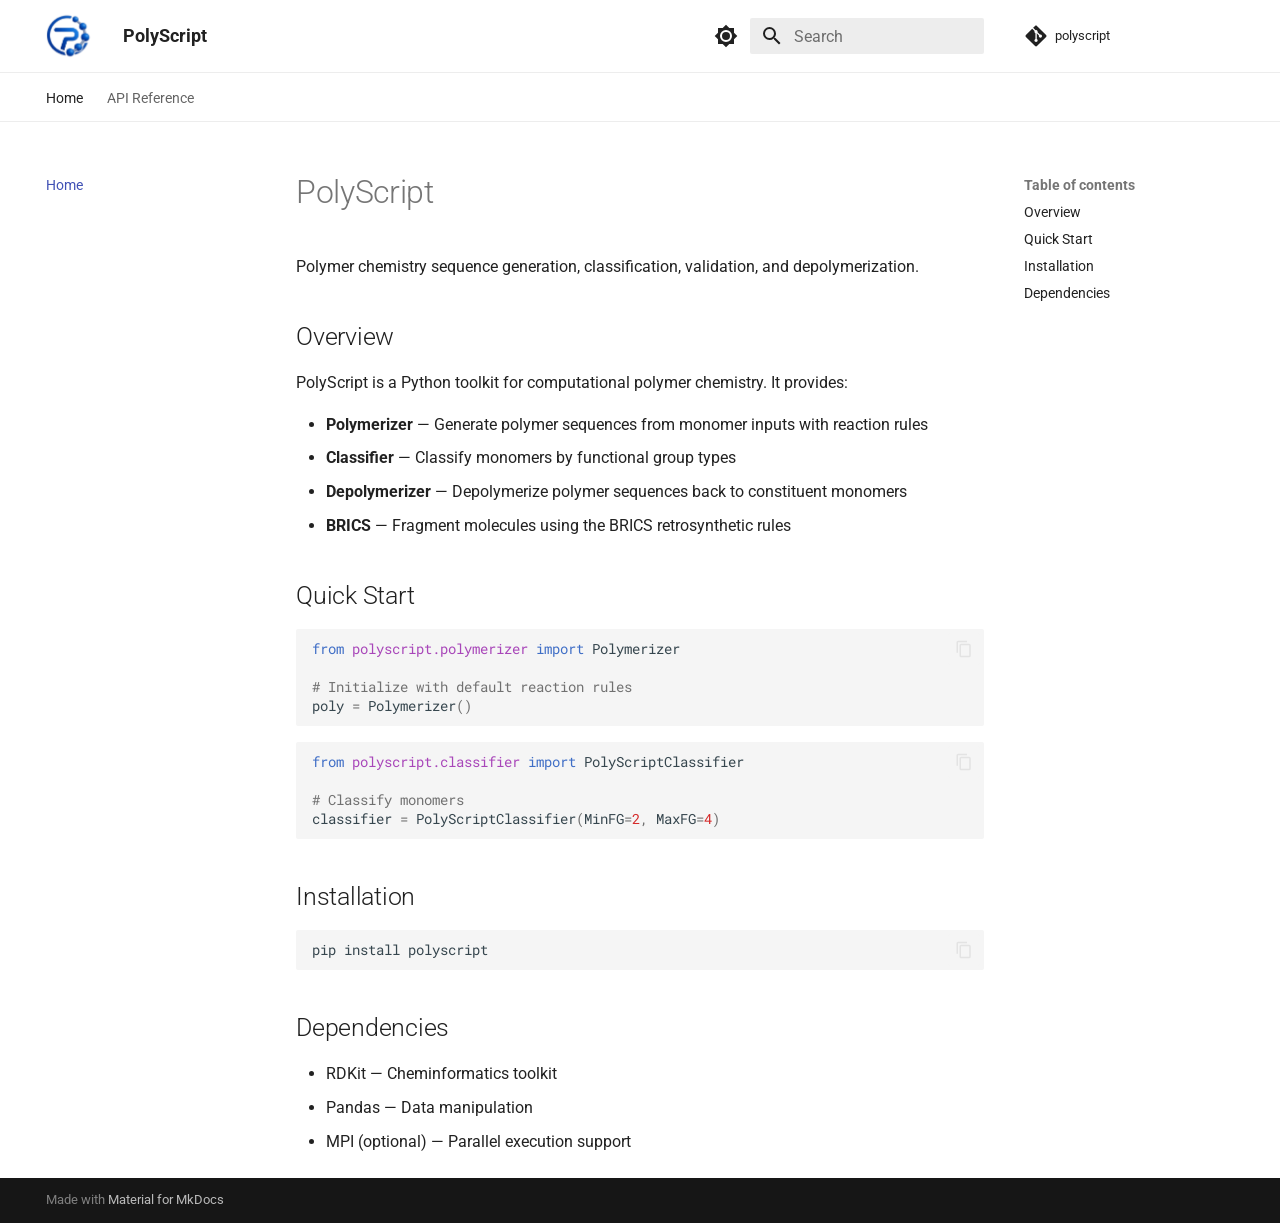
==== index.html @ 20aeb59d "Deployed be1f1ae with MkDocs version: 1.6.1" ====
<!doctype html>
<html lang="en" class="no-js">
  <head>
    
      <meta charset="utf-8">
      <meta name="viewport" content="width=device-width,initial-scale=1">
      
        <meta name="description" content="An optimized virtual polymerization framework that utilizes a custom polymer representation to induce better programmability for the chain formation.">
      
      
        <meta name="author" content="PolyScript Contributors">
      
      
      
      
        <link rel="next" href="api/polymerizer/">
      
      
        
      
      
      <link rel="icon" href="assets/logo.png">
      <meta name="generator" content="mkdocs-1.6.1, mkdocs-material-9.7.7">
    
    
      
        <title>PolyScript</title>
      
    
    
      <link rel="stylesheet" href="assets/stylesheets/main.ec1eaa64.min.css">
      
        
        <link rel="stylesheet" href="assets/stylesheets/palette.ab4e12ef.min.css">
      
      


    
    
      
    
    
      
        
        
        <link rel="preconnect" href="https://fonts.gstatic.com" crossorigin>
        <link rel="stylesheet" href="https://fonts.googleapis.com/css?family=Roboto:300,300i,400,400i,700,700i%7CRoboto+Mono:400,400i,700,700i&display=fallback">
        <style>:root{--md-text-font:"Roboto";--md-code-font:"Roboto Mono"}</style>
      
    
    
      <link rel="stylesheet" href="assets/_mkdocstrings.css">
    
      <link rel="stylesheet" href="stylesheets/extra.css">
    
    <script>__md_scope=new URL(".",location),__md_hash=e=>[...e].reduce(((e,_)=>(e<<5)-e+_.charCodeAt(0)),0),__md_get=(e,_=localStorage,t=__md_scope)=>JSON.parse(_.getItem(t.pathname+"."+e)),__md_set=(e,_,t=localStorage,a=__md_scope)=>{try{t.setItem(a.pathname+"."+e,JSON.stringify(_))}catch(e){}}</script>
    
      

    
    
  </head>
  
  
    
    
      
    
    
    
    
    <body dir="ltr" data-md-color-scheme="default" data-md-color-primary="white" data-md-color-accent="indigo">
  
    
    <input class="md-toggle" data-md-toggle="drawer" type="checkbox" id="__drawer" autocomplete="off">
    <input class="md-toggle" data-md-toggle="search" type="checkbox" id="__search" autocomplete="off">
    <label class="md-overlay" for="__drawer"></label>
    <div data-md-component="skip">
      
        
        <a href="#polyscript" class="md-skip">
          Skip to content
        </a>
      
    </div>
    <div data-md-component="announce">
      
    </div>
    
    
      

<header class="md-header" data-md-component="header">
  <nav class="md-header__inner md-grid" aria-label="Header">
    <a href="." title="PolyScript" class="md-header__button md-logo" aria-label="PolyScript" data-md-component="logo">
      
  <img src="assets/logo.png" alt="logo">

    </a>
    <label class="md-header__button md-icon" for="__drawer">
      
      <svg xmlns="http://www.w3.org/2000/svg" viewBox="0 0 24 24"><path d="M3 6h18v2H3zm0 5h18v2H3zm0 5h18v2H3z"/></svg>
    </label>
    <div class="md-header__title" data-md-component="header-title">
      <div class="md-header__ellipsis">
        <div class="md-header__topic">
          <span class="md-ellipsis">
            PolyScript
          </span>
        </div>
        <div class="md-header__topic" data-md-component="header-topic">
          <span class="md-ellipsis">
            
              Home
            
          </span>
        </div>
      </div>
    </div>
    
      
        <form class="md-header__option" data-md-component="palette">
  
    
    
    
    <input class="md-option" data-md-color-media="" data-md-color-scheme="default" data-md-color-primary="white" data-md-color-accent="indigo"  aria-label="Switch to dark mode"  type="radio" name="__palette" id="__palette_0">
    
      <label class="md-header__button md-icon" title="Switch to dark mode" for="__palette_1" hidden>
        <svg xmlns="http://www.w3.org/2000/svg" viewBox="0 0 24 24"><path d="M12 8a4 4 0 0 0-4 4 4 4 0 0 0 4 4 4 4 0 0 0 4-4 4 4 0 0 0-4-4m0 10a6 6 0 0 1-6-6 6 6 0 0 1 6-6 6 6 0 0 1 6 6 6 6 0 0 1-6 6m8-9.31V4h-4.69L12 .69 8.69 4H4v4.69L.69 12 4 15.31V20h4.69L12 23.31 15.31 20H20v-4.69L23.31 12z"/></svg>
      </label>
    
  
    
    
    
    <input class="md-option" data-md-color-media="" data-md-color-scheme="slate" data-md-color-primary="black" data-md-color-accent="indigo"  aria-label="Switch to light mode"  type="radio" name="__palette" id="__palette_1">
    
      <label class="md-header__button md-icon" title="Switch to light mode" for="__palette_0" hidden>
        <svg xmlns="http://www.w3.org/2000/svg" viewBox="0 0 24 24"><path d="M12 18c-.89 0-1.74-.2-2.5-.55C11.56 16.5 13 14.42 13 12s-1.44-4.5-3.5-5.45C10.26 6.2 11.11 6 12 6a6 6 0 0 1 6 6 6 6 0 0 1-6 6m8-9.31V4h-4.69L12 .69 8.69 4H4v4.69L.69 12 4 15.31V20h4.69L12 23.31 15.31 20H20v-4.69L23.31 12z"/></svg>
      </label>
    
  
</form>
      
    
    
      <script>var palette=__md_get("__palette");if(palette&&palette.color){if("(prefers-color-scheme)"===palette.color.media){var media=matchMedia("(prefers-color-scheme: light)"),input=document.querySelector(media.matches?"[data-md-color-media='(prefers-color-scheme: light)']":"[data-md-color-media='(prefers-color-scheme: dark)']");palette.color.media=input.getAttribute("data-md-color-media"),palette.color.scheme=input.getAttribute("data-md-color-scheme"),palette.color.primary=input.getAttribute("data-md-color-primary"),palette.color.accent=input.getAttribute("data-md-color-accent")}for(var[key,value]of Object.entries(palette.color))document.body.setAttribute("data-md-color-"+key,value)}</script>
    
    
    
      
      
        <label class="md-header__button md-icon" for="__search">
          
          <svg xmlns="http://www.w3.org/2000/svg" viewBox="0 0 24 24"><path d="M9.5 3A6.5 6.5 0 0 1 16 9.5c0 1.61-.59 3.09-1.56 4.23l.27.27h.79l5 5-1.5 1.5-5-5v-.79l-.27-.27A6.52 6.52 0 0 1 9.5 16 6.5 6.5 0 0 1 3 9.5 6.5 6.5 0 0 1 9.5 3m0 2C7 5 5 7 5 9.5S7 14 9.5 14 14 12 14 9.5 12 5 9.5 5"/></svg>
        </label>
        <div class="md-search" data-md-component="search" role="dialog">
  <label class="md-search__overlay" for="__search"></label>
  <div class="md-search__inner" role="search">
    <form class="md-search__form" name="search">
      <input type="text" class="md-search__input" name="query" aria-label="Search" placeholder="Search" autocapitalize="off" autocorrect="off" autocomplete="off" spellcheck="false" data-md-component="search-query" required>
      <label class="md-search__icon md-icon" for="__search">
        
        <svg xmlns="http://www.w3.org/2000/svg" viewBox="0 0 24 24"><path d="M9.5 3A6.5 6.5 0 0 1 16 9.5c0 1.61-.59 3.09-1.56 4.23l.27.27h.79l5 5-1.5 1.5-5-5v-.79l-.27-.27A6.52 6.52 0 0 1 9.5 16 6.5 6.5 0 0 1 3 9.5 6.5 6.5 0 0 1 9.5 3m0 2C7 5 5 7 5 9.5S7 14 9.5 14 14 12 14 9.5 12 5 9.5 5"/></svg>
        
        <svg xmlns="http://www.w3.org/2000/svg" viewBox="0 0 24 24"><path d="M20 11v2H8l5.5 5.5-1.42 1.42L4.16 12l7.92-7.92L13.5 5.5 8 11z"/></svg>
      </label>
      <nav class="md-search__options" aria-label="Search">
        
        <button type="reset" class="md-search__icon md-icon" title="Clear" aria-label="Clear" tabindex="-1">
          
          <svg xmlns="http://www.w3.org/2000/svg" viewBox="0 0 24 24"><path d="M19 6.41 17.59 5 12 10.59 6.41 5 5 6.41 10.59 12 5 17.59 6.41 19 12 13.41 17.59 19 19 17.59 13.41 12z"/></svg>
        </button>
      </nav>
      
        <div class="md-search__suggest" data-md-component="search-suggest"></div>
      
    </form>
    <div class="md-search__output">
      <div class="md-search__scrollwrap" tabindex="0" data-md-scrollfix>
        <div class="md-search-result" data-md-component="search-result">
          <div class="md-search-result__meta">
            Initializing search
          </div>
          <ol class="md-search-result__list" role="presentation"></ol>
        </div>
      </div>
    </div>
  </div>
</div>
      
    
    
      <div class="md-header__source">
        <a href="https://github.com/user/polyscript" title="Go to repository" class="md-source" data-md-component="source">
  <div class="md-source__icon md-icon">
    
    <svg xmlns="http://www.w3.org/2000/svg" viewBox="0 0 448 512"><!--! Font Awesome Free 7.1.0 by @fontawesome - https://fontawesome.com License - https://fontawesome.com/license/free (Icons: CC BY 4.0, Fonts: SIL OFL 1.1, Code: MIT License) Copyright 2025 Fonticons, Inc.--><path d="M439.6 236.1 244 40.5c-5.4-5.5-12.8-8.5-20.4-8.5s-15 3-20.4 8.4L162.5 81l51.5 51.5c27.1-9.1 52.7 16.8 43.4 43.7l49.7 49.7c34.2-11.8 61.2 31 35.5 56.7-26.5 26.5-70.2-2.9-56-37.3L240.3 199v121.9c25.3 12.5 22.3 41.8 9.1 55-6.4 6.4-15.2 10.1-24.3 10.1s-17.8-3.6-24.3-10.1c-17.6-17.6-11.1-46.9 11.2-56v-123c-20.8-8.5-24.6-30.7-18.6-45L142.6 101 8.5 235.1C3 240.6 0 247.9 0 255.5s3 15 8.5 20.4l195.6 195.7c5.4 5.4 12.7 8.4 20.4 8.4s15-3 20.4-8.4l194.7-194.7c5.4-5.4 8.4-12.8 8.4-20.4s-3-15-8.4-20.4"/></svg>
  </div>
  <div class="md-source__repository">
    polyscript
  </div>
</a>
      </div>
    
  </nav>
  
</header>
    
    <div class="md-container" data-md-component="container">
      
      
        
          
            
<nav class="md-tabs" aria-label="Tabs" data-md-component="tabs">
  <div class="md-grid">
    <ul class="md-tabs__list">
      
        
  
  
  
    
  
  
    <li class="md-tabs__item md-tabs__item--active">
      <a href="." class="md-tabs__link">
        
  
  
    
  
  Home

      </a>
    </li>
  

      
        
  
  
  
  
    
    
      <li class="md-tabs__item">
        <a href="api/polymerizer/" class="md-tabs__link">
          
  
  
    
  
  API Reference

        </a>
      </li>
    
  

      
    </ul>
  </div>
</nav>
          
        
      
      <main class="md-main" data-md-component="main">
        <div class="md-main__inner md-grid">
          
            
              
              <div class="md-sidebar md-sidebar--primary" data-md-component="sidebar" data-md-type="navigation" >
                <div class="md-sidebar__scrollwrap">
                  <div class="md-sidebar__inner">
                    


  


<nav class="md-nav md-nav--primary md-nav--lifted" aria-label="Navigation" data-md-level="0">
  <label class="md-nav__title" for="__drawer">
    <a href="." title="PolyScript" class="md-nav__button md-logo" aria-label="PolyScript" data-md-component="logo">
      
  <img src="assets/logo.png" alt="logo">

    </a>
    PolyScript
  </label>
  
    <div class="md-nav__source">
      <a href="https://github.com/user/polyscript" title="Go to repository" class="md-source" data-md-component="source">
  <div class="md-source__icon md-icon">
    
    <svg xmlns="http://www.w3.org/2000/svg" viewBox="0 0 448 512"><!--! Font Awesome Free 7.1.0 by @fontawesome - https://fontawesome.com License - https://fontawesome.com/license/free (Icons: CC BY 4.0, Fonts: SIL OFL 1.1, Code: MIT License) Copyright 2025 Fonticons, Inc.--><path d="M439.6 236.1 244 40.5c-5.4-5.5-12.8-8.5-20.4-8.5s-15 3-20.4 8.4L162.5 81l51.5 51.5c27.1-9.1 52.7 16.8 43.4 43.7l49.7 49.7c34.2-11.8 61.2 31 35.5 56.7-26.5 26.5-70.2-2.9-56-37.3L240.3 199v121.9c25.3 12.5 22.3 41.8 9.1 55-6.4 6.4-15.2 10.1-24.3 10.1s-17.8-3.6-24.3-10.1c-17.6-17.6-11.1-46.9 11.2-56v-123c-20.8-8.5-24.6-30.7-18.6-45L142.6 101 8.5 235.1C3 240.6 0 247.9 0 255.5s3 15 8.5 20.4l195.6 195.7c5.4 5.4 12.7 8.4 20.4 8.4s15-3 20.4-8.4l194.7-194.7c5.4-5.4 8.4-12.8 8.4-20.4s-3-15-8.4-20.4"/></svg>
  </div>
  <div class="md-source__repository">
    polyscript
  </div>
</a>
    </div>
  
  <ul class="md-nav__list" data-md-scrollfix>
    
      
      
  
  
    
  
  
  
    <li class="md-nav__item md-nav__item--active">
      
      <input class="md-nav__toggle md-toggle" type="checkbox" id="__toc">
      
      
        
      
      
        <label class="md-nav__link md-nav__link--active" for="__toc">
          
  
  
  <span class="md-ellipsis">
    
  
    Home
  

    
  </span>
  
  

          <span class="md-nav__icon md-icon"></span>
        </label>
      
      <a href="." class="md-nav__link md-nav__link--active">
        
  
  
  <span class="md-ellipsis">
    
  
    Home
  

    
  </span>
  
  

      </a>
      
        

<nav class="md-nav md-nav--secondary" aria-label="Table of contents">
  
  
  
    
  
  
    <label class="md-nav__title" for="__toc">
      <span class="md-nav__icon md-icon"></span>
      Table of contents
    </label>
    <ul class="md-nav__list" data-md-component="toc" data-md-scrollfix>
      
        <li class="md-nav__item">
  <a href="#overview" class="md-nav__link">
    <span class="md-ellipsis">
      
        Overview
      
    </span>
  </a>
  
</li>
      
        <li class="md-nav__item">
  <a href="#quick-start" class="md-nav__link">
    <span class="md-ellipsis">
      
        Quick Start
      
    </span>
  </a>
  
</li>
      
        <li class="md-nav__item">
  <a href="#installation" class="md-nav__link">
    <span class="md-ellipsis">
      
        Installation
      
    </span>
  </a>
  
</li>
      
        <li class="md-nav__item">
  <a href="#dependencies" class="md-nav__link">
    <span class="md-ellipsis">
      
        Dependencies
      
    </span>
  </a>
  
</li>
      
    </ul>
  
</nav>
      
    </li>
  

    
      
      
  
  
  
  
    
    
      
        
      
        
      
        
      
        
      
        
      
    
    
    
      
      
        
      
    
    
    <li class="md-nav__item md-nav__item--nested">
      
        
        
          
        
        <input class="md-nav__toggle md-toggle md-toggle--indeterminate" type="checkbox" id="__nav_2" >
        
          
          <label class="md-nav__link" for="__nav_2" id="__nav_2_label" tabindex="0">
            
  
  
  <span class="md-ellipsis">
    
  
    API Reference
  

    
  </span>
  
  

            <span class="md-nav__icon md-icon"></span>
          </label>
        
        <nav class="md-nav" data-md-level="1" aria-labelledby="__nav_2_label" aria-expanded="false">
          <label class="md-nav__title" for="__nav_2">
            <span class="md-nav__icon md-icon"></span>
            
  
    API Reference
  

          </label>
          <ul class="md-nav__list" data-md-scrollfix>
            
              
                
  
  
  
  
    <li class="md-nav__item">
      <a href="api/polymerizer/" class="md-nav__link">
        
  
  
  <span class="md-ellipsis">
    
  
    polymerizer
  

    
  </span>
  
  

      </a>
    </li>
  

              
            
              
                
  
  
  
  
    <li class="md-nav__item">
      <a href="api/classifier/" class="md-nav__link">
        
  
  
  <span class="md-ellipsis">
    
  
    classifier
  

    
  </span>
  
  

      </a>
    </li>
  

              
            
              
                
  
  
  
  
    <li class="md-nav__item">
      <a href="api/depolymerizer/" class="md-nav__link">
        
  
  
  <span class="md-ellipsis">
    
  
    depolymerizer
  

    
  </span>
  
  

      </a>
    </li>
  

              
            
              
                
  
  
  
  
    <li class="md-nav__item">
      <a href="api/brics/" class="md-nav__link">
        
  
  
  <span class="md-ellipsis">
    
  
    brics
  

    
  </span>
  
  

      </a>
    </li>
  

              
            
              
                
  
  
  
  
    <li class="md-nav__item">
      <a href="api/utils/" class="md-nav__link">
        
  
  
  <span class="md-ellipsis">
    
  
    utils
  

    
  </span>
  
  

      </a>
    </li>
  

              
            
          </ul>
        </nav>
      
    </li>
  

    
  </ul>
</nav>
                  </div>
                </div>
              </div>
            
            
              
              <div class="md-sidebar md-sidebar--secondary" data-md-component="sidebar" data-md-type="toc" >
                <div class="md-sidebar__scrollwrap">
                  <div class="md-sidebar__inner">
                    

<nav class="md-nav md-nav--secondary" aria-label="Table of contents">
  
  
  
    
  
  
    <label class="md-nav__title" for="__toc">
      <span class="md-nav__icon md-icon"></span>
      Table of contents
    </label>
    <ul class="md-nav__list" data-md-component="toc" data-md-scrollfix>
      
        <li class="md-nav__item">
  <a href="#overview" class="md-nav__link">
    <span class="md-ellipsis">
      
        Overview
      
    </span>
  </a>
  
</li>
      
        <li class="md-nav__item">
  <a href="#quick-start" class="md-nav__link">
    <span class="md-ellipsis">
      
        Quick Start
      
    </span>
  </a>
  
</li>
      
        <li class="md-nav__item">
  <a href="#installation" class="md-nav__link">
    <span class="md-ellipsis">
      
        Installation
      
    </span>
  </a>
  
</li>
      
        <li class="md-nav__item">
  <a href="#dependencies" class="md-nav__link">
    <span class="md-ellipsis">
      
        Dependencies
      
    </span>
  </a>
  
</li>
      
    </ul>
  
</nav>
                  </div>
                </div>
              </div>
            
          
          
            <div class="md-content" data-md-component="content">
              
              <article class="md-content__inner md-typeset">
                
                  


  
  


<h1 id="polyscript">PolyScript</h1>
<p>Polymer chemistry sequence generation, classification, validation, and depolymerization.</p>
<h2 id="overview">Overview</h2>
<p>PolyScript is a Python toolkit for computational polymer chemistry. It provides:</p>
<ul>
<li><strong>Polymerizer</strong> — Generate polymer sequences from monomer inputs with reaction rules</li>
<li><strong>Classifier</strong> — Classify monomers by functional group types</li>
<li><strong>Depolymerizer</strong> — Depolymerize polymer sequences back to constituent monomers</li>
<li><strong>BRICS</strong> — Fragment molecules using the BRICS retrosynthetic rules</li>
</ul>
<h2 id="quick-start">Quick Start</h2>
<div class="highlight"><pre><span></span><code><a id="__codelineno-0-1" name="__codelineno-0-1" href="#__codelineno-0-1"></a><span class="kn">from</span><span class="w"> </span><span class="nn">polyscript.polymerizer</span><span class="w"> </span><span class="kn">import</span> <span class="n">Polymerizer</span>
<a id="__codelineno-0-2" name="__codelineno-0-2" href="#__codelineno-0-2"></a>
<a id="__codelineno-0-3" name="__codelineno-0-3" href="#__codelineno-0-3"></a><span class="c1"># Initialize with default reaction rules</span>
<a id="__codelineno-0-4" name="__codelineno-0-4" href="#__codelineno-0-4"></a><span class="n">poly</span> <span class="o">=</span> <span class="n">Polymerizer</span><span class="p">()</span>
</code></pre></div>
<div class="highlight"><pre><span></span><code><a id="__codelineno-1-1" name="__codelineno-1-1" href="#__codelineno-1-1"></a><span class="kn">from</span><span class="w"> </span><span class="nn">polyscript.classifier</span><span class="w"> </span><span class="kn">import</span> <span class="n">PolyScriptClassifier</span>
<a id="__codelineno-1-2" name="__codelineno-1-2" href="#__codelineno-1-2"></a>
<a id="__codelineno-1-3" name="__codelineno-1-3" href="#__codelineno-1-3"></a><span class="c1"># Classify monomers</span>
<a id="__codelineno-1-4" name="__codelineno-1-4" href="#__codelineno-1-4"></a><span class="n">classifier</span> <span class="o">=</span> <span class="n">PolyScriptClassifier</span><span class="p">(</span><span class="n">MinFG</span><span class="o">=</span><span class="mi">2</span><span class="p">,</span> <span class="n">MaxFG</span><span class="o">=</span><span class="mi">4</span><span class="p">)</span>
</code></pre></div>
<h2 id="installation">Installation</h2>
<div class="highlight"><pre><span></span><code><a id="__codelineno-2-1" name="__codelineno-2-1" href="#__codelineno-2-1"></a>pip<span class="w"> </span>install<span class="w"> </span>polyscript
</code></pre></div>
<h2 id="dependencies">Dependencies</h2>
<ul>
<li>RDKit — Cheminformatics toolkit</li>
<li>Pandas — Data manipulation</li>
<li>MPI (optional) — Parallel execution support</li>
</ul>












                
              </article>
            </div>
          
          
<script>var target=document.getElementById(location.hash.slice(1));target&&target.name&&(target.checked=target.name.startsWith("__tabbed_"))</script>
        </div>
        
      </main>
      
        <footer class="md-footer">
  
  <div class="md-footer-meta md-typeset">
    <div class="md-footer-meta__inner md-grid">
      <div class="md-copyright">
  
  
    Made with
    <a href="https://squidfunk.github.io/mkdocs-material/" target="_blank" rel="noopener">
      Material for MkDocs
    </a>
  
</div>
      
    </div>
  </div>
</footer>
      
    </div>
    <div class="md-dialog" data-md-component="dialog">
      <div class="md-dialog__inner md-typeset"></div>
    </div>
    
    
    
      
      
      <script id="__config" type="application/json">{"annotate": null, "base": ".", "features": ["navigation.instant", "navigation.tracking", "navigation.tabs", "navigation.sections", "navigation.expand", "navigation.indexes", "toc.follow", "search.suggest", "search.highlight", "content.code.copy", "content.code.annotate"], "search": "assets/javascripts/workers/search.2c215733.min.js", "tags": null, "translations": {"clipboard.copied": "Copied to clipboard", "clipboard.copy": "Copy to clipboard", "search.result.more.one": "1 more on this page", "search.result.more.other": "# more on this page", "search.result.none": "No matching documents", "search.result.one": "1 matching document", "search.result.other": "# matching documents", "search.result.placeholder": "Type to start searching", "search.result.term.missing": "Missing", "select.version": "Select version"}, "version": null}</script>
    
    
      <script src="assets/javascripts/bundle.d7400e89.min.js"></script>
      
    
  </body>
</html>
---- assets/stylesheets/main.ec1eaa64.min.css ----
@charset "UTF-8";html{-webkit-text-size-adjust:none;-moz-text-size-adjust:none;text-size-adjust:none;box-sizing:border-box}*,:after,:before{box-sizing:inherit}@media (prefers-reduced-motion){*,:after,:before{transition:none!important}}body{margin:0}a,button,input,label{-webkit-tap-highlight-color:transparent}a{color:inherit;text-decoration:none}hr{border:0;box-sizing:initial;display:block;height:.05rem;overflow:visible;padding:0}small{font-size:80%}sub,sup{line-height:1em}img{border-style:none}table{border-collapse:initial;border-spacing:0}td,th{font-weight:400;vertical-align:top}button{background:#0000;border:0;font-family:inherit;font-size:inherit;margin:0;padding:0}input{border:0;outline:none}:root{--md-primary-fg-color:#4051b5;--md-primary-fg-color--light:#5d6cc0;--md-primary-fg-color--dark:#303fa1;--md-primary-bg-color:#fff;--md-primary-bg-color--light:#ffffffb3;--md-accent-fg-color:#526cfe;--md-accent-fg-color--transparent:#526cfe1a;--md-accent-bg-color:#fff;--md-accent-bg-color--light:#ffffffb3}[data-md-color-scheme=default]{color-scheme:light}[data-md-color-scheme=default] img[src$="#gh-dark-mode-only"],[data-md-color-scheme=default] img[src$="#only-dark"]{display:none}:root,[data-md-color-scheme=default]{--md-hue:225deg;--md-default-fg-color:#000000de;--md-default-fg-color--light:#0000008a;--md-default-fg-color--lighter:#00000052;--md-default-fg-color--lightest:#00000012;--md-default-bg-color:#fff;--md-default-bg-color--light:#ffffffb3;--md-default-bg-color--lighter:#ffffff4d;--md-default-bg-color--lightest:#ffffff1f;--md-code-fg-color:#36464e;--md-code-bg-color:#f5f5f5;--md-code-bg-color--light:#f5f5f5b3;--md-code-bg-color--lighter:#f5f5f54d;--md-code-hl-color:#4287ff;--md-code-hl-color--light:#4287ff1a;--md-code-hl-number-color:#d52a2a;--md-code-hl-special-color:#db1457;--md-code-hl-function-color:#a846b9;--md-code-hl-constant-color:#6e59d9;--md-code-hl-keyword-color:#3f6ec6;--md-code-hl-string-color:#1c7d4d;--md-code-hl-name-color:var(--md-code-fg-color);--md-code-hl-operator-color:var(--md-default-fg-color--light);--md-code-hl-punctuation-color:var(--md-default-fg-color--light);--md-code-hl-comment-color:var(--md-default-fg-color--light);--md-code-hl-generic-color:var(--md-default-fg-color--light);--md-code-hl-variable-color:var(--md-default-fg-color--light);--md-typeset-color:var(--md-default-fg-color);--md-typeset-a-color:var(--md-primary-fg-color);--md-typeset-del-color:#f5503d26;--md-typeset-ins-color:#0bd57026;--md-typeset-kbd-color:#fafafa;--md-typeset-kbd-accent-color:#fff;--md-typeset-kbd-border-color:#b8b8b8;--md-typeset-mark-color:#ffff0080;--md-typeset-table-color:#0000001f;--md-typeset-table-color--light:rgba(0,0,0,.035);--md-admonition-fg-color:var(--md-default-fg-color);--md-admonition-bg-color:var(--md-default-bg-color);--md-warning-fg-color:#000000de;--md-warning-bg-color:#ff9;--md-footer-fg-color:#fff;--md-footer-fg-color--light:#ffffffb3;--md-footer-fg-color--lighter:#ffffff73;--md-footer-bg-color:#000000de;--md-footer-bg-color--dark:#00000052;--md-shadow-z1:0 0.2rem 0.5rem #0000000d,0 0 0.05rem #0000001a;--md-shadow-z2:0 0.2rem 0.5rem #0000001a,0 0 0.05rem #00000040;--md-shadow-z3:0 0.2rem 0.5rem #0003,0 0 0.05rem #00000059}.md-icon svg{fill:currentcolor;display:block;height:1.2rem;width:1.2rem}body{-webkit-font-smoothing:antialiased;-moz-osx-font-smoothing:grayscale;--md-text-font-family:var(--md-text-font,_),-apple-system,BlinkMacSystemFont,Helvetica,Arial,sans-serif;--md-code-font-family:var(--md-code-font,_),SFMono-Regular,Consolas,Menlo,monospace}aside,body,input{font-feature-settings:"kern","liga";color:var(--md-typeset-color);font-family:var(--md-text-font-family)}code,kbd,pre{font-feature-settings:"kern";font-family:var(--md-code-font-family)}:root{--md-typeset-table-sort-icon:url('data:image/svg+xml;charset=utf-8,<svg xmlns="http://www.w3.org/2000/svg" viewBox="0 0 24 24"><path d="m18 21-4-4h3V7h-3l4-4 4 4h-3v10h3M2 19v-2h10v2M2 13v-2h7v2M2 7V5h4v2z"/></svg>');--md-typeset-table-sort-icon--asc:url('data:image/svg+xml;charset=utf-8,<svg xmlns="http://www.w3.org/2000/svg" viewBox="0 0 24 24"><path d="M19 17h3l-4 4-4-4h3V3h2M2 17h10v2H2M6 5v2H2V5m0 6h7v2H2z"/></svg>');--md-typeset-table-sort-icon--desc:url('data:image/svg+xml;charset=utf-8,<svg xmlns="http://www.w3.org/2000/svg" viewBox="0 0 24 24"><path d="M19 7h3l-4-4-4 4h3v14h2M2 17h10v2H2M6 5v2H2V5m0 6h7v2H2z"/></svg>')}.md-typeset{-webkit-print-color-adjust:exact;color-adjust:exact;font-size:.8rem;line-height:1.6;overflow-wrap:break-word}@media print{.md-typeset{font-size:.68rem}}.md-typeset blockquote,.md-typeset dl,.md-typeset figure,.md-typeset ol,.md-typeset pre,.md-typeset ul{margin-bottom:1em;margin-top:1em}.md-typeset h1{color:var(--md-default-fg-color--light);font-size:2em;line-height:1.3;margin:0 0 1.25em}.md-typeset h1,.md-typeset h2{font-weight:300;letter-spacing:-.01em}.md-typeset h2{font-size:1.5625em;line-height:1.4;margin:1.6em 0 .64em}.md-typeset h3{font-size:1.25em;font-weight:400;letter-spacing:-.01em;line-height:1.5;margin:1.6em 0 .8em}.md-typeset h2+h3{margin-top:.8em}.md-typeset h4{font-weight:700;letter-spacing:-.01em;margin:1em 0}.md-typeset h5,.md-typeset h6{color:var(--md-default-fg-color--light);font-size:.8em;font-weight:700;letter-spacing:-.01em;margin:1.25em 0}.md-typeset h5{text-transform:uppercase}.md-typeset h5 code{text-transform:none}.md-typeset hr{border-bottom:.05rem solid var(--md-default-fg-color--lightest);display:flow-root;margin:1.5em 0}.md-typeset a{color:var(--md-typeset-a-color);word-break:break-word}.md-typeset a,.md-typeset a:before{transition:color 125ms}.md-typeset a:focus,.md-typeset a:hover{color:var(--md-accent-fg-color)}.md-typeset a:focus code,.md-typeset a:hover code{background-color:var(--md-accent-fg-color--transparent);color:var(--md-accent-fg-color)}.md-typeset a code{color:var(--md-typeset-a-color)}.md-typeset a.focus-visible{outline-color:var(--md-accent-fg-color);outline-offset:.2rem}.md-typeset code,.md-typeset kbd,.md-typeset pre{color:var(--md-code-fg-color);direction:ltr;font-variant-ligatures:none;transition:background-color 125ms}@media print{.md-typeset code,.md-typeset kbd,.md-typeset pre{white-space:pre-wrap}}.md-typeset code{background-color:var(--md-code-bg-color);border-radius:.1rem;-webkit-box-decoration-break:clone;box-decoration-break:clone;font-size:.85em;padding:0 .2941176471em;transition:color 125ms,background-color 125ms;word-break:break-word}.md-typeset code:not(.focus-visible){-webkit-tap-highlight-color:transparent;outline:none}.md-typeset pre{display:flow-root;line-height:1.4;position:relative}.md-typeset pre>code{-webkit-box-decoration-break:slice;box-decoration-break:slice;box-shadow:none;display:block;margin:0;outline-color:var(--md-accent-fg-color);overflow:auto;padding:.7720588235em 1.1764705882em;scrollbar-color:var(--md-default-fg-color--lighter) #0000;scrollbar-width:thin;touch-action:auto;word-break:normal}.md-typeset pre>code:hover{scrollbar-color:var(--md-accent-fg-color) #0000}.md-typeset pre>code::-webkit-scrollbar{height:.2rem;width:.2rem}.md-typeset pre>code::-webkit-scrollbar-thumb{background-color:var(--md-default-fg-color--lighter)}.md-typeset pre>code::-webkit-scrollbar-thumb:hover{background-color:var(--md-accent-fg-color)}.md-typeset kbd{background-color:var(--md-typeset-kbd-color);border-radius:.1rem;box-shadow:0 .1rem 0 .05rem var(--md-typeset-kbd-border-color),0 .1rem 0 var(--md-typeset-kbd-border-color),0 -.1rem .2rem var(--md-typeset-kbd-accent-color) inset;color:var(--md-default-fg-color);display:inline-block;font-size:.75em;padding:0 .6666666667em;vertical-align:text-top;word-break:break-word}.md-typeset mark{background-color:var(--md-typeset-mark-color);-webkit-box-decoration-break:clone;box-decoration-break:clone;color:inherit;word-break:break-word}.md-typeset abbr{cursor:help;text-decoration:none}.md-typeset [data-preview],.md-typeset abbr{border-bottom:.05rem dotted var(--md-default-fg-color--light)}.md-typeset small{opacity:.75}[dir=ltr] .md-typeset sub,[dir=ltr] .md-typeset sup{margin-left:.078125em}[dir=rtl] .md-typeset sub,[dir=rtl] .md-typeset sup{margin-right:.078125em}[dir=ltr] .md-typeset blockquote{padding-left:.6rem}[dir=rtl] .md-typeset blockquote{padding-right:.6rem}[dir=ltr] .md-typeset blockquote{border-left:.2rem solid var(--md-default-fg-color--lighter)}[dir=rtl] .md-typeset blockquote{border-right:.2rem solid var(--md-default-fg-color--lighter)}.md-typeset blockquote{color:var(--md-default-fg-color--light);margin-left:0;margin-right:0}.md-typeset ul{list-style-type:disc}.md-typeset ul[type]{list-style-type:revert-layer}[dir=ltr] .md-typeset ol,[dir=ltr] .md-typeset ul{margin-left:.625em}[dir=rtl] .md-typeset ol,[dir=rtl] .md-typeset ul{margin-right:.625em}.md-typeset ol,.md-typeset ul{padding:0}.md-typeset ol:not([hidden]),.md-typeset ul:not([hidden]){display:flow-root}.md-typeset ol ol,.md-typeset ul ol{list-style-type:lower-alpha}.md-typeset ol ol ol,.md-typeset ul ol ol{list-style-type:lower-roman}.md-typeset ol ol ol ol,.md-typeset ul ol ol ol{list-style-type:upper-alpha}.md-typeset ol ol ol ol ol,.md-typeset ul ol ol ol ol{list-style-type:upper-roman}.md-typeset ol[type],.md-typeset ul[type]{list-style-type:revert-layer}[dir=ltr] .md-typeset ol li,[dir=ltr] .md-typeset ul li{margin-left:1.25em}[dir=rtl] .md-typeset ol li,[dir=rtl] .md-typeset ul li{margin-right:1.25em}.md-typeset ol li,.md-typeset ul li{margin-bottom:.5em}.md-typeset ol li blockquote,.md-typeset ol li p,.md-typeset ul li blockquote,.md-typeset ul li p{margin:.5em 0}.md-typeset ol li:last-child,.md-typeset ul li:last-child{margin-bottom:0}[dir=ltr] .md-typeset ol li ol,[dir=ltr] .md-typeset ol li ul,[dir=ltr] .md-typeset ul li ol,[dir=ltr] .md-typeset ul li ul{margin-left:.625em}[dir=rtl] .md-typeset ol li ol,[dir=rtl] .md-typeset ol li ul,[dir=rtl] .md-typeset ul li ol,[dir=rtl] .md-typeset ul li ul{margin-right:.625em}.md-typeset ol li ol,.md-typeset ol li ul,.md-typeset ul li ol,.md-typeset ul li ul{margin-bottom:.5em;margin-top:.5em}[dir=ltr] .md-typeset dd{margin-left:1.875em}[dir=rtl] .md-typeset dd{margin-right:1.875em}.md-typeset dd{margin-bottom:1.5em;margin-top:1em}.md-typeset img,.md-typeset svg,.md-typeset video{height:auto;max-width:100%}.md-typeset img[align=left]{margin:1em 1em 1em 0}.md-typeset img[align=right]{margin:1em 0 1em 1em}.md-typeset img[align]:only-child{margin-top:0}.md-typeset figure{display:flow-root;margin:1em auto;max-width:100%;text-align:center;width:fit-content}.md-typeset figure img{display:block;margin:0 auto}.md-typeset figcaption{font-style:italic;margin:1em auto;max-width:24rem}.md-typeset iframe{max-width:100%}.md-typeset table:not([class]){background-color:var(--md-default-bg-color);border:.05rem solid var(--md-typeset-table-color);border-radius:.1rem;display:inline-block;font-size:.64rem;max-width:100%;overflow:auto;touch-action:auto}@media print{.md-typeset table:not([class]){display:table}}.md-typeset table:not([class])+*{margin-top:1.5em}.md-typeset table:not([class]) td>:first-child,.md-typeset table:not([class]) th>:first-child{margin-top:0}.md-typeset table:not([class]) td>:last-child,.md-typeset table:not([class]) th>:last-child{margin-bottom:0}.md-typeset table:not([class]) td:not([align]),.md-typeset table:not([class]) th:not([align]){text-align:left}[dir=rtl] .md-typeset table:not([class]) td:not([align]),[dir=rtl] .md-typeset table:not([class]) th:not([align]){text-align:right}.md-typeset table:not([class]) th{font-weight:700;min-width:5rem;padding:.9375em 1.25em;vertical-align:top}.md-typeset table:not([class]) td{border-top:.05rem solid var(--md-typeset-table-color);padding:.9375em 1.25em;vertical-align:top}.md-typeset table:not([class]) tbody tr{transition:background-color 125ms}.md-typeset table:not([class]) tbody tr:hover{background-color:var(--md-typeset-table-color--light);box-shadow:0 .05rem 0 var(--md-default-bg-color) inset}.md-typeset table:not([class]) a{word-break:normal}.md-typeset table th[role=columnheader]{cursor:pointer}[dir=ltr] .md-typeset table th[role=columnheader]:after{margin-left:.5em}[dir=rtl] .md-typeset table th[role=columnheader]:after{margin-right:.5em}.md-typeset table th[role=columnheader]:after{content:"";display:inline-block;height:1.2em;-webkit-mask-image:var(--md-typeset-table-sort-icon);mask-image:var(--md-typeset-table-sort-icon);-webkit-mask-repeat:no-repeat;mask-repeat:no-repeat;-webkit-mask-size:contain;mask-size:contain;transition:background-color 125ms;vertical-align:text-bottom;width:1.2em}.md-typeset table th[role=columnheader]:hover:after{background-color:var(--md-default-fg-color--lighter)}.md-typeset table th[role=columnheader][aria-sort=ascending]:after{background-color:var(--md-default-fg-color--light);-webkit-mask-image:var(--md-typeset-table-sort-icon--asc);mask-image:var(--md-typeset-table-sort-icon--asc)}.md-typeset table th[role=columnheader][aria-sort=descending]:after{background-color:var(--md-default-fg-color--light);-webkit-mask-image:var(--md-typeset-table-sort-icon--desc);mask-image:var(--md-typeset-table-sort-icon--desc)}.md-typeset__scrollwrap{margin:1em -.8rem;overflow-x:auto;touch-action:auto}.md-typeset__table{display:inline-block;margin-bottom:.5em;padding:0 .8rem}@media print{.md-typeset__table{display:block}}html .md-typeset__table table{display:table;margin:0;overflow:hidden;width:100%}@media screen and (max-width:44.984375em){.md-content__inner>pre{margin:1em -.8rem}.md-content__inner>pre code{border-radius:0}}.md-typeset .md-author{border-radius:100%;display:block;flex-shrink:0;height:1.6rem;overflow:hidden;position:relative;transition:color 125ms,transform 125ms;width:1.6rem}.md-typeset .md-author img{display:block}.md-typeset .md-author--more{background:var(--md-default-fg-color--lightest);color:var(--md-default-fg-color--lighter);font-size:.6rem;font-weight:700;line-height:1.6rem;text-align:center}.md-typeset .md-author--long{height:2.4rem;width:2.4rem}.md-typeset a.md-author{transform:scale(1)}.md-typeset a.md-author img{border-radius:100%;filter:grayscale(100%) opacity(75%);transition:filter 125ms}.md-typeset a.md-author:focus,.md-typeset a.md-author:hover{transform:scale(1.1);z-index:1}.md-typeset a.md-author:focus img,.md-typeset a.md-author:hover img{filter:grayscale(0)}.md-banner{background-color:var(--md-footer-bg-color);color:var(--md-footer-fg-color);overflow:auto}@media print{.md-banner{display:none}}.md-banner--warning{background-color:var(--md-warning-bg-color);color:var(--md-warning-fg-color)}.md-banner__inner{font-size:.7rem;margin:.6rem auto;padding:0 .8rem}[dir=ltr] .md-banner__button{float:right}[dir=rtl] .md-banner__button{float:left}.md-banner__button{color:inherit;cursor:pointer;transition:opacity .25s}.no-js .md-banner__button{display:none}.md-banner__button:hover{opacity:.7}html{font-size:125%;height:100%;overflow-x:hidden}@media screen and (min-width:100em){html{font-size:137.5%}}@media screen and (min-width:125em){html{font-size:150%}}body{background-color:var(--md-default-bg-color);display:flex;flex-direction:column;font-size:.5rem;min-height:100%;position:relative;width:100%}@media print{body{display:block}}@media screen and (max-width:59.984375em){body[data-md-scrolllock]{position:fixed}}.md-grid{margin-left:auto;margin-right:auto;max-width:61rem}.md-container{display:flex;flex-direction:column;flex-grow:1}@media print{.md-container{display:block}}.md-main{flex-grow:1}.md-main__inner{display:flex;height:100%;margin-top:1.5rem}.md-ellipsis{overflow:hidden;text-overflow:ellipsis}.md-toggle{display:none}.md-option{height:0;opacity:0;position:absolute;width:0}.md-option:checked+label:not([hidden]){display:block}.md-option.focus-visible+label{outline-color:var(--md-accent-fg-color);outline-style:auto}.md-skip{background-color:var(--md-default-fg-color);border-radius:.1rem;color:var(--md-default-bg-color);font-size:.64rem;margin:.5rem;opacity:0;outline-color:var(--md-accent-fg-color);padding:.3rem .5rem;position:fixed;transform:translateY(.4rem);z-index:-1}.md-skip:focus{opacity:1;transform:translateY(0);transition:transform .25s cubic-bezier(.4,0,.2,1),opacity 175ms 75ms;z-index:10}@page{margin:25mm}:root{--md-clipboard-icon:url('data:image/svg+xml;charset=utf-8,<svg xmlns="http://www.w3.org/2000/svg" viewBox="0 0 24 24"><path d="M19 21H8V7h11m0-2H8a2 2 0 0 0-2 2v14a2 2 0 0 0 2 2h11a2 2 0 0 0 2-2V7a2 2 0 0 0-2-2m-3-4H4a2 2 0 0 0-2 2v14h2V3h12z"/></svg>')}.md-clipboard{border-radius:.1rem;color:var(--md-default-fg-color--lightest);cursor:pointer;height:1.5em;outline-color:var(--md-accent-fg-color);outline-offset:.1rem;transition:color .25s;width:1.5em;z-index:1}@media print{.md-clipboard{display:none}}.md-clipboard:not(.focus-visible){-webkit-tap-highlight-color:transparent;outline:none}:hover>.md-clipboard{color:var(--md-default-fg-color--light)}.md-clipboard:focus,.md-clipboard:hover{color:var(--md-accent-fg-color)}.md-clipboard:after{background-color:currentcolor;content:"";display:block;height:1.125em;margin:0 auto;-webkit-mask-image:var(--md-clipboard-icon);mask-image:var(--md-clipboard-icon);-webkit-mask-position:center;mask-position:center;-webkit-mask-repeat:no-repeat;mask-repeat:no-repeat;-webkit-mask-size:contain;mask-size:contain;width:1.125em}.md-clipboard--inline{cursor:pointer}.md-clipboard--inline code{transition:color .25s,background-color .25s}.md-clipboard--inline:focus code,.md-clipboard--inline:hover code{background-color:var(--md-accent-fg-color--transparent);color:var(--md-accent-fg-color)}:root{--md-code-select-icon:url('data:image/svg+xml;charset=utf-8,<svg xmlns="http://www.w3.org/2000/svg" viewBox="0 0 24 24"><path d="M19 19h-4v2h4c1.1 0 2-.9 2-2v-4h-2m0-12h-4v2h4v4h2V5c0-1.1-.9-2-2-2M5 5h4V3H5c-1.1 0-2 .9-2 2v4h2m0 6H3v4c0 1.1.9 2 2 2h4v-2H5zm2-4h2v2H7zm4 0h2v2h-2zm4 0h2v2h-2zM7 7h2v2H7zm4 0h2v2h-2zm4 0h2v2h-2zm-8 8h2v2H7zm4 0h2v2h-2zm4 0h2v2h-2z"/></svg>');--md-code-copy-icon:url('data:image/svg+xml;charset=utf-8,<svg xmlns="http://www.w3.org/2000/svg" viewBox="0 0 24 24"><path d="M19 21H8V7h11m0-2H8a2 2 0 0 0-2 2v14a2 2 0 0 0 2 2h11a2 2 0 0 0 2-2V7a2 2 0 0 0-2-2m-3-4H4a2 2 0 0 0-2 2v14h2V3h12z"/></svg>')}.md-typeset .md-code__content{display:grid}.md-code__nav{background-color:var(--md-code-bg-color--lighter);border-radius:.1rem;display:flex;gap:.2rem;padding:.2rem;position:absolute;right:.25em;top:.25em;transition:background-color .25s;z-index:1}:hover>.md-code__nav{background-color:var(--md-code-bg-color--light)}.md-code__button{color:var(--md-default-fg-color--lightest);cursor:pointer;display:block;height:1.5em;outline-color:var(--md-accent-fg-color);outline-offset:.1rem;transition:color .25s;width:1.5em}:hover>*>.md-code__button{color:var(--md-default-fg-color--light)}.md-code__button.focus-visible,.md-code__button:hover{color:var(--md-accent-fg-color)}.md-code__button--active{color:var(--md-default-fg-color)!important}.md-code__button:after{background-color:currentcolor;content:"";display:block;height:1.125em;margin:0 auto;-webkit-mask-position:center;mask-position:center;-webkit-mask-repeat:no-repeat;mask-repeat:no-repeat;-webkit-mask-size:contain;mask-size:contain;width:1.125em}.md-code__button[data-md-type=select]:after{-webkit-mask-image:var(--md-code-select-icon);mask-image:var(--md-code-select-icon)}.md-code__button[data-md-type=copy]:after{-webkit-mask-image:var(--md-code-copy-icon);mask-image:var(--md-code-copy-icon)}@keyframes consent{0%{opacity:0;transform:translateY(100%)}to{opacity:1;transform:translateY(0)}}@keyframes overlay{0%{opacity:0}to{opacity:1}}.md-consent__overlay{animation:overlay .25s both;-webkit-backdrop-filter:blur(.1rem);backdrop-filter:blur(.1rem);background-color:#0000008a;height:100%;opacity:1;position:fixed;top:0;width:100%;z-index:5}.md-consent__inner{animation:consent .5s cubic-bezier(.1,.7,.1,1) both;background-color:var(--md-default-bg-color);border:0;border-radius:.1rem;bottom:0;box-shadow:0 0 .2rem #0000001a,0 .2rem .4rem #0003;max-height:100%;overflow:auto;padding:0;position:fixed;width:100%;z-index:5}.md-consent__form{padding:.8rem}.md-consent__settings{display:none;margin:1em 0}input:checked+.md-consent__settings{display:block}.md-consent__controls{margin-bottom:.8rem}.md-typeset .md-consent__controls .md-button{display:inline}@media screen and (max-width:44.984375em){.md-typeset .md-consent__controls .md-button{display:block;margin-top:.4rem;text-align:center;width:100%}}.md-consent label{cursor:pointer}.md-content{flex-grow:1;min-width:0}.md-content__inner{margin:0 .8rem 1.2rem;padding-top:.6rem}@media screen and (min-width:76.25em){[dir=ltr] .md-sidebar--primary:not([hidden])~.md-content>.md-content__inner{margin-left:1.2rem}[dir=ltr] .md-sidebar--secondary:not([hidden])~.md-content>.md-content__inner,[dir=rtl] .md-sidebar--primary:not([hidden])~.md-content>.md-content__inner{margin-right:1.2rem}[dir=rtl] .md-sidebar--secondary:not([hidden])~.md-content>.md-content__inner{margin-left:1.2rem}}.md-content__inner:before{content:"";display:block;height:.4rem}.md-content__inner>:last-child{margin-bottom:0}[dir=ltr] .md-content__button{float:right}[dir=rtl] .md-content__button{float:left}[dir=ltr] .md-content__button{margin-left:.4rem}[dir=rtl] .md-content__button{margin-right:.4rem}.md-content__button{margin:.4rem 0;padding:0}@media print{.md-content__button{display:none}}.md-typeset .md-content__button{color:var(--md-default-fg-color--lighter)}.md-content__button svg{display:inline;vertical-align:top}[dir=rtl] .md-content__button svg{transform:scaleX(-1)}[dir=ltr] .md-dialog{right:.8rem}[dir=rtl] .md-dialog{left:.8rem}.md-dialog{background-color:var(--md-default-fg-color);border-radius:.1rem;bottom:.8rem;box-shadow:var(--md-shadow-z3);min-width:11.1rem;opacity:0;padding:.4rem .6rem;pointer-events:none;position:fixed;transform:translateY(100%);transition:transform 0ms .4s,opacity .4s;z-index:4}@media print{.md-dialog{display:none}}.md-dialog--active{opacity:1;pointer-events:auto;transform:translateY(0);transition:transform .4s cubic-bezier(.075,.85,.175,1),opacity .4s}.md-dialog__inner{color:var(--md-default-bg-color);font-size:.7rem}.md-feedback{margin:2em 0 1em;text-align:center}.md-feedback fieldset{border:none;margin:0;padding:0}.md-feedback__title{font-weight:700;margin:1em auto}.md-feedback__inner{position:relative}.md-feedback__list{display:flex;flex-wrap:wrap;place-content:baseline center;position:relative}.md-feedback__list:hover .md-icon:not(:disabled){color:var(--md-default-fg-color--lighter)}:disabled .md-feedback__list{min-height:1.8rem}.md-feedback__icon{color:var(--md-default-fg-color--light);cursor:pointer;flex-shrink:0;margin:0 .1rem;transition:color 125ms}.md-feedback__icon:not(:disabled).md-icon:hover{color:var(--md-accent-fg-color)}.md-feedback__icon:disabled{color:var(--md-default-fg-color--lightest);pointer-events:none}.md-feedback__note{opacity:0;position:relative;transform:translateY(.4rem);transition:transform .4s cubic-bezier(.1,.7,.1,1),opacity .15s}.md-feedback__note>*{margin:0 auto;max-width:16rem}:disabled .md-feedback__note{opacity:1;transform:translateY(0)}@media print{.md-feedback{display:none}}.md-footer{background-color:var(--md-footer-bg-color);color:var(--md-footer-fg-color)}@media print{.md-footer{display:none}}.md-footer__inner{justify-content:space-between;overflow:auto;padding:.2rem}.md-footer__inner:not([hidden]){display:flex}.md-footer__link{align-items:end;display:flex;flex-grow:0.01;margin-bottom:.4rem;margin-top:1rem;max-width:100%;outline-color:var(--md-accent-fg-color);overflow:hidden;transition:opacity .25s}.md-footer__link:focus,.md-footer__link:hover{opacity:.7}[dir=rtl] .md-footer__link svg{transform:scaleX(-1)}@media screen and (max-width:44.984375em){.md-footer__link--prev{flex-shrink:0}.md-footer__link--prev .md-footer__title{display:none}}[dir=ltr] .md-footer__link--next{margin-left:auto}[dir=rtl] .md-footer__link--next{margin-right:auto}.md-footer__link--next{text-align:right}[dir=rtl] .md-footer__link--next{text-align:left}.md-footer__title{flex-grow:1;font-size:.9rem;margin-bottom:.7rem;max-width:calc(100% - 2.4rem);padding:0 1rem;white-space:nowrap}.md-footer__button{margin:.2rem;padding:.4rem}.md-footer__direction{font-size:.64rem;opacity:.7}.md-footer-meta{background-color:var(--md-footer-bg-color--dark)}.md-footer-meta__inner{display:flex;flex-wrap:wrap;justify-content:space-between;padding:.2rem}html .md-footer-meta.md-typeset a{color:var(--md-footer-fg-color--light)}html .md-footer-meta.md-typeset a:focus,html .md-footer-meta.md-typeset a:hover{color:var(--md-footer-fg-color)}.md-copyright{color:var(--md-footer-fg-color--lighter);font-size:.64rem;margin:auto .6rem;padding:.4rem 0;width:100%}@media screen and (min-width:45em){.md-copyright{width:auto}}.md-copyright__highlight{color:var(--md-footer-fg-color--light)}.md-social{display:inline-flex;gap:.2rem;margin:0 .4rem;padding:.2rem 0 .6rem}@media screen and (min-width:45em){.md-social{padding:.6rem 0}}.md-social__link{display:inline-block;height:1.6rem;text-align:center;width:1.6rem}.md-social__link:before{line-height:1.9}.md-social__link svg{fill:currentcolor;max-height:.8rem;vertical-align:-25%}.md-typeset .md-button{border:.1rem solid;border-radius:.1rem;color:var(--md-primary-fg-color);cursor:pointer;display:inline-block;font-weight:700;padding:.625em 2em;transition:color 125ms,background-color 125ms,border-color 125ms}.md-typeset .md-button--primary{background-color:var(--md-primary-fg-color);border-color:var(--md-primary-fg-color);color:var(--md-primary-bg-color)}.md-typeset .md-button:focus,.md-typeset .md-button:hover{background-color:var(--md-accent-fg-color);border-color:var(--md-accent-fg-color);color:var(--md-accent-bg-color)}[dir=ltr] .md-typeset .md-input{border-top-left-radius:.1rem}[dir=ltr] .md-typeset .md-input,[dir=rtl] .md-typeset .md-input{border-top-right-radius:.1rem}[dir=rtl] .md-typeset .md-input{border-top-left-radius:.1rem}.md-typeset .md-input{border-bottom:.1rem solid var(--md-default-fg-color--lighter);box-shadow:var(--md-shadow-z1);font-size:.8rem;height:1.8rem;padding:0 .6rem;transition:border .25s,box-shadow .25s}.md-typeset .md-input:focus,.md-typeset .md-input:hover{border-bottom-color:var(--md-accent-fg-color);box-shadow:var(--md-shadow-z2)}.md-typeset .md-input--stretch{width:100%}.md-header{background-color:var(--md-primary-fg-color);box-shadow:0 0 .2rem #0000,0 .2rem .4rem #0000;color:var(--md-primary-bg-color);display:block;left:0;position:sticky;right:0;top:0;z-index:4}@media print{.md-header{display:none}}.md-header[hidden]{transform:translateY(-100%);transition:transform .25s cubic-bezier(.8,0,.6,1),box-shadow .25s}.md-header--shadow{box-shadow:0 0 .2rem #0000001a,0 .2rem .4rem #0003;transition:transform .25s cubic-bezier(.1,.7,.1,1),box-shadow .25s}.md-header__inner{align-items:center;display:flex;padding:0 .2rem}.md-header__button{color:currentcolor;cursor:pointer;margin:.2rem;outline-color:var(--md-accent-fg-color);padding:.4rem;position:relative;transition:opacity .25s;vertical-align:middle;z-index:1}.md-header__button:hover{opacity:.7}.md-header__button:not([hidden]){display:inline-block}.md-header__button:not(.focus-visible){-webkit-tap-highlight-color:transparent;outline:none}.md-header__button.md-logo{margin:.2rem;padding:.4rem}@media screen and (max-width:76.234375em){.md-header__button.md-logo{display:none}}.md-header__button.md-logo img,.md-header__button.md-logo svg{fill:currentcolor;display:block;height:1.2rem;width:auto}@media screen and (min-width:60em){.md-header__button[for=__search]{display:none}}.no-js .md-header__button[for=__search]{display:none}[dir=rtl] .md-header__button[for=__search] svg{transform:scaleX(-1)}@media screen and (min-width:76.25em){.md-header__button[for=__drawer]{display:none}}.md-header__topic{display:flex;max-width:100%;position:absolute;transition:transform .4s cubic-bezier(.1,.7,.1,1),opacity .15s;white-space:nowrap}.md-header__topic+.md-header__topic{opacity:0;pointer-events:none;transform:translateX(1.25rem);transition:transform .4s cubic-bezier(1,.7,.1,.1),opacity .15s;z-index:-1}[dir=rtl] .md-header__topic+.md-header__topic{transform:translateX(-1.25rem)}.md-header__topic:first-child{font-weight:700}[dir=ltr] .md-header__title{margin-left:1rem;margin-right:.4rem}[dir=rtl] .md-header__title{margin-left:.4rem;margin-right:1rem}.md-header__title{flex-grow:1;font-size:.9rem;height:2.4rem;line-height:2.4rem}.md-header__title--active .md-header__topic{opacity:0;pointer-events:none;transform:translateX(-1.25rem);transition:transform .4s cubic-bezier(1,.7,.1,.1),opacity .15s;z-index:-1}[dir=rtl] .md-header__title--active .md-header__topic{transform:translateX(1.25rem)}.md-header__title--active .md-header__topic+.md-header__topic{opacity:1;pointer-events:auto;transform:translateX(0);transition:transform .4s cubic-bezier(.1,.7,.1,1),opacity .15s;z-index:0}.md-header__title>.md-header__ellipsis{height:100%;position:relative;width:100%}.md-header__option{display:flex;flex-shrink:0;max-width:100%;transition:max-width 0ms .25s,opacity .25s .25s;white-space:nowrap}[data-md-toggle=search]:checked~.md-header .md-header__option{max-width:0;opacity:0;transition:max-width 0ms,opacity 0ms}.md-header__option>input{bottom:0}.md-header__source{display:none}@media screen and (min-width:60em){[dir=ltr] .md-header__source{margin-left:1rem}[dir=rtl] .md-header__source{margin-right:1rem}.md-header__source{display:block;max-width:11.7rem;width:11.7rem}}@media screen and (min-width:76.25em){[dir=ltr] .md-header__source{margin-left:1.4rem}[dir=rtl] .md-header__source{margin-right:1.4rem}}.md-meta{color:var(--md-default-fg-color--light);font-size:.7rem;line-height:1.3}.md-meta__list{display:inline-flex;flex-wrap:wrap;list-style:none;margin:0;padding:0}.md-meta__item:not(:last-child):after{content:"·";margin-left:.2rem;margin-right:.2rem}.md-meta__link{color:var(--md-typeset-a-color)}.md-meta__link:focus,.md-meta__link:hover{color:var(--md-accent-fg-color)}.md-draft{background-color:#ff1744;border-radius:.125em;color:#fff;display:inline-block;font-weight:700;padding-left:.5714285714em;padding-right:.5714285714em}:root{--md-nav-icon--prev:url('data:image/svg+xml;charset=utf-8,<svg xmlns="http://www.w3.org/2000/svg" viewBox="0 0 24 24"><path d="M20 11v2H8l5.5 5.5-1.42 1.42L4.16 12l7.92-7.92L13.5 5.5 8 11z"/></svg>');--md-nav-icon--next:url('data:image/svg+xml;charset=utf-8,<svg xmlns="http://www.w3.org/2000/svg" viewBox="0 0 24 24"><path d="M8.59 16.58 13.17 12 8.59 7.41 10 6l6 6-6 6z"/></svg>');--md-toc-icon:url('data:image/svg+xml;charset=utf-8,<svg xmlns="http://www.w3.org/2000/svg" viewBox="0 0 24 24"><path d="M3 9h14V7H3zm0 4h14v-2H3zm0 4h14v-2H3zm16 0h2v-2h-2zm0-10v2h2V7zm0 6h2v-2h-2z"/></svg>')}.md-nav{font-size:.7rem;line-height:1.3}.md-nav__title{color:var(--md-default-fg-color--light);display:block;font-weight:700;overflow:hidden;padding:0 .6rem;text-overflow:ellipsis}.md-nav__title .md-nav__button{display:none}.md-nav__title .md-nav__button img{height:100%;width:auto}.md-nav__title .md-nav__button.md-logo img,.md-nav__title .md-nav__button.md-logo svg{fill:currentcolor;display:block;height:2.4rem;max-width:100%;object-fit:contain;width:auto}.md-nav__list{list-style:none;margin:0;padding:0}.md-nav__link{align-items:flex-start;display:flex;gap:.4rem;margin-top:.625em;scroll-snap-align:start;transition:color 125ms}.md-nav__link--passed,.md-nav__link--passed code{color:var(--md-default-fg-color--light)}.md-nav__item .md-nav__link--active,.md-nav__item .md-nav__link--active code{color:var(--md-typeset-a-color)}.md-nav__link .md-ellipsis{position:relative}.md-nav__link .md-ellipsis code{word-break:normal}[dir=ltr] .md-nav__link .md-icon:last-child{margin-left:auto}[dir=rtl] .md-nav__link .md-icon:last-child{margin-right:auto}.md-nav__link .md-typeset{font-size:.7rem;line-height:1.3}.md-nav__link svg{fill:currentcolor;flex-shrink:0;height:1.3em;position:relative}.md-nav__link[for]:focus,.md-nav__link[for]:hover,.md-nav__link[href]:focus,.md-nav__link[href]:hover{color:var(--md-accent-fg-color);cursor:pointer}.md-nav__link[for]:focus code,.md-nav__link[for]:hover code,.md-nav__link[href]:focus code,.md-nav__link[href]:hover code{background-color:var(--md-accent-fg-color--transparent);color:var(--md-accent-fg-color)}.md-nav__link.focus-visible{outline-color:var(--md-accent-fg-color);outline-offset:.2rem}.md-nav--primary .md-nav__link[for=__toc]{display:none}.md-nav--primary .md-nav__link[for=__toc] .md-icon:after{background-color:currentcolor;display:block;height:100%;-webkit-mask-image:var(--md-toc-icon);mask-image:var(--md-toc-icon);width:100%}.md-nav--primary .md-nav__link[for=__toc]~.md-nav{display:none}.md-nav__container>.md-nav__link{margin-top:0}.md-nav__container>.md-nav__link:first-child{flex-grow:1;min-width:0}.md-nav__icon{flex-shrink:0}.md-nav__source{display:none}@media screen and (max-width:76.234375em){.md-nav--primary,.md-nav--primary .md-nav{background-color:var(--md-default-bg-color);display:flex;flex-direction:column;height:100%;left:0;position:absolute;right:0;top:0;z-index:1}.md-nav--primary .md-nav__item,.md-nav--primary .md-nav__title{font-size:.8rem;line-height:1.5}.md-nav--primary .md-nav__title{background-color:var(--md-default-fg-color--lightest);color:var(--md-default-fg-color--light);cursor:pointer;height:5.6rem;line-height:2.4rem;padding:3rem .8rem .2rem;position:relative;white-space:nowrap}[dir=ltr] .md-nav--primary .md-nav__title .md-nav__icon{left:.4rem}[dir=rtl] .md-nav--primary .md-nav__title .md-nav__icon{right:.4rem}.md-nav--primary .md-nav__title .md-nav__icon{display:block;height:1.2rem;margin:.2rem;position:absolute;top:.4rem;width:1.2rem}.md-nav--primary .md-nav__title .md-nav__icon:after{background-color:currentcolor;content:"";display:block;height:100%;-webkit-mask-image:var(--md-nav-icon--prev);mask-image:var(--md-nav-icon--prev);-webkit-mask-position:center;mask-position:center;-webkit-mask-repeat:no-repeat;mask-repeat:no-repeat;-webkit-mask-size:contain;mask-size:contain;width:100%}.md-nav--primary .md-nav__title~.md-nav__list{background-color:var(--md-default-bg-color);box-shadow:0 .05rem 0 var(--md-default-fg-color--lightest) inset;overflow-y:auto;scroll-snap-type:y mandatory;touch-action:pan-y}.md-nav--primary .md-nav__title~.md-nav__list>:first-child{border-top:0}.md-nav--primary .md-nav__title[for=__drawer]{background-color:var(--md-primary-fg-color);color:var(--md-primary-bg-color);font-weight:700}.md-nav--primary .md-nav__title .md-logo{display:block;left:.2rem;margin:.2rem;padding:.4rem;position:absolute;right:.2rem;top:.2rem}.md-nav--primary .md-nav__list{flex:1}.md-nav--primary .md-nav__item{border-top:.05rem solid var(--md-default-fg-color--lightest)}.md-nav--primary .md-nav__item--active>.md-nav__link{color:var(--md-typeset-a-color)}.md-nav--primary .md-nav__item--active>.md-nav__link:focus,.md-nav--primary .md-nav__item--active>.md-nav__link:hover{color:var(--md-accent-fg-color)}.md-nav--primary .md-nav__link{margin-top:0;padding:.6rem .8rem}.md-nav--primary .md-nav__link svg{margin-top:.1em}.md-nav--primary .md-nav__link>.md-nav__link{padding:0}[dir=ltr] .md-nav--primary .md-nav__link .md-nav__icon{margin-right:-.2rem}[dir=rtl] .md-nav--primary .md-nav__link .md-nav__icon{margin-left:-.2rem}.md-nav--primary .md-nav__link .md-nav__icon{font-size:1.2rem;height:1.2rem;width:1.2rem}.md-nav--primary .md-nav__link .md-nav__icon:after{background-color:currentcolor;content:"";display:block;height:100%;-webkit-mask-image:var(--md-nav-icon--next);mask-image:var(--md-nav-icon--next);-webkit-mask-position:center;mask-position:center;-webkit-mask-repeat:no-repeat;mask-repeat:no-repeat;-webkit-mask-size:contain;mask-size:contain;width:100%}[dir=rtl] .md-nav--primary .md-nav__icon:after{transform:scale(-1)}.md-nav--primary .md-nav--secondary .md-nav{background-color:initial;position:static}[dir=ltr] .md-nav--primary .md-nav--secondary .md-nav .md-nav__link{padding-left:1.4rem}[dir=rtl] .md-nav--primary .md-nav--secondary .md-nav .md-nav__link{padding-right:1.4rem}[dir=ltr] .md-nav--primary .md-nav--secondary .md-nav .md-nav .md-nav__link{padding-left:2rem}[dir=rtl] .md-nav--primary .md-nav--secondary .md-nav .md-nav .md-nav__link{padding-right:2rem}[dir=ltr] .md-nav--primary .md-nav--secondary .md-nav .md-nav .md-nav .md-nav__link{padding-left:2.6rem}[dir=rtl] .md-nav--primary .md-nav--secondary .md-nav .md-nav .md-nav .md-nav__link{padding-right:2.6rem}[dir=ltr] .md-nav--primary .md-nav--secondary .md-nav .md-nav .md-nav .md-nav .md-nav__link{padding-left:3.2rem}[dir=rtl] .md-nav--primary .md-nav--secondary .md-nav .md-nav .md-nav .md-nav .md-nav__link{padding-right:3.2rem}.md-nav--secondary{background-color:initial}.md-nav__toggle~.md-nav{display:flex;opacity:0;transform:translateX(100%);transition:transform .25s cubic-bezier(.8,0,.6,1),opacity 125ms 50ms}[dir=rtl] .md-nav__toggle~.md-nav{transform:translateX(-100%)}.md-nav__toggle:checked~.md-nav{opacity:1;transform:translateX(0);transition:transform .25s cubic-bezier(.4,0,.2,1),opacity 125ms 125ms}.md-nav__toggle:checked~.md-nav>.md-nav__list{backface-visibility:hidden}}@media screen and (max-width:59.984375em){.md-nav--primary .md-nav__link[for=__toc]{display:flex}.md-nav--primary .md-nav__link[for=__toc] .md-icon:after{content:""}.md-nav--primary .md-nav__link[for=__toc]+.md-nav__link{display:none}.md-nav--primary .md-nav__link[for=__toc]~.md-nav{display:flex}.md-nav__source{background-color:var(--md-primary-fg-color--dark);color:var(--md-primary-bg-color);display:block;padding:0 .2rem}}@media screen and (min-width:60em) and (max-width:76.234375em){.md-nav--integrated .md-nav__link[for=__toc]{display:flex}.md-nav--integrated .md-nav__link[for=__toc] .md-icon:after{content:""}.md-nav--integrated .md-nav__link[for=__toc]+.md-nav__link{display:none}.md-nav--integrated .md-nav__link[for=__toc]~.md-nav{display:flex}}@media screen and (min-width:60em){.md-nav{margin-bottom:-.4rem}.md-nav--secondary .md-nav__title{background:var(--md-default-bg-color);box-shadow:0 0 .4rem .4rem var(--md-default-bg-color);position:sticky;top:0;z-index:1}.md-nav--secondary .md-nav__title[for=__toc]{scroll-snap-align:start}.md-nav--secondary .md-nav__title .md-nav__icon{display:none}[dir=ltr] .md-nav--secondary .md-nav__list{padding-left:.6rem}[dir=rtl] .md-nav--secondary .md-nav__list{padding-right:.6rem}.md-nav--secondary .md-nav__list{padding-bottom:.4rem}[dir=ltr] .md-nav--secondary .md-nav__item>.md-nav__link{margin-right:.4rem}[dir=rtl] .md-nav--secondary .md-nav__item>.md-nav__link{margin-left:.4rem}}@media screen and (min-width:76.25em){.md-nav{margin-bottom:-.4rem;transition:max-height .25s cubic-bezier(.86,0,.07,1)}.md-nav--primary .md-nav__title{background:var(--md-default-bg-color);box-shadow:0 0 .4rem .4rem var(--md-default-bg-color);position:sticky;top:0;z-index:1}.md-nav--primary .md-nav__title[for=__drawer]{scroll-snap-align:start}.md-nav--primary .md-nav__title .md-nav__icon{display:none}[dir=ltr] .md-nav--primary .md-nav__list{padding-left:.6rem}[dir=rtl] .md-nav--primary .md-nav__list{padding-right:.6rem}.md-nav--primary .md-nav__list{padding-bottom:.4rem}[dir=ltr] .md-nav--primary .md-nav__item>.md-nav__link{margin-right:.4rem}[dir=rtl] .md-nav--primary .md-nav__item>.md-nav__link{margin-left:.4rem}.md-nav__toggle~.md-nav{display:grid;grid-template-rows:minmax(.4rem,0fr);opacity:0;transition:grid-template-rows .25s cubic-bezier(.86,0,.07,1),opacity .25s,visibility 0ms .25s;visibility:collapse}.md-nav__toggle~.md-nav>.md-nav__list{overflow:hidden}.md-nav__toggle.md-toggle--indeterminate~.md-nav,.md-nav__toggle:checked~.md-nav{grid-template-rows:minmax(.4rem,1fr);opacity:1;transition:grid-template-rows .25s cubic-bezier(.86,0,.07,1),opacity .15s .1s,visibility 0ms;visibility:visible}.md-nav__toggle.md-toggle--indeterminate~.md-nav{transition:none}.md-nav__item--nested>.md-nav>.md-nav__title{display:none}.md-nav__item--section{display:block;margin:1.25em 0}.md-nav__item--section:last-child{margin-bottom:0}.md-nav__item--section>.md-nav__link{font-weight:700}.md-nav__item--section>.md-nav__link[for]{color:var(--md-default-fg-color--light)}.md-nav__item--section>.md-nav__link:not(.md-nav__container){pointer-events:none}.md-nav__item--section>.md-nav__link .md-icon,.md-nav__item--section>.md-nav__link>[for]{display:none}[dir=ltr] .md-nav__item--section>.md-nav{margin-left:-.6rem}[dir=rtl] .md-nav__item--section>.md-nav{margin-right:-.6rem}.md-nav__item--section>.md-nav{display:block;opacity:1;visibility:visible}.md-nav__item--section>.md-nav>.md-nav__list>.md-nav__item{padding:0}.md-nav__icon{border-radius:100%;height:.9rem;transition:background-color .25s;width:.9rem}.md-nav__icon:hover{background-color:var(--md-accent-fg-color--transparent)}.md-nav__icon:after{background-color:currentcolor;border-radius:100%;content:"";display:inline-block;height:100%;-webkit-mask-image:var(--md-nav-icon--next);mask-image:var(--md-nav-icon--next);-webkit-mask-position:center;mask-position:center;-webkit-mask-repeat:no-repeat;mask-repeat:no-repeat;-webkit-mask-size:contain;mask-size:contain;transition:transform .25s;vertical-align:-.1rem;width:100%}[dir=rtl] .md-nav__icon:after{transform:rotate(180deg)}.md-nav__item--nested .md-nav__toggle:checked~.md-nav__link .md-nav__icon:after,.md-nav__item--nested .md-toggle--indeterminate~.md-nav__link .md-nav__icon:after{transform:rotate(90deg)}.md-nav--lifted>.md-nav__list>.md-nav__item,.md-nav--lifted>.md-nav__title{display:none}.md-nav--lifted>.md-nav__list>.md-nav__item--active{display:block}.md-nav--lifted>.md-nav__list>.md-nav__item--active>.md-nav__link{background:var(--md-default-bg-color);box-shadow:0 0 .4rem .4rem var(--md-default-bg-color);margin-top:0;position:sticky;top:0;z-index:1}.md-nav--lifted>.md-nav__list>.md-nav__item--active>.md-nav__link:not(.md-nav__container){pointer-events:none}.md-nav--lifted>.md-nav__list>.md-nav__item--active.md-nav__item--section{margin:0}[dir=ltr] .md-nav--lifted>.md-nav__list>.md-nav__item>.md-nav:not(.md-nav--secondary){margin-left:-.6rem}[dir=rtl] .md-nav--lifted>.md-nav__list>.md-nav__item>.md-nav:not(.md-nav--secondary){margin-right:-.6rem}.md-nav--lifted>.md-nav__list>.md-nav__item>[for]{color:var(--md-default-fg-color--light)}.md-nav--lifted .md-nav[data-md-level="1"]{grid-template-rows:minmax(.4rem,1fr);opacity:1;visibility:visible}[dir=ltr] .md-nav--integrated>.md-nav__list>.md-nav__item--active .md-nav--secondary{border-left:.05rem solid var(--md-primary-fg-color)}[dir=rtl] .md-nav--integrated>.md-nav__list>.md-nav__item--active .md-nav--secondary{border-right:.05rem solid var(--md-primary-fg-color)}.md-nav--integrated>.md-nav__list>.md-nav__item--active .md-nav--secondary{display:block;margin-bottom:1.25em;opacity:1;visibility:visible}.md-nav--integrated>.md-nav__list>.md-nav__item--active .md-nav--secondary>.md-nav__list{overflow:visible;padding-bottom:0}.md-nav--integrated>.md-nav__list>.md-nav__item--active .md-nav--secondary>.md-nav__title{display:none}}.md-pagination{font-size:.8rem;font-weight:700;gap:.4rem}.md-pagination,.md-pagination>*{align-items:center;display:flex;justify-content:center}.md-pagination>*{border-radius:.2rem;height:1.8rem;min-width:1.8rem;text-align:center}.md-pagination__current{background-color:var(--md-default-fg-color--lightest);color:var(--md-default-fg-color--light)}.md-pagination__link{transition:color 125ms,background-color 125ms}.md-pagination__link:focus,.md-pagination__link:hover{background-color:var(--md-accent-fg-color--transparent);color:var(--md-accent-fg-color)}.md-pagination__link:focus svg,.md-pagination__link:hover svg{color:var(--md-accent-fg-color)}.md-pagination__link.focus-visible{outline-color:var(--md-accent-fg-color);outline-offset:.2rem}.md-pagination__link svg{fill:currentcolor;color:var(--md-default-fg-color--lighter);display:block;max-height:100%;width:1.2rem}:root{--md-path-icon:url('data:image/svg+xml;charset=utf-8,<svg xmlns="http://www.w3.org/2000/svg" viewBox="0 0 24 24"><path d="M8.59 16.58 13.17 12 8.59 7.41 10 6l6 6-6 6z"/></svg>')}.md-path{font-size:.7rem;margin:0 .8rem;overflow:auto;padding-top:1.2rem}.md-path:not([hidden]){display:block}@media screen and (min-width:76.25em){.md-path{margin:0 1.2rem}}.md-path__list{align-items:center;display:flex;gap:.2rem;list-style:none;margin:0;padding:0}.md-path__item:not(:first-child){display:inline-flex;gap:.2rem;white-space:nowrap}.md-path__item:not(:first-child):before{background-color:var(--md-default-fg-color--lighter);content:"";display:inline;height:.8rem;-webkit-mask-image:var(--md-path-icon);mask-image:var(--md-path-icon);width:.8rem}.md-path__link{align-items:center;color:var(--md-default-fg-color--light);display:flex}.md-path__link:focus,.md-path__link:hover{color:var(--md-accent-fg-color)}:root{--md-post-pin-icon:url('data:image/svg+xml;charset=utf-8,<svg xmlns="http://www.w3.org/2000/svg" viewBox="0 0 24 24"><path d="M16 12V4h1V2H7v2h1v8l-2 2v2h5.2v6h1.6v-6H18v-2z"/></svg>')}.md-post__back{border-bottom:.05rem solid var(--md-default-fg-color--lightest);margin-bottom:1.2rem;padding-bottom:1.2rem}@media screen and (max-width:76.234375em){.md-post__back{display:none}}[dir=rtl] .md-post__back svg{transform:scaleX(-1)}.md-post__authors{display:flex;flex-direction:column;gap:.6rem;margin:0 .6rem 1.2rem}.md-post .md-post__meta a{transition:color 125ms}.md-post .md-post__meta a:focus,.md-post .md-post__meta a:hover{color:var(--md-accent-fg-color)}.md-post__title{color:var(--md-default-fg-color--light);font-weight:700}.md-post--excerpt{margin-bottom:3.2rem}.md-post--excerpt .md-post__header{align-items:center;display:flex;gap:.6rem;min-height:1.6rem}.md-post--excerpt .md-post__authors{align-items:center;display:inline-flex;flex-direction:row;gap:.2rem;margin:0;min-height:2.4rem}[dir=ltr] .md-post--excerpt .md-post__meta .md-meta__list{margin-right:.4rem}[dir=rtl] .md-post--excerpt .md-post__meta .md-meta__list{margin-left:.4rem}.md-post--excerpt .md-post__content>:first-child{--md-scroll-margin:6rem;margin-top:0}.md-post>.md-nav--secondary{margin:1em 0}.md-pin{background:var(--md-default-fg-color--lightest);border-radius:1rem;margin-top:-.05rem;padding:.2rem}.md-pin:after{background-color:currentcolor;content:"";display:block;height:.6rem;margin:0 auto;-webkit-mask-image:var(--md-post-pin-icon);mask-image:var(--md-post-pin-icon);-webkit-mask-position:center;mask-position:center;-webkit-mask-repeat:no-repeat;mask-repeat:no-repeat;-webkit-mask-size:contain;mask-size:contain;width:.6rem}.md-profile{align-items:center;display:flex;font-size:.7rem;gap:.6rem;line-height:1.4;width:100%}.md-profile__description{flex-grow:1}.md-content--post{display:flex}@media screen and (max-width:76.234375em){.md-content--post{flex-flow:column-reverse}}.md-content--post>.md-content__inner{flex-grow:1;min-width:0}@media screen and (min-width:76.25em){[dir=ltr] .md-content--post>.md-content__inner{margin-left:1.2rem}[dir=rtl] .md-content--post>.md-content__inner{margin-right:1.2rem}}@media screen and (max-width:76.234375em){.md-sidebar.md-sidebar--post{padding:0;position:static;width:100%}.md-sidebar.md-sidebar--post .md-sidebar__scrollwrap{overflow:visible}.md-sidebar.md-sidebar--post .md-sidebar__inner{padding:0}.md-sidebar.md-sidebar--post .md-post__meta{margin-left:.6rem;margin-right:.6rem}.md-sidebar.md-sidebar--post .md-nav__item{border:none;display:inline}.md-sidebar.md-sidebar--post .md-nav__list{display:inline-flex;flex-wrap:wrap;gap:.6rem;padding-bottom:.6rem;padding-top:.6rem}.md-sidebar.md-sidebar--post .md-nav__link{padding:0}.md-sidebar.md-sidebar--post .md-nav{height:auto;margin-bottom:0;position:static}}:root{--md-progress-value:0;--md-progress-delay:400ms}.md-progress{background:var(--md-primary-bg-color);height:.075rem;opacity:min(clamp(0,var(--md-progress-value),1),clamp(0,100 - var(--md-progress-value),1));position:fixed;top:0;transform:scaleX(calc(var(--md-progress-value)*1%));transform-origin:left;transition:transform .5s cubic-bezier(.19,1,.22,1),opacity .25s var(--md-progress-delay);width:100%;z-index:4}:root{--md-search-result-icon:url('data:image/svg+xml;charset=utf-8,<svg xmlns="http://www.w3.org/2000/svg" viewBox="0 0 24 24"><path d="M14 2H6a2 2 0 0 0-2 2v16a2 2 0 0 0 2 2h7c-.41-.25-.8-.56-1.14-.9-.33-.33-.61-.7-.86-1.1H6V4h7v5h5v1.18c.71.16 1.39.43 2 .82V8zm6.31 16.9c1.33-2.11.69-4.9-1.4-6.22-2.11-1.33-4.91-.68-6.22 1.4-1.34 2.11-.69 4.89 1.4 6.22 1.46.93 3.32.93 4.79.02L22 23.39 23.39 22zm-3.81.1a2.5 2.5 0 0 1-2.5-2.5 2.5 2.5 0 0 1 2.5-2.5 2.5 2.5 0 0 1 2.5 2.5 2.5 2.5 0 0 1-2.5 2.5"/></svg>')}.md-search{position:relative}@media screen and (min-width:60em){.md-search{padding:.2rem 0}}.no-js .md-search{display:none}.md-search__overlay{opacity:0;z-index:1}@media screen and (max-width:59.984375em){[dir=ltr] .md-search__overlay{left:-2.2rem}[dir=rtl] .md-search__overlay{right:-2.2rem}.md-search__overlay{background-color:var(--md-default-bg-color);border-radius:1rem;height:2rem;overflow:hidden;pointer-events:none;position:absolute;top:-1rem;transform-origin:center;transition:transform .3s .1s,opacity .2s .2s;width:2rem}[data-md-toggle=search]:checked~.md-header .md-search__overlay{opacity:1;transition:transform .4s,opacity .1s}}@media screen and (min-width:60em){[dir=ltr] .md-search__overlay{left:0}[dir=rtl] .md-search__overlay{right:0}.md-search__overlay{background-color:#0000008a;cursor:pointer;height:0;position:fixed;top:0;transition:width 0ms .25s,height 0ms .25s,opacity .25s;width:0}[data-md-toggle=search]:checked~.md-header .md-search__overlay{height:200vh;opacity:1;transition:width 0ms,height 0ms,opacity .25s;width:100%}}@media screen and (max-width:29.984375em){[data-md-toggle=search]:checked~.md-header .md-search__overlay{transform:scale(45)}}@media screen and (min-width:30em) and (max-width:44.984375em){[data-md-toggle=search]:checked~.md-header .md-search__overlay{transform:scale(60)}}@media screen and (min-width:45em) and (max-width:59.984375em){[data-md-toggle=search]:checked~.md-header .md-search__overlay{transform:scale(75)}}.md-search__inner{backface-visibility:hidden}@media screen and (max-width:59.984375em){[dir=ltr] .md-search__inner{left:0}[dir=rtl] .md-search__inner{right:0}.md-search__inner{height:0;opacity:0;overflow:hidden;position:fixed;top:0;transform:translateX(5%);transition:width 0ms .3s,height 0ms .3s,transform .15s cubic-bezier(.4,0,.2,1) .15s,opacity .15s .15s;width:0;z-index:2}[dir=rtl] .md-search__inner{transform:translateX(-5%)}[data-md-toggle=search]:checked~.md-header .md-search__inner{height:100%;opacity:1;transform:translateX(0);transition:width 0ms 0ms,height 0ms 0ms,transform .15s cubic-bezier(.1,.7,.1,1) .15s,opacity .15s .15s;width:100%}}@media screen and (min-width:60em){[dir=ltr] .md-search__inner{float:right}[dir=rtl] .md-search__inner{float:left}.md-search__inner{padding:.1rem 0;position:relative;transition:width .25s cubic-bezier(.1,.7,.1,1);width:11.7rem}}@media screen and (min-width:60em) and (max-width:76.234375em){[data-md-toggle=search]:checked~.md-header .md-search__inner{width:23.4rem}}@media screen and (min-width:76.25em){[data-md-toggle=search]:checked~.md-header .md-search__inner{width:34.4rem}}.md-search__form{background-color:var(--md-default-bg-color);box-shadow:0 0 .6rem #0000;height:2.4rem;position:relative;transition:color .25s,background-color .25s;z-index:2}@media screen and (min-width:60em){.md-search__form{background-color:#00000042;border-radius:.1rem;height:1.8rem}.md-search__form:hover{background-color:#ffffff1f}}[data-md-toggle=search]:checked~.md-header .md-search__form{background-color:var(--md-default-bg-color);border-radius:.1rem .1rem 0 0;box-shadow:0 0 .6rem #00000012;color:var(--md-default-fg-color)}[dir=ltr] .md-search__input{padding-left:3.6rem;padding-right:2.2rem}[dir=rtl] .md-search__input{padding-left:2.2rem;padding-right:3.6rem}.md-search__input{background:#0000;font-size:.9rem;height:100%;position:relative;text-overflow:ellipsis;width:100%;z-index:2}.md-search__input::placeholder{transition:color .25s}.md-search__input::placeholder,.md-search__input~.md-search__icon{color:var(--md-default-fg-color--light)}.md-search__input::-ms-clear{display:none}@media screen and (max-width:59.984375em){.md-search__input{font-size:.9rem;height:2.4rem;width:100%}}@media screen and (min-width:60em){[dir=ltr] .md-search__input{padding-left:2.2rem}[dir=rtl] .md-search__input{padding-right:2.2rem}.md-search__input{color:inherit;font-size:.8rem}.md-search__input::placeholder{color:var(--md-primary-bg-color--light)}.md-search__input+.md-search__icon{color:var(--md-primary-bg-color)}[data-md-toggle=search]:checked~.md-header .md-search__input{text-overflow:clip}[data-md-toggle=search]:checked~.md-header .md-search__input+.md-search__icon{color:var(--md-default-fg-color--light)}[data-md-toggle=search]:checked~.md-header .md-search__input::placeholder{color:#0000}}.md-search__icon{cursor:pointer;display:inline-block;height:1.2rem;transition:color .25s,opacity .25s;width:1.2rem}.md-search__icon:hover{opacity:.7}[dir=ltr] .md-search__icon[for=__search]{left:.5rem}[dir=rtl] .md-search__icon[for=__search]{right:.5rem}.md-search__icon[for=__search]{position:absolute;top:.3rem;z-index:2}[dir=rtl] .md-search__icon[for=__search] svg{transform:scaleX(-1)}@media screen and (max-width:59.984375em){[dir=ltr] .md-search__icon[for=__search]{left:.8rem}[dir=rtl] .md-search__icon[for=__search]{right:.8rem}.md-search__icon[for=__search]{top:.6rem}.md-search__icon[for=__search] svg:first-child{display:none}}@media screen and (min-width:60em){.md-search__icon[for=__search]{pointer-events:none}.md-search__icon[for=__search] svg:last-child{display:none}}[dir=ltr] .md-search__options{right:.5rem}[dir=rtl] .md-search__options{left:.5rem}.md-search__options{pointer-events:none;position:absolute;top:.3rem;z-index:2}@media screen and (max-width:59.984375em){[dir=ltr] .md-search__options{right:.8rem}[dir=rtl] .md-search__options{left:.8rem}.md-search__options{top:.6rem}}[dir=ltr] .md-search__options>.md-icon{margin-left:.2rem}[dir=rtl] .md-search__options>.md-icon{margin-right:.2rem}.md-search__options>.md-icon{color:var(--md-default-fg-color--light);opacity:0;transform:scale(.75);transition:transform .15s cubic-bezier(.1,.7,.1,1),opacity .15s}.md-search__options>.md-icon:not(.focus-visible){-webkit-tap-highlight-color:transparent;outline:none}[data-md-toggle=search]:checked~.md-header .md-search__input:valid~.md-search__options>.md-icon{opacity:1;pointer-events:auto;transform:scale(1)}[data-md-toggle=search]:checked~.md-header .md-search__input:valid~.md-search__options>.md-icon:hover{opacity:.7}[dir=ltr] .md-search__suggest{padding-left:3.6rem;padding-right:2.2rem}[dir=rtl] .md-search__suggest{padding-left:2.2rem;padding-right:3.6rem}.md-search__suggest{align-items:center;color:var(--md-default-fg-color--lighter);display:flex;font-size:.9rem;height:100%;opacity:0;position:absolute;top:0;transition:opacity 50ms;white-space:pre;width:100%}@media screen and (min-width:60em){[dir=ltr] .md-search__suggest{padding-left:2.2rem}[dir=rtl] .md-search__suggest{padding-right:2.2rem}.md-search__suggest{font-size:.8rem}}[data-md-toggle=search]:checked~.md-header .md-search__suggest{opacity:1;transition:opacity .3s .1s}[dir=ltr] .md-search__output{border-bottom-left-radius:.1rem}[dir=ltr] .md-search__output,[dir=rtl] .md-search__output{border-bottom-right-radius:.1rem}[dir=rtl] .md-search__output{border-bottom-left-radius:.1rem}.md-search__output{overflow:hidden;position:absolute;width:100%;z-index:1}@media screen and (max-width:59.984375em){.md-search__output{bottom:0;top:2.4rem}}@media screen and (min-width:60em){.md-search__output{opacity:0;top:1.9rem;transition:opacity .4s}[data-md-toggle=search]:checked~.md-header .md-search__output{box-shadow:var(--md-shadow-z3);opacity:1}}.md-search__scrollwrap{backface-visibility:hidden;background-color:var(--md-default-bg-color);height:100%;overflow-y:auto;touch-action:pan-y}@media (-webkit-max-device-pixel-ratio:1),(max-resolution:1dppx){.md-search__scrollwrap{transform:translateZ(0)}}@media screen and (min-width:60em) and (max-width:76.234375em){.md-search__scrollwrap{width:23.4rem}}@media screen and (min-width:76.25em){.md-search__scrollwrap{width:34.4rem}}@media screen and (min-width:60em){.md-search__scrollwrap{max-height:0;scrollbar-color:var(--md-default-fg-color--lighter) #0000;scrollbar-width:thin}[data-md-toggle=search]:checked~.md-header .md-search__scrollwrap{max-height:75vh}.md-search__scrollwrap:hover{scrollbar-color:var(--md-accent-fg-color) #0000}.md-search__scrollwrap::-webkit-scrollbar{height:.2rem;width:.2rem}.md-search__scrollwrap::-webkit-scrollbar-thumb{background-color:var(--md-default-fg-color--lighter)}.md-search__scrollwrap::-webkit-scrollbar-thumb:hover{background-color:var(--md-accent-fg-color)}}.md-search-result{color:var(--md-default-fg-color);word-break:break-word}.md-search-result__meta{background-color:var(--md-default-fg-color--lightest);color:var(--md-default-fg-color--light);font-size:.64rem;line-height:1.8rem;padding:0 .8rem;scroll-snap-align:start}@media screen and (min-width:60em){[dir=ltr] .md-search-result__meta{padding-left:2.2rem}[dir=rtl] .md-search-result__meta{padding-right:2.2rem}}.md-search-result__list{list-style:none;margin:0;padding:0;-webkit-user-select:none;user-select:none}.md-search-result__item{box-shadow:0 -.05rem var(--md-default-fg-color--lightest)}.md-search-result__item:first-child{box-shadow:none}.md-search-result__link{display:block;outline:none;scroll-snap-align:start;transition:background-color .25s}.md-search-result__link:focus,.md-search-result__link:hover{background-color:var(--md-accent-fg-color--transparent)}.md-search-result__link:last-child p:last-child{margin-bottom:.6rem}.md-search-result__more>summary{cursor:pointer;display:block;outline:none;position:sticky;scroll-snap-align:start;top:0;z-index:1}.md-search-result__more>summary::marker{display:none}.md-search-result__more>summary::-webkit-details-marker{display:none}.md-search-result__more>summary>div{color:var(--md-typeset-a-color);font-size:.64rem;padding:.75em .8rem;transition:color .25s,background-color .25s}@media screen and (min-width:60em){[dir=ltr] .md-search-result__more>summary>div{padding-left:2.2rem}[dir=rtl] .md-search-result__more>summary>div{padding-right:2.2rem}}.md-search-result__more>summary:focus>div,.md-search-result__more>summary:hover>div{background-color:var(--md-accent-fg-color--transparent);color:var(--md-accent-fg-color)}.md-search-result__more[open]>summary{background-color:var(--md-default-bg-color)}.md-search-result__article{overflow:hidden;padding:0 .8rem;position:relative}@media screen and (min-width:60em){[dir=ltr] .md-search-result__article{padding-left:2.2rem}[dir=rtl] .md-search-result__article{padding-right:2.2rem}}[dir=ltr] .md-search-result__icon{left:0}[dir=rtl] .md-search-result__icon{right:0}.md-search-result__icon{color:var(--md-default-fg-color--light);height:1.2rem;margin:.5rem;position:absolute;width:1.2rem}@media screen and (max-width:59.984375em){.md-search-result__icon{display:none}}.md-search-result__icon:after{background-color:currentcolor;content:"";display:inline-block;height:100%;-webkit-mask-image:var(--md-search-result-icon);mask-image:var(--md-search-result-icon);-webkit-mask-position:center;mask-position:center;-webkit-mask-repeat:no-repeat;mask-repeat:no-repeat;-webkit-mask-size:contain;mask-size:contain;width:100%}[dir=rtl] .md-search-result__icon:after{transform:scaleX(-1)}.md-search-result .md-typeset{color:var(--md-default-fg-color--light);font-size:.64rem;line-height:1.6}.md-search-result .md-typeset h1{color:var(--md-default-fg-color);font-size:.8rem;font-weight:400;line-height:1.4;margin:.55rem 0}.md-search-result .md-typeset h1 mark{text-decoration:none}.md-search-result .md-typeset h2{color:var(--md-default-fg-color);font-size:.64rem;font-weight:700;line-height:1.6;margin:.5em 0}.md-search-result .md-typeset h2 mark{text-decoration:none}.md-search-result__terms{color:var(--md-default-fg-color);display:block;font-size:.64rem;font-style:italic;margin:.5em 0}.md-search-result mark{background-color:initial;color:var(--md-accent-fg-color);text-decoration:underline}.md-select{position:relative;z-index:1}.md-select__inner{background-color:var(--md-default-bg-color);border-radius:.1rem;box-shadow:var(--md-shadow-z2);color:var(--md-default-fg-color);left:50%;margin-top:.2rem;max-height:0;opacity:0;position:absolute;top:calc(100% - .2rem);transform:translate3d(-50%,.3rem,0);transition:transform .25s 375ms,opacity .25s .25s,max-height 0ms .5s}.md-select:focus-within .md-select__inner,.md-select:hover .md-select__inner{max-height:10rem;opacity:1;transform:translate3d(-50%,0,0);transition:transform .25s cubic-bezier(.1,.7,.1,1),opacity .25s,max-height 0ms}.md-select__inner:after{border-bottom:.2rem solid #0000;border-bottom-color:var(--md-default-bg-color);border-left:.2rem solid #0000;border-right:.2rem solid #0000;border-top:0;content:"";height:0;left:50%;margin-left:-.2rem;margin-top:-.2rem;position:absolute;top:0;width:0}.md-select__list{border-radius:.1rem;font-size:.8rem;list-style-type:none;margin:0;max-height:inherit;overflow:auto;padding:0}.md-select__item{line-height:1.8rem}[dir=ltr] .md-select__link{padding-left:.6rem;padding-right:1.2rem}[dir=rtl] .md-select__link{padding-left:1.2rem;padding-right:.6rem}.md-select__link{cursor:pointer;display:block;outline:none;scroll-snap-align:start;transition:background-color .25s,color .25s;width:100%}.md-select__link:focus,.md-select__link:hover{color:var(--md-accent-fg-color)}.md-select__link:focus{background-color:var(--md-default-fg-color--lightest)}.md-sidebar{align-self:flex-start;flex-shrink:0;padding:1.2rem 0;position:sticky;top:2.4rem;width:12.1rem}@media print{.md-sidebar{display:none}}@media screen and (max-width:76.234375em){[dir=ltr] .md-sidebar--primary{left:-12.1rem}[dir=rtl] .md-sidebar--primary{right:-12.1rem}.md-sidebar--primary{background-color:var(--md-default-bg-color);display:block;height:100%;position:fixed;top:0;transform:translateX(0);transition:transform .25s cubic-bezier(.4,0,.2,1),box-shadow .25s;width:12.1rem;z-index:5}[data-md-toggle=drawer]:checked~.md-container .md-sidebar--primary{box-shadow:var(--md-shadow-z3);transform:translateX(12.1rem)}[dir=rtl] [data-md-toggle=drawer]:checked~.md-container .md-sidebar--primary{transform:translateX(-12.1rem)}.md-sidebar--primary .md-sidebar__scrollwrap{bottom:0;left:0;margin:0;overflow:hidden;position:absolute;right:0;scroll-snap-type:none;top:0}}@media screen and (min-width:76.25em){.md-sidebar{height:0}.no-js .md-sidebar{height:auto}.md-header--lifted~.md-container .md-sidebar{top:4.8rem}}.md-sidebar--secondary{display:none;order:2}@media screen and (min-width:60em){.md-sidebar--secondary{height:0}.no-js .md-sidebar--secondary{height:auto}.md-sidebar--secondary:not([hidden]){display:block}.md-sidebar--secondary .md-sidebar__scrollwrap{touch-action:pan-y}}.md-sidebar__scrollwrap{backface-visibility:hidden;margin:0 .2rem;overflow-y:auto;scrollbar-color:var(--md-default-fg-color--lighter) #0000}@media screen and (min-width:60em){.md-sidebar__scrollwrap{scrollbar-gutter:stable;scrollbar-width:thin}}.md-sidebar__scrollwrap::-webkit-scrollbar{height:.2rem;width:.2rem}.md-sidebar__scrollwrap:focus-within,.md-sidebar__scrollwrap:hover{scrollbar-color:var(--md-accent-fg-color) #0000}.md-sidebar__scrollwrap:focus-within::-webkit-scrollbar-thumb,.md-sidebar__scrollwrap:hover::-webkit-scrollbar-thumb{background-color:var(--md-default-fg-color--lighter)}.md-sidebar__scrollwrap:focus-within::-webkit-scrollbar-thumb:hover,.md-sidebar__scrollwrap:hover::-webkit-scrollbar-thumb:hover{background-color:var(--md-accent-fg-color)}@supports selector(::-webkit-scrollbar){.md-sidebar__scrollwrap{scrollbar-gutter:auto}[dir=ltr] .md-sidebar__inner{padding-right:calc(100% - 11.5rem)}[dir=rtl] .md-sidebar__inner{padding-left:calc(100% - 11.5rem)}}@media screen and (max-width:76.234375em){.md-overlay{background-color:#0000008a;height:0;opacity:0;position:fixed;top:0;transition:width 0ms .25s,height 0ms .25s,opacity .25s;width:0;z-index:5}[data-md-toggle=drawer]:checked~.md-overlay{height:100%;opacity:1;transition:width 0ms,height 0ms,opacity .25s;width:100%}}@keyframes facts{0%{height:0}to{height:.65rem}}@keyframes fact{0%{opacity:0;transform:translateY(100%)}50%{opacity:0}to{opacity:1;transform:translateY(0)}}:root{--md-source-forks-icon:url('data:image/svg+xml;charset=utf-8,<svg xmlns="http://www.w3.org/2000/svg" viewBox="0 0 16 16"><path d="M5 5.372v.878c0 .414.336.75.75.75h4.5a.75.75 0 0 0 .75-.75v-.878a2.25 2.25 0 1 1 1.5 0v.878a2.25 2.25 0 0 1-2.25 2.25h-1.5v2.128a2.251 2.251 0 1 1-1.5 0V8.5h-1.5A2.25 2.25 0 0 1 3.5 6.25v-.878a2.25 2.25 0 1 1 1.5 0M5 3.25a.75.75 0 1 0-1.5 0 .75.75 0 0 0 1.5 0m6.75.75a.75.75 0 1 0 0-1.5.75.75 0 0 0 0 1.5m-3 8.75a.75.75 0 1 0-1.5 0 .75.75 0 0 0 1.5 0"/></svg>');--md-source-repositories-icon:url('data:image/svg+xml;charset=utf-8,<svg xmlns="http://www.w3.org/2000/svg" viewBox="0 0 16 16"><path d="M2 2.5A2.5 2.5 0 0 1 4.5 0h8.75a.75.75 0 0 1 .75.75v12.5a.75.75 0 0 1-.75.75h-2.5a.75.75 0 0 1 0-1.5h1.75v-2h-8a1 1 0 0 0-.714 1.7.75.75 0 1 1-1.072 1.05A2.5 2.5 0 0 1 2 11.5Zm10.5-1h-8a1 1 0 0 0-1 1v6.708A2.5 2.5 0 0 1 4.5 9h8ZM5 12.25a.25.25 0 0 1 .25-.25h3.5a.25.25 0 0 1 .25.25v3.25a.25.25 0 0 1-.4.2l-1.45-1.087a.25.25 0 0 0-.3 0L5.4 15.7a.25.25 0 0 1-.4-.2Z"/></svg>');--md-source-stars-icon:url('data:image/svg+xml;charset=utf-8,<svg xmlns="http://www.w3.org/2000/svg" viewBox="0 0 16 16"><path d="M8 .25a.75.75 0 0 1 .673.418l1.882 3.815 4.21.612a.75.75 0 0 1 .416 1.279l-3.046 2.97.719 4.192a.751.751 0 0 1-1.088.791L8 12.347l-3.766 1.98a.75.75 0 0 1-1.088-.79l.72-4.194L.818 6.374a.75.75 0 0 1 .416-1.28l4.21-.611L7.327.668A.75.75 0 0 1 8 .25m0 2.445L6.615 5.5a.75.75 0 0 1-.564.41l-3.097.45 2.24 2.184a.75.75 0 0 1 .216.664l-.528 3.084 2.769-1.456a.75.75 0 0 1 .698 0l2.77 1.456-.53-3.084a.75.75 0 0 1 .216-.664l2.24-2.183-3.096-.45a.75.75 0 0 1-.564-.41z"/></svg>');--md-source-version-icon:url('data:image/svg+xml;charset=utf-8,<svg xmlns="http://www.w3.org/2000/svg" viewBox="0 0 16 16"><path d="M1 7.775V2.75C1 1.784 1.784 1 2.75 1h5.025c.464 0 .91.184 1.238.513l6.25 6.25a1.75 1.75 0 0 1 0 2.474l-5.026 5.026a1.75 1.75 0 0 1-2.474 0l-6.25-6.25A1.75 1.75 0 0 1 1 7.775m1.5 0c0 .066.026.13.073.177l6.25 6.25a.25.25 0 0 0 .354 0l5.025-5.025a.25.25 0 0 0 0-.354l-6.25-6.25a.25.25 0 0 0-.177-.073H2.75a.25.25 0 0 0-.25.25ZM6 5a1 1 0 1 1 0 2 1 1 0 0 1 0-2"/></svg>')}.md-source{backface-visibility:hidden;display:block;font-size:.65rem;line-height:1.2;outline-color:var(--md-accent-fg-color);transition:opacity .25s;white-space:nowrap}.md-source:hover{opacity:.7}.md-source__icon{display:inline-block;height:2.4rem;vertical-align:middle;width:2rem}[dir=ltr] .md-source__icon svg{margin-left:.6rem}[dir=rtl] .md-source__icon svg{margin-right:.6rem}.md-source__icon svg{margin-top:.6rem}[dir=ltr] .md-source__icon+.md-source__repository{padding-left:2rem}[dir=rtl] .md-source__icon+.md-source__repository{padding-right:2rem}[dir=ltr] .md-source__icon+.md-source__repository{margin-left:-2rem}[dir=rtl] .md-source__icon+.md-source__repository{margin-right:-2rem}[dir=ltr] .md-source__repository{margin-left:.6rem}[dir=rtl] .md-source__repository{margin-right:.6rem}.md-source__repository{display:inline-block;max-width:calc(100% - 1.2rem);overflow:hidden;text-overflow:ellipsis;vertical-align:middle}.md-source__facts{display:flex;font-size:.55rem;gap:.4rem;list-style-type:none;margin:.1rem 0 0;opacity:.75;overflow:hidden;padding:0;width:100%}.md-source__repository--active .md-source__facts{animation:facts .25s ease-in}.md-source__fact{overflow:hidden;text-overflow:ellipsis}.md-source__repository--active .md-source__fact{animation:fact .4s ease-out}[dir=ltr] .md-source__fact:before{margin-right:.1rem}[dir=rtl] .md-source__fact:before{margin-left:.1rem}.md-source__fact:before{background-color:currentcolor;content:"";display:inline-block;height:.6rem;-webkit-mask-position:center;mask-position:center;-webkit-mask-repeat:no-repeat;mask-repeat:no-repeat;-webkit-mask-size:contain;mask-size:contain;vertical-align:text-top;width:.6rem}.md-source__fact:nth-child(1n+2){flex-shrink:0}.md-source__fact--version:before{-webkit-mask-image:var(--md-source-version-icon);mask-image:var(--md-source-version-icon)}.md-source__fact--stars:before{-webkit-mask-image:var(--md-source-stars-icon);mask-image:var(--md-source-stars-icon)}.md-source__fact--forks:before{-webkit-mask-image:var(--md-source-forks-icon);mask-image:var(--md-source-forks-icon)}.md-source__fact--repositories:before{-webkit-mask-image:var(--md-source-repositories-icon);mask-image:var(--md-source-repositories-icon)}.md-source-file{margin:1em 0}[dir=ltr] .md-source-file__fact{margin-right:.6rem}[dir=rtl] .md-source-file__fact{margin-left:.6rem}.md-source-file__fact{align-items:center;color:var(--md-default-fg-color--light);display:inline-flex;font-size:.68rem;gap:.3rem}.md-source-file__fact .md-icon{flex-shrink:0;margin-bottom:.05rem}[dir=ltr] .md-source-file__fact .md-author{float:left}[dir=rtl] .md-source-file__fact .md-author{float:right}.md-source-file__fact .md-author{margin-right:.2rem}.md-source-file__fact svg{width:.9rem}:root{--md-status:url('data:image/svg+xml;charset=utf-8,<svg xmlns="http://www.w3.org/2000/svg" viewBox="0 0 24 24"><path d="M11 9h2V7h-2m1 13c-4.41 0-8-3.59-8-8s3.59-8 8-8 8 3.59 8 8-3.59 8-8 8m0-18A10 10 0 0 0 2 12a10 10 0 0 0 10 10 10 10 0 0 0 10-10A10 10 0 0 0 12 2m-1 15h2v-6h-2z"/></svg>');--md-status--new:url('data:image/svg+xml;charset=utf-8,<svg xmlns="http://www.w3.org/2000/svg" viewBox="0 0 24 24"><path d="m23 12-2.44-2.78.34-3.68-3.61-.82-1.89-3.18L12 3 8.6 1.54 6.71 4.72l-3.61.81.34 3.68L1 12l2.44 2.78-.34 3.69 3.61.82 1.89 3.18L12 21l3.4 1.46 1.89-3.18 3.61-.82-.34-3.68zm-10 5h-2v-2h2zm0-4h-2V7h2z"/></svg>');--md-status--deprecated:url('data:image/svg+xml;charset=utf-8,<svg xmlns="http://www.w3.org/2000/svg" viewBox="0 0 24 24"><path d="M9 3v1H4v2h1v13a2 2 0 0 0 2 2h10a2 2 0 0 0 2-2V6h1V4h-5V3zm0 5h2v9H9zm4 0h2v9h-2z"/></svg>');--md-status--encrypted:url('data:image/svg+xml;charset=utf-8,<svg xmlns="http://www.w3.org/2000/svg" viewBox="0 0 24 24"><path d="M12 1 3 5v6c0 5.55 3.84 10.74 9 12 5.16-1.26 9-6.45 9-12V5zm0 6c1.4 0 2.8 1.1 2.8 2.5V11c.6 0 1.2.6 1.2 1.3v3.5c0 .6-.6 1.2-1.3 1.2H9.2c-.6 0-1.2-.6-1.2-1.3v-3.5c0-.6.6-1.2 1.2-1.2V9.5C9.2 8.1 10.6 7 12 7m0 1.2c-.8 0-1.5.5-1.5 1.3V11h3V9.5c0-.8-.7-1.3-1.5-1.3"/></svg>')}.md-status:after{background-color:var(--md-default-fg-color--light);content:"";display:inline-block;height:1.125em;-webkit-mask-image:var(--md-status);mask-image:var(--md-status);-webkit-mask-position:center;mask-position:center;-webkit-mask-repeat:no-repeat;mask-repeat:no-repeat;-webkit-mask-size:contain;mask-size:contain;vertical-align:text-bottom;width:1.125em}.md-status:hover:after{background-color:currentcolor}.md-status--new:after{-webkit-mask-image:var(--md-status--new);mask-image:var(--md-status--new)}.md-status--deprecated:after{-webkit-mask-image:var(--md-status--deprecated);mask-image:var(--md-status--deprecated)}.md-status--encrypted:after{-webkit-mask-image:var(--md-status--encrypted);mask-image:var(--md-status--encrypted)}.md-tabs{background-color:var(--md-primary-fg-color);color:var(--md-primary-bg-color);display:block;line-height:1.3;overflow:auto;width:100%;z-index:3}@media print{.md-tabs{display:none}}@media screen and (max-width:76.234375em){.md-tabs{display:none}}.md-tabs[hidden]{pointer-events:none}[dir=ltr] .md-tabs__list{margin-left:.2rem}[dir=rtl] .md-tabs__list{margin-right:.2rem}.md-tabs__list{contain:content;display:flex;list-style:none;margin:0;overflow:auto;padding:0;scrollbar-width:none;white-space:nowrap}.md-tabs__list::-webkit-scrollbar{display:none}.md-tabs__item{height:2.4rem;padding-left:.6rem;padding-right:.6rem}.md-tabs__item--active .md-tabs__link{color:inherit;opacity:1}.md-tabs__link{backface-visibility:hidden;display:flex;font-size:.7rem;margin-top:.8rem;opacity:.7;outline-color:var(--md-accent-fg-color);outline-offset:.2rem;transition:transform .4s cubic-bezier(.1,.7,.1,1),opacity .25s}.md-tabs__link:focus,.md-tabs__link:hover{color:inherit;opacity:1}[dir=ltr] .md-tabs__link svg{margin-right:.4rem}[dir=rtl] .md-tabs__link svg{margin-left:.4rem}.md-tabs__link svg{fill:currentcolor;height:1.3em}.md-tabs__item:nth-child(2) .md-tabs__link{transition-delay:20ms}.md-tabs__item:nth-child(3) .md-tabs__link{transition-delay:40ms}.md-tabs__item:nth-child(4) .md-tabs__link{transition-delay:60ms}.md-tabs__item:nth-child(5) .md-tabs__link{transition-delay:80ms}.md-tabs__item:nth-child(6) .md-tabs__link{transition-delay:.1s}.md-tabs__item:nth-child(7) .md-tabs__link{transition-delay:.12s}.md-tabs__item:nth-child(8) .md-tabs__link{transition-delay:.14s}.md-tabs__item:nth-child(9) .md-tabs__link{transition-delay:.16s}.md-tabs__item:nth-child(10) .md-tabs__link{transition-delay:.18s}.md-tabs__item:nth-child(11) .md-tabs__link{transition-delay:.2s}.md-tabs__item:nth-child(12) .md-tabs__link{transition-delay:.22s}.md-tabs__item:nth-child(13) .md-tabs__link{transition-delay:.24s}.md-tabs__item:nth-child(14) .md-tabs__link{transition-delay:.26s}.md-tabs__item:nth-child(15) .md-tabs__link{transition-delay:.28s}.md-tabs__item:nth-child(16) .md-tabs__link{transition-delay:.3s}.md-tabs[hidden] .md-tabs__link{opacity:0;transform:translateY(50%);transition:transform 0ms .1s,opacity .1s}:root{--md-tag-icon:url('data:image/svg+xml;charset=utf-8,<svg xmlns="http://www.w3.org/2000/svg" viewBox="0 0 24 24"><path d="m5.41 21 .71-4h-4l.35-2h4l1.06-6h-4l.35-2h4l.71-4h2l-.71 4h6l.71-4h2l-.71 4h4l-.35 2h-4l-1.06 6h4l-.35 2h-4l-.71 4h-2l.71-4h-6l-.71 4zM9.53 9l-1.06 6h6l1.06-6z"/></svg>')}.md-typeset .md-tags:not([hidden]){display:inline-flex;flex-wrap:wrap;gap:.5em;margin-bottom:.75em;margin-top:-.125em}.md-typeset .md-tag{align-items:center;background:var(--md-default-fg-color--lightest);border-radius:2.4rem;display:inline-flex;font-size:.64rem;font-size:min(.8em,.64rem);font-weight:700;gap:.5em;letter-spacing:normal;line-height:1.6;padding:.3125em .78125em}.md-typeset .md-tag[href]{-webkit-tap-highlight-color:transparent;color:inherit;outline:none;transition:color 125ms,background-color 125ms}.md-typeset .md-tag[href]:focus,.md-typeset .md-tag[href]:hover{background-color:var(--md-accent-fg-color);color:var(--md-accent-bg-color)}[id]>.md-typeset .md-tag{vertical-align:text-top}.md-typeset .md-tag-shadow{opacity:.5}.md-typeset .md-tag-icon:before{background-color:var(--md-default-fg-color--lighter);content:"";display:inline-block;height:1.2em;-webkit-mask-image:var(--md-tag-icon);mask-image:var(--md-tag-icon);-webkit-mask-position:center;mask-position:center;-webkit-mask-repeat:no-repeat;mask-repeat:no-repeat;-webkit-mask-size:contain;mask-size:contain;transition:background-color 125ms;vertical-align:text-bottom;width:1.2em}.md-typeset .md-tag-icon[href]:focus:before,.md-typeset .md-tag-icon[href]:hover:before{background-color:var(--md-accent-bg-color)}@keyframes pulse{0%{transform:scale(.95)}75%{transform:scale(1)}to{transform:scale(.95)}}:root{--md-annotation-bg-icon:url('data:image/svg+xml;charset=utf-8,<svg xmlns="http://www.w3.org/2000/svg" viewBox="0 0 24 24"><path d="M12 2A10 10 0 0 0 2 12a10 10 0 0 0 10 10 10 10 0 0 0 10-10A10 10 0 0 0 12 2"/></svg>');--md-annotation-icon:url('data:image/svg+xml;charset=utf-8,<svg xmlns="http://www.w3.org/2000/svg" viewBox="0 0 24 24"><path d="M17 13h-4v4h-2v-4H7v-2h4V7h2v4h4m-5-9A10 10 0 0 0 2 12a10 10 0 0 0 10 10 10 10 0 0 0 10-10A10 10 0 0 0 12 2"/></svg>')}.md-tooltip{backface-visibility:hidden;background-color:var(--md-default-bg-color);border-radius:.1rem;box-shadow:var(--md-shadow-z2);color:var(--md-default-fg-color);font-family:var(--md-text-font-family);left:clamp(var(--md-tooltip-0,0rem) + .8rem,var(--md-tooltip-x),100vw + var(--md-tooltip-0,0rem) + .8rem - var(--md-tooltip-width) - 2 * .8rem);max-width:calc(100vw - 1.6rem);opacity:0;position:absolute;top:var(--md-tooltip-y);transform:translateY(-.4rem);transition:transform 0ms .25s,opacity .25s,z-index .25s;width:var(--md-tooltip-width);z-index:0}.md-tooltip--active{opacity:1;transform:translateY(0);transition:transform .25s cubic-bezier(.1,.7,.1,1),opacity .25s,z-index 0ms;z-index:2}.md-tooltip--inline{font-weight:700;-webkit-user-select:none;user-select:none;width:auto}.md-tooltip--inline:not(.md-tooltip--active){transform:translateY(.2rem) scale(.9)}.md-tooltip--inline .md-tooltip__inner{font-size:.5rem;padding:.2rem .4rem}[hidden]+.md-tooltip--inline{display:none}.focus-visible>.md-tooltip,.md-tooltip:target{outline:var(--md-accent-fg-color) auto}.md-tooltip__inner{font-size:.64rem;padding:.8rem}.md-tooltip__inner.md-typeset>:first-child{margin-top:0}.md-tooltip__inner.md-typeset>:last-child{margin-bottom:0}.md-annotation{font-style:normal;font-weight:400;outline:none;text-align:initial;vertical-align:text-bottom;white-space:normal}[dir=rtl] .md-annotation{direction:rtl}code .md-annotation{font-family:var(--md-code-font-family);font-size:inherit}.md-annotation:not([hidden]){display:inline-block;line-height:1.25}.md-annotation__index{border-radius:.01px;cursor:pointer;display:inline-block;margin-left:.4ch;margin-right:.4ch;outline:none;overflow:hidden;position:relative;-webkit-user-select:none;user-select:none;vertical-align:text-top;z-index:0}.md-annotation .md-annotation__index{transition:z-index .25s}@media screen{.md-annotation__index{width:2.2ch}[data-md-visible]>.md-annotation__index{animation:pulse 2s infinite}.md-annotation__index:before{background:var(--md-default-bg-color);-webkit-mask-image:var(--md-annotation-bg-icon);mask-image:var(--md-annotation-bg-icon)}.md-annotation__index:after,.md-annotation__index:before{content:"";height:2.2ch;-webkit-mask-position:center;mask-position:center;-webkit-mask-repeat:no-repeat;mask-repeat:no-repeat;-webkit-mask-size:contain;mask-size:contain;position:absolute;top:-.1ch;width:2.2ch;z-index:-1}.md-annotation__index:after{background-color:var(--md-default-fg-color--lighter);-webkit-mask-image:var(--md-annotation-icon);mask-image:var(--md-annotation-icon);transform:scale(1.0001);transition:background-color .25s,transform .25s}.md-tooltip--active+.md-annotation__index:after{transform:rotate(45deg)}.md-tooltip--active+.md-annotation__index:after,:hover>.md-annotation__index:after{background-color:var(--md-accent-fg-color)}}.md-tooltip--active+.md-annotation__index{animation-play-state:paused;transition-duration:0ms;z-index:2}.md-annotation__index [data-md-annotation-id]{display:inline-block}@media print{.md-annotation__index [data-md-annotation-id]{background:var(--md-default-fg-color--lighter);border-radius:2ch;color:var(--md-default-bg-color);font-weight:700;padding:0 .6ch;white-space:nowrap}.md-annotation__index [data-md-annotation-id]:after{content:attr(data-md-annotation-id)}}.md-typeset .md-annotation-list{counter-reset:annotation;list-style:none!important}.md-typeset .md-annotation-list li{position:relative}[dir=ltr] .md-typeset .md-annotation-list li:before{left:-2.125em}[dir=rtl] .md-typeset .md-annotation-list li:before{right:-2.125em}.md-typeset .md-annotation-list li:before{background:var(--md-default-fg-color--lighter);border-radius:2ch;color:var(--md-default-bg-color);content:counter(annotation);counter-increment:annotation;font-size:.8875em;font-weight:700;height:2ch;line-height:1.25;min-width:2ch;padding:0 .6ch;position:absolute;text-align:center;top:.25em}:root{--md-tooltip-width:20rem;--md-tooltip-tail:0.3rem}.md-tooltip2{backface-visibility:hidden;color:var(--md-default-fg-color);font-family:var(--md-text-font-family);opacity:0;pointer-events:none;position:absolute;top:calc(var(--md-tooltip-host-y) + var(--md-tooltip-y));transform:translateY(-.4rem);transform-origin:calc(var(--md-tooltip-host-x) + var(--md-tooltip-x)) 0;transition:transform 0ms .25s,opacity .25s,z-index .25s;width:100%;z-index:0}.md-tooltip2:before{border-left:var(--md-tooltip-tail) solid #0000;border-right:var(--md-tooltip-tail) solid #0000;content:"";display:block;left:clamp(1.5 * .8rem,var(--md-tooltip-host-x) + var(--md-tooltip-x) - var(--md-tooltip-tail),100vw - 2 * var(--md-tooltip-tail) - 1.5 * .8rem);position:absolute;z-index:1}.md-tooltip2--top:before{border-top:var(--md-tooltip-tail) solid var(--md-default-bg-color);bottom:calc(var(--md-tooltip-tail)*-1 + .025rem);filter:drop-shadow(0 1px 0 hsla(0,0%,0%,.05))}.md-tooltip2--bottom:before{border-bottom:var(--md-tooltip-tail) solid var(--md-default-bg-color);filter:drop-shadow(0 -1px 0 hsla(0,0%,0%,.05));top:calc(var(--md-tooltip-tail)*-1 + .025rem)}.md-tooltip2--active{opacity:1;transform:translateY(0);transition:transform .4s cubic-bezier(0,1,.5,1),opacity .25s,z-index 0ms;z-index:2}.md-tooltip2__inner{scrollbar-gutter:stable;background-color:var(--md-default-bg-color);border-radius:.1rem;box-shadow:var(--md-shadow-z2);left:clamp(.8rem,var(--md-tooltip-host-x) - .8rem,100vw - var(--md-tooltip-width) - .8rem);max-height:40vh;max-width:calc(100vw - 1.6rem);position:relative;scrollbar-width:thin}.md-tooltip2__inner::-webkit-scrollbar{height:.2rem;width:.2rem}.md-tooltip2__inner::-webkit-scrollbar-thumb{background-color:var(--md-default-fg-color--lighter)}.md-tooltip2__inner::-webkit-scrollbar-thumb:hover{background-color:var(--md-accent-fg-color)}[role=dialog]>.md-tooltip2__inner{font-size:.64rem;overflow:auto;padding:0 .8rem;pointer-events:auto;width:var(--md-tooltip-width)}[role=dialog]>.md-tooltip2__inner:after,[role=dialog]>.md-tooltip2__inner:before{content:"";display:block;height:.8rem;position:sticky;width:100%;z-index:10}[role=dialog]>.md-tooltip2__inner:before{background:linear-gradient(var(--md-default-bg-color),#0000 75%);top:0}[role=dialog]>.md-tooltip2__inner:after{background:linear-gradient(#0000,var(--md-default-bg-color) 75%);bottom:0}[role=tooltip]>.md-tooltip2__inner{font-size:.5rem;font-weight:700;left:clamp(.8rem,var(--md-tooltip-host-x) + var(--md-tooltip-x) - var(--md-tooltip-width)/2,100vw - var(--md-tooltip-width) - .8rem);max-width:min(100vw - 2 * .8rem,400px);padding:.2rem .4rem;-webkit-user-select:none;user-select:none;width:fit-content}.md-tooltip2__inner.md-typeset>:first-child{margin-top:0}.md-tooltip2__inner.md-typeset>:last-child{margin-bottom:0}[dir=ltr] .md-top{margin-left:50%}[dir=rtl] .md-top{margin-right:50%}.md-top{background-color:var(--md-default-bg-color);border-radius:1.6rem;box-shadow:var(--md-shadow-z2);color:var(--md-default-fg-color--light);cursor:pointer;display:block;font-size:.7rem;outline:none;padding:.4rem .8rem;position:fixed;top:3.2rem;transform:translate(-50%);transition:color 125ms,background-color 125ms,transform 125ms cubic-bezier(.4,0,.2,1),opacity 125ms;z-index:2}@media print{.md-top{display:none}}[dir=rtl] .md-top{transform:translate(50%)}.md-top[hidden]{opacity:0;pointer-events:none;transform:translate(-50%,.2rem);transition-duration:0ms}[dir=rtl] .md-top[hidden]{transform:translate(50%,.2rem)}.md-top:focus,.md-top:hover{background-color:var(--md-accent-fg-color);color:var(--md-accent-bg-color)}.md-top svg{display:inline-block;vertical-align:-.5em}@keyframes hoverfix{0%{pointer-events:none}}:root{--md-version-icon:url('data:image/svg+xml;charset=utf-8,<svg xmlns="http://www.w3.org/2000/svg" viewBox="0 0 320 512"><!--! Font Awesome Free 7.1.0 by @fontawesome - https://fontawesome.com License - https://fontawesome.com/license/free (Icons: CC BY 4.0, Fonts: SIL OFL 1.1, Code: MIT License) Copyright 2025 Fonticons, Inc.--><path d="M140.3 376.8c12.6 10.2 31.1 9.5 42.8-2.2l128-128c9.2-9.2 11.9-22.9 6.9-34.9S301.4 192 288.5 192h-256c-12.9 0-24.6 7.8-29.6 19.8s-2.2 25.7 7 34.8l128 128z"/></svg>')}.md-version{flex-shrink:0;font-size:.8rem;height:2.4rem}[dir=ltr] .md-version__current{margin-left:1.4rem;margin-right:.4rem}[dir=rtl] .md-version__current{margin-left:.4rem;margin-right:1.4rem}.md-version__current{color:inherit;cursor:pointer;outline:none;position:relative;top:.05rem}[dir=ltr] .md-version__current:after{margin-left:.4rem}[dir=rtl] .md-version__current:after{margin-right:.4rem}.md-version__current:after{background-color:currentcolor;content:"";display:inline-block;height:.6rem;-webkit-mask-image:var(--md-version-icon);mask-image:var(--md-version-icon);-webkit-mask-position:center;mask-position:center;-webkit-mask-repeat:no-repeat;mask-repeat:no-repeat;-webkit-mask-size:contain;mask-size:contain;width:.4rem}.md-version__alias{margin-left:.3rem;opacity:.7}.md-version__list{background-color:var(--md-default-bg-color);border-radius:.1rem;box-shadow:var(--md-shadow-z2);color:var(--md-default-fg-color);list-style-type:none;margin:.2rem .8rem;max-height:0;opacity:0;overflow:auto;padding:0;position:absolute;scroll-snap-type:y mandatory;top:.15rem;transition:max-height 0ms .5s,opacity .25s .25s;z-index:3}.md-version:focus-within .md-version__list,.md-version:hover .md-version__list{max-height:10rem;opacity:1;transition:max-height 0ms,opacity .25s}@media (hover:none),(pointer:coarse){.md-version:hover .md-version__list{animation:hoverfix .25s forwards}.md-version:focus-within .md-version__list{animation:none}}.md-version__item{line-height:1.8rem}[dir=ltr] .md-version__link{padding-left:.6rem;padding-right:1.2rem}[dir=rtl] .md-version__link{padding-left:1.2rem;padding-right:.6rem}.md-version__link{cursor:pointer;display:block;outline:none;scroll-snap-align:start;transition:color .25s,background-color .25s;white-space:nowrap;width:100%}.md-version__link:focus,.md-version__link:hover{color:var(--md-accent-fg-color)}.md-version__link:focus{background-color:var(--md-default-fg-color--lightest)}:root{--md-admonition-icon--note:url('data:image/svg+xml;charset=utf-8,<svg xmlns="http://www.w3.org/2000/svg" viewBox="0 0 24 24"><path d="M12 2C6.47 2 2 6.47 2 12s4.47 10 10 10 10-4.47 10-10S17.53 2 12 2m3.1 5.07c.14 0 .28.05.4.16l1.27 1.27c.23.22.23.57 0 .78l-1 1-2.05-2.05 1-1c.1-.11.24-.16.38-.16m-1.97 1.74 2.06 2.06-6.06 6.06H7.07v-2.06z"/></svg>');--md-admonition-icon--abstract:url('data:image/svg+xml;charset=utf-8,<svg xmlns="http://www.w3.org/2000/svg" viewBox="0 0 24 24"><path d="M17 9H7V7h10m0 6H7v-2h10m-3 6H7v-2h7M12 3a1 1 0 0 1 1 1 1 1 0 0 1-1 1 1 1 0 0 1-1-1 1 1 0 0 1 1-1m7 0h-4.18C14.4 1.84 13.3 1 12 1s-2.4.84-2.82 2H5a2 2 0 0 0-2 2v14a2 2 0 0 0 2 2h14a2 2 0 0 0 2-2V5a2 2 0 0 0-2-2"/></svg>');--md-admonition-icon--info:url('data:image/svg+xml;charset=utf-8,<svg xmlns="http://www.w3.org/2000/svg" viewBox="0 0 24 24"><path d="M13 9h-2V7h2m0 10h-2v-6h2m-1-9A10 10 0 0 0 2 12a10 10 0 0 0 10 10 10 10 0 0 0 10-10A10 10 0 0 0 12 2"/></svg>');--md-admonition-icon--tip:url('data:image/svg+xml;charset=utf-8,<svg xmlns="http://www.w3.org/2000/svg" viewBox="0 0 24 24"><path d="M17.66 11.2c-.23-.3-.51-.56-.77-.82-.67-.6-1.43-1.03-2.07-1.66C13.33 7.26 13 4.85 13.95 3c-.95.23-1.78.75-2.49 1.32-2.59 2.08-3.61 5.75-2.39 8.9.04.1.08.2.08.33 0 .22-.15.42-.35.5-.23.1-.47.04-.66-.12a.6.6 0 0 1-.14-.17c-1.13-1.43-1.31-3.48-.55-5.12C5.78 10 4.87 12.3 5 14.47c.06.5.12 1 .29 1.5.14.6.41 1.2.71 1.73 1.08 1.73 2.95 2.97 4.96 3.22 2.14.27 4.43-.12 6.07-1.6 1.83-1.66 2.47-4.32 1.53-6.6l-.13-.26c-.21-.46-.77-1.26-.77-1.26m-3.16 6.3c-.28.24-.74.5-1.1.6-1.12.4-2.24-.16-2.9-.82 1.19-.28 1.9-1.16 2.11-2.05.17-.8-.15-1.46-.28-2.23-.12-.74-.1-1.37.17-2.06.19.38.39.76.63 1.06.77 1 1.98 1.44 2.24 2.8.04.14.06.28.06.43.03.82-.33 1.72-.93 2.27"/></svg>');--md-admonition-icon--success:url('data:image/svg+xml;charset=utf-8,<svg xmlns="http://www.w3.org/2000/svg" viewBox="0 0 24 24"><path d="M21 7 9 19l-5.5-5.5 1.41-1.41L9 16.17 19.59 5.59z"/></svg>');--md-admonition-icon--question:url('data:image/svg+xml;charset=utf-8,<svg xmlns="http://www.w3.org/2000/svg" viewBox="0 0 24 24"><path d="m15.07 11.25-.9.92C13.45 12.89 13 13.5 13 15h-2v-.5c0-1.11.45-2.11 1.17-2.83l1.24-1.26c.37-.36.59-.86.59-1.41a2 2 0 0 0-2-2 2 2 0 0 0-2 2H8a4 4 0 0 1 4-4 4 4 0 0 1 4 4 3.2 3.2 0 0 1-.93 2.25M13 19h-2v-2h2M12 2A10 10 0 0 0 2 12a10 10 0 0 0 10 10 10 10 0 0 0 10-10c0-5.53-4.5-10-10-10"/></svg>');--md-admonition-icon--warning:url('data:image/svg+xml;charset=utf-8,<svg xmlns="http://www.w3.org/2000/svg" viewBox="0 0 24 24"><path d="M13 14h-2V9h2m0 9h-2v-2h2M1 21h22L12 2z"/></svg>');--md-admonition-icon--failure:url('data:image/svg+xml;charset=utf-8,<svg xmlns="http://www.w3.org/2000/svg" viewBox="0 0 24 24"><path d="M19 6.41 17.59 5 12 10.59 6.41 5 5 6.41 10.59 12 5 17.59 6.41 19 12 13.41 17.59 19 19 17.59 13.41 12z"/></svg>');--md-admonition-icon--danger:url('data:image/svg+xml;charset=utf-8,<svg xmlns="http://www.w3.org/2000/svg" viewBox="0 0 24 24"><path d="m11.5 20 4.86-9.73H13V4l-5 9.73h3.5zM12 2c2.75 0 5.1 1 7.05 2.95S22 9.25 22 12s-1 5.1-2.95 7.05S14.75 22 12 22s-5.1-1-7.05-2.95S2 14.75 2 12s1-5.1 2.95-7.05S9.25 2 12 2"/></svg>');--md-admonition-icon--bug:url('data:image/svg+xml;charset=utf-8,<svg xmlns="http://www.w3.org/2000/svg" viewBox="0 0 24 24"><path d="M11 13h2v1h-2zm10-8v6c0 5.5-3.8 10.7-9 12-5.2-1.3-9-6.5-9-12V5l9-4zm-4 5h-2.2c-.2-.6-.6-1.1-1.1-1.5l1.2-1.2-.7-.7L12.8 8H12c-.2 0-.5 0-.7.1L9.9 6.6l-.8.8 1.2 1.2c-.5.3-.9.8-1.1 1.4H7v1h2v1H7v1h2v1H7v1h2.2c.4 1.2 1.5 2 2.8 2s2.4-.8 2.8-2H17v-1h-2v-1h2v-1h-2v-1h2zm-6 2h2v-1h-2z"/></svg>');--md-admonition-icon--example:url('data:image/svg+xml;charset=utf-8,<svg xmlns="http://www.w3.org/2000/svg" viewBox="0 0 24 24"><path d="M7 2v2h1v14a4 4 0 0 0 4 4 4 4 0 0 0 4-4V4h1V2zm4 14c-.6 0-1-.4-1-1s.4-1 1-1 1 .4 1 1-.4 1-1 1m2-4c-.6 0-1-.4-1-1s.4-1 1-1 1 .4 1 1-.4 1-1 1m1-5h-4V4h4z"/></svg>');--md-admonition-icon--quote:url('data:image/svg+xml;charset=utf-8,<svg xmlns="http://www.w3.org/2000/svg" viewBox="0 0 24 24"><path d="M14 17h3l2-4V7h-6v6h3M6 17h3l2-4V7H5v6h3z"/></svg>')}.md-typeset .admonition,.md-typeset details{background-color:var(--md-admonition-bg-color);border:.075rem solid #448aff;border-radius:.2rem;box-shadow:var(--md-shadow-z1);color:var(--md-admonition-fg-color);display:flow-root;font-size:.64rem;margin:1.5625em 0;padding:0 .6rem;page-break-inside:avoid;transition:box-shadow 125ms}@media print{.md-typeset .admonition,.md-typeset details{box-shadow:none}}.md-typeset .admonition:focus-within,.md-typeset details:focus-within{box-shadow:0 0 0 .2rem #448aff1a}.md-typeset .admonition>*,.md-typeset details>*{box-sizing:border-box}.md-typeset .admonition .admonition,.md-typeset .admonition details,.md-typeset details .admonition,.md-typeset details details{margin-bottom:1em;margin-top:1em}.md-typeset .admonition .md-typeset__scrollwrap,.md-typeset details .md-typeset__scrollwrap{margin:1em -.6rem}.md-typeset .admonition .md-typeset__table,.md-typeset details .md-typeset__table{padding:0 .6rem}.md-typeset .admonition>.tabbed-set:only-child,.md-typeset details>.tabbed-set:only-child{margin-top:0}html .md-typeset .admonition>:last-child,html .md-typeset details>:last-child{margin-bottom:.6rem}[dir=ltr] .md-typeset .admonition-title,[dir=ltr] .md-typeset summary{padding-left:2rem;padding-right:.6rem}[dir=rtl] .md-typeset .admonition-title,[dir=rtl] .md-typeset summary{padding-left:.6rem;padding-right:2rem}[dir=ltr] .md-typeset .admonition-title,[dir=ltr] .md-typeset summary{border-left-width:.2rem}[dir=rtl] .md-typeset .admonition-title,[dir=rtl] .md-typeset summary{border-right-width:.2rem}[dir=ltr] .md-typeset .admonition-title,[dir=ltr] .md-typeset summary{border-top-left-radius:.1rem}[dir=ltr] .md-typeset .admonition-title,[dir=ltr] .md-typeset summary,[dir=rtl] .md-typeset .admonition-title,[dir=rtl] .md-typeset summary{border-top-right-radius:.1rem}[dir=rtl] .md-typeset .admonition-title,[dir=rtl] .md-typeset summary{border-top-left-radius:.1rem}.md-typeset .admonition-title,.md-typeset summary{background-color:#448aff1a;border:none;font-weight:700;margin:0 -.6rem;padding-bottom:.4rem;padding-top:.4rem;position:relative}html .md-typeset .admonition-title:last-child,html .md-typeset summary:last-child{margin-bottom:0}[dir=ltr] .md-typeset .admonition-title:before,[dir=ltr] .md-typeset summary:before{left:.6rem}[dir=rtl] .md-typeset .admonition-title:before,[dir=rtl] .md-typeset summary:before{right:.6rem}.md-typeset .admonition-title:before,.md-typeset summary:before{background-color:#448aff;content:"";height:1rem;-webkit-mask-image:var(--md-admonition-icon--note);mask-image:var(--md-admonition-icon--note);-webkit-mask-position:center;mask-position:center;-webkit-mask-repeat:no-repeat;mask-repeat:no-repeat;-webkit-mask-size:contain;mask-size:contain;position:absolute;top:.625em;width:1rem}.md-typeset .admonition-title code,.md-typeset summary code{box-shadow:0 0 0 .05rem var(--md-default-fg-color--lightest)}.md-typeset .admonition.note,.md-typeset details.note{border-color:#448aff}.md-typeset .admonition.note:focus-within,.md-typeset details.note:focus-within{box-shadow:0 0 0 .2rem #448aff1a}.md-typeset .note>.admonition-title,.md-typeset .note>summary{background-color:#448aff1a}.md-typeset .note>.admonition-title:before,.md-typeset .note>summary:before{background-color:#448aff;-webkit-mask-image:var(--md-admonition-icon--note);mask-image:var(--md-admonition-icon--note)}.md-typeset .note>.admonition-title:after,.md-typeset .note>summary:after{color:#448aff}.md-typeset .admonition.abstract,.md-typeset details.abstract{border-color:#00b0ff}.md-typeset .admonition.abstract:focus-within,.md-typeset details.abstract:focus-within{box-shadow:0 0 0 .2rem #00b0ff1a}.md-typeset .abstract>.admonition-title,.md-typeset .abstract>summary{background-color:#00b0ff1a}.md-typeset .abstract>.admonition-title:before,.md-typeset .abstract>summary:before{background-color:#00b0ff;-webkit-mask-image:var(--md-admonition-icon--abstract);mask-image:var(--md-admonition-icon--abstract)}.md-typeset .abstract>.admonition-title:after,.md-typeset .abstract>summary:after{color:#00b0ff}.md-typeset .admonition.info,.md-typeset details.info{border-color:#00b8d4}.md-typeset .admonition.info:focus-within,.md-typeset details.info:focus-within{box-shadow:0 0 0 .2rem #00b8d41a}.md-typeset .info>.admonition-title,.md-typeset .info>summary{background-color:#00b8d41a}.md-typeset .info>.admonition-title:before,.md-typeset .info>summary:before{background-color:#00b8d4;-webkit-mask-image:var(--md-admonition-icon--info);mask-image:var(--md-admonition-icon--info)}.md-typeset .info>.admonition-title:after,.md-typeset .info>summary:after{color:#00b8d4}.md-typeset .admonition.tip,.md-typeset details.tip{border-color:#00bfa5}.md-typeset .admonition.tip:focus-within,.md-typeset details.tip:focus-within{box-shadow:0 0 0 .2rem #00bfa51a}.md-typeset .tip>.admonition-title,.md-typeset .tip>summary{background-color:#00bfa51a}.md-typeset .tip>.admonition-title:before,.md-typeset .tip>summary:before{background-color:#00bfa5;-webkit-mask-image:var(--md-admonition-icon--tip);mask-image:var(--md-admonition-icon--tip)}.md-typeset .tip>.admonition-title:after,.md-typeset .tip>summary:after{color:#00bfa5}.md-typeset .admonition.success,.md-typeset details.success{border-color:#00c853}.md-typeset .admonition.success:focus-within,.md-typeset details.success:focus-within{box-shadow:0 0 0 .2rem #00c8531a}.md-typeset .success>.admonition-title,.md-typeset .success>summary{background-color:#00c8531a}.md-typeset .success>.admonition-title:before,.md-typeset .success>summary:before{background-color:#00c853;-webkit-mask-image:var(--md-admonition-icon--success);mask-image:var(--md-admonition-icon--success)}.md-typeset .success>.admonition-title:after,.md-typeset .success>summary:after{color:#00c853}.md-typeset .admonition.question,.md-typeset details.question{border-color:#64dd17}.md-typeset .admonition.question:focus-within,.md-typeset details.question:focus-within{box-shadow:0 0 0 .2rem #64dd171a}.md-typeset .question>.admonition-title,.md-typeset .question>summary{background-color:#64dd171a}.md-typeset .question>.admonition-title:before,.md-typeset .question>summary:before{background-color:#64dd17;-webkit-mask-image:var(--md-admonition-icon--question);mask-image:var(--md-admonition-icon--question)}.md-typeset .question>.admonition-title:after,.md-typeset .question>summary:after{color:#64dd17}.md-typeset .admonition.warning,.md-typeset details.warning{border-color:#ff9100}.md-typeset .admonition.warning:focus-within,.md-typeset details.warning:focus-within{box-shadow:0 0 0 .2rem #ff91001a}.md-typeset .warning>.admonition-title,.md-typeset .warning>summary{background-color:#ff91001a}.md-typeset .warning>.admonition-title:before,.md-typeset .warning>summary:before{background-color:#ff9100;-webkit-mask-image:var(--md-admonition-icon--warning);mask-image:var(--md-admonition-icon--warning)}.md-typeset .warning>.admonition-title:after,.md-typeset .warning>summary:after{color:#ff9100}.md-typeset .admonition.failure,.md-typeset details.failure{border-color:#ff5252}.md-typeset .admonition.failure:focus-within,.md-typeset details.failure:focus-within{box-shadow:0 0 0 .2rem #ff52521a}.md-typeset .failure>.admonition-title,.md-typeset .failure>summary{background-color:#ff52521a}.md-typeset .failure>.admonition-title:before,.md-typeset .failure>summary:before{background-color:#ff5252;-webkit-mask-image:var(--md-admonition-icon--failure);mask-image:var(--md-admonition-icon--failure)}.md-typeset .failure>.admonition-title:after,.md-typeset .failure>summary:after{color:#ff5252}.md-typeset .admonition.danger,.md-typeset details.danger{border-color:#ff1744}.md-typeset .admonition.danger:focus-within,.md-typeset details.danger:focus-within{box-shadow:0 0 0 .2rem #ff17441a}.md-typeset .danger>.admonition-title,.md-typeset .danger>summary{background-color:#ff17441a}.md-typeset .danger>.admonition-title:before,.md-typeset .danger>summary:before{background-color:#ff1744;-webkit-mask-image:var(--md-admonition-icon--danger);mask-image:var(--md-admonition-icon--danger)}.md-typeset .danger>.admonition-title:after,.md-typeset .danger>summary:after{color:#ff1744}.md-typeset .admonition.bug,.md-typeset details.bug{border-color:#f50057}.md-typeset .admonition.bug:focus-within,.md-typeset details.bug:focus-within{box-shadow:0 0 0 .2rem #f500571a}.md-typeset .bug>.admonition-title,.md-typeset .bug>summary{background-color:#f500571a}.md-typeset .bug>.admonition-title:before,.md-typeset .bug>summary:before{background-color:#f50057;-webkit-mask-image:var(--md-admonition-icon--bug);mask-image:var(--md-admonition-icon--bug)}.md-typeset .bug>.admonition-title:after,.md-typeset .bug>summary:after{color:#f50057}.md-typeset .admonition.example,.md-typeset details.example{border-color:#7c4dff}.md-typeset .admonition.example:focus-within,.md-typeset details.example:focus-within{box-shadow:0 0 0 .2rem #7c4dff1a}.md-typeset .example>.admonition-title,.md-typeset .example>summary{background-color:#7c4dff1a}.md-typeset .example>.admonition-title:before,.md-typeset .example>summary:before{background-color:#7c4dff;-webkit-mask-image:var(--md-admonition-icon--example);mask-image:var(--md-admonition-icon--example)}.md-typeset .example>.admonition-title:after,.md-typeset .example>summary:after{color:#7c4dff}.md-typeset .admonition.quote,.md-typeset details.quote{border-color:#9e9e9e}.md-typeset .admonition.quote:focus-within,.md-typeset details.quote:focus-within{box-shadow:0 0 0 .2rem #9e9e9e1a}.md-typeset .quote>.admonition-title,.md-typeset .quote>summary{background-color:#9e9e9e1a}.md-typeset .quote>.admonition-title:before,.md-typeset .quote>summary:before{background-color:#9e9e9e;-webkit-mask-image:var(--md-admonition-icon--quote);mask-image:var(--md-admonition-icon--quote)}.md-typeset .quote>.admonition-title:after,.md-typeset .quote>summary:after{color:#9e9e9e}:root{--md-footnotes-icon:url('data:image/svg+xml;charset=utf-8,<svg xmlns="http://www.w3.org/2000/svg" viewBox="0 0 24 24"><path d="M19 7v4H5.83l3.58-3.59L8 6l-6 6 6 6 1.41-1.42L5.83 13H21V7z"/></svg>')}.md-typeset .footnote{color:var(--md-default-fg-color--light);font-size:.64rem}[dir=ltr] .md-typeset .footnote>ol{margin-left:0}[dir=rtl] .md-typeset .footnote>ol{margin-right:0}.md-typeset .footnote>ol>li{transition:color 125ms}.md-typeset .footnote>ol>li:target{color:var(--md-default-fg-color)}.md-typeset .footnote>ol>li:focus-within .footnote-backref{opacity:1;transform:translateX(0);transition:none}.md-typeset .footnote>ol>li:hover .footnote-backref,.md-typeset .footnote>ol>li:target .footnote-backref{opacity:1;transform:translateX(0)}.md-typeset .footnote>ol>li>:first-child{margin-top:0}.md-typeset .footnote-ref{font-size:.75em;font-weight:700}html .md-typeset .footnote-ref{outline-offset:.1rem}.md-typeset [id^="fnref:"]:target>.footnote-ref{outline:auto}.md-typeset .footnote-backref{color:var(--md-typeset-a-color);display:inline-block;font-size:0;opacity:0;transform:translateX(.25rem);transition:color .25s,transform .25s .25s,opacity 125ms .25s;vertical-align:text-bottom}@media print{.md-typeset .footnote-backref{color:var(--md-typeset-a-color);opacity:1;transform:translateX(0)}}[dir=rtl] .md-typeset .footnote-backref{transform:translateX(-.25rem)}.md-typeset .footnote-backref:hover{color:var(--md-accent-fg-color)}.md-typeset .footnote-backref:before{background-color:currentcolor;content:"";display:inline-block;height:.8rem;-webkit-mask-image:var(--md-footnotes-icon);mask-image:var(--md-footnotes-icon);-webkit-mask-position:center;mask-position:center;-webkit-mask-repeat:no-repeat;mask-repeat:no-repeat;-webkit-mask-size:contain;mask-size:contain;width:.8rem}[dir=rtl] .md-typeset .footnote-backref:before{transform:scaleX(-1)}[dir=ltr] .md-typeset .headerlink{margin-left:.5rem}[dir=rtl] .md-typeset .headerlink{margin-right:.5rem}.md-typeset .headerlink{color:var(--md-default-fg-color--lighter);display:inline-block;opacity:0;transition:color .25s,opacity 125ms}@media print{.md-typeset .headerlink{display:none}}.md-typeset .headerlink:focus,.md-typeset :hover>.headerlink,.md-typeset :target>.headerlink{opacity:1;transition:color .25s,opacity 125ms}.md-typeset .headerlink:focus,.md-typeset .headerlink:hover,.md-typeset :target>.headerlink{color:var(--md-accent-fg-color)}.md-typeset :target{--md-scroll-margin:3.6rem;--md-scroll-offset:0rem;scroll-margin-top:calc(var(--md-scroll-margin) - var(--md-scroll-offset))}@media screen and (min-width:76.25em){.md-header--lifted~.md-container .md-typeset :target{--md-scroll-margin:6rem}}.md-typeset h1:target,.md-typeset h2:target,.md-typeset h3:target{--md-scroll-offset:0.2rem}.md-typeset h4:target{--md-scroll-offset:0.15rem}.md-typeset div.arithmatex{overflow:auto}@media screen and (max-width:44.984375em){.md-typeset div.arithmatex{margin:0 -.8rem}.md-typeset div.arithmatex>*{width:min-content}}.md-typeset div.arithmatex>*{margin-left:auto!important;margin-right:auto!important;padding:0 .8rem;touch-action:auto}.md-typeset div.arithmatex>* mjx-container{margin:0!important}.md-typeset div.arithmatex mjx-assistive-mml{height:0}.md-typeset .katex-html svg{max-width:revert}.md-typeset del.critic{background-color:var(--md-typeset-del-color)}.md-typeset del.critic,.md-typeset ins.critic{-webkit-box-decoration-break:clone;box-decoration-break:clone}.md-typeset ins.critic{background-color:var(--md-typeset-ins-color)}.md-typeset .critic.comment{-webkit-box-decoration-break:clone;box-decoration-break:clone;color:var(--md-code-hl-comment-color)}.md-typeset .critic.comment:before{content:"/* "}.md-typeset .critic.comment:after{content:" */"}.md-typeset .critic.block{box-shadow:none;display:block;margin:1em 0;overflow:auto;padding-left:.8rem;padding-right:.8rem}.md-typeset .critic.block>:first-child{margin-top:.5em}.md-typeset .critic.block>:last-child{margin-bottom:.5em}:root{--md-details-icon:url('data:image/svg+xml;charset=utf-8,<svg xmlns="http://www.w3.org/2000/svg" viewBox="0 0 24 24"><path d="M8.59 16.58 13.17 12 8.59 7.41 10 6l6 6-6 6z"/></svg>')}.md-typeset details{display:flow-root;overflow:visible;padding-top:0}.md-typeset details[open]>summary:after{transform:rotate(90deg)}.md-typeset details:not([open]){box-shadow:none;padding-bottom:0}.md-typeset details:not([open])>summary{border-radius:.1rem}[dir=ltr] .md-typeset summary{padding-right:1.8rem}[dir=rtl] .md-typeset summary{padding-left:1.8rem}[dir=ltr] .md-typeset summary{border-top-left-radius:.1rem}[dir=ltr] .md-typeset summary,[dir=rtl] .md-typeset summary{border-top-right-radius:.1rem}[dir=rtl] .md-typeset summary{border-top-left-radius:.1rem}.md-typeset summary{cursor:pointer;display:block;min-height:1rem;overflow:hidden}.md-typeset summary.focus-visible{outline-color:var(--md-accent-fg-color);outline-offset:.2rem}.md-typeset summary:not(.focus-visible){-webkit-tap-highlight-color:transparent;outline:none}[dir=ltr] .md-typeset summary:after{right:.4rem}[dir=rtl] .md-typeset summary:after{left:.4rem}.md-typeset summary:after{background-color:currentcolor;content:"";height:1rem;-webkit-mask-image:var(--md-details-icon);mask-image:var(--md-details-icon);-webkit-mask-position:center;mask-position:center;-webkit-mask-repeat:no-repeat;mask-repeat:no-repeat;-webkit-mask-size:contain;mask-size:contain;position:absolute;top:.625em;transform:rotate(0deg);transition:transform .25s;width:1rem}[dir=rtl] .md-typeset summary:after{transform:rotate(180deg)}.md-typeset summary::marker{display:none}.md-typeset summary::-webkit-details-marker{display:none}.md-typeset .emojione,.md-typeset .gemoji,.md-typeset .twemoji{--md-icon-size:1.125em;display:inline-flex;height:var(--md-icon-size);vertical-align:text-top}.md-typeset .emojione svg,.md-typeset .gemoji svg,.md-typeset .twemoji svg{fill:currentcolor;max-height:100%;width:var(--md-icon-size)}.md-typeset .lg,.md-typeset .xl,.md-typeset .xxl,.md-typeset .xxxl{vertical-align:text-bottom}.md-typeset .middle{vertical-align:middle}.md-typeset .lg{--md-icon-size:1.5em}.md-typeset .xl{--md-icon-size:2.25em}.md-typeset .xxl{--md-icon-size:3em}.md-typeset .xxxl{--md-icon-size:4em}.highlight .o,.highlight .ow{color:var(--md-code-hl-operator-color)}.highlight .p{color:var(--md-code-hl-punctuation-color)}.highlight .cpf,.highlight .l,.highlight .s,.highlight .s1,.highlight .s2,.highlight .sb,.highlight .sc,.highlight .si,.highlight .ss{color:var(--md-code-hl-string-color)}.highlight .cp,.highlight .se,.highlight .sh,.highlight .sr,.highlight .sx{color:var(--md-code-hl-special-color)}.highlight .il,.highlight .m,.highlight .mb,.highlight .mf,.highlight .mh,.highlight .mi,.highlight .mo{color:var(--md-code-hl-number-color)}.highlight .k,.highlight .kd,.highlight .kn,.highlight .kp,.highlight .kr,.highlight .kt{color:var(--md-code-hl-keyword-color)}.highlight .kc,.highlight .n{color:var(--md-code-hl-name-color)}.highlight .bp,.highlight .nb,.highlight .no{color:var(--md-code-hl-constant-color)}.highlight .nc,.highlight .ne,.highlight .nf,.highlight .nn{color:var(--md-code-hl-function-color)}.highlight .nd,.highlight .ni,.highlight .nl,.highlight .nt{color:var(--md-code-hl-keyword-color)}.highlight .c,.highlight .c1,.highlight .ch,.highlight .cm,.highlight .cs,.highlight .sd{color:var(--md-code-hl-comment-color)}.highlight .na,.highlight .nv,.highlight .vc,.highlight .vg,.highlight .vi{color:var(--md-code-hl-variable-color)}.highlight .ge,.highlight .gh,.highlight .go,.highlight .gp,.highlight .gr,.highlight .gs,.highlight .gt,.highlight .gu{color:var(--md-code-hl-generic-color)}.highlight .gd,.highlight .gi{border-radius:.1rem;margin:0 -.125em;padding:0 .125em}.highlight .gd{background-color:var(--md-typeset-del-color)}.highlight .gi{background-color:var(--md-typeset-ins-color)}.highlight .hll{background-color:var(--md-code-hl-color--light);box-shadow:2px 0 0 0 var(--md-code-hl-color) inset;display:block;margin:0 -1.1764705882em;padding:0 1.1764705882em}.highlight span.filename{background-color:var(--md-code-bg-color);border-bottom:.05rem solid var(--md-default-fg-color--lightest);border-top-left-radius:.1rem;border-top-right-radius:.1rem;display:flow-root;font-size:.85em;font-weight:700;margin-top:1em;padding:.6617647059em 1.1764705882em;position:relative}.highlight span.filename+pre{margin-top:0}.highlight span.filename+pre>code{border-top-left-radius:0;border-top-right-radius:0}.highlight [data-linenos]:before{background-color:var(--md-code-bg-color);box-shadow:-.05rem 0 var(--md-default-fg-color--lightest) inset;color:var(--md-default-fg-color--light);content:attr(data-linenos);float:left;left:-1.1764705882em;margin-left:-1.1764705882em;margin-right:1.1764705882em;padding-left:1.1764705882em;position:sticky;-webkit-user-select:none;user-select:none;z-index:3}.highlight code a[id]{position:absolute;visibility:hidden}.highlight code[data-md-copying]{display:initial}.highlight code[data-md-copying] .hll{display:contents}.highlight code[data-md-copying] .md-annotation{display:none}.highlighttable{display:flow-root}.highlighttable tbody,.highlighttable td{display:block;padding:0}.highlighttable tr{display:flex}.highlighttable pre{margin:0}.highlighttable th.filename{flex-grow:1;padding:0;text-align:left}.highlighttable th.filename span.filename{margin-top:0}.highlighttable .linenos{background-color:var(--md-code-bg-color);border-bottom-left-radius:.1rem;border-top-left-radius:.1rem;font-size:.85em;padding:.7720588235em 0 .7720588235em 1.1764705882em;-webkit-user-select:none;user-select:none}.highlighttable .linenodiv{box-shadow:-.05rem 0 var(--md-default-fg-color--lightest) inset}.highlighttable .linenodiv pre{color:var(--md-default-fg-color--light);text-align:right}.highlighttable .linenodiv span[class]{padding-right:.5882352941em}.highlighttable .code{flex:1;min-width:0}.linenodiv a{color:inherit}.md-typeset .highlighttable{direction:ltr;margin:1em 0}.md-typeset .highlighttable>tbody>tr>.code>div>pre>code{border-bottom-left-radius:0;border-top-left-radius:0}.md-typeset .highlight+.result{border:.05rem solid var(--md-code-bg-color);border-bottom-left-radius:.1rem;border-bottom-right-radius:.1rem;border-top-width:.1rem;margin-top:-1.125em;overflow:visible;padding:0 1em}.md-typeset .highlight+.result:after{clear:both;content:"";display:block}@media screen and (max-width:44.984375em){.md-content__inner>.highlight{margin:1em -.8rem}.md-content__inner>.highlight>.filename,.md-content__inner>.highlight>.highlighttable>tbody>tr>.code>div>pre>code,.md-content__inner>.highlight>.highlighttable>tbody>tr>.filename span.filename,.md-content__inner>.highlight>.highlighttable>tbody>tr>.linenos,.md-content__inner>.highlight>pre>code{border-radius:0}.md-content__inner>.highlight+.result{border-left-width:0;border-radius:0;border-right-width:0;margin-left:-.8rem;margin-right:-.8rem}}.md-typeset .keys kbd:after,.md-typeset .keys kbd:before{-moz-osx-font-smoothing:initial;-webkit-font-smoothing:initial;color:inherit;margin:0;position:relative}.md-typeset .keys span{color:var(--md-default-fg-color--light);padding:0 .2em}.md-typeset .keys .key-alt:before,.md-typeset .keys .key-left-alt:before,.md-typeset .keys .key-right-alt:before{content:"⎇";padding-right:.4em}.md-typeset .keys .key-command:before,.md-typeset .keys .key-left-command:before,.md-typeset .keys .key-right-command:before{content:"⌘";padding-right:.4em}.md-typeset .keys .key-control:before,.md-typeset .keys .key-left-control:before,.md-typeset .keys .key-right-control:before{content:"⌃";padding-right:.4em}.md-typeset .keys .key-left-meta:before,.md-typeset .keys .key-meta:before,.md-typeset .keys .key-right-meta:before{content:"◆";padding-right:.4em}.md-typeset .keys .key-left-option:before,.md-typeset .keys .key-option:before,.md-typeset .keys .key-right-option:before{content:"⌥";padding-right:.4em}.md-typeset .keys .key-left-shift:before,.md-typeset .keys .key-right-shift:before,.md-typeset .keys .key-shift:before{content:"⇧";padding-right:.4em}.md-typeset .keys .key-left-super:before,.md-typeset .keys .key-right-super:before,.md-typeset .keys .key-super:before{content:"❖";padding-right:.4em}.md-typeset .keys .key-left-windows:before,.md-typeset .keys .key-right-windows:before,.md-typeset .keys .key-windows:before{content:"⊞";padding-right:.4em}.md-typeset .keys .key-arrow-down:before{content:"↓";padding-right:.4em}.md-typeset .keys .key-arrow-left:before{content:"←";padding-right:.4em}.md-typeset .keys .key-arrow-right:before{content:"→";padding-right:.4em}.md-typeset .keys .key-arrow-up:before{content:"↑";padding-right:.4em}.md-typeset .keys .key-backspace:before{content:"⌫";padding-right:.4em}.md-typeset .keys .key-backtab:before{content:"⇤";padding-right:.4em}.md-typeset .keys .key-caps-lock:before{content:"⇪";padding-right:.4em}.md-typeset .keys .key-clear:before{content:"⌧";padding-right:.4em}.md-typeset .keys .key-context-menu:before{content:"☰";padding-right:.4em}.md-typeset .keys .key-delete:before{content:"⌦";padding-right:.4em}.md-typeset .keys .key-eject:before{content:"⏏";padding-right:.4em}.md-typeset .keys .key-end:before{content:"⤓";padding-right:.4em}.md-typeset .keys .key-escape:before{content:"⎋";padding-right:.4em}.md-typeset .keys .key-home:before{content:"⤒";padding-right:.4em}.md-typeset .keys .key-insert:before{content:"⎀";padding-right:.4em}.md-typeset .keys .key-page-down:before{content:"⇟";padding-right:.4em}.md-typeset .keys .key-page-up:before{content:"⇞";padding-right:.4em}.md-typeset .keys .key-print-screen:before{content:"⎙";padding-right:.4em}.md-typeset .keys .key-tab:after{content:"⇥";padding-left:.4em}.md-typeset .keys .key-num-enter:after{content:"⌤";padding-left:.4em}.md-typeset .keys .key-enter:after{content:"⏎";padding-left:.4em}:root{--md-tabbed-icon--prev:url('data:image/svg+xml;charset=utf-8,<svg xmlns="http://www.w3.org/2000/svg" viewBox="0 0 24 24"><path d="M15.41 16.58 10.83 12l4.58-4.59L14 6l-6 6 6 6z"/></svg>');--md-tabbed-icon--next:url('data:image/svg+xml;charset=utf-8,<svg xmlns="http://www.w3.org/2000/svg" viewBox="0 0 24 24"><path d="M8.59 16.58 13.17 12 8.59 7.41 10 6l6 6-6 6z"/></svg>')}.md-typeset .tabbed-set{border-radius:.1rem;display:flex;flex-flow:column wrap;margin:1em 0;position:relative}.md-typeset .tabbed-set>input{height:0;opacity:0;position:absolute;width:0}.md-typeset .tabbed-set>input:target{--md-scroll-offset:0.625em}.md-typeset .tabbed-set>input.focus-visible~.tabbed-labels:before{background-color:var(--md-accent-fg-color)}.md-typeset .tabbed-labels{-ms-overflow-style:none;box-shadow:0 -.05rem var(--md-default-fg-color--lightest) inset;display:flex;max-width:100%;overflow:auto;scrollbar-width:none}@media print{.md-typeset .tabbed-labels{display:contents}}@media screen{.js .md-typeset .tabbed-labels{position:relative}.js .md-typeset .tabbed-labels:before{background:var(--md-default-fg-color);bottom:0;content:"";display:block;height:2px;left:0;position:absolute;transform:translateX(var(--md-indicator-x));transition:width 225ms,background-color .25s,transform .25s;transition-timing-function:cubic-bezier(.4,0,.2,1);width:var(--md-indicator-width)}}.md-typeset .tabbed-labels::-webkit-scrollbar{display:none}.md-typeset .tabbed-labels>label{border-bottom:.1rem solid #0000;border-radius:.1rem .1rem 0 0;color:var(--md-default-fg-color--light);cursor:pointer;flex-shrink:0;font-size:.64rem;font-weight:700;padding:.78125em 1.25em .625em;scroll-margin-inline-start:1rem;transition:background-color .25s,color .25s;white-space:nowrap;width:auto}@media print{.md-typeset .tabbed-labels>label:first-child{order:1}.md-typeset .tabbed-labels>label:nth-child(2){order:2}.md-typeset .tabbed-labels>label:nth-child(3){order:3}.md-typeset .tabbed-labels>label:nth-child(4){order:4}.md-typeset .tabbed-labels>label:nth-child(5){order:5}.md-typeset .tabbed-labels>label:nth-child(6){order:6}.md-typeset .tabbed-labels>label:nth-child(7){order:7}.md-typeset .tabbed-labels>label:nth-child(8){order:8}.md-typeset .tabbed-labels>label:nth-child(9){order:9}.md-typeset .tabbed-labels>label:nth-child(10){order:10}.md-typeset .tabbed-labels>label:nth-child(11){order:11}.md-typeset .tabbed-labels>label:nth-child(12){order:12}.md-typeset .tabbed-labels>label:nth-child(13){order:13}.md-typeset .tabbed-labels>label:nth-child(14){order:14}.md-typeset .tabbed-labels>label:nth-child(15){order:15}.md-typeset .tabbed-labels>label:nth-child(16){order:16}.md-typeset .tabbed-labels>label:nth-child(17){order:17}.md-typeset .tabbed-labels>label:nth-child(18){order:18}.md-typeset .tabbed-labels>label:nth-child(19){order:19}.md-typeset .tabbed-labels>label:nth-child(20){order:20}}.md-typeset .tabbed-labels>label:hover{color:var(--md-default-fg-color)}.md-typeset .tabbed-labels>label>[href]:first-child{color:inherit}.md-typeset .tabbed-labels--linked>label{padding:0}.md-typeset .tabbed-labels--linked>label>a{display:block;padding:.78125em 1.25em .625em}.md-typeset .tabbed-content{width:100%}@media print{.md-typeset .tabbed-content{display:contents}}.md-typeset .tabbed-block{display:none}@media print{.md-typeset .tabbed-block{display:block}.md-typeset .tabbed-block:first-child{order:1}.md-typeset .tabbed-block:nth-child(2){order:2}.md-typeset .tabbed-block:nth-child(3){order:3}.md-typeset .tabbed-block:nth-child(4){order:4}.md-typeset .tabbed-block:nth-child(5){order:5}.md-typeset .tabbed-block:nth-child(6){order:6}.md-typeset .tabbed-block:nth-child(7){order:7}.md-typeset .tabbed-block:nth-child(8){order:8}.md-typeset .tabbed-block:nth-child(9){order:9}.md-typeset .tabbed-block:nth-child(10){order:10}.md-typeset .tabbed-block:nth-child(11){order:11}.md-typeset .tabbed-block:nth-child(12){order:12}.md-typeset .tabbed-block:nth-child(13){order:13}.md-typeset .tabbed-block:nth-child(14){order:14}.md-typeset .tabbed-block:nth-child(15){order:15}.md-typeset .tabbed-block:nth-child(16){order:16}.md-typeset .tabbed-block:nth-child(17){order:17}.md-typeset .tabbed-block:nth-child(18){order:18}.md-typeset .tabbed-block:nth-child(19){order:19}.md-typeset .tabbed-block:nth-child(20){order:20}}.md-typeset .tabbed-block>.highlight:first-child>pre,.md-typeset .tabbed-block>pre:first-child{margin:0}.md-typeset .tabbed-block>.highlight:first-child>pre>code,.md-typeset .tabbed-block>pre:first-child>code{border-top-left-radius:0;border-top-right-radius:0}.md-typeset .tabbed-block>.highlight:first-child>.filename{border-top-left-radius:0;border-top-right-radius:0;margin:0}.md-typeset .tabbed-block>.highlight:first-child>.highlighttable{margin:0}.md-typeset .tabbed-block>.highlight:first-child>.highlighttable>tbody>tr>.filename span.filename,.md-typeset .tabbed-block>.highlight:first-child>.highlighttable>tbody>tr>.linenos{border-top-left-radius:0;border-top-right-radius:0;margin:0}.md-typeset .tabbed-block>.highlight:first-child>.highlighttable>tbody>tr>.code>div>pre>code{border-top-left-radius:0;border-top-right-radius:0}.md-typeset .tabbed-block>.highlight:first-child+.result{margin-top:-.125em}.md-typeset .tabbed-block>.tabbed-set{margin:0}.md-typeset .tabbed-button{align-self:center;border-radius:100%;color:var(--md-default-fg-color--light);cursor:pointer;display:block;height:.9rem;margin-top:.1rem;pointer-events:auto;transition:background-color .25s;width:.9rem}.md-typeset .tabbed-button:hover{background-color:var(--md-accent-fg-color--transparent);color:var(--md-accent-fg-color)}.md-typeset .tabbed-button:after{background-color:currentcolor;content:"";display:block;height:100%;-webkit-mask-image:var(--md-tabbed-icon--prev);mask-image:var(--md-tabbed-icon--prev);-webkit-mask-position:center;mask-position:center;-webkit-mask-repeat:no-repeat;mask-repeat:no-repeat;-webkit-mask-size:contain;mask-size:contain;transition:background-color .25s,transform .25s;width:100%}.md-typeset .tabbed-control{background:linear-gradient(to right,var(--md-default-bg-color) 60%,#0000);display:flex;height:1.9rem;justify-content:start;pointer-events:none;position:absolute;transition:opacity 125ms;width:1.2rem}[dir=rtl] .md-typeset .tabbed-control{transform:rotate(180deg)}.md-typeset .tabbed-control[hidden]{opacity:0}.md-typeset .tabbed-control--next{background:linear-gradient(to left,var(--md-default-bg-color) 60%,#0000);justify-content:end;right:0}.md-typeset .tabbed-control--next .tabbed-button:after{-webkit-mask-image:var(--md-tabbed-icon--next);mask-image:var(--md-tabbed-icon--next)}@media screen and (max-width:44.984375em){[dir=ltr] .md-content__inner>.tabbed-set .tabbed-labels{padding-left:.8rem}[dir=rtl] .md-content__inner>.tabbed-set .tabbed-labels{padding-right:.8rem}.md-content__inner>.tabbed-set .tabbed-labels{margin:0 -.8rem;max-width:100vw;scroll-padding-inline-start:.8rem}[dir=ltr] .md-content__inner>.tabbed-set .tabbed-labels:after{padding-right:.8rem}[dir=rtl] .md-content__inner>.tabbed-set .tabbed-labels:after{padding-left:.8rem}.md-content__inner>.tabbed-set .tabbed-labels:after{content:""}[dir=ltr] .md-content__inner>.tabbed-set .tabbed-labels~.tabbed-control--prev{padding-left:.8rem}[dir=rtl] .md-content__inner>.tabbed-set .tabbed-labels~.tabbed-control--prev{padding-right:.8rem}[dir=ltr] .md-content__inner>.tabbed-set .tabbed-labels~.tabbed-control--prev{margin-left:-.8rem}[dir=rtl] .md-content__inner>.tabbed-set .tabbed-labels~.tabbed-control--prev{margin-right:-.8rem}.md-content__inner>.tabbed-set .tabbed-labels~.tabbed-control--prev{width:2rem}[dir=ltr] .md-content__inner>.tabbed-set .tabbed-labels~.tabbed-control--next{padding-right:.8rem}[dir=rtl] .md-content__inner>.tabbed-set .tabbed-labels~.tabbed-control--next{padding-left:.8rem}[dir=ltr] .md-content__inner>.tabbed-set .tabbed-labels~.tabbed-control--next{margin-right:-.8rem}[dir=rtl] .md-content__inner>.tabbed-set .tabbed-labels~.tabbed-control--next{margin-left:-.8rem}.md-content__inner>.tabbed-set .tabbed-labels~.tabbed-control--next{width:2rem}}@media screen{.md-typeset .tabbed-set>input:first-child:checked~.tabbed-labels>:first-child,.md-typeset .tabbed-set>input:nth-child(10):checked~.tabbed-labels>:nth-child(10),.md-typeset .tabbed-set>input:nth-child(11):checked~.tabbed-labels>:nth-child(11),.md-typeset .tabbed-set>input:nth-child(12):checked~.tabbed-labels>:nth-child(12),.md-typeset .tabbed-set>input:nth-child(13):checked~.tabbed-labels>:nth-child(13),.md-typeset .tabbed-set>input:nth-child(14):checked~.tabbed-labels>:nth-child(14),.md-typeset .tabbed-set>input:nth-child(15):checked~.tabbed-labels>:nth-child(15),.md-typeset .tabbed-set>input:nth-child(16):checked~.tabbed-labels>:nth-child(16),.md-typeset .tabbed-set>input:nth-child(17):checked~.tabbed-labels>:nth-child(17),.md-typeset .tabbed-set>input:nth-child(18):checked~.tabbed-labels>:nth-child(18),.md-typeset .tabbed-set>input:nth-child(19):checked~.tabbed-labels>:nth-child(19),.md-typeset .tabbed-set>input:nth-child(2):checked~.tabbed-labels>:nth-child(2),.md-typeset .tabbed-set>input:nth-child(20):checked~.tabbed-labels>:nth-child(20),.md-typeset .tabbed-set>input:nth-child(3):checked~.tabbed-labels>:nth-child(3),.md-typeset .tabbed-set>input:nth-child(4):checked~.tabbed-labels>:nth-child(4),.md-typeset .tabbed-set>input:nth-child(5):checked~.tabbed-labels>:nth-child(5),.md-typeset .tabbed-set>input:nth-child(6):checked~.tabbed-labels>:nth-child(6),.md-typeset .tabbed-set>input:nth-child(7):checked~.tabbed-labels>:nth-child(7),.md-typeset .tabbed-set>input:nth-child(8):checked~.tabbed-labels>:nth-child(8),.md-typeset .tabbed-set>input:nth-child(9):checked~.tabbed-labels>:nth-child(9){color:var(--md-default-fg-color)}.md-typeset .no-js .tabbed-set>input:first-child:checked~.tabbed-labels>:first-child,.md-typeset .no-js .tabbed-set>input:nth-child(10):checked~.tabbed-labels>:nth-child(10),.md-typeset .no-js .tabbed-set>input:nth-child(11):checked~.tabbed-labels>:nth-child(11),.md-typeset .no-js .tabbed-set>input:nth-child(12):checked~.tabbed-labels>:nth-child(12),.md-typeset .no-js .tabbed-set>input:nth-child(13):checked~.tabbed-labels>:nth-child(13),.md-typeset .no-js .tabbed-set>input:nth-child(14):checked~.tabbed-labels>:nth-child(14),.md-typeset .no-js .tabbed-set>input:nth-child(15):checked~.tabbed-labels>:nth-child(15),.md-typeset .no-js .tabbed-set>input:nth-child(16):checked~.tabbed-labels>:nth-child(16),.md-typeset .no-js .tabbed-set>input:nth-child(17):checked~.tabbed-labels>:nth-child(17),.md-typeset .no-js .tabbed-set>input:nth-child(18):checked~.tabbed-labels>:nth-child(18),.md-typeset .no-js .tabbed-set>input:nth-child(19):checked~.tabbed-labels>:nth-child(19),.md-typeset .no-js .tabbed-set>input:nth-child(2):checked~.tabbed-labels>:nth-child(2),.md-typeset .no-js .tabbed-set>input:nth-child(20):checked~.tabbed-labels>:nth-child(20),.md-typeset .no-js .tabbed-set>input:nth-child(3):checked~.tabbed-labels>:nth-child(3),.md-typeset .no-js .tabbed-set>input:nth-child(4):checked~.tabbed-labels>:nth-child(4),.md-typeset .no-js .tabbed-set>input:nth-child(5):checked~.tabbed-labels>:nth-child(5),.md-typeset .no-js .tabbed-set>input:nth-child(6):checked~.tabbed-labels>:nth-child(6),.md-typeset .no-js .tabbed-set>input:nth-child(7):checked~.tabbed-labels>:nth-child(7),.md-typeset .no-js .tabbed-set>input:nth-child(8):checked~.tabbed-labels>:nth-child(8),.md-typeset .no-js .tabbed-set>input:nth-child(9):checked~.tabbed-labels>:nth-child(9),.md-typeset [role=dialog] .tabbed-set>input:first-child:checked~.tabbed-labels>:first-child,.md-typeset [role=dialog] .tabbed-set>input:nth-child(10):checked~.tabbed-labels>:nth-child(10),.md-typeset [role=dialog] .tabbed-set>input:nth-child(11):checked~.tabbed-labels>:nth-child(11),.md-typeset [role=dialog] .tabbed-set>input:nth-child(12):checked~.tabbed-labels>:nth-child(12),.md-typeset [role=dialog] .tabbed-set>input:nth-child(13):checked~.tabbed-labels>:nth-child(13),.md-typeset [role=dialog] .tabbed-set>input:nth-child(14):checked~.tabbed-labels>:nth-child(14),.md-typeset [role=dialog] .tabbed-set>input:nth-child(15):checked~.tabbed-labels>:nth-child(15),.md-typeset [role=dialog] .tabbed-set>input:nth-child(16):checked~.tabbed-labels>:nth-child(16),.md-typeset [role=dialog] .tabbed-set>input:nth-child(17):checked~.tabbed-labels>:nth-child(17),.md-typeset [role=dialog] .tabbed-set>input:nth-child(18):checked~.tabbed-labels>:nth-child(18),.md-typeset [role=dialog] .tabbed-set>input:nth-child(19):checked~.tabbed-labels>:nth-child(19),.md-typeset [role=dialog] .tabbed-set>input:nth-child(2):checked~.tabbed-labels>:nth-child(2),.md-typeset [role=dialog] .tabbed-set>input:nth-child(20):checked~.tabbed-labels>:nth-child(20),.md-typeset [role=dialog] .tabbed-set>input:nth-child(3):checked~.tabbed-labels>:nth-child(3),.md-typeset [role=dialog] .tabbed-set>input:nth-child(4):checked~.tabbed-labels>:nth-child(4),.md-typeset [role=dialog] .tabbed-set>input:nth-child(5):checked~.tabbed-labels>:nth-child(5),.md-typeset [role=dialog] .tabbed-set>input:nth-child(6):checked~.tabbed-labels>:nth-child(6),.md-typeset [role=dialog] .tabbed-set>input:nth-child(7):checked~.tabbed-labels>:nth-child(7),.md-typeset [role=dialog] .tabbed-set>input:nth-child(8):checked~.tabbed-labels>:nth-child(8),.md-typeset [role=dialog] .tabbed-set>input:nth-child(9):checked~.tabbed-labels>:nth-child(9),.no-js .md-typeset .tabbed-set>input:first-child:checked~.tabbed-labels>:first-child,.no-js .md-typeset .tabbed-set>input:nth-child(10):checked~.tabbed-labels>:nth-child(10),.no-js .md-typeset .tabbed-set>input:nth-child(11):checked~.tabbed-labels>:nth-child(11),.no-js .md-typeset .tabbed-set>input:nth-child(12):checked~.tabbed-labels>:nth-child(12),.no-js .md-typeset .tabbed-set>input:nth-child(13):checked~.tabbed-labels>:nth-child(13),.no-js .md-typeset .tabbed-set>input:nth-child(14):checked~.tabbed-labels>:nth-child(14),.no-js .md-typeset .tabbed-set>input:nth-child(15):checked~.tabbed-labels>:nth-child(15),.no-js .md-typeset .tabbed-set>input:nth-child(16):checked~.tabbed-labels>:nth-child(16),.no-js .md-typeset .tabbed-set>input:nth-child(17):checked~.tabbed-labels>:nth-child(17),.no-js .md-typeset .tabbed-set>input:nth-child(18):checked~.tabbed-labels>:nth-child(18),.no-js .md-typeset .tabbed-set>input:nth-child(19):checked~.tabbed-labels>:nth-child(19),.no-js .md-typeset .tabbed-set>input:nth-child(2):checked~.tabbed-labels>:nth-child(2),.no-js .md-typeset .tabbed-set>input:nth-child(20):checked~.tabbed-labels>:nth-child(20),.no-js .md-typeset .tabbed-set>input:nth-child(3):checked~.tabbed-labels>:nth-child(3),.no-js .md-typeset .tabbed-set>input:nth-child(4):checked~.tabbed-labels>:nth-child(4),.no-js .md-typeset .tabbed-set>input:nth-child(5):checked~.tabbed-labels>:nth-child(5),.no-js .md-typeset .tabbed-set>input:nth-child(6):checked~.tabbed-labels>:nth-child(6),.no-js .md-typeset .tabbed-set>input:nth-child(7):checked~.tabbed-labels>:nth-child(7),.no-js .md-typeset .tabbed-set>input:nth-child(8):checked~.tabbed-labels>:nth-child(8),.no-js .md-typeset .tabbed-set>input:nth-child(9):checked~.tabbed-labels>:nth-child(9),[role=dialog] .md-typeset .tabbed-set>input:first-child:checked~.tabbed-labels>:first-child,[role=dialog] .md-typeset .tabbed-set>input:nth-child(10):checked~.tabbed-labels>:nth-child(10),[role=dialog] .md-typeset .tabbed-set>input:nth-child(11):checked~.tabbed-labels>:nth-child(11),[role=dialog] .md-typeset .tabbed-set>input:nth-child(12):checked~.tabbed-labels>:nth-child(12),[role=dialog] .md-typeset .tabbed-set>input:nth-child(13):checked~.tabbed-labels>:nth-child(13),[role=dialog] .md-typeset .tabbed-set>input:nth-child(14):checked~.tabbed-labels>:nth-child(14),[role=dialog] .md-typeset .tabbed-set>input:nth-child(15):checked~.tabbed-labels>:nth-child(15),[role=dialog] .md-typeset .tabbed-set>input:nth-child(16):checked~.tabbed-labels>:nth-child(16),[role=dialog] .md-typeset .tabbed-set>input:nth-child(17):checked~.tabbed-labels>:nth-child(17),[role=dialog] .md-typeset .tabbed-set>input:nth-child(18):checked~.tabbed-labels>:nth-child(18),[role=dialog] .md-typeset .tabbed-set>input:nth-child(19):checked~.tabbed-labels>:nth-child(19),[role=dialog] .md-typeset .tabbed-set>input:nth-child(2):checked~.tabbed-labels>:nth-child(2),[role=dialog] .md-typeset .tabbed-set>input:nth-child(20):checked~.tabbed-labels>:nth-child(20),[role=dialog] .md-typeset .tabbed-set>input:nth-child(3):checked~.tabbed-labels>:nth-child(3),[role=dialog] .md-typeset .tabbed-set>input:nth-child(4):checked~.tabbed-labels>:nth-child(4),[role=dialog] .md-typeset .tabbed-set>input:nth-child(5):checked~.tabbed-labels>:nth-child(5),[role=dialog] .md-typeset .tabbed-set>input:nth-child(6):checked~.tabbed-labels>:nth-child(6),[role=dialog] .md-typeset .tabbed-set>input:nth-child(7):checked~.tabbed-labels>:nth-child(7),[role=dialog] .md-typeset .tabbed-set>input:nth-child(8):checked~.tabbed-labels>:nth-child(8),[role=dialog] .md-typeset .tabbed-set>input:nth-child(9):checked~.tabbed-labels>:nth-child(9){border-color:var(--md-default-fg-color)}}.md-typeset .tabbed-set>input:first-child.focus-visible~.tabbed-labels>:first-child,.md-typeset .tabbed-set>input:nth-child(10).focus-visible~.tabbed-labels>:nth-child(10),.md-typeset .tabbed-set>input:nth-child(11).focus-visible~.tabbed-labels>:nth-child(11),.md-typeset .tabbed-set>input:nth-child(12).focus-visible~.tabbed-labels>:nth-child(12),.md-typeset .tabbed-set>input:nth-child(13).focus-visible~.tabbed-labels>:nth-child(13),.md-typeset .tabbed-set>input:nth-child(14).focus-visible~.tabbed-labels>:nth-child(14),.md-typeset .tabbed-set>input:nth-child(15).focus-visible~.tabbed-labels>:nth-child(15),.md-typeset .tabbed-set>input:nth-child(16).focus-visible~.tabbed-labels>:nth-child(16),.md-typeset .tabbed-set>input:nth-child(17).focus-visible~.tabbed-labels>:nth-child(17),.md-typeset .tabbed-set>input:nth-child(18).focus-visible~.tabbed-labels>:nth-child(18),.md-typeset .tabbed-set>input:nth-child(19).focus-visible~.tabbed-labels>:nth-child(19),.md-typeset .tabbed-set>input:nth-child(2).focus-visible~.tabbed-labels>:nth-child(2),.md-typeset .tabbed-set>input:nth-child(20).focus-visible~.tabbed-labels>:nth-child(20),.md-typeset .tabbed-set>input:nth-child(3).focus-visible~.tabbed-labels>:nth-child(3),.md-typeset .tabbed-set>input:nth-child(4).focus-visible~.tabbed-labels>:nth-child(4),.md-typeset .tabbed-set>input:nth-child(5).focus-visible~.tabbed-labels>:nth-child(5),.md-typeset .tabbed-set>input:nth-child(6).focus-visible~.tabbed-labels>:nth-child(6),.md-typeset .tabbed-set>input:nth-child(7).focus-visible~.tabbed-labels>:nth-child(7),.md-typeset .tabbed-set>input:nth-child(8).focus-visible~.tabbed-labels>:nth-child(8),.md-typeset .tabbed-set>input:nth-child(9).focus-visible~.tabbed-labels>:nth-child(9){color:var(--md-accent-fg-color)}.md-typeset .tabbed-set>input:first-child:checked~.tabbed-content>:first-child,.md-typeset .tabbed-set>input:nth-child(10):checked~.tabbed-content>:nth-child(10),.md-typeset .tabbed-set>input:nth-child(11):checked~.tabbed-content>:nth-child(11),.md-typeset .tabbed-set>input:nth-child(12):checked~.tabbed-content>:nth-child(12),.md-typeset .tabbed-set>input:nth-child(13):checked~.tabbed-content>:nth-child(13),.md-typeset .tabbed-set>input:nth-child(14):checked~.tabbed-content>:nth-child(14),.md-typeset .tabbed-set>input:nth-child(15):checked~.tabbed-content>:nth-child(15),.md-typeset .tabbed-set>input:nth-child(16):checked~.tabbed-content>:nth-child(16),.md-typeset .tabbed-set>input:nth-child(17):checked~.tabbed-content>:nth-child(17),.md-typeset .tabbed-set>input:nth-child(18):checked~.tabbed-content>:nth-child(18),.md-typeset .tabbed-set>input:nth-child(19):checked~.tabbed-content>:nth-child(19),.md-typeset .tabbed-set>input:nth-child(2):checked~.tabbed-content>:nth-child(2),.md-typeset .tabbed-set>input:nth-child(20):checked~.tabbed-content>:nth-child(20),.md-typeset .tabbed-set>input:nth-child(3):checked~.tabbed-content>:nth-child(3),.md-typeset .tabbed-set>input:nth-child(4):checked~.tabbed-content>:nth-child(4),.md-typeset .tabbed-set>input:nth-child(5):checked~.tabbed-content>:nth-child(5),.md-typeset .tabbed-set>input:nth-child(6):checked~.tabbed-content>:nth-child(6),.md-typeset .tabbed-set>input:nth-child(7):checked~.tabbed-content>:nth-child(7),.md-typeset .tabbed-set>input:nth-child(8):checked~.tabbed-content>:nth-child(8),.md-typeset .tabbed-set>input:nth-child(9):checked~.tabbed-content>:nth-child(9){display:block}:root{--md-tasklist-icon:url('data:image/svg+xml;charset=utf-8,<svg xmlns="http://www.w3.org/2000/svg" viewBox="0 0 24 24"><path d="M1 12C1 5.925 5.925 1 12 1s11 4.925 11 11-4.925 11-11 11S1 18.075 1 12m16.28-2.72a.75.75 0 0 0-.018-1.042.75.75 0 0 0-1.042-.018l-5.97 5.97-2.47-2.47a.75.75 0 0 0-1.042.018.75.75 0 0 0-.018 1.042l3 3a.75.75 0 0 0 1.06 0Z"/></svg>');--md-tasklist-icon--checked:url('data:image/svg+xml;charset=utf-8,<svg xmlns="http://www.w3.org/2000/svg" viewBox="0 0 24 24"><path d="M1 12C1 5.925 5.925 1 12 1s11 4.925 11 11-4.925 11-11 11S1 18.075 1 12m16.28-2.72a.75.75 0 0 0-.018-1.042.75.75 0 0 0-1.042-.018l-5.97 5.97-2.47-2.47a.75.75 0 0 0-1.042.018.75.75 0 0 0-.018 1.042l3 3a.75.75 0 0 0 1.06 0Z"/></svg>')}.md-typeset .task-list-item{list-style-type:none;position:relative}[dir=ltr] .md-typeset .task-list-item [type=checkbox]{left:-2em}[dir=rtl] .md-typeset .task-list-item [type=checkbox]{right:-2em}.md-typeset .task-list-item [type=checkbox]{position:absolute;top:.45em}.md-typeset .task-list-control [type=checkbox]{opacity:0;z-index:-1}[dir=ltr] .md-typeset .task-list-indicator:before{left:-1.5em}[dir=rtl] .md-typeset .task-list-indicator:before{right:-1.5em}.md-typeset .task-list-indicator:before{background-color:var(--md-default-fg-color--lightest);content:"";height:1.25em;-webkit-mask-image:var(--md-tasklist-icon);mask-image:var(--md-tasklist-icon);-webkit-mask-position:center;mask-position:center;-webkit-mask-repeat:no-repeat;mask-repeat:no-repeat;-webkit-mask-size:contain;mask-size:contain;position:absolute;top:.15em;width:1.25em}.md-typeset [type=checkbox]:checked+.task-list-indicator:before{background-color:#00e676;-webkit-mask-image:var(--md-tasklist-icon--checked);mask-image:var(--md-tasklist-icon--checked)}@media print{.giscus,[id=__comments]{display:none}}:root>*{--md-mermaid-font-family:var(--md-text-font-family),sans-serif;--md-mermaid-edge-color:var(--md-code-fg-color);--md-mermaid-node-bg-color:var(--md-accent-fg-color--transparent);--md-mermaid-node-fg-color:var(--md-accent-fg-color);--md-mermaid-label-bg-color:var(--md-default-bg-color);--md-mermaid-label-fg-color:var(--md-code-fg-color);--md-mermaid-sequence-actor-bg-color:var(--md-mermaid-label-bg-color);--md-mermaid-sequence-actor-fg-color:var(--md-mermaid-label-fg-color);--md-mermaid-sequence-actor-border-color:var(--md-mermaid-node-fg-color);--md-mermaid-sequence-actor-line-color:var(--md-default-fg-color--lighter);--md-mermaid-sequence-actorman-bg-color:var(--md-mermaid-label-bg-color);--md-mermaid-sequence-actorman-line-color:var(--md-mermaid-node-fg-color);--md-mermaid-sequence-box-bg-color:var(--md-mermaid-node-bg-color);--md-mermaid-sequence-box-fg-color:var(--md-mermaid-edge-color);--md-mermaid-sequence-label-bg-color:var(--md-mermaid-node-bg-color);--md-mermaid-sequence-label-fg-color:var(--md-mermaid-node-fg-color);--md-mermaid-sequence-loop-bg-color:var(--md-mermaid-node-bg-color);--md-mermaid-sequence-loop-fg-color:var(--md-mermaid-edge-color);--md-mermaid-sequence-loop-border-color:var(--md-mermaid-node-fg-color);--md-mermaid-sequence-message-fg-color:var(--md-mermaid-edge-color);--md-mermaid-sequence-message-line-color:var(--md-mermaid-edge-color);--md-mermaid-sequence-note-bg-color:var(--md-mermaid-label-bg-color);--md-mermaid-sequence-note-fg-color:var(--md-mermaid-edge-color);--md-mermaid-sequence-note-border-color:var(--md-mermaid-label-fg-color);--md-mermaid-sequence-number-bg-color:var(--md-mermaid-node-fg-color);--md-mermaid-sequence-number-fg-color:var(--md-accent-bg-color)}.mermaid{line-height:normal;margin:1em 0}.md-typeset .grid{grid-gap:.4rem;display:grid;grid-template-columns:repeat(auto-fit,minmax(min(100%,16rem),1fr));margin:1em 0}.md-typeset .grid.cards>ol,.md-typeset .grid.cards>ul{display:contents}.md-typeset .grid.cards>ol>li,.md-typeset .grid.cards>ul>li,.md-typeset .grid>.card{border:.05rem solid var(--md-default-fg-color--lightest);border-radius:.1rem;display:block;margin:0;padding:.8rem;transition:border .25s,box-shadow .25s}.md-typeset .grid.cards>ol>li:focus-within,.md-typeset .grid.cards>ol>li:hover,.md-typeset .grid.cards>ul>li:focus-within,.md-typeset .grid.cards>ul>li:hover,.md-typeset .grid>.card:focus-within,.md-typeset .grid>.card:hover{border-color:#0000;box-shadow:var(--md-shadow-z2)}.md-typeset .grid.cards>ol>li>hr,.md-typeset .grid.cards>ul>li>hr,.md-typeset .grid>.card>hr{margin-bottom:1em;margin-top:1em}.md-typeset .grid.cards>ol>li>:first-child,.md-typeset .grid.cards>ul>li>:first-child,.md-typeset .grid>.card>:first-child{margin-top:0}.md-typeset .grid.cards>ol>li>:last-child,.md-typeset .grid.cards>ul>li>:last-child,.md-typeset .grid>.card>:last-child{margin-bottom:0}.md-typeset .grid>*,.md-typeset .grid>.admonition,.md-typeset .grid>.highlight>*,.md-typeset .grid>.highlighttable,.md-typeset .grid>.md-typeset details,.md-typeset .grid>details,.md-typeset .grid>pre{margin-bottom:0;margin-top:0}.md-typeset .grid>.highlight>pre:only-child,.md-typeset .grid>.highlight>pre>code,.md-typeset .grid>.highlighttable,.md-typeset .grid>.highlighttable>tbody,.md-typeset .grid>.highlighttable>tbody>tr,.md-typeset .grid>.highlighttable>tbody>tr>.code,.md-typeset .grid>.highlighttable>tbody>tr>.code>.highlight,.md-typeset .grid>.highlighttable>tbody>tr>.code>.highlight>pre,.md-typeset .grid>.highlighttable>tbody>tr>.code>.highlight>pre>code{height:100%}.md-typeset .grid>.tabbed-set{margin-bottom:0;margin-top:0}@media screen and (min-width:45em){[dir=ltr] .md-typeset .inline{float:left}[dir=rtl] .md-typeset .inline{float:right}[dir=ltr] .md-typeset .inline{margin-right:.8rem}[dir=rtl] .md-typeset .inline{margin-left:.8rem}.md-typeset .inline{margin-bottom:.8rem;margin-top:0;width:11.7rem}[dir=ltr] .md-typeset .inline.end{float:right}[dir=rtl] .md-typeset .inline.end{float:left}[dir=ltr] .md-typeset .inline.end{margin-left:.8rem;margin-right:0}[dir=rtl] .md-typeset .inline.end{margin-left:0;margin-right:.8rem}}
---- assets/stylesheets/palette.ab4e12ef.min.css ----
@media screen{[data-md-color-scheme=slate]{--md-default-fg-color:hsla(var(--md-hue),15%,90%,0.82);--md-default-fg-color--light:hsla(var(--md-hue),15%,90%,0.56);--md-default-fg-color--lighter:hsla(var(--md-hue),15%,90%,0.32);--md-default-fg-color--lightest:hsla(var(--md-hue),15%,90%,0.12);--md-default-bg-color:hsla(var(--md-hue),15%,14%,1);--md-default-bg-color--light:hsla(var(--md-hue),15%,14%,0.54);--md-default-bg-color--lighter:hsla(var(--md-hue),15%,14%,0.26);--md-default-bg-color--lightest:hsla(var(--md-hue),15%,14%,0.07);--md-code-fg-color:hsla(var(--md-hue),18%,86%,0.82);--md-code-bg-color:hsla(var(--md-hue),15%,18%,1);--md-code-bg-color--light:hsla(var(--md-hue),15%,18%,0.9);--md-code-bg-color--lighter:hsla(var(--md-hue),15%,18%,0.54);--md-code-hl-color:#2977ff;--md-code-hl-color--light:#2977ff1a;--md-code-hl-number-color:#e6695b;--md-code-hl-special-color:#f06090;--md-code-hl-function-color:#c973d9;--md-code-hl-constant-color:#9383e2;--md-code-hl-keyword-color:#6791e0;--md-code-hl-string-color:#2fb170;--md-code-hl-name-color:var(--md-code-fg-color);--md-code-hl-operator-color:var(--md-default-fg-color--light);--md-code-hl-punctuation-color:var(--md-default-fg-color--light);--md-code-hl-comment-color:var(--md-default-fg-color--light);--md-code-hl-generic-color:var(--md-default-fg-color--light);--md-code-hl-variable-color:var(--md-default-fg-color--light);--md-typeset-color:var(--md-default-fg-color);--md-typeset-a-color:var(--md-primary-fg-color);--md-typeset-kbd-color:hsla(var(--md-hue),15%,90%,0.12);--md-typeset-kbd-accent-color:hsla(var(--md-hue),15%,90%,0.2);--md-typeset-kbd-border-color:hsla(var(--md-hue),15%,14%,1);--md-typeset-mark-color:#4287ff4d;--md-typeset-table-color:hsla(var(--md-hue),15%,95%,0.12);--md-typeset-table-color--light:hsla(var(--md-hue),15%,95%,0.035);--md-admonition-fg-color:var(--md-default-fg-color);--md-admonition-bg-color:var(--md-default-bg-color);--md-footer-bg-color:hsla(var(--md-hue),15%,10%,0.87);--md-footer-bg-color--dark:hsla(var(--md-hue),15%,8%,1);--md-shadow-z1:0 0.2rem 0.5rem #0000000d,0 0 0.05rem #0000001a;--md-shadow-z2:0 0.2rem 0.5rem #00000040,0 0 0.05rem #00000040;--md-shadow-z3:0 0.2rem 0.5rem #0006,0 0 0.05rem #00000059;color-scheme:dark}[data-md-color-scheme=slate] img[src$="#gh-light-mode-only"],[data-md-color-scheme=slate] img[src$="#only-light"]{display:none}[data-md-color-scheme=slate][data-md-color-primary=pink]{--md-typeset-a-color:#ed5487}[data-md-color-scheme=slate][data-md-color-primary=purple]{--md-typeset-a-color:#c46fd3}[data-md-color-scheme=slate][data-md-color-primary=deep-purple]{--md-typeset-a-color:#a47bea}[data-md-color-scheme=slate][data-md-color-primary=indigo]{--md-typeset-a-color:#5488e8}[data-md-color-scheme=slate][data-md-color-primary=teal]{--md-typeset-a-color:#00ccb8}[data-md-color-scheme=slate][data-md-color-primary=green]{--md-typeset-a-color:#71c174}[data-md-color-scheme=slate][data-md-color-primary=deep-orange]{--md-typeset-a-color:#ff764d}[data-md-color-scheme=slate][data-md-color-primary=brown]{--md-typeset-a-color:#c1775c}[data-md-color-scheme=slate][data-md-color-primary=black],[data-md-color-scheme=slate][data-md-color-primary=blue-grey],[data-md-color-scheme=slate][data-md-color-primary=grey],[data-md-color-scheme=slate][data-md-color-primary=white]{--md-typeset-a-color:#5e8bde}[data-md-color-switching] *,[data-md-color-switching] :after,[data-md-color-switching] :before{transition-duration:0ms!important}}[data-md-color-accent=red]{--md-accent-fg-color:#ff1947;--md-accent-fg-color--transparent:#ff19471a;--md-accent-bg-color:#fff;--md-accent-bg-color--light:#ffffffb3}[data-md-color-accent=pink]{--md-accent-fg-color:#f50056;--md-accent-fg-color--transparent:#f500561a;--md-accent-bg-color:#fff;--md-accent-bg-color--light:#ffffffb3}[data-md-color-accent=purple]{--md-accent-fg-color:#df41fb;--md-accent-fg-color--transparent:#df41fb1a;--md-accent-bg-color:#fff;--md-accent-bg-color--light:#ffffffb3}[data-md-color-accent=deep-purple]{--md-accent-fg-color:#7c4dff;--md-accent-fg-color--transparent:#7c4dff1a;--md-accent-bg-color:#fff;--md-accent-bg-color--light:#ffffffb3}[data-md-color-accent=indigo]{--md-accent-fg-color:#526cfe;--md-accent-fg-color--transparent:#526cfe1a;--md-accent-bg-color:#fff;--md-accent-bg-color--light:#ffffffb3}[data-md-color-accent=blue]{--md-accent-fg-color:#4287ff;--md-accent-fg-color--transparent:#4287ff1a;--md-accent-bg-color:#fff;--md-accent-bg-color--light:#ffffffb3}[data-md-color-accent=light-blue]{--md-accent-fg-color:#0091eb;--md-accent-fg-color--transparent:#0091eb1a;--md-accent-bg-color:#fff;--md-accent-bg-color--light:#ffffffb3}[data-md-color-accent=cyan]{--md-accent-fg-color:#00bad6;--md-accent-fg-color--transparent:#00bad61a;--md-accent-bg-color:#fff;--md-accent-bg-color--light:#ffffffb3}[data-md-color-accent=teal]{--md-accent-fg-color:#00bda4;--md-accent-fg-color--transparent:#00bda41a;--md-accent-bg-color:#fff;--md-accent-bg-color--light:#ffffffb3}[data-md-color-accent=green]{--md-accent-fg-color:#00c753;--md-accent-fg-color--transparent:#00c7531a;--md-accent-bg-color:#fff;--md-accent-bg-color--light:#ffffffb3}[data-md-color-accent=light-green]{--md-accent-fg-color:#63de17;--md-accent-fg-color--transparent:#63de171a;--md-accent-bg-color:#fff;--md-accent-bg-color--light:#ffffffb3}[data-md-color-accent=lime]{--md-accent-fg-color:#b0eb00;--md-accent-fg-color--transparent:#b0eb001a;--md-accent-bg-color:#000000de;--md-accent-bg-color--light:#0000008a}[data-md-color-accent=yellow]{--md-accent-fg-color:#ffd500;--md-accent-fg-color--transparent:#ffd5001a;--md-accent-bg-color:#000000de;--md-accent-bg-color--light:#0000008a}[data-md-color-accent=amber]{--md-accent-fg-color:#fa0;--md-accent-fg-color--transparent:#ffaa001a;--md-accent-bg-color:#000000de;--md-accent-bg-color--light:#0000008a}[data-md-color-accent=orange]{--md-accent-fg-color:#ff9100;--md-accent-fg-color--transparent:#ff91001a;--md-accent-bg-color:#000000de;--md-accent-bg-color--light:#0000008a}[data-md-color-accent=deep-orange]{--md-accent-fg-color:#ff6e42;--md-accent-fg-color--transparent:#ff6e421a;--md-accent-bg-color:#fff;--md-accent-bg-color--light:#ffffffb3}[data-md-color-primary=red]{--md-primary-fg-color:#ef5552;--md-primary-fg-color--light:#e57171;--md-primary-fg-color--dark:#e53734;--md-primary-bg-color:#fff;--md-primary-bg-color--light:#ffffffb3}[data-md-color-primary=pink]{--md-primary-fg-color:#e92063;--md-primary-fg-color--light:#ec417a;--md-primary-fg-color--dark:#c3185d;--md-primary-bg-color:#fff;--md-primary-bg-color--light:#ffffffb3}[data-md-color-primary=purple]{--md-primary-fg-color:#ab47bd;--md-primary-fg-color--light:#bb69c9;--md-primary-fg-color--dark:#8c24a8;--md-primary-bg-color:#fff;--md-primary-bg-color--light:#ffffffb3}[data-md-color-primary=deep-purple]{--md-primary-fg-color:#7e56c2;--md-primary-fg-color--light:#9574cd;--md-primary-fg-color--dark:#673ab6;--md-primary-bg-color:#fff;--md-primary-bg-color--light:#ffffffb3}[data-md-color-primary=indigo]{--md-primary-fg-color:#4051b5;--md-primary-fg-color--light:#5d6cc0;--md-primary-fg-color--dark:#303fa1;--md-primary-bg-color:#fff;--md-primary-bg-color--light:#ffffffb3}[data-md-color-primary=blue]{--md-primary-fg-color:#2094f3;--md-primary-fg-color--light:#42a5f5;--md-primary-fg-color--dark:#1975d2;--md-primary-bg-color:#fff;--md-primary-bg-color--light:#ffffffb3}[data-md-color-primary=light-blue]{--md-primary-fg-color:#02a6f2;--md-primary-fg-color--light:#28b5f6;--md-primary-fg-color--dark:#0287cf;--md-primary-bg-color:#fff;--md-primary-bg-color--light:#ffffffb3}[data-md-color-primary=cyan]{--md-primary-fg-color:#00bdd6;--md-primary-fg-color--light:#25c5da;--md-primary-fg-color--dark:#0097a8;--md-primary-bg-color:#fff;--md-primary-bg-color--light:#ffffffb3}[data-md-color-primary=teal]{--md-primary-fg-color:#009485;--md-primary-fg-color--light:#26a699;--md-primary-fg-color--dark:#007a6c;--md-primary-bg-color:#fff;--md-primary-bg-color--light:#ffffffb3}[data-md-color-primary=green]{--md-primary-fg-color:#4cae4f;--md-primary-fg-color--light:#68bb6c;--md-primary-fg-color--dark:#398e3d;--md-primary-bg-color:#fff;--md-primary-bg-color--light:#ffffffb3}[data-md-color-primary=light-green]{--md-primary-fg-color:#8bc34b;--md-primary-fg-color--light:#9ccc66;--md-primary-fg-color--dark:#689f38;--md-primary-bg-color:#fff;--md-primary-bg-color--light:#ffffffb3}[data-md-color-primary=lime]{--md-primary-fg-color:#cbdc38;--md-primary-fg-color--light:#d3e156;--md-primary-fg-color--dark:#b0b52c;--md-primary-bg-color:#000000de;--md-primary-bg-color--light:#0000008a}[data-md-color-primary=yellow]{--md-primary-fg-color:#ffec3d;--md-primary-fg-color--light:#ffee57;--md-primary-fg-color--dark:#fbc02d;--md-primary-bg-color:#000000de;--md-primary-bg-color--light:#0000008a}[data-md-color-primary=amber]{--md-primary-fg-color:#ffc105;--md-primary-fg-color--light:#ffc929;--md-primary-fg-color--dark:#ffa200;--md-primary-bg-color:#000000de;--md-primary-bg-color--light:#0000008a}[data-md-color-primary=orange]{--md-primary-fg-color:#ffa724;--md-primary-fg-color--light:#ffa724;--md-primary-fg-color--dark:#fa8900;--md-primary-bg-color:#000000de;--md-primary-bg-color--light:#0000008a}[data-md-color-primary=deep-orange]{--md-primary-fg-color:#ff6e42;--md-primary-fg-color--light:#ff8a66;--md-primary-fg-color--dark:#f4511f;--md-primary-bg-color:#fff;--md-primary-bg-color--light:#ffffffb3}[data-md-color-primary=brown]{--md-primary-fg-color:#795649;--md-primary-fg-color--light:#8d6e62;--md-primary-fg-color--dark:#5d4037;--md-primary-bg-color:#fff;--md-primary-bg-color--light:#ffffffb3}[data-md-color-primary=grey]{--md-primary-fg-color:#757575;--md-primary-fg-color--light:#9e9e9e;--md-primary-fg-color--dark:#616161;--md-primary-bg-color:#fff;--md-primary-bg-color--light:#ffffffb3;--md-typeset-a-color:#4051b5}[data-md-color-primary=blue-grey]{--md-primary-fg-color:#546d78;--md-primary-fg-color--light:#607c8a;--md-primary-fg-color--dark:#455a63;--md-primary-bg-color:#fff;--md-primary-bg-color--light:#ffffffb3;--md-typeset-a-color:#4051b5}[data-md-color-primary=light-green]:not([data-md-color-scheme=slate]){--md-typeset-a-color:#72ad2e}[data-md-color-primary=lime]:not([data-md-color-scheme=slate]){--md-typeset-a-color:#8b990a}[data-md-color-primary=yellow]:not([data-md-color-scheme=slate]){--md-typeset-a-color:#b8a500}[data-md-color-primary=amber]:not([data-md-color-scheme=slate]){--md-typeset-a-color:#d19d00}[data-md-color-primary=orange]:not([data-md-color-scheme=slate]){--md-typeset-a-color:#e68a00}[data-md-color-primary=white]{--md-primary-fg-color:hsla(var(--md-hue),0%,100%,1);--md-primary-fg-color--light:hsla(var(--md-hue),0%,100%,0.7);--md-primary-fg-color--dark:hsla(var(--md-hue),0%,0%,0.07);--md-primary-bg-color:hsla(var(--md-hue),0%,0%,0.87);--md-primary-bg-color--light:hsla(var(--md-hue),0%,0%,0.54);--md-typeset-a-color:#4051b5}[data-md-color-primary=white] .md-button{color:var(--md-typeset-a-color)}[data-md-color-primary=white] .md-button--primary{background-color:var(--md-typeset-a-color);border-color:var(--md-typeset-a-color);color:hsla(var(--md-hue),0%,100%,1)}@media screen and (min-width:60em){[data-md-color-primary=white] .md-search__form{background-color:hsla(var(--md-hue),0%,0%,.07)}[data-md-color-primary=white] .md-search__form:hover{background-color:hsla(var(--md-hue),0%,0%,.32)}[data-md-color-primary=white] .md-search__input+.md-search__icon{color:hsla(var(--md-hue),0%,0%,.87)}}@media screen and (min-width:76.25em){[data-md-color-primary=white] .md-tabs{border-bottom:.05rem solid #00000012}}[data-md-color-primary=black]{--md-primary-fg-color:hsla(var(--md-hue),15%,9%,1);--md-primary-fg-color--light:hsla(var(--md-hue),15%,9%,0.54);--md-primary-fg-color--dark:hsla(var(--md-hue),15%,9%,1);--md-primary-bg-color:hsla(var(--md-hue),15%,100%,1);--md-primary-bg-color--light:hsla(var(--md-hue),15%,100%,0.7);--md-typeset-a-color:#4051b5}[data-md-color-primary=black] .md-button{color:var(--md-typeset-a-color)}[data-md-color-primary=black] .md-button--primary{background-color:var(--md-typeset-a-color);border-color:var(--md-typeset-a-color);color:hsla(var(--md-hue),0%,100%,1)}[data-md-color-primary=black] .md-header{background-color:hsla(var(--md-hue),15%,9%,1)}@media screen and (max-width:59.984375em){[data-md-color-primary=black] .md-nav__source{background-color:hsla(var(--md-hue),15%,11%,.87)}}@media screen and (max-width:76.234375em){html [data-md-color-primary=black] .md-nav--primary .md-nav__title[for=__drawer]{background-color:hsla(var(--md-hue),15%,9%,1)}}@media screen and (min-width:76.25em){[data-md-color-primary=black] .md-tabs{background-color:hsla(var(--md-hue),15%,9%,1)}}
---- assets/_mkdocstrings.css ----
/* Avoid breaking parameter names, etc. in table cells. */
.doc-contents td code {
  word-break: normal !important;
}

/* No line break before first paragraph of descriptions. */
.doc-md-description,
.doc-md-description>p:first-child {
  display: inline;
}

/* No text transformation from Material for MkDocs for H5 headings. */
.md-typeset h5 .doc-object-name {
  text-transform: none;
}

/* Max width for docstring sections tables. */
.doc .md-typeset__table,
.doc .md-typeset__table table {
  display: table !important;
  width: 100%;
}

.doc .md-typeset__table tr {
  display: table-row;
}

/* Defaults in Spacy table style. */
.doc-param-default,
.doc-type_param-default {
  float: right;
}

/* Parameter headings must be inline, not blocks. */
.doc-heading-parameter,
.doc-heading-type_parameter {
  display: inline;
}

/* Default font size for parameter headings. */
.md-typeset .doc-heading-parameter {
  font-size: inherit;
}

/* Prefer space on the right, not the left of parameter permalinks. */
.doc-heading-parameter .headerlink,
.doc-heading-type_parameter .headerlink {
  margin-left: 0 !important;
  margin-right: 0.2rem;
}

/* Backward-compatibility: docstring section titles in bold. */
.doc-section-title {
  font-weight: bold;
}

/* Backlinks crumb separator. */
.doc-backlink-crumb {
  display: inline-flex;
  gap: .2rem;
  white-space: nowrap;
  align-items: center;
  vertical-align: middle;
}
.doc-backlink-crumb:not(:first-child)::before {
  background-color: var(--md-default-fg-color--lighter);
  content: "";
  display: inline;
  height: 1rem;
  --md-path-icon: url('data:image/svg+xml;charset=utf-8,<svg xmlns="http://www.w3.org/2000/svg" viewBox="0 0 24 24"><path d="M8.59 16.58 13.17 12 8.59 7.41 10 6l6 6-6 6z"/></svg>');
  -webkit-mask-image: var(--md-path-icon);
  mask-image: var(--md-path-icon);
  width: 1rem;
}
.doc-backlink-crumb.last {
  font-weight: bold;
}

/* Symbols in Navigation and ToC. */
:root, :host,
[data-md-color-scheme="default"] {
  --doc-symbol-parameter-fg-color: #df50af;
  --doc-symbol-type_parameter-fg-color: #df50af;
  --doc-symbol-attribute-fg-color: #953800;
  --doc-symbol-function-fg-color: #8250df;
  --doc-symbol-method-fg-color: #8250df;
  --doc-symbol-class-fg-color: #0550ae;
  --doc-symbol-type_alias-fg-color: #0550ae;
  --doc-symbol-module-fg-color: #5cad0f;

  --doc-symbol-parameter-bg-color: #df50af1a;
  --doc-symbol-type_parameter-bg-color: #df50af1a;
  --doc-symbol-attribute-bg-color: #9538001a;
  --doc-symbol-function-bg-color: #8250df1a;
  --doc-symbol-method-bg-color: #8250df1a;
  --doc-symbol-class-bg-color: #0550ae1a;
  --doc-symbol-type_alias-bg-color: #0550ae1a;
  --doc-symbol-module-bg-color: #5cad0f1a;
}

[data-md-color-scheme="slate"] {
  --doc-symbol-parameter-fg-color: #ffa8cc;
  --doc-symbol-type_parameter-fg-color: #ffa8cc;
  --doc-symbol-attribute-fg-color: #ffa657;
  --doc-symbol-function-fg-color: #d2a8ff;
  --doc-symbol-method-fg-color: #d2a8ff;
  --doc-symbol-class-fg-color: #79c0ff;
  --doc-symbol-type_alias-fg-color: #79c0ff;
  --doc-symbol-module-fg-color: #baff79;

  --doc-symbol-parameter-bg-color: #ffa8cc1a;
  --doc-symbol-type_parameter-bg-color: #ffa8cc1a;
  --doc-symbol-attribute-bg-color: #ffa6571a;
  --doc-symbol-function-bg-color: #d2a8ff1a;
  --doc-symbol-method-bg-color: #d2a8ff1a;
  --doc-symbol-class-bg-color: #79c0ff1a;
  --doc-symbol-type_alias-bg-color: #79c0ff1a;
  --doc-symbol-module-bg-color: #baff791a;
}

code.doc-symbol {
  border-radius: .1rem;
  font-size: .85em;
  padding: 0 .3em;
  font-weight: bold;
}

code.doc-symbol-parameter,
a code.doc-symbol-parameter {
  color: var(--doc-symbol-parameter-fg-color);
  background-color: var(--doc-symbol-parameter-bg-color);
}

code.doc-symbol-parameter::after {
  content: "param";
}

code.doc-symbol-type_parameter,
a code.doc-symbol-type_parameter {
  color: var(--doc-symbol-type_parameter-fg-color);
  background-color: var(--doc-symbol-type_parameter-bg-color);
}

code.doc-symbol-type_parameter::after {
  content: "type-param";
}

code.doc-symbol-attribute,
a code.doc-symbol-attribute {
  color: var(--doc-symbol-attribute-fg-color);
  background-color: var(--doc-symbol-attribute-bg-color);
}

code.doc-symbol-attribute::after {
  content: "attr";
}

code.doc-symbol-function,
a code.doc-symbol-function {
  color: var(--doc-symbol-function-fg-color);
  background-color: var(--doc-symbol-function-bg-color);
}

code.doc-symbol-function::after {
  content: "func";
}

code.doc-symbol-method,
a code.doc-symbol-method {
  color: var(--doc-symbol-method-fg-color);
  background-color: var(--doc-symbol-method-bg-color);
}

code.doc-symbol-method::after {
  content: "meth";
}

code.doc-symbol-class,
a code.doc-symbol-class {
  color: var(--doc-symbol-class-fg-color);
  background-color: var(--doc-symbol-class-bg-color);
}

code.doc-symbol-class::after {
  content: "class";
}


code.doc-symbol-type_alias,
a code.doc-symbol-type_alias {
  color: var(--doc-symbol-type_alias-fg-color);
  background-color: var(--doc-symbol-type_alias-bg-color);
}

code.doc-symbol-type_alias::after {
  content: "type";
}

code.doc-symbol-module,
a code.doc-symbol-module {
  color: var(--doc-symbol-module-fg-color);
  background-color: var(--doc-symbol-module-bg-color);
}

code.doc-symbol-module::after {
  content: "mod";
}

.doc-signature .autorefs {
  color: inherit;
  border-bottom: 1px dotted currentcolor;
}

/* Source code blocks (admonitions). */
:root {
  --md-admonition-icon--mkdocstrings-source: url('data:image/svg+xml;charset=utf-8,<svg xmlns="http://www.w3.org/2000/svg" viewBox="0 0 24 24"><path d="M15.22 4.97a.75.75 0 0 1 1.06 0l6.5 6.5a.75.75 0 0 1 0 1.06l-6.5 6.5a.749.749 0 0 1-1.275-.326.75.75 0 0 1 .215-.734L21.19 12l-5.97-5.97a.75.75 0 0 1 0-1.06m-6.44 0a.75.75 0 0 1 0 1.06L2.81 12l5.97 5.97a.749.749 0 0 1-.326 1.275.75.75 0 0 1-.734-.215l-6.5-6.5a.75.75 0 0 1 0-1.06l6.5-6.5a.75.75 0 0 1 1.06 0"/></svg>')
}
.md-typeset .admonition.mkdocstrings-source,
.md-typeset details.mkdocstrings-source {
  border: none;
  padding: 0;
}
.md-typeset .admonition.mkdocstrings-source:focus-within,
.md-typeset details.mkdocstrings-source:focus-within {
  box-shadow: none;
}
.md-typeset .mkdocstrings-source > .admonition-title,
.md-typeset .mkdocstrings-source > summary {
  background-color: inherit;
}
.md-typeset .mkdocstrings-source > .admonition-title::before,
.md-typeset .mkdocstrings-source > summary::before {
  background-color: var(--md-default-fg-color);
  -webkit-mask-image: var(--md-admonition-icon--mkdocstrings-source);
          mask-image: var(--md-admonition-icon--mkdocstrings-source);
}
---- stylesheets/extra.css ----
/*
 * Logo sizing — square logo, sized to be prominent in the header
 * without crowding the navigation.
 */

/* Square logo: uniform height gives clean proportions */
.md-header__button.md-logo img,
.md-header__button.md-logo svg {
    height: 2.4rem;
    width: auto;                 /* respects natural aspect ratio */
    padding: 0.15rem 0;
}

/* Light mode: subtle bottom border to separate white header from white page */
[data-md-color-scheme="default"] .md-header {
    border-bottom: 1px solid var(--md-default-fg-color--lightest);
}
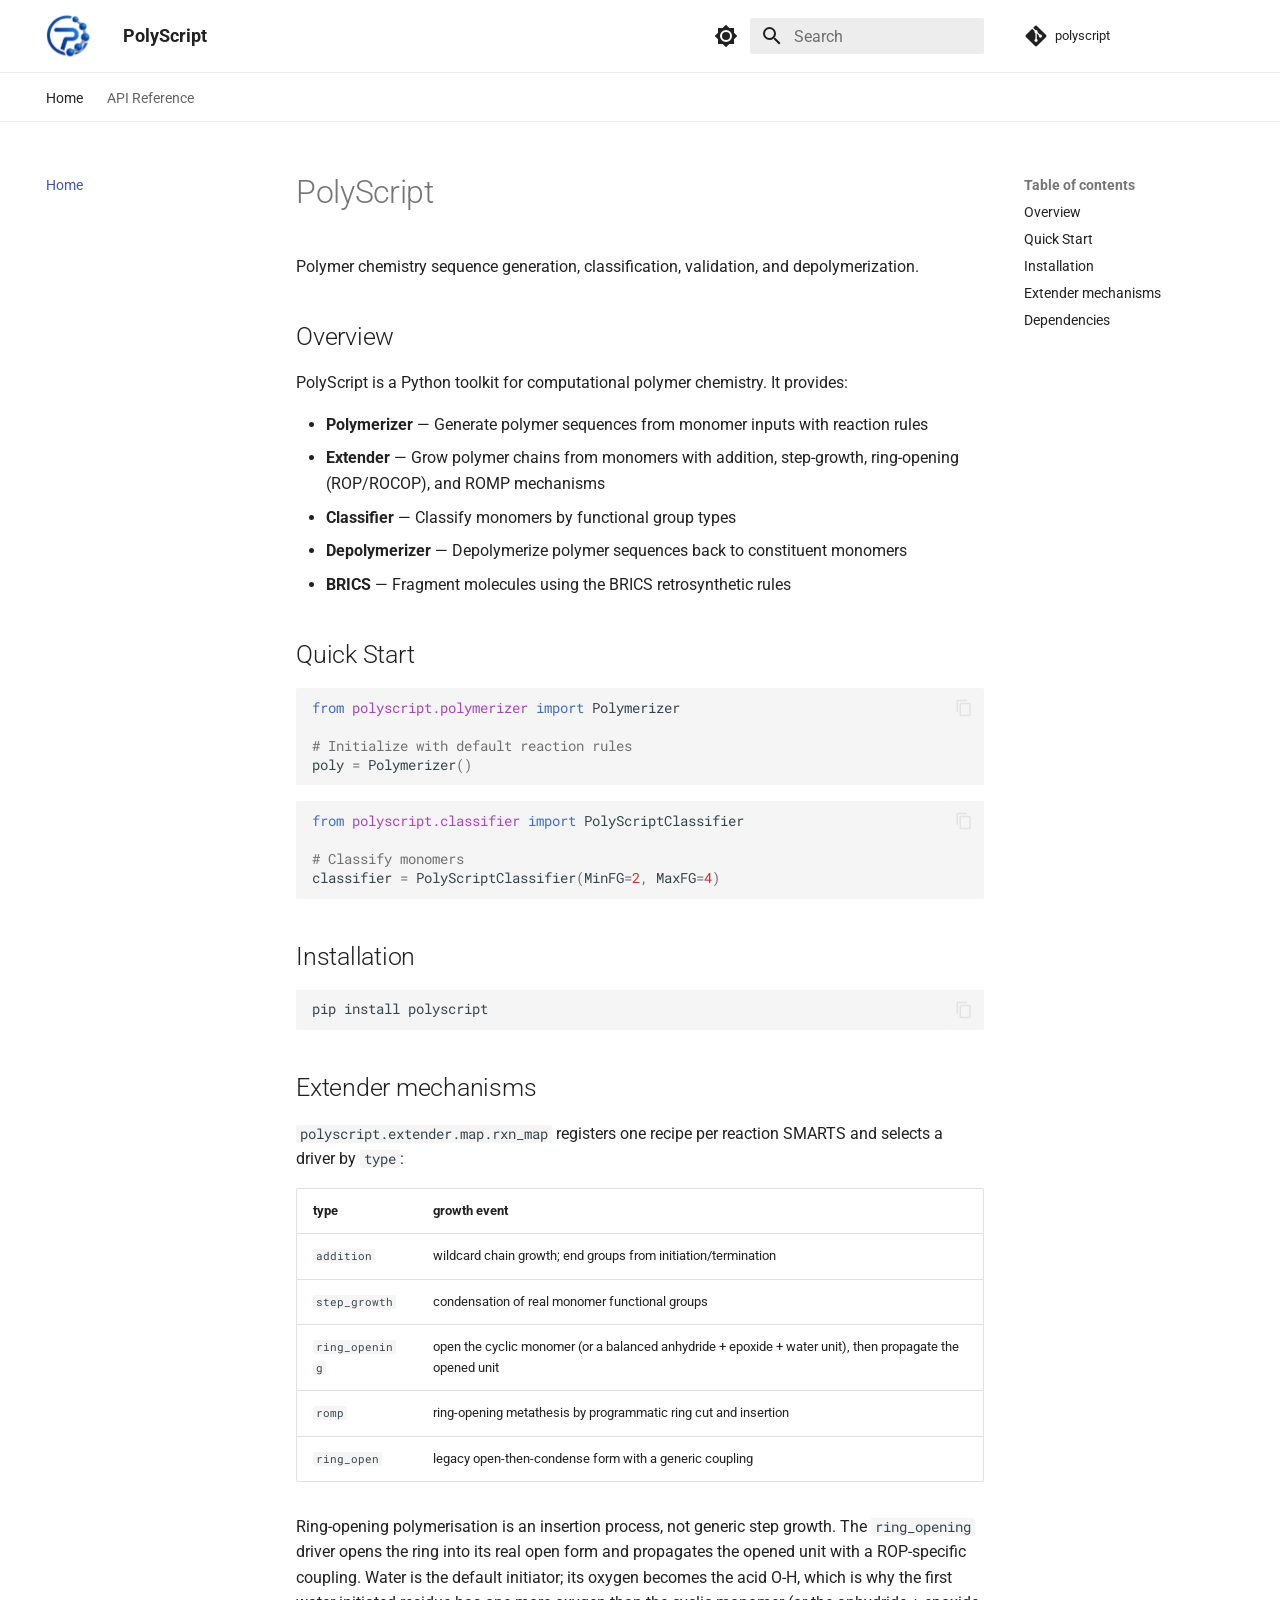
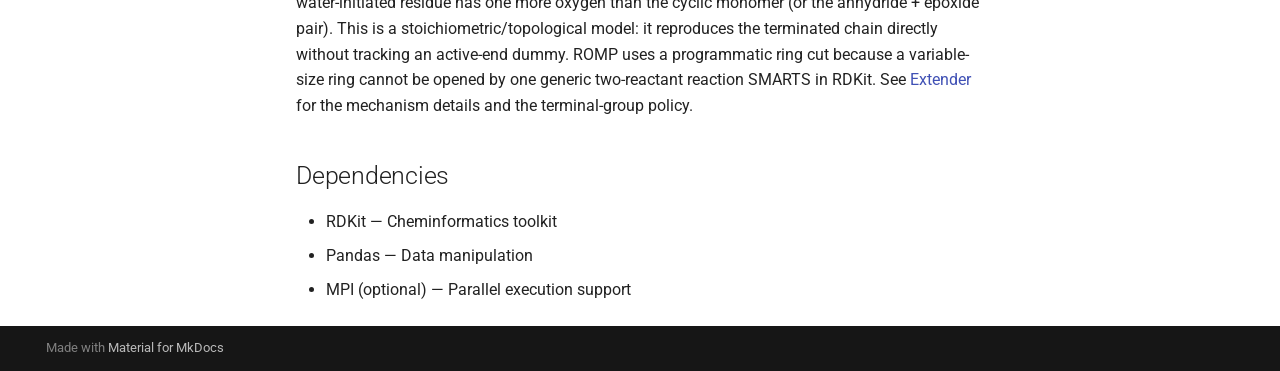
==== commit d2392bbb: "Deployed 4b4f79d with MkDocs version: 1.6.1" ====
--- a/index.html
+++ b/index.html
@@ -14,14 +14,14 @@
       
       
       
-        <link rel="next" href="api/polymerizer/">
+        <link rel="next" href="api/extender/">
       
       
         
       
       
       <link rel="icon" href="assets/logo.png">
-      <meta name="generator" content="mkdocs-1.6.1, mkdocs-material-9.7.7">
+      <meta name="generator" content="mkdocs-1.6.1, mkdocs-material-9.8.1">
     
     
       
@@ -29,10 +29,10 @@
       
     
     
-      <link rel="stylesheet" href="assets/stylesheets/main.ec1eaa64.min.css">
-      
-        
-        <link rel="stylesheet" href="assets/stylesheets/palette.ab4e12ef.min.css">
+      <link rel="stylesheet" href="assets/stylesheets/main.57a0d79d.min.css">
+      
+        
+        <link rel="stylesheet" href="assets/stylesheets/palette.fb2fffe2.min.css">
       
       
 
@@ -249,7 +249,7 @@
     
     
       <li class="md-tabs__item">
-        <a href="api/polymerizer/" class="md-tabs__link">
+        <a href="api/extender/" class="md-tabs__link">
           
   
   
@@ -407,6 +407,17 @@
 </li>
       
         <li class="md-nav__item">
+  <a href="#extender-mechanisms" class="md-nav__link">
+    <span class="md-ellipsis">
+      
+        Extender mechanisms
+      
+    </span>
+  </a>
+  
+</li>
+      
+        <li class="md-nav__item">
   <a href="#dependencies" class="md-nav__link">
     <span class="md-ellipsis">
       
@@ -433,6 +444,8 @@
   
     
     
+      
+        
       
         
       
@@ -490,6 +503,34 @@
 
           </label>
           <ul class="md-nav__list" data-md-scrollfix>
+            
+              
+                
+  
+  
+  
+  
+    <li class="md-nav__item">
+      <a href="api/extender/" class="md-nav__link">
+        
+  
+  
+  <span class="md-ellipsis">
+    
+  
+    extender
+  
+
+    
+  </span>
+  
+  
+
+      </a>
+    </li>
+  
+
+              
             
               
                 
@@ -691,6 +732,17 @@
     <span class="md-ellipsis">
       
         Installation
+      
+    </span>
+  </a>
+  
+</li>
+      
+        <li class="md-nav__item">
+  <a href="#extender-mechanisms" class="md-nav__link">
+    <span class="md-ellipsis">
+      
+        Extender mechanisms
       
     </span>
   </a>
@@ -734,6 +786,8 @@
 <p>PolyScript is a Python toolkit for computational polymer chemistry. It provides:</p>
 <ul>
 <li><strong>Polymerizer</strong> — Generate polymer sequences from monomer inputs with reaction rules</li>
+<li><strong>Extender</strong> — Grow polymer chains from monomers with addition, step-growth,
+  ring-opening (ROP/ROCOP), and ROMP mechanisms</li>
 <li><strong>Classifier</strong> — Classify monomers by functional group types</li>
 <li><strong>Depolymerizer</strong> — Depolymerize polymer sequences back to constituent monomers</li>
 <li><strong>BRICS</strong> — Fragment molecules using the BRICS retrosynthetic rules</li>
@@ -752,6 +806,49 @@
 <h2 id="installation">Installation</h2>
 <div class="highlight"><pre><span></span><code><a id="__codelineno-2-1" name="__codelineno-2-1" href="#__codelineno-2-1"></a>pip<span class="w"> </span>install<span class="w"> </span>polyscript
 </code></pre></div>
+<h2 id="extender-mechanisms">Extender mechanisms</h2>
+<p><code>polyscript.extender.map.rxn_map</code> registers one recipe per reaction SMARTS and
+selects a driver by <code>type</code>:</p>
+<table>
+<thead>
+<tr>
+<th>type</th>
+<th>growth event</th>
+</tr>
+</thead>
+<tbody>
+<tr>
+<td><code>addition</code></td>
+<td>wildcard chain growth; end groups from initiation/termination</td>
+</tr>
+<tr>
+<td><code>step_growth</code></td>
+<td>condensation of real monomer functional groups</td>
+</tr>
+<tr>
+<td><code>ring_opening</code></td>
+<td>open the cyclic monomer (or a balanced anhydride + epoxide + water unit), then propagate the opened unit</td>
+</tr>
+<tr>
+<td><code>romp</code></td>
+<td>ring-opening metathesis by programmatic ring cut and insertion</td>
+</tr>
+<tr>
+<td><code>ring_open</code></td>
+<td>legacy open-then-condense form with a generic coupling</td>
+</tr>
+</tbody>
+</table>
+<p>Ring-opening polymerisation is an insertion process, not generic step growth.
+The <code>ring_opening</code> driver opens the ring into its real open form and propagates
+the opened unit with a ROP-specific coupling.  Water is the default initiator;
+its oxygen becomes the acid O-H, which is why the first water-initiated residue
+has one more oxygen than the cyclic monomer (or the anhydride + epoxide pair).
+This is a stoichiometric/topological model: it reproduces the terminated chain
+directly without tracking an active-end dummy.  ROMP uses a programmatic ring
+cut because a variable-size ring cannot be opened by one generic two-reactant
+reaction SMARTS in RDKit. See <a href="api/extender/">Extender</a> for the mechanism
+details and the terminal-group policy.</p>
 <h2 id="dependencies">Dependencies</h2>
 <ul>
 <li>RDKit — Cheminformatics toolkit</li>
@@ -807,10 +904,10 @@
     
       
       
-      <script id="__config" type="application/json">{"annotate": null, "base": ".", "features": ["navigation.instant", "navigation.tracking", "navigation.tabs", "navigation.sections", "navigation.expand", "navigation.indexes", "toc.follow", "search.suggest", "search.highlight", "content.code.copy", "content.code.annotate"], "search": "assets/javascripts/workers/search.2c215733.min.js", "tags": null, "translations": {"clipboard.copied": "Copied to clipboard", "clipboard.copy": "Copy to clipboard", "search.result.more.one": "1 more on this page", "search.result.more.other": "# more on this page", "search.result.none": "No matching documents", "search.result.one": "1 matching document", "search.result.other": "# matching documents", "search.result.placeholder": "Type to start searching", "search.result.term.missing": "Missing", "select.version": "Select version"}, "version": null}</script>
-    
-    
-      <script src="assets/javascripts/bundle.d7400e89.min.js"></script>
+      <script id="__config" type="application/json">{"annotate": null, "base": ".", "features": ["navigation.instant", "navigation.tracking", "navigation.tabs", "navigation.sections", "navigation.expand", "navigation.indexes", "toc.follow", "search.suggest", "search.highlight", "content.code.copy", "content.code.annotate"], "search": "assets/javascripts/workers/search.a7633da7.min.js", "tags": null, "translations": {"clipboard.copied": "Copied to clipboard", "clipboard.copy": "Copy to clipboard", "search.result.more.one": "1 more on this page", "search.result.more.other": "# more on this page", "search.result.none": "No matching documents", "search.result.one": "1 matching document", "search.result.other": "# matching documents", "search.result.placeholder": "Type to start searching", "search.result.term.missing": "Missing", "select.version": "Select version"}, "version": null}</script>
+    
+    
+      <script src="assets/javascripts/bundle.a5f9d56c.min.js"></script>
       
     
   </body>
--- a/assets/stylesheets/main.57a0d79d.min.css
+++ b/assets/stylesheets/main.57a0d79d.min.css
@@ -0,0 +1,6 @@
+@charset "UTF-8";html{box-sizing:border-box;-webkit-text-size-adjust:none;-moz-text-size-adjust:none;text-size-adjust:none}*,:after,:before{box-sizing:inherit}@media(prefers-reduced-motion){*,:after,:before{transition:none!important}}body{margin:0;-webkit-font-smoothing:antialiased;-moz-osx-font-smoothing:grayscale;--md-text-font-family:var(--md-text-font, _),
+    -apple-system, BlinkMacSystemFont, Helvetica, Arial, sans-serif;--md-code-font-family:var(--md-code-font, _),
+    SFMono-Regular, Consolas, Menlo, monospace}.md-typeset code:not(.focus-visible),a,button,input,label{-webkit-tap-highlight-color:transparent}a{color:inherit;text-decoration:none}hr{box-sizing:initial;display:block;height:.05rem;padding:0;overflow:visible;border:0}small{font-size:80%}sub,sup{line-height:1em}img{border-style:none}table{border-spacing:0;border-collapse:initial}td,th{font-weight:400;vertical-align:top}button{padding:0;margin:0;font-family:inherit;font-size:inherit;background:#0000;border:0}input{border:0;outline:none}:root{--md-primary-fg-color:#4051b5;--md-primary-fg-color--light:#5d6cc0;--md-primary-fg-color--dark:#303fa1;--md-primary-bg-color:#fff;--md-primary-bg-color--light:#ffffffb3;--md-accent-fg-color:#526cfe;--md-accent-fg-color--transparent:#526cfe1a;--md-accent-bg-color:#fff;--md-accent-bg-color--light:#ffffffb3;--md-typeset-table-sort-icon:url("data:image/svg+xml;charset=utf-8,<svg xmlns='http://www.w3.org/2000/svg' viewBox='0 0 24 24'><path d='m18 21-4-4h3V7h-3l4-4 4 4h-3v10h3M2 19v-2h10v2M2 13v-2h7v2M2 7V5h4v2z'/></svg>");--md-typeset-table-sort-icon--asc:url("data:image/svg+xml;charset=utf-8,<svg xmlns='http://www.w3.org/2000/svg' viewBox='0 0 24 24'><path d='M19 17h3l-4 4-4-4h3V3h2M2 17h10v2H2M6 5v2H2V5m0 6h7v2H2z'/></svg>");--md-typeset-table-sort-icon--desc:url("data:image/svg+xml;charset=utf-8,<svg xmlns='http://www.w3.org/2000/svg' viewBox='0 0 24 24'><path d='M19 7h3l-4-4-4 4h3v14h2M2 17h10v2H2M6 5v2H2V5m0 6h7v2H2z'/></svg>")}[data-md-color-scheme=default]{color-scheme:light}[data-md-color-scheme=default] img[src$="#gh-dark-mode-only"],[data-md-color-scheme=default] img[src$="#only-dark"]{display:none}:root,[data-md-color-scheme=default]{--md-hue:225deg;--md-default-fg-color:#000000de;--md-default-fg-color--light:#0000008a;--md-default-fg-color--lighter:#00000052;--md-default-fg-color--lightest:#00000012;--md-default-bg-color:#fff;--md-default-bg-color--light:#ffffffb3;--md-default-bg-color--lighter:#ffffff4d;--md-default-bg-color--lightest:#ffffff1f;--md-code-fg-color:#36464e;--md-code-bg-color:#f5f5f5;--md-code-bg-color--light:#f5f5f5b3;--md-code-bg-color--lighter:#f5f5f54d;--md-code-hl-color:#4287ff;--md-code-hl-color--light:#4287ff1a;--md-code-hl-number-color:#d52a2a;--md-code-hl-special-color:#db1457;--md-code-hl-function-color:#a846b9;--md-code-hl-constant-color:#6e59d9;--md-code-hl-keyword-color:#3f6ec6;--md-code-hl-string-color:#1c7d4d;--md-code-hl-name-color:var(--md-code-fg-color);--md-code-hl-operator-color:var(--md-default-fg-color--light);--md-code-hl-punctuation-color:var(--md-default-fg-color--light);--md-code-hl-comment-color:var(--md-default-fg-color--light);--md-code-hl-generic-color:var(--md-default-fg-color--light);--md-code-hl-variable-color:var(--md-default-fg-color--light);--md-typeset-color:var(--md-default-fg-color);--md-typeset-a-color:var(--md-primary-fg-color);--md-typeset-del-color:#f5503d26;--md-typeset-ins-color:#0bd57026;--md-typeset-kbd-color:#fafafa;--md-typeset-kbd-accent-color:#fff;--md-typeset-kbd-border-color:#b8b8b8;--md-typeset-mark-color:#ffff0080;--md-typeset-table-color:#0000001f;--md-typeset-table-color--light:#00000009;--md-admonition-fg-color:var(--md-default-fg-color);--md-admonition-bg-color:var(--md-default-bg-color);--md-warning-fg-color:#000000de;--md-warning-bg-color:#ff9;--md-footer-fg-color:#fff;--md-footer-fg-color--light:#ffffffb3;--md-footer-fg-color--lighter:#ffffff73;--md-footer-bg-color:#000000de;--md-footer-bg-color--dark:#00000052;--md-shadow-z1:0 0.2rem 0.5rem #0000000d,
+    0 0 0.05rem #0000001a;--md-shadow-z2:0 0.2rem 0.5rem #0000001a,
+    0 0 0.05rem #00000040;--md-shadow-z3:0 0.2rem 0.5rem #0003,
+    0 0 0.05rem #00000059}.md-icon svg{display:block;width:1.2rem;height:1.2rem;fill:currentcolor}aside,body,input{font-family:var(--md-text-font-family);font-feature-settings:"kern","liga";color:var(--md-typeset-color)}code,kbd,pre{font-family:var(--md-code-font-family);font-feature-settings:"kern"}.md-typeset{font-size:.8rem;line-height:1.6;overflow-wrap:break-word;-webkit-print-color-adjust:exact;color-adjust:exact}@media print{.md-typeset{font-size:.68rem}.md-typeset code,.md-typeset kbd,.md-typeset pre{white-space:pre-wrap}}.md-typeset blockquote,.md-typeset dl,.md-typeset figure,.md-typeset ol,.md-typeset pre,.md-typeset ul{margin-top:1em;margin-bottom:1em}.md-typeset h1{margin:0 0 1.25em;font-size:2em;line-height:1.3;color:var(--md-default-fg-color--light)}.md-typeset h1,.md-typeset h2{font-weight:300;letter-spacing:-.01em}.md-typeset h2{margin:1.6em 0 .64em;font-size:1.5625em;line-height:1.4}.md-typeset h3{margin:1.6em 0 .8em;font-size:1.25em;font-weight:400;line-height:1.5;letter-spacing:-.01em}.md-typeset h2+h3{margin-top:.8em}.md-typeset h4{margin:1em 0;font-weight:700;letter-spacing:-.01em}.md-typeset h5,.md-typeset h6{margin:1.25em 0;font-size:.8em;font-weight:700;color:var(--md-default-fg-color--light);letter-spacing:-.01em}.md-typeset h5{text-transform:uppercase}.md-typeset h5 code{text-transform:none}.md-typeset hr{display:flow-root;margin:1.5em 0;border-bottom:.05rem solid var(--md-default-fg-color--lightest)}.md-typeset a{color:var(--md-typeset-a-color);word-break:break-word}.md-typeset a,.md-typeset a:before{transition:color 125ms}.md-typeset a:focus,.md-typeset a:hover{color:var(--md-accent-fg-color)}.md-typeset a:focus code,.md-typeset a:hover code{color:var(--md-accent-fg-color);background-color:var(--md-accent-fg-color--transparent)}.md-typeset a code{color:var(--md-typeset-a-color)}.md-typeset a.focus-visible{outline-color:var(--md-accent-fg-color);outline-offset:.2rem}.md-typeset code,.md-typeset kbd,.md-typeset pre{font-variant-ligatures:none;color:var(--md-code-fg-color);direction:ltr;transition:background-color 125ms}.md-typeset code{padding:0 .2941176471em;font-size:.85em;word-break:break-word;background-color:var(--md-code-bg-color);border-radius:.1rem;-webkit-box-decoration-break:clone;box-decoration-break:clone;transition:color 125ms,background-color 125ms}.md-typeset code:not(.focus-visible){outline:none}.md-typeset pre{position:relative;display:flow-root;line-height:1.4}.md-typeset pre>code{display:block;padding:.7720588235em 1.1764705882em;margin:0;overflow:auto;word-break:normal;touch-action:auto;scrollbar-color:var(--md-default-fg-color--lighter) #0000;scrollbar-width:thin;outline-color:var(--md-accent-fg-color);box-shadow:none;-webkit-box-decoration-break:slice;box-decoration-break:slice}.md-typeset pre>code:hover{scrollbar-color:var(--md-accent-fg-color) #0000}.md-typeset pre>code::-webkit-scrollbar{width:.2rem;height:.2rem}.md-typeset pre>code::-webkit-scrollbar-thumb{background-color:var(--md-default-fg-color--lighter)}.md-typeset pre>code::-webkit-scrollbar-thumb:hover{background-color:var(--md-accent-fg-color)}.md-typeset kbd{display:inline-block;padding:0 .6666666667em;font-size:.75em;color:var(--md-default-fg-color);word-break:break-word;vertical-align:text-top;background-color:var(--md-typeset-kbd-color);border-radius:.1rem;box-shadow:0 .1rem 0 .05rem var(--md-typeset-kbd-border-color),0 .1rem 0 var(--md-typeset-kbd-border-color),0 -.1rem .2rem var(--md-typeset-kbd-accent-color) inset}.md-typeset mark{color:inherit;word-break:break-word;background-color:var(--md-typeset-mark-color);-webkit-box-decoration-break:clone;box-decoration-break:clone}.md-typeset abbr{text-decoration:none;cursor:help}.md-typeset [data-preview],.md-typeset abbr{border-bottom:.05rem dotted var(--md-default-fg-color--light)}.md-typeset small{opacity:.75}[dir=ltr] .md-typeset sub,[dir=ltr] .md-typeset sup{margin-left:.078125em}[dir=rtl] .md-typeset sub,[dir=rtl] .md-typeset sup{margin-right:.078125em}[dir=ltr] .md-typeset blockquote{padding-left:.6rem;border-left:.2rem solid var(--md-default-fg-color--lighter)}[dir=rtl] .md-typeset blockquote{padding-right:.6rem;border-right:.2rem solid var(--md-default-fg-color--lighter)}.md-typeset blockquote{margin-left:0;margin-right:0;color:var(--md-default-fg-color--light)}.md-typeset ul{list-style-type:disc}.md-typeset ul[type]{list-style-type:revert-layer}[dir=ltr] .md-typeset ol,[dir=ltr] .md-typeset ol li ol,[dir=ltr] .md-typeset ol li ul,[dir=ltr] .md-typeset ul,[dir=ltr] .md-typeset ul li ol,[dir=ltr] .md-typeset ul li ul{margin-left:.625em}[dir=rtl] .md-typeset ol,[dir=rtl] .md-typeset ol li ol,[dir=rtl] .md-typeset ol li ul,[dir=rtl] .md-typeset ul,[dir=rtl] .md-typeset ul li ol,[dir=rtl] .md-typeset ul li ul{margin-right:.625em}.md-typeset ol,.md-typeset ul{padding:0}.md-typeset ol:not([hidden]),.md-typeset ul:not([hidden]){display:flow-root}.md-typeset ol ol,.md-typeset ul ol{list-style-type:lower-alpha}.md-typeset ol ol ol,.md-typeset ul ol ol{list-style-type:lower-roman}.md-typeset ol ol ol ol,.md-typeset ul ol ol ol{list-style-type:upper-alpha}.md-typeset ol ol ol ol ol,.md-typeset ul ol ol ol ol{list-style-type:upper-roman}.md-typeset ol[type],.md-typeset ul[type]{list-style-type:revert-layer}[dir=ltr] .md-typeset ol li,[dir=ltr] .md-typeset ul li{margin-left:1.25em}[dir=rtl] .md-typeset ol li,[dir=rtl] .md-typeset ul li{margin-right:1.25em}.md-typeset ol li,.md-typeset ul li{margin-bottom:.5em}.md-typeset ol li blockquote,.md-typeset ol li p,.md-typeset ul li blockquote,.md-typeset ul li p{margin:.5em 0}.md-typeset ol li:last-child,.md-typeset ul li:last-child{margin-bottom:0}.md-typeset ol li ol,.md-typeset ol li ul,.md-typeset ul li ol,.md-typeset ul li ul{margin-top:.5em;margin-bottom:.5em}[dir=ltr] .md-typeset dd{margin-left:1.875em}[dir=rtl] .md-typeset dd{margin-right:1.875em}.md-typeset dd{margin-top:1em;margin-bottom:1.5em}.md-typeset img,.md-typeset svg,.md-typeset video{max-width:100%;height:auto}.md-typeset img[align=left]{margin:1em 1em 1em 0}.md-typeset img[align=right]{margin:1em 0 1em 1em}.md-typeset img[align]:only-child{margin-top:0}.md-typeset figure{display:flow-root;width:fit-content;max-width:100%;margin:1em auto;text-align:center}.md-typeset figure img{display:block;margin:0 auto}.md-typeset figcaption{max-width:24rem;margin:1em auto;font-style:italic}.md-typeset iframe{max-width:100%}.md-typeset table:not([class]){display:inline-block;max-width:100%;overflow:auto;font-size:.64rem;touch-action:auto;background-color:var(--md-default-bg-color);border:.05rem solid var(--md-typeset-table-color);border-radius:.1rem}@media print{.md-typeset table:not([class]){display:table}}.md-typeset table:not([class])+*{margin-top:1.5em}.md-typeset table:not([class]) td>:first-child,.md-typeset table:not([class]) th>:first-child{margin-top:0}.md-typeset table:not([class]) td>:last-child,.md-typeset table:not([class]) th>:last-child{margin-bottom:0}.md-typeset table:not([class]) td:not([align]),.md-typeset table:not([class]) th:not([align]){text-align:left}[dir=rtl] .md-typeset table:not([class]) td:not([align]),[dir=rtl] .md-typeset table:not([class]) th:not([align]){text-align:right}.md-typeset table:not([class]) th{min-width:5rem;padding:.9375em 1.25em;font-weight:700;vertical-align:top}.md-typeset table:not([class]) td{padding:.9375em 1.25em;vertical-align:top;border-top:.05rem solid var(--md-typeset-table-color)}.md-typeset table:not([class]) tbody tr{transition:background-color 125ms}.md-typeset table:not([class]) tbody tr:hover{background-color:var(--md-typeset-table-color--light);box-shadow:0 .05rem 0 var(--md-default-bg-color) inset}.md-typeset table:not([class]) a{word-break:normal}.md-typeset table th[role=columnheader]{cursor:pointer}[dir=ltr] .md-typeset table th[role=columnheader]:after{margin-left:.5em}[dir=rtl] .md-typeset table th[role=columnheader]:after{margin-right:.5em}.md-typeset table th[role=columnheader]:after{display:inline-block;width:1.2em;height:1.2em;vertical-align:text-bottom;content:"";-webkit-mask-image:var(--md-typeset-table-sort-icon);mask-image:var(--md-typeset-table-sort-icon);-webkit-mask-repeat:no-repeat;mask-repeat:no-repeat;-webkit-mask-size:contain;mask-size:contain;transition:background-color 125ms}.md-typeset table th[role=columnheader]:hover:after{background-color:var(--md-default-fg-color--lighter)}.md-typeset table th[role=columnheader][aria-sort=ascending]:after{background-color:var(--md-default-fg-color--light);-webkit-mask-image:var(--md-typeset-table-sort-icon--asc);mask-image:var(--md-typeset-table-sort-icon--asc)}.md-typeset table th[role=columnheader][aria-sort=descending]:after{background-color:var(--md-default-fg-color--light);-webkit-mask-image:var(--md-typeset-table-sort-icon--desc);mask-image:var(--md-typeset-table-sort-icon--desc)}.md-typeset__scrollwrap{margin:1em -.8rem;overflow-x:auto;touch-action:auto}.md-typeset__table{display:inline-block;padding:0 .8rem;margin-bottom:.5em}@media print{.md-typeset__table{display:block}}html .md-typeset__table table{display:table;width:100%;margin:0;overflow:hidden}@media screen and (max-width:44.984375em){.md-content__inner>pre{margin:1em -.8rem}.md-content__inner>pre code{border-radius:0}}.md-typeset .md-author{position:relative;display:block;flex-shrink:0;width:1.6rem;height:1.6rem;overflow:hidden;border-radius:100%;transition:color 125ms,transform 125ms}.md-typeset .md-author img{display:block}.md-typeset .md-author--more{font-size:.6rem;font-weight:700;line-height:1.6rem;color:var(--md-default-fg-color--lighter);text-align:center;background:var(--md-default-fg-color--lightest)}.md-typeset .md-author--long{width:2.4rem;height:2.4rem}.md-typeset a.md-author{transform:scale(1)}.md-typeset a.md-author img{filter:grayscale(100%) opacity(75%);border-radius:100%;transition:filter 125ms}.md-typeset a.md-author:focus,.md-typeset a.md-author:hover{z-index:1;transform:scale(1.1)}.md-typeset a.md-author:focus img,.md-typeset a.md-author:hover img{filter:grayscale(0)}.md-banner{overflow:auto;color:var(--md-footer-fg-color);background-color:var(--md-footer-bg-color)}@media print{.md-banner{display:none}}.md-banner--warning{color:var(--md-warning-fg-color);background-color:var(--md-warning-bg-color)}.md-banner__inner{padding:0 .8rem;margin:.6rem auto;font-size:.7rem}[dir=ltr] .md-banner__button{float:right}[dir=rtl] .md-banner__button{float:left}.md-banner__button{color:inherit;cursor:pointer;transition:opacity .25s}.no-js .md-banner__button{display:none}.md-banner__button:hover{opacity:.7}html{height:100%;overflow-x:hidden;font-size:125%}@media screen and (min-width:100em){html{font-size:137.5%}}@media screen and (min-width:125em){html{font-size:150%}}body{position:relative;display:flex;flex-direction:column;width:100%;min-height:100%;font-size:.5rem;background-color:var(--md-default-bg-color)}@media print{body{display:block}}@media screen and (max-width:59.984375em){body[data-md-scrolllock]{position:fixed}}.md-grid{max-width:61rem;margin-left:auto;margin-right:auto}.md-container{display:flex;flex-grow:1;flex-direction:column}@media print{.md-container{display:block}}.md-main{flex-grow:1}.md-main__inner{display:flex;height:100%;margin-top:1.5rem}.md-ellipsis{overflow:hidden;text-overflow:ellipsis}.md-toggle{display:none}.md-option{position:absolute;width:0;height:0;opacity:0}.md-option:checked+label:not([hidden]){display:block}.md-option.focus-visible+label{outline-style:auto;outline-color:var(--md-accent-fg-color)}.md-skip{position:fixed;z-index:-1;padding:.3rem .5rem;margin:.5rem;font-size:.64rem;color:var(--md-default-bg-color);background-color:var(--md-default-fg-color);border-radius:.1rem;outline-color:var(--md-accent-fg-color);opacity:0;transform:translateY(.4rem)}.md-skip:focus{z-index:10;opacity:1;transition:transform .25s cubic-bezier(.4,0,.2,1),opacity 175ms 75ms;transform:translateY(0)}@page{margin:25mm}:root{--md-clipboard-icon:url("data:image/svg+xml;charset=utf-8,<svg xmlns='http://www.w3.org/2000/svg' viewBox='0 0 24 24'><path d='M19 21H8V7h11m0-2H8a2 2 0 0 0-2 2v14a2 2 0 0 0 2 2h11a2 2 0 0 0 2-2V7a2 2 0 0 0-2-2m-3-4H4a2 2 0 0 0-2 2v14h2V3h12z'/></svg>");--md-code-select-icon:url("data:image/svg+xml;charset=utf-8,<svg xmlns='http://www.w3.org/2000/svg' viewBox='0 0 24 24'><path d='M19 19h-4v2h4c1.1 0 2-.9 2-2v-4h-2m0-12h-4v2h4v4h2V5c0-1.1-.9-2-2-2M5 5h4V3H5c-1.1 0-2 .9-2 2v4h2m0 6H3v4c0 1.1.9 2 2 2h4v-2H5zm2-4h2v2H7zm4 0h2v2h-2zm4 0h2v2h-2zM7 7h2v2H7zm4 0h2v2h-2zm4 0h2v2h-2zm-8 8h2v2H7zm4 0h2v2h-2zm4 0h2v2h-2z'/></svg>");--md-code-copy-icon:url("data:image/svg+xml;charset=utf-8,<svg xmlns='http://www.w3.org/2000/svg' viewBox='0 0 24 24'><path d='M19 21H8V7h11m0-2H8a2 2 0 0 0-2 2v14a2 2 0 0 0 2 2h11a2 2 0 0 0 2-2V7a2 2 0 0 0-2-2m-3-4H4a2 2 0 0 0-2 2v14h2V3h12z'/></svg>")}.md-clipboard{z-index:1;width:1.5em;height:1.5em;color:var(--md-default-fg-color--lightest);cursor:pointer;border-radius:.1rem;outline-color:var(--md-accent-fg-color);outline-offset:.1rem;transition:color .25s}@media print{.md-clipboard{display:none}}.md-clipboard:not(.focus-visible){outline:none;-webkit-tap-highlight-color:transparent}:hover>.md-clipboard{color:var(--md-default-fg-color--light)}.md-clipboard:focus,.md-clipboard:hover{color:var(--md-accent-fg-color)}.md-clipboard:after{display:block;width:1.125em;height:1.125em;margin:0 auto;content:"";background-color:currentcolor;-webkit-mask-image:var(--md-clipboard-icon);mask-image:var(--md-clipboard-icon);-webkit-mask-repeat:no-repeat;mask-repeat:no-repeat;-webkit-mask-position:center;mask-position:center;-webkit-mask-size:contain;mask-size:contain}.md-clipboard--inline{cursor:pointer}.md-clipboard--inline code{transition:color .25s,background-color .25s}.md-clipboard--inline:focus code,.md-clipboard--inline:hover code{color:var(--md-accent-fg-color);background-color:var(--md-accent-fg-color--transparent)}.md-typeset .md-code__content{display:grid}.md-code__nav{position:absolute;top:.25em;right:.25em;z-index:1;display:flex;gap:.2rem;padding:.2rem;background-color:var(--md-code-bg-color--lighter);border-radius:.1rem;transition:background-color .25s}:hover>.md-code__nav{background-color:var(--md-code-bg-color--light)}.md-code__button{display:block;width:1.5em;height:1.5em;color:var(--md-default-fg-color--lightest);cursor:pointer;outline-color:var(--md-accent-fg-color);outline-offset:.1rem;transition:color .25s}:hover>*>.md-code__button{color:var(--md-default-fg-color--light)}.md-code__button.focus-visible,.md-code__button:hover{color:var(--md-accent-fg-color)}.md-code__button--active{color:var(--md-default-fg-color)!important}.md-code__button:after{display:block;width:1.125em;height:1.125em;margin:0 auto;content:"";background-color:currentcolor;-webkit-mask-repeat:no-repeat;mask-repeat:no-repeat;-webkit-mask-position:center;mask-position:center;-webkit-mask-size:contain;mask-size:contain}.md-code__button[data-md-type=select]:after{-webkit-mask-image:var(--md-code-select-icon);mask-image:var(--md-code-select-icon)}.md-code__button[data-md-type=copy]:after{-webkit-mask-image:var(--md-code-copy-icon);mask-image:var(--md-code-copy-icon)}@keyframes consent{0%{opacity:0;transform:translateY(100%)}to{opacity:1;transform:translateY(0)}}@keyframes overlay{0%{opacity:0}to{opacity:1}}.md-consent__overlay{position:fixed;top:0;z-index:5;width:100%;height:100%;background-color:#0000008a;-webkit-backdrop-filter:blur(.1rem);backdrop-filter:blur(.1rem);opacity:1;animation:overlay .25s both}.md-consent__inner{position:fixed;bottom:0;z-index:5;width:100%;max-height:100%;padding:0;overflow:auto;background-color:var(--md-default-bg-color);border:0;border-radius:.1rem;box-shadow:0 0 .2rem #0000001a,0 .2rem .4rem #0003;animation:consent .5s cubic-bezier(.1,.7,.1,1) both}.md-consent__form{padding:.8rem}.md-consent__settings{display:none;margin:1em 0}input:checked+.md-consent__settings{display:block}.md-consent__controls{margin-bottom:.8rem}.md-typeset .md-consent__controls .md-button{display:inline}@media screen and (max-width:44.984375em){.md-typeset .md-consent__controls .md-button{display:block;width:100%;margin-top:.4rem;text-align:center}}.md-consent label{cursor:pointer}.md-content{flex-grow:1;min-width:0}.md-content__inner{padding-top:.6rem;margin:0 .8rem 1.2rem}@media screen and (min-width:76.25em){[dir=ltr] .md-sidebar--primary:not([hidden])~.md-content>.md-content__inner,[dir=rtl] .md-sidebar--secondary:not([hidden])~.md-content>.md-content__inner{margin-left:1.2rem}[dir=ltr] .md-sidebar--secondary:not([hidden])~.md-content>.md-content__inner,[dir=rtl] .md-sidebar--primary:not([hidden])~.md-content>.md-content__inner{margin-right:1.2rem}}.md-content__inner:before{display:block;height:.4rem;content:""}.md-content__inner>:last-child{margin-bottom:0}[dir=ltr] .md-content__button{float:right;margin-left:.4rem}[dir=rtl] .md-content__button{float:left;margin-right:.4rem}.md-content__button{padding:0;margin:.4rem 0}@media print{.md-content__button{display:none}}.md-typeset .md-content__button{color:var(--md-default-fg-color--lighter)}.md-content__button svg{display:inline;vertical-align:top}[dir=rtl] .md-content__button svg{transform:scaleX(-1)}[dir=ltr] .md-dialog{right:.8rem}[dir=rtl] .md-dialog{left:.8rem}.md-dialog{position:fixed;bottom:.8rem;z-index:4;min-width:11.1rem;padding:.4rem .6rem;pointer-events:none;background-color:var(--md-default-fg-color);border-radius:.1rem;box-shadow:var(--md-shadow-z3);opacity:0;transition:transform 0s .4s,opacity .4s;transform:translateY(100%)}@media print{.md-dialog{display:none}}.md-dialog--active{pointer-events:auto;opacity:1;transition:transform .4s cubic-bezier(.075,.85,.175,1),opacity .4s;transform:translateY(0)}.md-dialog__inner{font-size:.7rem;color:var(--md-default-bg-color)}.md-feedback{margin:2em 0 1em;text-align:center}.md-feedback fieldset{padding:0;margin:0;border:none}.md-feedback__title{margin:1em auto;font-weight:700}.md-feedback__inner{position:relative}.md-feedback__list{position:relative;display:flex;flex-wrap:wrap;place-content:baseline center}.md-feedback__list:hover .md-icon:not(:disabled){color:var(--md-default-fg-color--lighter)}:disabled .md-feedback__list{min-height:1.8rem}.md-feedback__icon{flex-shrink:0;margin:0 .1rem;color:var(--md-default-fg-color--light);cursor:pointer;transition:color 125ms}.md-feedback__icon:not(:disabled).md-icon:hover{color:var(--md-accent-fg-color)}.md-feedback__icon:disabled{color:var(--md-default-fg-color--lightest);pointer-events:none}.md-feedback__note{position:relative;opacity:0;transition:transform .4s cubic-bezier(.1,.7,.1,1),opacity .15s;transform:translateY(.4rem)}.md-feedback__note>*{max-width:16rem;margin:0 auto}:disabled .md-feedback__note{opacity:1;transform:translateY(0)}@media print{.md-feedback,.md-footer{display:none}}.md-footer{color:var(--md-footer-fg-color);background-color:var(--md-footer-bg-color)}.md-footer__inner{justify-content:space-between;padding:.2rem;overflow:auto}.md-footer__inner:not([hidden]){display:flex}.md-footer__link{display:flex;flex-grow:.01;align-items:end;max-width:100%;margin-top:1rem;margin-bottom:.4rem;overflow:hidden;outline-color:var(--md-accent-fg-color);transition:opacity .25s}.md-footer__link:focus,.md-footer__link:hover{opacity:.7}[dir=rtl] .md-footer__link svg{transform:scaleX(-1)}@media screen and (max-width:44.984375em){.md-footer__link--prev{flex-shrink:0}.md-footer__link--prev .md-footer__title{display:none}}[dir=ltr] .md-footer__link--next{margin-left:auto}.md-footer__link--next{text-align:right}[dir=rtl] .md-footer__link--next{margin-right:auto;text-align:left}.md-footer__title{flex-grow:1;max-width:calc(100% - 2.4rem);padding:0 1rem;margin-bottom:.7rem;font-size:.9rem;white-space:nowrap}.md-footer__button{padding:.4rem;margin:.2rem}.md-footer__direction{font-size:.64rem;opacity:.7}.md-footer-meta{background-color:var(--md-footer-bg-color--dark)}.md-footer-meta__inner{display:flex;flex-wrap:wrap;justify-content:space-between;padding:.2rem}html .md-footer-meta.md-typeset a{color:var(--md-footer-fg-color--light)}html .md-footer-meta.md-typeset a:focus,html .md-footer-meta.md-typeset a:hover{color:var(--md-footer-fg-color)}.md-copyright{width:100%;padding:.4rem 0;margin:auto .6rem;font-size:.64rem;color:var(--md-footer-fg-color--lighter)}.md-copyright__highlight{color:var(--md-footer-fg-color--light)}.md-social{display:inline-flex;gap:.2rem;padding:.2rem 0 .6rem;margin:0 .4rem}@media screen and (min-width:45em){.md-copyright{width:auto}.md-social{padding:.6rem 0}}.md-social__link{display:inline-block;width:1.6rem;height:1.6rem;text-align:center}.md-social__link:before{line-height:1.9}.md-social__link svg{max-height:.8rem;vertical-align:-25%;fill:currentcolor}.md-typeset .md-button{display:inline-block;padding:.625em 2em;font-weight:700;color:var(--md-primary-fg-color);cursor:pointer;border:.1rem solid;border-radius:.1rem;transition:color 125ms,background-color 125ms,border-color 125ms}.md-typeset .md-button--primary{color:var(--md-primary-bg-color);background-color:var(--md-primary-fg-color);border-color:var(--md-primary-fg-color)}.md-typeset .md-button:focus,.md-typeset .md-button:hover{color:var(--md-accent-bg-color);background-color:var(--md-accent-fg-color);border-color:var(--md-accent-fg-color)}[dir=ltr] .md-typeset .md-input,[dir=rtl] .md-typeset .md-input{border-top-left-radius:.1rem}[dir=ltr] .md-typeset .md-input,[dir=rtl] .md-typeset .md-input{border-top-right-radius:.1rem}.md-typeset .md-input{height:1.8rem;padding:0 .6rem;font-size:.8rem;border-bottom:.1rem solid var(--md-default-fg-color--lighter);box-shadow:var(--md-shadow-z1);transition:border .25s,box-shadow .25s}.md-typeset .md-input:focus,.md-typeset .md-input:hover{border-bottom-color:var(--md-accent-fg-color);box-shadow:var(--md-shadow-z2)}.md-typeset .md-input--stretch{width:100%}.md-header{position:sticky;left:0;right:0;top:0;z-index:4;display:block;color:var(--md-primary-bg-color);background-color:var(--md-primary-fg-color);box-shadow:0 0 .2rem #0000,0 .2rem .4rem #0000}@media print{.md-header{display:none}}.md-header[hidden]{transition:transform .25s cubic-bezier(.8,0,.6,1),box-shadow .25s;transform:translateY(-100%)}.md-header--shadow{box-shadow:0 0 .2rem #0000001a,0 .2rem .4rem #0003;transition:transform .25s cubic-bezier(.1,.7,.1,1),box-shadow .25s}.md-header__inner{display:flex;align-items:center;padding:0 .2rem}.md-header__button{position:relative;z-index:1;padding:.4rem;margin:.2rem;color:currentcolor;vertical-align:middle;cursor:pointer;outline-color:var(--md-accent-fg-color);transition:opacity .25s}.md-header__button:hover{opacity:.7}.md-header__button:not([hidden]){display:inline-block}.md-header__button:not(.focus-visible){outline:none;-webkit-tap-highlight-color:transparent}.md-header__button.md-logo{padding:.4rem;margin:.2rem}@media screen and (max-width:76.234375em){.md-header__button.md-logo{display:none}}.md-header__button.md-logo img,.md-header__button.md-logo svg{display:block;width:auto;height:1.2rem;fill:currentcolor}@media screen and (min-width:60em){.md-header__button[for=__search]{display:none}}.no-js .md-header__button[for=__search]{display:none}[dir=rtl] .md-header__button[for=__search] svg{transform:scaleX(-1)}@media screen and (min-width:76.25em){.md-header__button[for=__drawer]{display:none}}.md-header__topic{position:absolute;display:flex;max-width:100%;white-space:nowrap;transition:transform .4s cubic-bezier(.1,.7,.1,1),opacity .15s}.md-header__topic+.md-header__topic{z-index:-1;pointer-events:none;opacity:0;transition:transform .4s cubic-bezier(1,.7,.1,.1),opacity .15s;transform:translateX(1.25rem)}[dir=rtl] .md-header__topic+.md-header__topic{transform:translateX(-1.25rem)}.md-draft,.md-header__topic:first-child,.md-nav__title{font-weight:700}[dir=ltr] .md-header__title{margin-left:1rem;margin-right:.4rem}[dir=rtl] .md-header__title{margin-right:1rem;margin-left:.4rem}.md-header__title{flex-grow:1;height:2.4rem;font-size:.9rem;line-height:2.4rem}.md-header__title--active .md-header__topic{z-index:-1;pointer-events:none;opacity:0;transition:transform .4s cubic-bezier(1,.7,.1,.1),opacity .15s;transform:translateX(-1.25rem)}[dir=rtl] .md-header__title--active .md-header__topic{transform:translateX(1.25rem)}.md-header__title--active .md-header__topic+.md-header__topic{z-index:0;pointer-events:auto;opacity:1;transition:transform .4s cubic-bezier(.1,.7,.1,1),opacity .15s;transform:translateX(0)}.md-header__title>.md-header__ellipsis{position:relative;width:100%;height:100%}.md-header__option{display:flex;flex-shrink:0;max-width:100%;white-space:nowrap;transition:max-width 0s .25s,opacity .25s .25s}[data-md-toggle=search]:checked~.md-header .md-header__option{max-width:0;opacity:0;transition:max-width,opacity}.md-header__option>input{bottom:0}.md-header__source{display:none}@media screen and (min-width:60em){[dir=ltr] .md-header__source{margin-left:1rem}[dir=rtl] .md-header__source{margin-right:1rem}.md-header__source{display:block;width:11.7rem;max-width:11.7rem}}@media screen and (min-width:76.25em){[dir=ltr] .md-header__source{margin-left:1.4rem}[dir=rtl] .md-header__source{margin-right:1.4rem}}.md-meta{font-size:.7rem;line-height:1.3;color:var(--md-default-fg-color--light)}.md-meta__list{display:inline-flex;flex-wrap:wrap;padding:0;margin:0;list-style:none}.md-meta__item:not(:last-child):after{margin-left:.2rem;margin-right:.2rem;content:"·"}.md-meta__link{color:var(--md-typeset-a-color)}.md-meta__link:focus,.md-meta__link:hover{color:var(--md-accent-fg-color)}.md-draft{display:inline-block;padding-left:.5714285714em;padding-right:.5714285714em;color:#fff;background-color:#ff1744;border-radius:.125em}:root{--md-nav-icon--prev:url("data:image/svg+xml;charset=utf-8,<svg xmlns='http://www.w3.org/2000/svg' viewBox='0 0 24 24'><path d='M20 11v2H8l5.5 5.5-1.42 1.42L4.16 12l7.92-7.92L13.5 5.5 8 11z'/></svg>");--md-nav-icon--next:url("data:image/svg+xml;charset=utf-8,<svg xmlns='http://www.w3.org/2000/svg' viewBox='0 0 24 24'><path d='M8.59 16.58 13.17 12 8.59 7.41 10 6l6 6-6 6z'/></svg>");--md-toc-icon:url("data:image/svg+xml;charset=utf-8,<svg xmlns='http://www.w3.org/2000/svg' viewBox='0 0 24 24'><path d='M3 9h14V7H3zm0 4h14v-2H3zm0 4h14v-2H3zm16 0h2v-2h-2zm0-10v2h2V7zm0 6h2v-2h-2z'/></svg>");--md-path-icon:url("data:image/svg+xml;charset=utf-8,<svg xmlns='http://www.w3.org/2000/svg' viewBox='0 0 24 24'><path d='M8.59 16.58 13.17 12 8.59 7.41 10 6l6 6-6 6z'/></svg>");--md-post-pin-icon:url("data:image/svg+xml;charset=utf-8,<svg xmlns='http://www.w3.org/2000/svg' viewBox='0 0 24 24'><path d='M16 12V4h1V2H7v2h1v8l-2 2v2h5.2v6h1.6v-6H18v-2z'/></svg>");--md-progress-value:0;--md-progress-delay:400ms;--md-search-result-icon:url("data:image/svg+xml;charset=utf-8,<svg xmlns='http://www.w3.org/2000/svg' viewBox='0 0 24 24'><path d='M14 2H6a2 2 0 0 0-2 2v16a2 2 0 0 0 2 2h7c-.41-.25-.8-.56-1.14-.9-.33-.33-.61-.7-.86-1.1H6V4h7v5h5v1.18c.71.16 1.39.43 2 .82V8zm6.31 16.9c1.33-2.11.69-4.9-1.4-6.22-2.11-1.33-4.91-.68-6.22 1.4-1.34 2.11-.69 4.89 1.4 6.22 1.46.93 3.32.93 4.79.02L22 23.39 23.39 22zm-3.81.1a2.5 2.5 0 0 1-2.5-2.5 2.5 2.5 0 0 1 2.5-2.5 2.5 2.5 0 0 1 2.5 2.5 2.5 2.5 0 0 1-2.5 2.5'/></svg>")}.md-nav,.md-nav__link .md-typeset{font-size:.7rem;line-height:1.3}.md-nav__title{display:block;padding:0 .6rem;overflow:hidden;color:var(--md-default-fg-color--light);text-overflow:ellipsis}.md-nav__title .md-nav__button{display:none}.md-nav__title .md-nav__button img{width:auto;height:100%}.md-nav__title .md-nav__button.md-logo img,.md-nav__title .md-nav__button.md-logo svg{display:block;width:auto;max-width:100%;height:2.4rem;object-fit:contain;fill:currentcolor}.md-nav__list{padding:0;margin:0;list-style:none}.md-nav__link{display:flex;gap:.4rem;align-items:flex-start;margin-top:.625em;scroll-snap-align:start;transition:color 125ms}.md-nav__link--passed,.md-nav__link--passed code{color:var(--md-default-fg-color--light)}.md-nav__item .md-nav__link--active,.md-nav__item .md-nav__link--active code{color:var(--md-typeset-a-color)}.md-nav__link .md-ellipsis{position:relative}.md-nav__link .md-ellipsis code{word-break:normal}[dir=ltr] .md-nav__link .md-icon:last-child{margin-left:auto}[dir=rtl] .md-nav__link .md-icon:last-child{margin-right:auto}.md-nav__link svg{position:relative;flex-shrink:0;height:1.3em;fill:currentcolor}.md-nav__link[for]:focus,.md-nav__link[for]:hover,.md-nav__link[href]:focus,.md-nav__link[href]:hover{color:var(--md-accent-fg-color);cursor:pointer}.md-nav__link[for]:focus code,.md-nav__link[for]:hover code,.md-nav__link[href]:focus code,.md-nav__link[href]:hover code{color:var(--md-accent-fg-color);background-color:var(--md-accent-fg-color--transparent)}.md-nav__link.focus-visible,.md-pagination__link.focus-visible{outline-color:var(--md-accent-fg-color);outline-offset:.2rem}.md-nav--primary .md-nav__link[for=__toc]{display:none}.md-nav--primary .md-nav__link[for=__toc] .md-icon:after{display:block;width:100%;height:100%;background-color:currentcolor;-webkit-mask-image:var(--md-toc-icon);mask-image:var(--md-toc-icon)}.md-nav--primary .md-nav__link[for=__toc]~.md-nav,.md-nav__source{display:none}.md-nav__container>.md-nav__link{margin-top:0}.md-nav__container>.md-nav__link:first-child{flex-grow:1;min-width:0}.md-nav__icon{flex-shrink:0}@media screen and (max-width:76.234375em){.md-nav--primary,.md-nav--primary .md-nav{position:absolute;left:0;right:0;top:0;z-index:1;display:flex;flex-direction:column;height:100%;background-color:var(--md-default-bg-color)}.md-nav--primary .md-nav__item,.md-nav--primary .md-nav__title{font-size:.8rem;line-height:1.5}.md-nav--primary .md-nav__title{position:relative;height:5.6rem;padding:3rem .8rem .2rem;line-height:2.4rem;color:var(--md-default-fg-color--light);white-space:nowrap;cursor:pointer;background-color:var(--md-default-fg-color--lightest)}[dir=ltr] .md-nav--primary .md-nav__title .md-nav__icon{left:.4rem}[dir=rtl] .md-nav--primary .md-nav__title .md-nav__icon{right:.4rem}.md-nav--primary .md-nav__title .md-nav__icon{position:absolute;top:.4rem;display:block;width:1.2rem;height:1.2rem;margin:.2rem}.md-nav--primary .md-nav__title .md-nav__icon:after{display:block;width:100%;height:100%;content:"";background-color:currentcolor;-webkit-mask-image:var(--md-nav-icon--prev);mask-image:var(--md-nav-icon--prev);-webkit-mask-repeat:no-repeat;mask-repeat:no-repeat;-webkit-mask-position:center;mask-position:center;-webkit-mask-size:contain;mask-size:contain}.md-nav--primary .md-nav__title~.md-nav__list{overflow-y:auto;touch-action:pan-y;scroll-snap-type:y mandatory;background-color:var(--md-default-bg-color);box-shadow:0 .05rem 0 var(--md-default-fg-color--lightest) inset}.md-nav--primary .md-nav__title~.md-nav__list>:first-child{border-top:0}.md-nav--primary .md-nav__title[for=__drawer]{font-weight:700;color:var(--md-primary-bg-color);background-color:var(--md-primary-fg-color)}.md-nav--primary .md-nav__title .md-logo{position:absolute;left:.2rem;right:.2rem;top:.2rem;display:block;padding:.4rem;margin:.2rem}.md-nav--primary .md-nav__list{flex:1}.md-nav--primary .md-nav__item{border-top:.05rem solid var(--md-default-fg-color--lightest)}.md-nav--primary .md-nav__item--active>.md-nav__link{color:var(--md-typeset-a-color)}.md-nav--primary .md-nav__item--active>.md-nav__link:focus,.md-nav--primary .md-nav__item--active>.md-nav__link:hover{color:var(--md-accent-fg-color)}.md-nav--primary .md-nav__link{padding:.6rem .8rem;margin-top:0}.md-nav--primary .md-nav__link svg{margin-top:.1em}.md-nav--primary .md-nav__link>.md-nav__link{padding:0}[dir=ltr] .md-nav--primary .md-nav__link .md-nav__icon{margin-right:-.2rem}[dir=rtl] .md-nav--primary .md-nav__link .md-nav__icon{margin-left:-.2rem}.md-nav--primary .md-nav__link .md-nav__icon{width:1.2rem;height:1.2rem;font-size:1.2rem}.md-nav--primary .md-nav__link .md-nav__icon:after{display:block;width:100%;height:100%;content:"";background-color:currentcolor;-webkit-mask-image:var(--md-nav-icon--next);mask-image:var(--md-nav-icon--next);-webkit-mask-repeat:no-repeat;mask-repeat:no-repeat;-webkit-mask-position:center;mask-position:center;-webkit-mask-size:contain;mask-size:contain}[dir=rtl] .md-nav--primary .md-nav__icon:after{transform:scale(-1)}.md-nav--primary .md-nav--secondary .md-nav{position:static;background-color:initial}[dir=ltr] .md-nav--primary .md-nav--secondary .md-nav .md-nav__link{padding-left:1.4rem}[dir=rtl] .md-nav--primary .md-nav--secondary .md-nav .md-nav__link{padding-right:1.4rem}[dir=ltr] .md-nav--primary .md-nav--secondary .md-nav .md-nav .md-nav__link{padding-left:2rem}[dir=rtl] .md-nav--primary .md-nav--secondary .md-nav .md-nav .md-nav__link{padding-right:2rem}[dir=ltr] .md-nav--primary .md-nav--secondary .md-nav .md-nav .md-nav .md-nav__link{padding-left:2.6rem}[dir=rtl] .md-nav--primary .md-nav--secondary .md-nav .md-nav .md-nav .md-nav__link{padding-right:2.6rem}[dir=ltr] .md-nav--primary .md-nav--secondary .md-nav .md-nav .md-nav .md-nav .md-nav__link{padding-left:3.2rem}[dir=rtl] .md-nav--primary .md-nav--secondary .md-nav .md-nav .md-nav .md-nav .md-nav__link{padding-right:3.2rem}.md-nav--secondary{background-color:initial}.md-nav__toggle~.md-nav{display:flex;opacity:0;transition:transform .25s cubic-bezier(.8,0,.6,1),opacity 125ms 50ms;transform:translateX(100%)}[dir=rtl] .md-nav__toggle~.md-nav{transform:translateX(-100%)}.md-nav__toggle:checked~.md-nav{opacity:1;transition:transform .25s cubic-bezier(.4,0,.2,1),opacity 125ms 125ms;transform:translateX(0)}.md-nav__toggle:checked~.md-nav>.md-nav__list{backface-visibility:hidden}}@media screen and (max-width:59.984375em){.md-nav--primary .md-nav__link[for=__toc]{display:flex}.md-nav--primary .md-nav__link[for=__toc] .md-icon:after{content:""}.md-nav--primary .md-nav__link[for=__toc]+.md-nav__link{display:none}.md-nav--primary .md-nav__link[for=__toc]~.md-nav{display:flex}.md-nav__source{display:block;padding:0 .2rem;color:var(--md-primary-bg-color);background-color:var(--md-primary-fg-color--dark)}}@media screen and (min-width:60em) and (max-width:76.234375em){.md-nav--integrated .md-nav__link[for=__toc]{display:flex}.md-nav--integrated .md-nav__link[for=__toc] .md-icon:after{content:""}.md-nav--integrated .md-nav__link[for=__toc]+.md-nav__link{display:none}.md-nav--integrated .md-nav__link[for=__toc]~.md-nav{display:flex}}@media screen and (min-width:60em){.md-nav{margin-bottom:-.4rem}.md-nav--secondary .md-nav__title{position:sticky;top:0;z-index:1;background:var(--md-default-bg-color);box-shadow:0 0 .4rem .4rem var(--md-default-bg-color)}.md-nav--secondary .md-nav__title[for=__toc]{scroll-snap-align:start}.md-nav--secondary .md-nav__title .md-nav__icon{display:none}[dir=ltr] .md-nav--secondary .md-nav__list{padding-left:.6rem}[dir=rtl] .md-nav--secondary .md-nav__list{padding-right:.6rem}.md-nav--secondary .md-nav__list{padding-bottom:.4rem}[dir=ltr] .md-nav--secondary .md-nav__item>.md-nav__link{margin-right:.4rem}[dir=rtl] .md-nav--secondary .md-nav__item>.md-nav__link{margin-left:.4rem}}@media screen and (min-width:76.25em){.md-nav{margin-bottom:-.4rem;transition:max-height .25s cubic-bezier(.86,0,.07,1)}.md-nav--primary .md-nav__title{position:sticky;top:0;z-index:1;background:var(--md-default-bg-color);box-shadow:0 0 .4rem .4rem var(--md-default-bg-color)}.md-nav--primary .md-nav__title[for=__drawer]{scroll-snap-align:start}.md-nav--primary .md-nav__title .md-nav__icon{display:none}[dir=ltr] .md-nav--primary .md-nav__list{padding-left:.6rem}[dir=rtl] .md-nav--primary .md-nav__list{padding-right:.6rem}.md-nav--primary .md-nav__list{padding-bottom:.4rem}[dir=ltr] .md-nav--primary .md-nav__item>.md-nav__link{margin-right:.4rem}[dir=rtl] .md-nav--primary .md-nav__item>.md-nav__link{margin-left:.4rem}.md-nav__toggle~.md-nav{display:grid;grid-template-rows:minmax(.4rem,0fr);visibility:collapse;opacity:0;transition:grid-template-rows .25s cubic-bezier(.86,0,.07,1),opacity .25s,visibility 0s .25s}.md-nav__toggle~.md-nav>.md-nav__list{overflow:hidden}.md-nav__toggle.md-toggle--indeterminate~.md-nav,.md-nav__toggle:checked~.md-nav{grid-template-rows:minmax(.4rem,1fr);visibility:visible;opacity:1;transition:grid-template-rows .25s cubic-bezier(.86,0,.07,1),opacity .15s .1s,visibility}.md-nav__toggle.md-toggle--indeterminate~.md-nav{transition:none}.md-nav__item--nested>.md-nav>.md-nav__title{display:none}.md-nav__item--section{display:block;margin:1.25em 0}.md-nav__item--section:last-child{margin-bottom:0}.md-nav__item--section>.md-nav__link{font-weight:700}.md-nav--lifted>.md-nav__list>.md-nav__item>[for],.md-nav__item--section>.md-nav__link[for]{color:var(--md-default-fg-color--light)}.md-nav--lifted>.md-nav__list>.md-nav__item--active>.md-nav__link:not(.md-nav__container),.md-nav__item--section>.md-nav__link:not(.md-nav__container){pointer-events:none}.md-nav__item--section>.md-nav__link .md-icon,.md-nav__item--section>.md-nav__link>[for]{display:none}[dir=ltr] .md-nav__item--section>.md-nav{margin-left:-.6rem}[dir=rtl] .md-nav__item--section>.md-nav{margin-right:-.6rem}.md-nav__item--section>.md-nav{display:block;visibility:visible;opacity:1}.md-nav__item--section>.md-nav>.md-nav__list>.md-nav__item{padding:0}.md-nav__icon{width:.9rem;height:.9rem;border-radius:100%;transition:background-color .25s}.md-nav__icon:hover{background-color:var(--md-accent-fg-color--transparent)}.md-nav__icon:after{display:inline-block;width:100%;height:100%;vertical-align:-.1rem;content:"";background-color:currentcolor;border-radius:100%;-webkit-mask-image:var(--md-nav-icon--next);mask-image:var(--md-nav-icon--next);-webkit-mask-repeat:no-repeat;mask-repeat:no-repeat;-webkit-mask-position:center;mask-position:center;-webkit-mask-size:contain;mask-size:contain;transition:transform .25s}[dir=rtl] .md-nav__icon:after{transform:rotate(180deg)}.md-nav__item--nested .md-nav__toggle:checked~.md-nav__link .md-nav__icon:after,.md-nav__item--nested .md-toggle--indeterminate~.md-nav__link .md-nav__icon:after{transform:rotate(90deg)}.md-nav--lifted>.md-nav__list>.md-nav__item,.md-nav--lifted>.md-nav__title{display:none}.md-nav--lifted>.md-nav__list>.md-nav__item--active{display:block}.md-nav--lifted>.md-nav__list>.md-nav__item--active>.md-nav__link{position:sticky;top:0;z-index:1;margin-top:0;background:var(--md-default-bg-color);box-shadow:0 0 .4rem .4rem var(--md-default-bg-color)}.md-nav--lifted>.md-nav__list>.md-nav__item--active.md-nav__item--section{margin:0}[dir=ltr] .md-nav--lifted>.md-nav__list>.md-nav__item>.md-nav:not(.md-nav--secondary){margin-left:-.6rem}[dir=rtl] .md-nav--lifted>.md-nav__list>.md-nav__item>.md-nav:not(.md-nav--secondary){margin-right:-.6rem}.md-nav--lifted .md-nav[data-md-level="1"]{grid-template-rows:minmax(.4rem,1fr);visibility:visible;opacity:1}[dir=ltr] .md-nav--integrated>.md-nav__list>.md-nav__item--active .md-nav--secondary{border-left:.05rem solid var(--md-primary-fg-color)}[dir=rtl] .md-nav--integrated>.md-nav__list>.md-nav__item--active .md-nav--secondary{border-right:.05rem solid var(--md-primary-fg-color)}.md-nav--integrated>.md-nav__list>.md-nav__item--active .md-nav--secondary{display:block;margin-bottom:1.25em;visibility:visible;opacity:1}.md-nav--integrated>.md-nav__list>.md-nav__item--active .md-nav--secondary>.md-nav__list{padding-bottom:0;overflow:visible}.md-nav--integrated>.md-nav__list>.md-nav__item--active .md-nav--secondary>.md-nav__title{display:none}}.md-pagination{gap:.4rem;font-size:.8rem;font-weight:700}.md-pagination,.md-pagination>*{display:flex;align-items:center;justify-content:center}.md-pagination>*{min-width:1.8rem;height:1.8rem;text-align:center;border-radius:.2rem}.md-pagination__current{color:var(--md-default-fg-color--light);background-color:var(--md-default-fg-color--lightest)}.md-pagination__link{transition:color 125ms,background-color 125ms}.md-pagination__link:focus,.md-pagination__link:hover{color:var(--md-accent-fg-color);background-color:var(--md-accent-fg-color--transparent)}.md-pagination__link:focus svg,.md-pagination__link:hover svg{color:var(--md-accent-fg-color)}.md-pagination__link svg{display:block;width:1.2rem;max-height:100%;color:var(--md-default-fg-color--lighter);fill:currentcolor}.md-path{padding-top:1.2rem;margin:0 .8rem;overflow:auto;font-size:.7rem}.md-path:not([hidden]){display:block}@media screen and (min-width:76.25em){.md-path{margin:0 1.2rem}}.md-path__list{display:flex;gap:.2rem;align-items:center;padding:0;margin:0;list-style:none}.md-path__item:not(:first-child){display:inline-flex;gap:.2rem;white-space:nowrap}.md-path__item:not(:first-child):before{display:inline;width:.8rem;height:.8rem;content:"";background-color:var(--md-default-fg-color--lighter);-webkit-mask-image:var(--md-path-icon);mask-image:var(--md-path-icon)}.md-path__link{display:flex;align-items:center;color:var(--md-default-fg-color--light)}.md-path__link:focus,.md-path__link:hover,.md-post .md-post__meta a:focus,.md-post .md-post__meta a:hover{color:var(--md-accent-fg-color)}.md-post__back{padding-bottom:1.2rem;margin-bottom:1.2rem;border-bottom:.05rem solid var(--md-default-fg-color--lightest)}@media screen and (max-width:76.234375em){.md-post__back{display:none}}[dir=rtl] .md-post__back svg{transform:scaleX(-1)}.md-post__authors{display:flex;flex-direction:column;gap:.6rem;margin:0 .6rem 1.2rem}.md-post .md-post__meta a{transition:color 125ms}.md-post__title{font-weight:700;color:var(--md-default-fg-color--light)}.md-post--excerpt{margin-bottom:3.2rem}.md-post--excerpt .md-post__header{display:flex;gap:.6rem;align-items:center;min-height:1.6rem}.md-post--excerpt .md-post__authors{display:inline-flex;flex-direction:row;gap:.2rem;align-items:center;min-height:2.4rem;margin:0}[dir=ltr] .md-post--excerpt .md-post__meta .md-meta__list{margin-right:.4rem}[dir=rtl] .md-post--excerpt .md-post__meta .md-meta__list{margin-left:.4rem}.md-post--excerpt .md-post__content>:first-child{--md-scroll-margin:6rem;margin-top:0}.md-post>.md-nav--secondary{margin:1em 0}.md-pin{padding:.2rem;margin-top:-.05rem;background:var(--md-default-fg-color--lightest);border-radius:1rem}.md-pin:after{display:block;width:.6rem;height:.6rem;margin:0 auto;content:"";background-color:currentcolor;-webkit-mask-image:var(--md-post-pin-icon);mask-image:var(--md-post-pin-icon);-webkit-mask-repeat:no-repeat;mask-repeat:no-repeat;-webkit-mask-position:center;mask-position:center;-webkit-mask-size:contain;mask-size:contain}.md-profile{display:flex;gap:.6rem;align-items:center;width:100%;font-size:.7rem;line-height:1.4}.md-profile__description{flex-grow:1}.md-content--post{display:flex}.md-content--post>.md-content__inner{flex-grow:1;min-width:0}@media screen and (min-width:76.25em){[dir=ltr] .md-content--post>.md-content__inner{margin-left:1.2rem}[dir=rtl] .md-content--post>.md-content__inner{margin-right:1.2rem}}@media screen and (max-width:76.234375em){.md-content--post{flex-flow:column-reverse}.md-sidebar.md-sidebar--post{position:static;width:100%;padding:0}.md-sidebar.md-sidebar--post .md-sidebar__scrollwrap{overflow:visible}.md-sidebar.md-sidebar--post .md-sidebar__inner{padding:0}.md-sidebar.md-sidebar--post .md-post__meta{margin-left:.6rem;margin-right:.6rem}.md-sidebar.md-sidebar--post .md-nav__item{display:inline;border:none}.md-sidebar.md-sidebar--post .md-nav__list{display:inline-flex;flex-wrap:wrap;gap:.6rem;padding-top:.6rem;padding-bottom:.6rem}.md-sidebar.md-sidebar--post .md-nav__link{padding:0}.md-sidebar.md-sidebar--post .md-nav{position:static;height:auto;margin-bottom:0}}.md-progress{position:fixed;top:0;z-index:4;width:100%;height:.075rem;background:var(--md-primary-bg-color);opacity:min(clamp(0,var(--md-progress-value),1),clamp(0,100 - var(--md-progress-value),1));transition:transform .5s cubic-bezier(.19,1,.22,1),opacity .25s var(--md-progress-delay);transform:scaleX(calc(var(--md-progress-value) * 1%));transform-origin:left}.md-search{position:relative}.no-js .md-search{display:none}.md-search__overlay{z-index:1;opacity:0}@media screen and (max-width:59.984375em){[dir=ltr] .md-search__overlay{left:-2.2rem}[dir=rtl] .md-search__overlay{right:-2.2rem}.md-search__overlay{position:absolute;top:-1rem;width:2rem;height:2rem;overflow:hidden;pointer-events:none;background-color:var(--md-default-bg-color);border-radius:1rem;transition:transform .3s .1s,opacity .2s .2s;transform-origin:center}[data-md-toggle=search]:checked~.md-header .md-search__overlay{opacity:1;transition:transform .4s,opacity .1s}}@media screen and (min-width:60em){.md-search{padding:.2rem 0}[dir=ltr] .md-search__overlay{left:0}[dir=rtl] .md-search__overlay{right:0}.md-search__overlay{position:fixed;top:0;width:0;height:0;cursor:pointer;background-color:#0000008a;transition:width 0s .25s,height 0s .25s,opacity .25s}[data-md-toggle=search]:checked~.md-header .md-search__overlay{width:100%;height:200vh;opacity:1;transition:width,height,opacity .25s}}@media screen and (max-width:29.984375em){[data-md-toggle=search]:checked~.md-header .md-search__overlay{transform:scale(45)}}@media screen and (min-width:30em) and (max-width:44.984375em){[data-md-toggle=search]:checked~.md-header .md-search__overlay{transform:scale(60)}}@media screen and (min-width:45em) and (max-width:59.984375em){[data-md-toggle=search]:checked~.md-header .md-search__overlay{transform:scale(75)}}.md-search__inner,.md-search__scrollwrap,.md-sidebar__scrollwrap{backface-visibility:hidden}@media screen and (max-width:59.984375em){[dir=ltr] .md-search__inner{left:0}.md-search__inner{position:fixed;top:0;z-index:2;width:0;height:0;overflow:hidden;opacity:0;transition:width 0s .3s,height 0s .3s,transform .15s cubic-bezier(.4,0,.2,1) .15s,opacity .15s .15s;transform:translateX(5%)}[dir=rtl] .md-search__inner{right:0;transform:translateX(-5%)}[data-md-toggle=search]:checked~.md-header .md-search__inner{width:100%;height:100%;opacity:1;transition:width,height,transform .15s cubic-bezier(.1,.7,.1,1) .15s,opacity .15s .15s;transform:translateX(0)}}@media screen and (min-width:60em){[dir=ltr] .md-search__inner{float:right}[dir=rtl] .md-search__inner{float:left}.md-search__inner{position:relative;width:11.7rem;padding:.1rem 0;transition:width .25s cubic-bezier(.1,.7,.1,1)}}@media screen and (min-width:60em) and (max-width:76.234375em){[data-md-toggle=search]:checked~.md-header .md-search__inner{width:23.4rem}}@media screen and (min-width:76.25em){[data-md-toggle=search]:checked~.md-header .md-search__inner{width:34.4rem}}.md-search__form{position:relative;z-index:2;height:2.4rem;background-color:var(--md-default-bg-color);box-shadow:0 0 .6rem #0000;transition:color .25s,background-color .25s}@media screen and (min-width:60em){.md-search__form{height:1.8rem;background-color:#00000042;border-radius:.1rem}.md-search__form:hover{background-color:#ffffff1f}}[data-md-toggle=search]:checked~.md-header .md-search__form{color:var(--md-default-fg-color);background-color:var(--md-default-bg-color);border-radius:.1rem .1rem 0 0;box-shadow:0 0 .6rem #00000012}[dir=ltr] .md-search__input{padding-left:3.6rem;padding-right:2.2rem}[dir=rtl] .md-search__input{padding-right:3.6rem;padding-left:2.2rem}.md-search__input{position:relative;z-index:2;width:100%;height:100%;font-size:.9rem;text-overflow:ellipsis;background:#0000}.md-search__input::placeholder{transition:color .25s}.md-search__input::placeholder,.md-search__input~.md-search__icon{color:var(--md-default-fg-color--light)}.md-search__input::-ms-clear{display:none}@media screen and (max-width:59.984375em){.md-search__input{width:100%;height:2.4rem;font-size:.9rem}}.md-search__icon{display:inline-block;width:1.2rem;height:1.2rem;cursor:pointer;transition:color .25s,opacity .25s}.md-search__icon:hover{opacity:.7}[dir=ltr] .md-search__icon[for=__search]{left:.5rem}[dir=rtl] .md-search__icon[for=__search]{right:.5rem}.md-search__icon[for=__search]{position:absolute;top:.3rem;z-index:2}[dir=rtl] .md-search__icon[for=__search] svg{transform:scaleX(-1)}@media screen and (max-width:59.984375em){[dir=ltr] .md-search__icon[for=__search]{left:.8rem}[dir=rtl] .md-search__icon[for=__search]{right:.8rem}.md-search__icon[for=__search]{top:.6rem}.md-search__icon[for=__search] svg:first-child{display:none}}@media screen and (min-width:60em){[dir=ltr] .md-search__input{padding-left:2.2rem}[dir=rtl] .md-search__input{padding-right:2.2rem}.md-search__input{font-size:.8rem;color:inherit}.md-search__input::placeholder{color:var(--md-primary-bg-color--light)}.md-search__input+.md-search__icon{color:var(--md-primary-bg-color)}[data-md-toggle=search]:checked~.md-header .md-search__input{text-overflow:clip}[data-md-toggle=search]:checked~.md-header .md-search__input+.md-search__icon{color:var(--md-default-fg-color--light)}[data-md-toggle=search]:checked~.md-header .md-search__input::placeholder{color:#0000}.md-search__icon[for=__search]{pointer-events:none}.md-search__icon[for=__search] svg:last-child{display:none}}[dir=ltr] .md-search__options{right:.5rem}[dir=rtl] .md-search__options{left:.5rem}.md-search__options{position:absolute;top:.3rem;z-index:2;pointer-events:none}@media screen and (max-width:59.984375em){[dir=ltr] .md-search__options{right:.8rem}[dir=rtl] .md-search__options{left:.8rem}.md-search__options{top:.6rem}}[dir=ltr] .md-search__options>.md-icon{margin-left:.2rem}[dir=rtl] .md-search__options>.md-icon{margin-right:.2rem}.md-search__options>.md-icon{color:var(--md-default-fg-color--light);opacity:0;transition:transform .15s cubic-bezier(.1,.7,.1,1),opacity .15s;transform:scale(.75)}.md-search__options>.md-icon:not(.focus-visible){outline:none;-webkit-tap-highlight-color:transparent}[data-md-toggle=search]:checked~.md-header .md-search__input:valid~.md-search__options>.md-icon{pointer-events:auto;opacity:1;transform:scale(1)}[data-md-toggle=search]:checked~.md-header .md-search__input:valid~.md-search__options>.md-icon:hover{opacity:.7}[dir=ltr] .md-search__suggest{padding-left:3.6rem;padding-right:2.2rem}[dir=rtl] .md-search__suggest{padding-right:3.6rem;padding-left:2.2rem}.md-search__suggest{position:absolute;top:0;display:flex;align-items:center;width:100%;height:100%;font-size:.9rem;color:var(--md-default-fg-color--lighter);white-space:pre;opacity:0;transition:opacity 50ms}[data-md-toggle=search]:checked~.md-header .md-search__suggest{opacity:1;transition:opacity .3s .1s}[dir=ltr] .md-search__output,[dir=rtl] .md-search__output{border-bottom-left-radius:.1rem}[dir=ltr] .md-search__output,[dir=rtl] .md-search__output{border-bottom-right-radius:.1rem}.md-search__output{position:absolute;z-index:1;width:100%;overflow:hidden}@media screen and (max-width:59.984375em){.md-search__output{top:2.4rem;bottom:0}}.md-search__scrollwrap{height:100%;overflow-y:auto;touch-action:pan-y;background-color:var(--md-default-bg-color)}@media(max-resolution:1dppx){.md-search__scrollwrap{transform:translateZ(0)}}@media screen and (min-width:60em) and (max-width:76.234375em){.md-search__scrollwrap{width:23.4rem}}@media screen and (min-width:76.25em){.md-search__scrollwrap{width:34.4rem}}@media screen and (min-width:60em){[dir=ltr] .md-search__suggest{padding-left:2.2rem}[dir=rtl] .md-search__suggest{padding-right:2.2rem}.md-search__suggest{font-size:.8rem}.md-search__output{top:1.9rem;opacity:0;transition:opacity .4s}[data-md-toggle=search]:checked~.md-header .md-search__output{box-shadow:var(--md-shadow-z3);opacity:1}.md-search__scrollwrap{max-height:0;scrollbar-color:var(--md-default-fg-color--lighter) #0000;scrollbar-width:thin}[data-md-toggle=search]:checked~.md-header .md-search__scrollwrap{max-height:75vh}.md-search__scrollwrap:hover{scrollbar-color:var(--md-accent-fg-color) #0000}.md-search__scrollwrap::-webkit-scrollbar{width:.2rem;height:.2rem}.md-search__scrollwrap::-webkit-scrollbar-thumb{background-color:var(--md-default-fg-color--lighter)}.md-search__scrollwrap::-webkit-scrollbar-thumb:hover{background-color:var(--md-accent-fg-color)}}.md-search-result{color:var(--md-default-fg-color);word-break:break-word}.md-search-result__meta{padding:0 .8rem;font-size:.64rem;line-height:1.8rem;color:var(--md-default-fg-color--light);scroll-snap-align:start;background-color:var(--md-default-fg-color--lightest)}@media screen and (min-width:60em){[dir=ltr] .md-search-result__meta{padding-left:2.2rem}[dir=rtl] .md-search-result__meta{padding-right:2.2rem}}.md-search-result__list{padding:0;margin:0;list-style:none;-webkit-user-select:none;user-select:none}.md-search-result__item{box-shadow:0 -.05rem var(--md-default-fg-color--lightest)}.md-search-result__item:first-child{box-shadow:none}.md-search-result__link{display:block;scroll-snap-align:start;outline:none;transition:background-color .25s}.md-search-result__link:focus,.md-search-result__link:hover{background-color:var(--md-accent-fg-color--transparent)}.md-search-result__link:last-child p:last-child{margin-bottom:.6rem}.md-search-result__more>summary{position:sticky;top:0;z-index:1;display:block;cursor:pointer;scroll-snap-align:start;outline:none}.md-search-result__more>summary::marker{display:none}.md-search-result__more>summary::-webkit-details-marker{display:none}.md-search-result__more>summary>div{padding:.75em .8rem;font-size:.64rem;color:var(--md-typeset-a-color);transition:color .25s,background-color .25s}@media screen and (min-width:60em){[dir=ltr] .md-search-result__more>summary>div{padding-left:2.2rem}[dir=rtl] .md-search-result__more>summary>div{padding-right:2.2rem}}.md-search-result__more>summary:focus>div,.md-search-result__more>summary:hover>div{color:var(--md-accent-fg-color);background-color:var(--md-accent-fg-color--transparent)}.md-search-result__more[open]>summary{background-color:var(--md-default-bg-color)}.md-search-result__article{position:relative;padding:0 .8rem;overflow:hidden}@media screen and (min-width:60em){[dir=ltr] .md-search-result__article{padding-left:2.2rem}[dir=rtl] .md-search-result__article{padding-right:2.2rem}}[dir=ltr] .md-search-result__icon{left:0}[dir=rtl] .md-search-result__icon{right:0}.md-search-result__icon{position:absolute;width:1.2rem;height:1.2rem;margin:.5rem;color:var(--md-default-fg-color--light)}@media screen and (max-width:59.984375em){.md-search-result__icon{display:none}}.md-search-result__icon:after{display:inline-block;width:100%;height:100%;content:"";background-color:currentcolor;-webkit-mask-image:var(--md-search-result-icon);mask-image:var(--md-search-result-icon);-webkit-mask-repeat:no-repeat;mask-repeat:no-repeat;-webkit-mask-position:center;mask-position:center;-webkit-mask-size:contain;mask-size:contain}[dir=rtl] .md-search-result__icon:after{transform:scaleX(-1)}.md-search-result .md-typeset{font-size:.64rem;line-height:1.6;color:var(--md-default-fg-color--light)}.md-search-result .md-typeset h1{margin:.55rem 0;font-size:.8rem;font-weight:400;line-height:1.4;color:var(--md-default-fg-color)}.md-search-result .md-typeset h1 mark,.md-search-result .md-typeset h2 mark{text-decoration:none}.md-search-result .md-typeset h2{font-weight:700;line-height:1.6}.md-search-result .md-typeset h2,.md-search-result__terms{margin:.5em 0;font-size:.64rem;color:var(--md-default-fg-color)}.md-search-result__terms{display:block;font-style:italic}.md-search-result mark{color:var(--md-accent-fg-color);text-decoration:underline;background-color:initial}.md-select{position:relative;z-index:1}.md-select__inner{position:absolute;top:calc(100% - .2rem);left:50%;max-height:0;margin-top:.2rem;color:var(--md-default-fg-color);background-color:var(--md-default-bg-color);border-radius:.1rem;box-shadow:var(--md-shadow-z2);opacity:0;transition:transform .25s 375ms,opacity .25s .25s,max-height 0s .5s;transform:translate3d(-50%,.3rem,0)}.md-select:focus-within .md-select__inner,.md-select:hover .md-select__inner{max-height:10rem;opacity:1;transition:transform .25s cubic-bezier(.1,.7,.1,1),opacity .25s,max-height;transform:translate3d(-50%,0,0)}.md-select__inner:after{position:absolute;top:0;left:50%;width:0;height:0;margin-top:-.2rem;margin-left:-.2rem;content:"";border:.2rem solid #0000;border-top:0;border-bottom-color:var(--md-default-bg-color)}.md-select__list{max-height:inherit;padding:0;margin:0;overflow:auto;font-size:.8rem;list-style-type:none;border-radius:.1rem}.md-select__item{line-height:1.8rem}[dir=ltr] .md-select__link{padding-left:.6rem;padding-right:1.2rem}[dir=rtl] .md-select__link{padding-right:.6rem;padding-left:1.2rem}.md-select__link{display:block;width:100%;cursor:pointer;scroll-snap-align:start;outline:none;transition:background-color .25s,color .25s}.md-select__link:focus,.md-select__link:hover{color:var(--md-accent-fg-color)}.md-select__link:focus{background-color:var(--md-default-fg-color--lightest)}.md-sidebar{position:sticky;top:2.4rem;flex-shrink:0;align-self:flex-start;width:12.1rem;padding:1.2rem 0}@media print{.md-sidebar{display:none}}@media screen and (max-width:76.234375em){[dir=ltr] .md-sidebar--primary{left:-12.1rem}[dir=rtl] .md-sidebar--primary{right:-12.1rem}.md-sidebar--primary{position:fixed;top:0;z-index:5;display:block;width:12.1rem;height:100%;background-color:var(--md-default-bg-color);transition:transform .25s cubic-bezier(.4,0,.2,1),box-shadow .25s;transform:translateX(0)}[data-md-toggle=drawer]:checked~.md-container .md-sidebar--primary{box-shadow:var(--md-shadow-z3);transform:translateX(12.1rem)}[dir=rtl] [data-md-toggle=drawer]:checked~.md-container .md-sidebar--primary{transform:translateX(-12.1rem)}.md-sidebar--primary .md-sidebar__scrollwrap{position:absolute;top:0;right:0;bottom:0;left:0;margin:0;overflow:hidden;scroll-snap-type:none}}@media screen and (min-width:76.25em){.md-sidebar{height:0}.no-js .md-sidebar{height:auto}.md-header--lifted~.md-container .md-sidebar{top:4.8rem}}.md-sidebar--secondary{display:none;order:2}@media screen and (min-width:60em){.md-sidebar--secondary{height:0}.no-js .md-sidebar--secondary{height:auto}.md-sidebar--secondary:not([hidden]){display:block}.md-sidebar--secondary .md-sidebar__scrollwrap{touch-action:pan-y}.md-sidebar__scrollwrap{scrollbar-gutter:stable;scrollbar-width:thin}}.md-sidebar__scrollwrap{margin:0 .2rem;overflow-y:auto;scrollbar-color:var(--md-default-fg-color--lighter) #0000}.md-sidebar__scrollwrap::-webkit-scrollbar{width:.2rem;height:.2rem}.md-sidebar__scrollwrap:focus-within,.md-sidebar__scrollwrap:hover{scrollbar-color:var(--md-accent-fg-color) #0000}.md-sidebar__scrollwrap:focus-within::-webkit-scrollbar-thumb,.md-sidebar__scrollwrap:hover::-webkit-scrollbar-thumb{background-color:var(--md-default-fg-color--lighter)}.md-sidebar__scrollwrap:focus-within::-webkit-scrollbar-thumb:hover,.md-sidebar__scrollwrap:hover::-webkit-scrollbar-thumb:hover{background-color:var(--md-accent-fg-color)}@supports selector(::-webkit-scrollbar){.md-sidebar__scrollwrap{scrollbar-gutter:auto}[dir=ltr] .md-sidebar__inner{padding-right:calc(100% - 11.5rem)}[dir=rtl] .md-sidebar__inner{padding-left:calc(100% - 11.5rem)}}@media screen and (max-width:76.234375em){.md-overlay{position:fixed;top:0;z-index:5;width:0;height:0;background-color:#0000008a;opacity:0;transition:width 0s .25s,height 0s .25s,opacity .25s}[data-md-toggle=drawer]:checked~.md-overlay{width:100%;height:100%;opacity:1;transition:width,height,opacity .25s}}@keyframes facts{0%{height:0}to{height:.65rem}}@keyframes fact{0%{opacity:0;transform:translateY(100%)}50%{opacity:0}to{opacity:1;transform:translateY(0)}}:root{--md-source-forks-icon:url("data:image/svg+xml;charset=utf-8,<svg xmlns='http://www.w3.org/2000/svg' viewBox='0 0 16 16'><path d='M5 5.372v.878c0 .414.336.75.75.75h4.5a.75.75 0 0 0 .75-.75v-.878a2.25 2.25 0 1 1 1.5 0v.878a2.25 2.25 0 0 1-2.25 2.25h-1.5v2.128a2.251 2.251 0 1 1-1.5 0V8.5h-1.5A2.25 2.25 0 0 1 3.5 6.25v-.878a2.25 2.25 0 1 1 1.5 0M5 3.25a.75.75 0 1 0-1.5 0 .75.75 0 0 0 1.5 0m6.75.75a.75.75 0 1 0 0-1.5.75.75 0 0 0 0 1.5m-3 8.75a.75.75 0 1 0-1.5 0 .75.75 0 0 0 1.5 0'/></svg>");--md-source-repositories-icon:url("data:image/svg+xml;charset=utf-8,<svg xmlns='http://www.w3.org/2000/svg' viewBox='0 0 16 16'><path d='M2 2.5A2.5 2.5 0 0 1 4.5 0h8.75a.75.75 0 0 1 .75.75v12.5a.75.75 0 0 1-.75.75h-2.5a.75.75 0 0 1 0-1.5h1.75v-2h-8a1 1 0 0 0-.714 1.7.75.75 0 1 1-1.072 1.05A2.5 2.5 0 0 1 2 11.5Zm10.5-1h-8a1 1 0 0 0-1 1v6.708A2.5 2.5 0 0 1 4.5 9h8ZM5 12.25a.25.25 0 0 1 .25-.25h3.5a.25.25 0 0 1 .25.25v3.25a.25.25 0 0 1-.4.2l-1.45-1.087a.25.25 0 0 0-.3 0L5.4 15.7a.25.25 0 0 1-.4-.2Z'/></svg>");--md-source-stars-icon:url("data:image/svg+xml;charset=utf-8,<svg xmlns='http://www.w3.org/2000/svg' viewBox='0 0 16 16'><path d='M8 .25a.75.75 0 0 1 .673.418l1.882 3.815 4.21.612a.75.75 0 0 1 .416 1.279l-3.046 2.97.719 4.192a.751.751 0 0 1-1.088.791L8 12.347l-3.766 1.98a.75.75 0 0 1-1.088-.79l.72-4.194L.818 6.374a.75.75 0 0 1 .416-1.28l4.21-.611L7.327.668A.75.75 0 0 1 8 .25m0 2.445L6.615 5.5a.75.75 0 0 1-.564.41l-3.097.45 2.24 2.184a.75.75 0 0 1 .216.664l-.528 3.084 2.769-1.456a.75.75 0 0 1 .698 0l2.77 1.456-.53-3.084a.75.75 0 0 1 .216-.664l2.24-2.183-3.096-.45a.75.75 0 0 1-.564-.41z'/></svg>");--md-source-version-icon:url("data:image/svg+xml;charset=utf-8,<svg xmlns='http://www.w3.org/2000/svg' viewBox='0 0 16 16'><path d='M1 7.775V2.75C1 1.784 1.784 1 2.75 1h5.025c.464 0 .91.184 1.238.513l6.25 6.25a1.75 1.75 0 0 1 0 2.474l-5.026 5.026a1.75 1.75 0 0 1-2.474 0l-6.25-6.25A1.75 1.75 0 0 1 1 7.775m1.5 0c0 .066.026.13.073.177l6.25 6.25a.25.25 0 0 0 .354 0l5.025-5.025a.25.25 0 0 0 0-.354l-6.25-6.25a.25.25 0 0 0-.177-.073H2.75a.25.25 0 0 0-.25.25ZM6 5a1 1 0 1 1 0 2 1 1 0 0 1 0-2'/></svg>");--md-status:url("data:image/svg+xml;charset=utf-8,<svg xmlns='http://www.w3.org/2000/svg' viewBox='0 0 24 24'><path d='M11 9h2V7h-2m1 13c-4.41 0-8-3.59-8-8s3.59-8 8-8 8 3.59 8 8-3.59 8-8 8m0-18A10 10 0 0 0 2 12a10 10 0 0 0 10 10 10 10 0 0 0 10-10A10 10 0 0 0 12 2m-1 15h2v-6h-2z'/></svg>");--md-status--new:url("data:image/svg+xml;charset=utf-8,<svg xmlns='http://www.w3.org/2000/svg' viewBox='0 0 24 24'><path d='m23 12-2.44-2.78.34-3.68-3.61-.82-1.89-3.18L12 3 8.6 1.54 6.71 4.72l-3.61.81.34 3.68L1 12l2.44 2.78-.34 3.69 3.61.82 1.89 3.18L12 21l3.4 1.46 1.89-3.18 3.61-.82-.34-3.68zm-10 5h-2v-2h2zm0-4h-2V7h2z'/></svg>");--md-status--deprecated:url("data:image/svg+xml;charset=utf-8,<svg xmlns='http://www.w3.org/2000/svg' viewBox='0 0 24 24'><path d='M9 3v1H4v2h1v13a2 2 0 0 0 2 2h10a2 2 0 0 0 2-2V6h1V4h-5V3zm0 5h2v9H9zm4 0h2v9h-2z'/></svg>");--md-status--encrypted:url("data:image/svg+xml;charset=utf-8,<svg xmlns='http://www.w3.org/2000/svg' viewBox='0 0 24 24'><path d='M12 1 3 5v6c0 5.55 3.84 10.74 9 12 5.16-1.26 9-6.45 9-12V5zm0 6c1.4 0 2.8 1.1 2.8 2.5V11c.6 0 1.2.6 1.2 1.3v3.5c0 .6-.6 1.2-1.3 1.2H9.2c-.6 0-1.2-.6-1.2-1.3v-3.5c0-.6.6-1.2 1.2-1.2V9.5C9.2 8.1 10.6 7 12 7m0 1.2c-.8 0-1.5.5-1.5 1.3V11h3V9.5c0-.8-.7-1.3-1.5-1.3'/></svg>");--md-tag-icon:url("data:image/svg+xml;charset=utf-8,<svg xmlns='http://www.w3.org/2000/svg' viewBox='0 0 24 24'><path d='m5.41 21 .71-4h-4l.35-2h4l1.06-6h-4l.35-2h4l.71-4h2l-.71 4h6l.71-4h2l-.71 4h4l-.35 2h-4l-1.06 6h4l-.35 2h-4l-.71 4h-2l.71-4h-6l-.71 4zM9.53 9l-1.06 6h6l1.06-6z'/></svg>")}.md-source{display:block;font-size:.65rem;line-height:1.2;white-space:nowrap;outline-color:var(--md-accent-fg-color);backface-visibility:hidden;transition:opacity .25s}.md-source:hover{opacity:.7}.md-source__icon{display:inline-block;width:2rem;height:2.4rem;vertical-align:middle}[dir=ltr] .md-source__icon svg{margin-left:.6rem}[dir=rtl] .md-source__icon svg{margin-right:.6rem}.md-source__icon svg{margin-top:.6rem}[dir=ltr] .md-source__icon+.md-source__repository{padding-left:2rem;margin-left:-2rem}[dir=rtl] .md-source__icon+.md-source__repository{padding-right:2rem;margin-right:-2rem}[dir=ltr] .md-source__repository{margin-left:.6rem}[dir=rtl] .md-source__repository{margin-right:.6rem}.md-source__repository{display:inline-block;max-width:calc(100% - 1.2rem);overflow:hidden;text-overflow:ellipsis;vertical-align:middle}.md-source__facts{display:flex;gap:.4rem;width:100%;padding:0;margin:.1rem 0 0;overflow:hidden;font-size:.55rem;list-style-type:none;opacity:.75}.md-source__repository--active .md-source__facts{animation:facts .25s ease-in}.md-source__fact{overflow:hidden;text-overflow:ellipsis}.md-source__repository--active .md-source__fact{animation:fact .4s ease-out}[dir=ltr] .md-source__fact:before{margin-right:.1rem}[dir=rtl] .md-source__fact:before{margin-left:.1rem}.md-source__fact:before{display:inline-block;width:.6rem;height:.6rem;vertical-align:text-top;content:"";background-color:currentcolor;-webkit-mask-repeat:no-repeat;mask-repeat:no-repeat;-webkit-mask-position:center;mask-position:center;-webkit-mask-size:contain;mask-size:contain}.md-source__fact:nth-child(1n+2){flex-shrink:0}.md-source__fact--version:before{-webkit-mask-image:var(--md-source-version-icon);mask-image:var(--md-source-version-icon)}.md-source__fact--stars:before{-webkit-mask-image:var(--md-source-stars-icon);mask-image:var(--md-source-stars-icon)}.md-source__fact--forks:before{-webkit-mask-image:var(--md-source-forks-icon);mask-image:var(--md-source-forks-icon)}.md-source__fact--repositories:before{-webkit-mask-image:var(--md-source-repositories-icon);mask-image:var(--md-source-repositories-icon)}.md-source-file{margin:1em 0}[dir=ltr] .md-source-file__fact{margin-right:.6rem}[dir=rtl] .md-source-file__fact{margin-left:.6rem}.md-source-file__fact{display:inline-flex;gap:.3rem;align-items:center;font-size:.68rem;color:var(--md-default-fg-color--light)}.md-source-file__fact .md-icon{flex-shrink:0;margin-bottom:.05rem}[dir=ltr] .md-source-file__fact .md-author{float:left}[dir=rtl] .md-source-file__fact .md-author{float:right}.md-source-file__fact .md-author,[dir=rtl] .md-tabs__list{margin-right:.2rem}.md-source-file__fact svg{width:.9rem}.md-status:after{display:inline-block;width:1.125em;height:1.125em;vertical-align:text-bottom;content:"";background-color:var(--md-default-fg-color--light);-webkit-mask-image:var(--md-status);mask-image:var(--md-status);-webkit-mask-repeat:no-repeat;mask-repeat:no-repeat;-webkit-mask-position:center;mask-position:center;-webkit-mask-size:contain;mask-size:contain}.md-status:hover:after{background-color:currentcolor}.md-status--new:after{-webkit-mask-image:var(--md-status--new);mask-image:var(--md-status--new)}.md-status--deprecated:after{-webkit-mask-image:var(--md-status--deprecated);mask-image:var(--md-status--deprecated)}.md-status--encrypted:after{-webkit-mask-image:var(--md-status--encrypted);mask-image:var(--md-status--encrypted)}.md-tabs{z-index:3;display:block;width:100%;overflow:auto;line-height:1.3;color:var(--md-primary-bg-color);background-color:var(--md-primary-fg-color)}@media print{.md-tabs{display:none}}@media screen and (max-width:76.234375em){.md-tabs{display:none}}.md-tabs[hidden]{pointer-events:none}[dir=ltr] .md-tabs__list{margin-left:.2rem}.md-tabs__list{display:flex;padding:0;margin:0;overflow:auto;white-space:nowrap;list-style:none;contain:content;scrollbar-width:none}.md-tabs__list::-webkit-scrollbar{display:none}.md-tabs__item{height:2.4rem;padding-left:.6rem;padding-right:.6rem}.md-tabs__item--active .md-tabs__link{color:inherit;opacity:1}.md-tabs__link{display:flex;margin-top:.8rem;font-size:.7rem;outline-color:var(--md-accent-fg-color);outline-offset:.2rem;backface-visibility:hidden;opacity:.7;transition:transform .4s cubic-bezier(.1,.7,.1,1),opacity .25s}.md-tabs__link:focus,.md-tabs__link:hover{color:inherit;opacity:1}[dir=ltr] .md-tabs__link svg{margin-right:.4rem}[dir=rtl] .md-tabs__link svg{margin-left:.4rem}.md-tabs__link svg{height:1.3em;fill:currentcolor}.md-tabs__item:nth-child(2) .md-tabs__link{transition-delay:20ms}.md-tabs__item:nth-child(3) .md-tabs__link{transition-delay:40ms}.md-tabs__item:nth-child(4) .md-tabs__link{transition-delay:60ms}.md-tabs__item:nth-child(5) .md-tabs__link{transition-delay:80ms}.md-tabs__item:nth-child(6) .md-tabs__link{transition-delay:.1s}.md-tabs__item:nth-child(7) .md-tabs__link{transition-delay:.12s}.md-tabs__item:nth-child(8) .md-tabs__link{transition-delay:.14s}.md-tabs__item:nth-child(9) .md-tabs__link{transition-delay:.16s}.md-tabs__item:nth-child(10) .md-tabs__link{transition-delay:.18s}.md-tabs__item:nth-child(11) .md-tabs__link{transition-delay:.2s}.md-tabs__item:nth-child(12) .md-tabs__link{transition-delay:.22s}.md-tabs__item:nth-child(13) .md-tabs__link{transition-delay:.24s}.md-tabs__item:nth-child(14) .md-tabs__link{transition-delay:.26s}.md-tabs__item:nth-child(15) .md-tabs__link{transition-delay:.28s}.md-tabs__item:nth-child(16) .md-tabs__link{transition-delay:.3s}.md-tabs[hidden] .md-tabs__link{opacity:0;transition:transform 0s .1s,opacity .1s;transform:translateY(50%)}.md-typeset .md-tags:not([hidden]){display:inline-flex;flex-wrap:wrap;gap:.5em;margin-top:-.125em;margin-bottom:.75em}.md-typeset .md-tag{display:inline-flex;gap:.5em;align-items:center;padding:.3125em .78125em;font-size:.64rem;font-size:calc(min(.8em,.64rem));font-weight:700;line-height:1.6;letter-spacing:normal;background:var(--md-default-fg-color--lightest);border-radius:2.4rem}.md-typeset .md-tag[href]{color:inherit;outline:none;-webkit-tap-highlight-color:transparent;transition:color 125ms,background-color 125ms}.md-typeset .md-tag[href]:focus,.md-typeset .md-tag[href]:hover{color:var(--md-accent-bg-color);background-color:var(--md-accent-fg-color)}[id]>.md-typeset .md-tag{vertical-align:text-top}.md-typeset .md-tag-shadow{opacity:.5}.md-typeset .md-tag-icon:before{display:inline-block;width:1.2em;height:1.2em;vertical-align:text-bottom;content:"";background-color:var(--md-default-fg-color--lighter);-webkit-mask-image:var(--md-tag-icon);mask-image:var(--md-tag-icon);-webkit-mask-repeat:no-repeat;mask-repeat:no-repeat;-webkit-mask-position:center;mask-position:center;-webkit-mask-size:contain;mask-size:contain;transition:background-color 125ms}.md-typeset .md-tag-icon[href]:focus:before,.md-typeset .md-tag-icon[href]:hover:before{background-color:var(--md-accent-bg-color)}@keyframes pulse{0%{transform:scale(.95)}75%{transform:scale(1)}to{transform:scale(.95)}}:root{--md-annotation-bg-icon:url("data:image/svg+xml;charset=utf-8,<svg xmlns='http://www.w3.org/2000/svg' viewBox='0 0 24 24'><path d='M12 2A10 10 0 0 0 2 12a10 10 0 0 0 10 10 10 10 0 0 0 10-10A10 10 0 0 0 12 2'/></svg>");--md-annotation-icon:url("data:image/svg+xml;charset=utf-8,<svg xmlns='http://www.w3.org/2000/svg' viewBox='0 0 24 24'><path d='M17 13h-4v4h-2v-4H7v-2h4V7h2v4h4m-5-9A10 10 0 0 0 2 12a10 10 0 0 0 10 10 10 10 0 0 0 10-10A10 10 0 0 0 12 2'/></svg>");--md-tooltip-width:20rem;--md-tooltip-tail:0.3rem}.md-tooltip{position:absolute;top:var(--md-tooltip-y);left:clamp(.8rem + var(--md-tooltip-0,0rem),var(--md-tooltip-x),100vw - .8rem + var(--md-tooltip-0,0rem) - var(--md-tooltip-width));z-index:0;width:var(--md-tooltip-width);max-width:calc(100vw - 1.6rem);font-family:var(--md-text-font-family);color:var(--md-default-fg-color);background-color:var(--md-default-bg-color);border-radius:.1rem;box-shadow:var(--md-shadow-z2);opacity:0;transition:transform 0s .25s,opacity .25s,z-index .25s;transform:translateY(-.4rem);backface-visibility:hidden}.md-tooltip--active{z-index:2;opacity:1;transition:transform .25s cubic-bezier(.1,.7,.1,1),opacity .25s,z-index;transform:translateY(0)}.md-tooltip--inline{width:auto;font-weight:700;-webkit-user-select:none;user-select:none}.md-tooltip--inline:not(.md-tooltip--active){transform:translateY(.2rem) scale(.9)}.md-tooltip--inline .md-tooltip__inner{padding:.2rem .4rem;font-size:.5rem}[hidden]+.md-tooltip--inline{display:none}.focus-visible>.md-tooltip,.md-tooltip:target{outline:var(--md-accent-fg-color) auto}.md-tooltip__inner{padding:.8rem;font-size:.64rem}.md-tooltip2__inner.md-typeset>:first-child,.md-tooltip__inner.md-typeset>:first-child{margin-top:0}.md-tooltip2__inner.md-typeset>:last-child,.md-tooltip__inner.md-typeset>:last-child{margin-bottom:0}.md-annotation{font-style:normal;font-weight:400;text-align:initial;white-space:normal;vertical-align:text-bottom;outline:none}[dir=rtl] .md-annotation{direction:rtl}code .md-annotation{font-family:var(--md-code-font-family);font-size:inherit}.md-annotation:not([hidden]){display:inline-block;line-height:1.25}.md-annotation__index{position:relative;z-index:0;display:inline-block;margin-left:.4ch;margin-right:.4ch;vertical-align:text-top;cursor:pointer;-webkit-user-select:none;user-select:none;outline:none;overflow:hidden;border-radius:.01px}.md-annotation .md-annotation__index{transition:z-index .25s}@media screen{.md-annotation__index{width:2.2ch}[data-md-visible]>.md-annotation__index{animation:pulse 2s infinite}.md-annotation__index:before{background:var(--md-default-bg-color);-webkit-mask-image:var(--md-annotation-bg-icon);mask-image:var(--md-annotation-bg-icon)}.md-annotation__index:after,.md-annotation__index:before{position:absolute;top:-.1ch;z-index:-1;width:2.2ch;height:2.2ch;content:"";-webkit-mask-repeat:no-repeat;mask-repeat:no-repeat;-webkit-mask-position:center;mask-position:center;-webkit-mask-size:contain;mask-size:contain}.md-annotation__index:after{background-color:var(--md-default-fg-color--lighter);-webkit-mask-image:var(--md-annotation-icon);mask-image:var(--md-annotation-icon);transition:background-color .25s,transform .25s;transform:scale(1.0001)}.md-tooltip--active+.md-annotation__index:after{transform:rotate(45deg)}.md-tooltip--active+.md-annotation__index:after,:hover>.md-annotation__index:after{background-color:var(--md-accent-fg-color)}}.md-tooltip--active+.md-annotation__index{z-index:2;transition-duration:0s;animation-play-state:paused}.md-annotation__index [data-md-annotation-id]{display:inline-block}@media print{.md-annotation__index [data-md-annotation-id]{padding:0 .6ch;font-weight:700;color:var(--md-default-bg-color);white-space:nowrap;background:var(--md-default-fg-color--lighter);border-radius:2ch}.md-annotation__index [data-md-annotation-id]:after{content:attr(data-md-annotation-id)}}.md-typeset .md-annotation-list{list-style:none!important;counter-reset:annotation}.md-typeset .md-annotation-list li{position:relative}[dir=ltr] .md-typeset .md-annotation-list li:before{left:-2.125em}[dir=rtl] .md-typeset .md-annotation-list li:before{right:-2.125em}.md-typeset .md-annotation-list li:before{position:absolute;top:.25em;min-width:2ch;height:2ch;padding:0 .6ch;font-size:.8875em;font-weight:700;line-height:1.25;color:var(--md-default-bg-color);text-align:center;content:counter(annotation);counter-increment:annotation;background:var(--md-default-fg-color--lighter);border-radius:2ch}.md-tooltip2{position:absolute;top:calc(var(--md-tooltip-host-y) + var(--md-tooltip-y));z-index:0;width:100%;font-family:var(--md-text-font-family);color:var(--md-default-fg-color);pointer-events:none;opacity:0;transition:transform 0s .25s,opacity .25s,z-index .25s;transform:translateY(-.4rem);transform-origin:calc(var(--md-tooltip-host-x) + var(--md-tooltip-x)) 0;backface-visibility:hidden}.md-tooltip2:before{position:absolute;left:clamp(1.2rem,var(--md-tooltip-host-x) + var(--md-tooltip-x) - var(--md-tooltip-tail),100vw - 1.2rem - 2 * var(--md-tooltip-tail));z-index:1;display:block;content:"";border-left:var(--md-tooltip-tail) solid #0000;border-right:var(--md-tooltip-tail) solid #0000}.md-tooltip2--top:before{bottom:calc(.025rem + -1 * var(--md-tooltip-tail));filter:drop-shadow(0 1px 0 hsla(0,0%,0%,.05));border-top:var(--md-tooltip-tail) solid var(--md-default-bg-color)}.md-tooltip2--bottom:before{top:calc(.025rem + -1 * var(--md-tooltip-tail));filter:drop-shadow(0 -1px 0 hsla(0,0%,0%,.05));border-bottom:var(--md-tooltip-tail) solid var(--md-default-bg-color)}.md-tooltip2--active{z-index:2;opacity:1;transition:transform .4s cubic-bezier(0,1,.5,1),opacity .25s,z-index;transform:translateY(0)}.md-tooltip2__inner{position:relative;left:clamp(.8rem,-.8rem + var(--md-tooltip-host-x),100vw - .8rem - var(--md-tooltip-width));max-width:calc(100vw - 1.6rem);max-height:40vh;scrollbar-gutter:stable;scrollbar-width:thin;background-color:var(--md-default-bg-color);border-radius:.1rem;box-shadow:var(--md-shadow-z2)}.md-tooltip2__inner::-webkit-scrollbar{width:.2rem;height:.2rem}.md-tooltip2__inner::-webkit-scrollbar-thumb{background-color:var(--md-default-fg-color--lighter)}.md-tooltip2__inner::-webkit-scrollbar-thumb:hover{background-color:var(--md-accent-fg-color)}[role=dialog]>.md-tooltip2__inner{width:var(--md-tooltip-width);padding:0 .8rem;overflow:auto;font-size:.64rem;pointer-events:auto}[role=dialog]>.md-tooltip2__inner:after,[role=dialog]>.md-tooltip2__inner:before{position:sticky;z-index:10;display:block;width:100%;height:.8rem;content:""}[role=dialog]>.md-tooltip2__inner:before{top:0;background:linear-gradient(var(--md-default-bg-color),#0000 75%)}[role=dialog]>.md-tooltip2__inner:after{bottom:0;background:linear-gradient(#0000,var(--md-default-bg-color) 75%)}[role=tooltip]>.md-tooltip2__inner{left:clamp(.8rem,var(--md-tooltip-host-x) + var(--md-tooltip-x) - var(--md-tooltip-width) / 2,100vw - .8rem - var(--md-tooltip-width));width:fit-content;max-width:calc(min(100vw - 1.6rem,400px));padding:.2rem .4rem;font-size:.5rem;font-weight:700;-webkit-user-select:none;user-select:none}[dir=ltr] .md-top{margin-left:50%}.md-top{position:fixed;top:3.2rem;z-index:2;display:block;padding:.4rem .8rem;font-size:.7rem;color:var(--md-default-fg-color--light);cursor:pointer;background-color:var(--md-default-bg-color);border-radius:1.6rem;outline:none;box-shadow:var(--md-shadow-z2);transition:color 125ms,background-color 125ms,transform 125ms cubic-bezier(.4,0,.2,1),opacity 125ms;transform:translate(-50%)}@media print{.md-top{display:none}}[dir=rtl] .md-top{margin-right:50%;transform:translate(50%)}.md-top[hidden]{pointer-events:none;opacity:0;transition-duration:0s;transform:translate(-50%,.2rem)}[dir=rtl] .md-top[hidden]{transform:translate(50%,.2rem)}.md-top:focus,.md-top:hover{color:var(--md-accent-bg-color);background-color:var(--md-accent-fg-color)}.md-top svg{display:inline-block;vertical-align:-.5em}@keyframes hoverfix{0%{pointer-events:none}}:root{--md-version-icon:url("data:image/svg+xml;charset=utf-8,<svg xmlns='http://www.w3.org/2000/svg' viewBox='0 0 320 512'>\3c !--! Font Awesome Free 7.1.0 by @fontawesome - https://fontawesome.com License - https://fontawesome.com/license/free (Icons: CC BY 4.0, Fonts: SIL OFL 1.1, Code: MIT License) Copyright 2025 Fonticons, Inc.--><path d='M140.3 376.8c12.6 10.2 31.1 9.5 42.8-2.2l128-128c9.2-9.2 11.9-22.9 6.9-34.9S301.4 192 288.5 192h-256c-12.9 0-24.6 7.8-29.6 19.8s-2.2 25.7 7 34.8l128 128z'/></svg>");--md-admonition-icon--note:url("data:image/svg+xml;charset=utf-8,<svg xmlns='http://www.w3.org/2000/svg' viewBox='0 0 24 24'><path d='M12 2C6.47 2 2 6.47 2 12s4.47 10 10 10 10-4.47 10-10S17.53 2 12 2m3.1 5.07c.14 0 .28.05.4.16l1.27 1.27c.23.22.23.57 0 .78l-1 1-2.05-2.05 1-1c.1-.11.24-.16.38-.16m-1.97 1.74 2.06 2.06-6.06 6.06H7.07v-2.06z'/></svg>");--md-admonition-icon--abstract:url("data:image/svg+xml;charset=utf-8,<svg xmlns='http://www.w3.org/2000/svg' viewBox='0 0 24 24'><path d='M17 9H7V7h10m0 6H7v-2h10m-3 6H7v-2h7M12 3a1 1 0 0 1 1 1 1 1 0 0 1-1 1 1 1 0 0 1-1-1 1 1 0 0 1 1-1m7 0h-4.18C14.4 1.84 13.3 1 12 1s-2.4.84-2.82 2H5a2 2 0 0 0-2 2v14a2 2 0 0 0 2 2h14a2 2 0 0 0 2-2V5a2 2 0 0 0-2-2'/></svg>");--md-admonition-icon--info:url("data:image/svg+xml;charset=utf-8,<svg xmlns='http://www.w3.org/2000/svg' viewBox='0 0 24 24'><path d='M13 9h-2V7h2m0 10h-2v-6h2m-1-9A10 10 0 0 0 2 12a10 10 0 0 0 10 10 10 10 0 0 0 10-10A10 10 0 0 0 12 2'/></svg>");--md-admonition-icon--tip:url("data:image/svg+xml;charset=utf-8,<svg xmlns='http://www.w3.org/2000/svg' viewBox='0 0 24 24'><path d='M17.66 11.2c-.23-.3-.51-.56-.77-.82-.67-.6-1.43-1.03-2.07-1.66C13.33 7.26 13 4.85 13.95 3c-.95.23-1.78.75-2.49 1.32-2.59 2.08-3.61 5.75-2.39 8.9.04.1.08.2.08.33 0 .22-.15.42-.35.5-.23.1-.47.04-.66-.12a.6.6 0 0 1-.14-.17c-1.13-1.43-1.31-3.48-.55-5.12C5.78 10 4.87 12.3 5 14.47c.06.5.12 1 .29 1.5.14.6.41 1.2.71 1.73 1.08 1.73 2.95 2.97 4.96 3.22 2.14.27 4.43-.12 6.07-1.6 1.83-1.66 2.47-4.32 1.53-6.6l-.13-.26c-.21-.46-.77-1.26-.77-1.26m-3.16 6.3c-.28.24-.74.5-1.1.6-1.12.4-2.24-.16-2.9-.82 1.19-.28 1.9-1.16 2.11-2.05.17-.8-.15-1.46-.28-2.23-.12-.74-.1-1.37.17-2.06.19.38.39.76.63 1.06.77 1 1.98 1.44 2.24 2.8.04.14.06.28.06.43.03.82-.33 1.72-.93 2.27'/></svg>");--md-admonition-icon--success:url("data:image/svg+xml;charset=utf-8,<svg xmlns='http://www.w3.org/2000/svg' viewBox='0 0 24 24'><path d='M21 7 9 19l-5.5-5.5 1.41-1.41L9 16.17 19.59 5.59z'/></svg>");--md-admonition-icon--question:url("data:image/svg+xml;charset=utf-8,<svg xmlns='http://www.w3.org/2000/svg' viewBox='0 0 24 24'><path d='m15.07 11.25-.9.92C13.45 12.89 13 13.5 13 15h-2v-.5c0-1.11.45-2.11 1.17-2.83l1.24-1.26c.37-.36.59-.86.59-1.41a2 2 0 0 0-2-2 2 2 0 0 0-2 2H8a4 4 0 0 1 4-4 4 4 0 0 1 4 4 3.2 3.2 0 0 1-.93 2.25M13 19h-2v-2h2M12 2A10 10 0 0 0 2 12a10 10 0 0 0 10 10 10 10 0 0 0 10-10c0-5.53-4.5-10-10-10'/></svg>");--md-admonition-icon--warning:url("data:image/svg+xml;charset=utf-8,<svg xmlns='http://www.w3.org/2000/svg' viewBox='0 0 24 24'><path d='M13 14h-2V9h2m0 9h-2v-2h2M1 21h22L12 2z'/></svg>");--md-admonition-icon--failure:url("data:image/svg+xml;charset=utf-8,<svg xmlns='http://www.w3.org/2000/svg' viewBox='0 0 24 24'><path d='M19 6.41 17.59 5 12 10.59 6.41 5 5 6.41 10.59 12 5 17.59 6.41 19 12 13.41 17.59 19 19 17.59 13.41 12z'/></svg>");--md-admonition-icon--danger:url("data:image/svg+xml;charset=utf-8,<svg xmlns='http://www.w3.org/2000/svg' viewBox='0 0 24 24'><path d='m11.5 20 4.86-9.73H13V4l-5 9.73h3.5zM12 2c2.75 0 5.1 1 7.05 2.95S22 9.25 22 12s-1 5.1-2.95 7.05S14.75 22 12 22s-5.1-1-7.05-2.95S2 14.75 2 12s1-5.1 2.95-7.05S9.25 2 12 2'/></svg>");--md-admonition-icon--bug:url("data:image/svg+xml;charset=utf-8,<svg xmlns='http://www.w3.org/2000/svg' viewBox='0 0 24 24'><path d='M11 13h2v1h-2zm10-8v6c0 5.5-3.8 10.7-9 12-5.2-1.3-9-6.5-9-12V5l9-4zm-4 5h-2.2c-.2-.6-.6-1.1-1.1-1.5l1.2-1.2-.7-.7L12.8 8H12c-.2 0-.5 0-.7.1L9.9 6.6l-.8.8 1.2 1.2c-.5.3-.9.8-1.1 1.4H7v1h2v1H7v1h2v1H7v1h2.2c.4 1.2 1.5 2 2.8 2s2.4-.8 2.8-2H17v-1h-2v-1h2v-1h-2v-1h2zm-6 2h2v-1h-2z'/></svg>");--md-admonition-icon--example:url("data:image/svg+xml;charset=utf-8,<svg xmlns='http://www.w3.org/2000/svg' viewBox='0 0 24 24'><path d='M7 2v2h1v14a4 4 0 0 0 4 4 4 4 0 0 0 4-4V4h1V2zm4 14c-.6 0-1-.4-1-1s.4-1 1-1 1 .4 1 1-.4 1-1 1m2-4c-.6 0-1-.4-1-1s.4-1 1-1 1 .4 1 1-.4 1-1 1m1-5h-4V4h4z'/></svg>");--md-admonition-icon--quote:url("data:image/svg+xml;charset=utf-8,<svg xmlns='http://www.w3.org/2000/svg' viewBox='0 0 24 24'><path d='M14 17h3l2-4V7h-6v6h3M6 17h3l2-4V7H5v6h3z'/></svg>");--md-footnotes-icon:url("data:image/svg+xml;charset=utf-8,<svg xmlns='http://www.w3.org/2000/svg' viewBox='0 0 24 24'><path d='M19 7v4H5.83l3.58-3.59L8 6l-6 6 6 6 1.41-1.42L5.83 13H21V7z'/></svg>");--md-details-icon:url("data:image/svg+xml;charset=utf-8,<svg xmlns='http://www.w3.org/2000/svg' viewBox='0 0 24 24'><path d='M8.59 16.58 13.17 12 8.59 7.41 10 6l6 6-6 6z'/></svg>");--md-tabbed-icon--prev:url("data:image/svg+xml;charset=utf-8,<svg xmlns='http://www.w3.org/2000/svg' viewBox='0 0 24 24'><path d='M15.41 16.58 10.83 12l4.58-4.59L14 6l-6 6 6 6z'/></svg>");--md-tabbed-icon--next:url("data:image/svg+xml;charset=utf-8,<svg xmlns='http://www.w3.org/2000/svg' viewBox='0 0 24 24'><path d='M8.59 16.58 13.17 12 8.59 7.41 10 6l6 6-6 6z'/></svg>");--md-tasklist-icon:url("data:image/svg+xml;charset=utf-8,<svg xmlns='http://www.w3.org/2000/svg' viewBox='0 0 24 24'><path d='M1 12C1 5.925 5.925 1 12 1s11 4.925 11 11-4.925 11-11 11S1 18.075 1 12m16.28-2.72a.75.75 0 0 0-.018-1.042.75.75 0 0 0-1.042-.018l-5.97 5.97-2.47-2.47a.75.75 0 0 0-1.042.018.75.75 0 0 0-.018 1.042l3 3a.75.75 0 0 0 1.06 0Z'/></svg>");--md-tasklist-icon--checked:url("data:image/svg+xml;charset=utf-8,<svg xmlns='http://www.w3.org/2000/svg' viewBox='0 0 24 24'><path d='M1 12C1 5.925 5.925 1 12 1s11 4.925 11 11-4.925 11-11 11S1 18.075 1 12m16.28-2.72a.75.75 0 0 0-.018-1.042.75.75 0 0 0-1.042-.018l-5.97 5.97-2.47-2.47a.75.75 0 0 0-1.042.018.75.75 0 0 0-.018 1.042l3 3a.75.75 0 0 0 1.06 0Z'/></svg>")}.md-version{flex-shrink:0;height:2.4rem;font-size:.8rem}[dir=ltr] .md-version__current{margin-left:1.4rem;margin-right:.4rem}[dir=rtl] .md-version__current{margin-right:1.4rem;margin-left:.4rem}.md-version__current{position:relative;top:.05rem;color:inherit;cursor:pointer;outline:none}[dir=ltr] .md-version__current:after{margin-left:.4rem}[dir=rtl] .md-version__current:after{margin-right:.4rem}.md-version__current:after{display:inline-block;width:.4rem;height:.6rem;content:"";background-color:currentcolor;-webkit-mask-image:var(--md-version-icon);mask-image:var(--md-version-icon);-webkit-mask-repeat:no-repeat;mask-repeat:no-repeat;-webkit-mask-position:center;mask-position:center;-webkit-mask-size:contain;mask-size:contain}.md-version__alias{margin-left:.3rem;opacity:.7}.md-version__list{position:absolute;top:.15rem;z-index:3;max-height:0;padding:0;margin:.2rem .8rem;overflow:auto;color:var(--md-default-fg-color);list-style-type:none;scroll-snap-type:y mandatory;background-color:var(--md-default-bg-color);border-radius:.1rem;box-shadow:var(--md-shadow-z2);opacity:0;transition:max-height 0s .5s,opacity .25s .25s}.md-version:focus-within .md-version__list,.md-version:hover .md-version__list{max-height:10rem;opacity:1;transition:max-height,opacity .25s}@media(hover:none),(pointer:coarse){.md-version:hover .md-version__list{animation:hoverfix .25s forwards}.md-version:focus-within .md-version__list{animation:none}}.md-version__item{line-height:1.8rem}[dir=ltr] .md-version__link{padding-left:.6rem;padding-right:1.2rem}[dir=rtl] .md-version__link{padding-right:.6rem;padding-left:1.2rem}.md-version__link{display:block;width:100%;white-space:nowrap;cursor:pointer;scroll-snap-align:start;outline:none;transition:color .25s,background-color .25s}.md-version__link:focus,.md-version__link:hover{color:var(--md-accent-fg-color)}.md-version__link:focus{background-color:var(--md-default-fg-color--lightest)}.md-typeset .admonition,.md-typeset details{display:flow-root;padding:0 .6rem;margin:1.5625em 0;font-size:.64rem;color:var(--md-admonition-fg-color);background-color:var(--md-admonition-bg-color);border:.075rem solid #448aff;border-radius:.2rem;box-shadow:var(--md-shadow-z1);transition:box-shadow 125ms;page-break-inside:avoid}@media print{.md-typeset .admonition,.md-typeset details{box-shadow:none}}.md-typeset .admonition:focus-within,.md-typeset details:focus-within{box-shadow:0 0 0 .2rem #448aff1a}.md-typeset .admonition>*,.md-typeset details>*{box-sizing:border-box}.md-typeset .admonition .admonition,.md-typeset .admonition details,.md-typeset details .admonition,.md-typeset details details{margin-top:1em;margin-bottom:1em}.md-typeset .admonition .md-typeset__scrollwrap,.md-typeset details .md-typeset__scrollwrap{margin:1em -.6rem}.md-typeset .admonition .md-typeset__table,.md-typeset details .md-typeset__table{padding:0 .6rem}.md-typeset .admonition>.tabbed-set:only-child,.md-typeset details>.tabbed-set:only-child{margin-top:0}html .md-typeset .admonition>:last-child,html .md-typeset details>:last-child{margin-bottom:.6rem}[dir=ltr] .md-typeset .admonition-title,[dir=ltr] .md-typeset summary{padding-left:2rem;padding-right:.6rem;border-left-width:.2rem;border-top-left-radius:.1rem}[dir=rtl] .md-typeset .admonition-title,[dir=rtl] .md-typeset summary{padding-right:2rem;padding-left:.6rem;border-right-width:.2rem;border-top-left-radius:.1rem}[dir=ltr] .md-typeset .admonition-title,[dir=ltr] .md-typeset summary,[dir=rtl] .md-typeset .admonition-title,[dir=rtl] .md-typeset summary{border-top-right-radius:.1rem}.md-typeset .admonition-title,.md-typeset summary{position:relative;padding-top:.4rem;padding-bottom:.4rem;margin:0 -.6rem;font-weight:700;background-color:#448aff1a;border:none}html .md-typeset .admonition-title:last-child,html .md-typeset summary:last-child{margin-bottom:0}[dir=ltr] .md-typeset .admonition-title:before,[dir=ltr] .md-typeset summary:before{left:.6rem}[dir=rtl] .md-typeset .admonition-title:before,[dir=rtl] .md-typeset summary:before{right:.6rem}.md-typeset .admonition-title:before,.md-typeset summary:before{position:absolute;top:.625em;width:1rem;height:1rem;content:"";background-color:#448aff;-webkit-mask-image:var(--md-admonition-icon--note);mask-image:var(--md-admonition-icon--note);-webkit-mask-repeat:no-repeat;mask-repeat:no-repeat;-webkit-mask-position:center;mask-position:center;-webkit-mask-size:contain;mask-size:contain}.md-typeset .admonition-title code,.md-typeset summary code{box-shadow:0 0 0 .05rem var(--md-default-fg-color--lightest)}.md-typeset .admonition.note,.md-typeset details.note{border-color:#448aff}.md-typeset .admonition.note:focus-within,.md-typeset details.note:focus-within{box-shadow:0 0 0 .2rem #448aff1a}.md-typeset .note>.admonition-title,.md-typeset .note>summary{background-color:#448aff1a}.md-typeset .note>.admonition-title:before,.md-typeset .note>summary:before{background-color:#448aff;-webkit-mask-image:var(--md-admonition-icon--note);mask-image:var(--md-admonition-icon--note)}.md-typeset .note>.admonition-title:after,.md-typeset .note>summary:after{color:#448aff}.md-typeset .admonition.abstract,.md-typeset details.abstract{border-color:#00b0ff}.md-typeset .admonition.abstract:focus-within,.md-typeset details.abstract:focus-within{box-shadow:0 0 0 .2rem #00b0ff1a}.md-typeset .abstract>.admonition-title,.md-typeset .abstract>summary{background-color:#00b0ff1a}.md-typeset .abstract>.admonition-title:before,.md-typeset .abstract>summary:before{background-color:#00b0ff;-webkit-mask-image:var(--md-admonition-icon--abstract);mask-image:var(--md-admonition-icon--abstract)}.md-typeset .abstract>.admonition-title:after,.md-typeset .abstract>summary:after{color:#00b0ff}.md-typeset .admonition.info,.md-typeset details.info{border-color:#00b8d4}.md-typeset .admonition.info:focus-within,.md-typeset details.info:focus-within{box-shadow:0 0 0 .2rem #00b8d41a}.md-typeset .info>.admonition-title,.md-typeset .info>summary{background-color:#00b8d41a}.md-typeset .info>.admonition-title:before,.md-typeset .info>summary:before{background-color:#00b8d4;-webkit-mask-image:var(--md-admonition-icon--info);mask-image:var(--md-admonition-icon--info)}.md-typeset .info>.admonition-title:after,.md-typeset .info>summary:after{color:#00b8d4}.md-typeset .admonition.tip,.md-typeset details.tip{border-color:#00bfa5}.md-typeset .admonition.tip:focus-within,.md-typeset details.tip:focus-within{box-shadow:0 0 0 .2rem #00bfa51a}.md-typeset .tip>.admonition-title,.md-typeset .tip>summary{background-color:#00bfa51a}.md-typeset .tip>.admonition-title:before,.md-typeset .tip>summary:before{background-color:#00bfa5;-webkit-mask-image:var(--md-admonition-icon--tip);mask-image:var(--md-admonition-icon--tip)}.md-typeset .tip>.admonition-title:after,.md-typeset .tip>summary:after{color:#00bfa5}.md-typeset .admonition.success,.md-typeset details.success{border-color:#00c853}.md-typeset .admonition.success:focus-within,.md-typeset details.success:focus-within{box-shadow:0 0 0 .2rem #00c8531a}.md-typeset .success>.admonition-title,.md-typeset .success>summary{background-color:#00c8531a}.md-typeset .success>.admonition-title:before,.md-typeset .success>summary:before{background-color:#00c853;-webkit-mask-image:var(--md-admonition-icon--success);mask-image:var(--md-admonition-icon--success)}.md-typeset .success>.admonition-title:after,.md-typeset .success>summary:after{color:#00c853}.md-typeset .admonition.question,.md-typeset details.question{border-color:#64dd17}.md-typeset .admonition.question:focus-within,.md-typeset details.question:focus-within{box-shadow:0 0 0 .2rem #64dd171a}.md-typeset .question>.admonition-title,.md-typeset .question>summary{background-color:#64dd171a}.md-typeset .question>.admonition-title:before,.md-typeset .question>summary:before{background-color:#64dd17;-webkit-mask-image:var(--md-admonition-icon--question);mask-image:var(--md-admonition-icon--question)}.md-typeset .question>.admonition-title:after,.md-typeset .question>summary:after{color:#64dd17}.md-typeset .admonition.warning,.md-typeset details.warning{border-color:#ff9100}.md-typeset .admonition.warning:focus-within,.md-typeset details.warning:focus-within{box-shadow:0 0 0 .2rem #ff91001a}.md-typeset .warning>.admonition-title,.md-typeset .warning>summary{background-color:#ff91001a}.md-typeset .warning>.admonition-title:before,.md-typeset .warning>summary:before{background-color:#ff9100;-webkit-mask-image:var(--md-admonition-icon--warning);mask-image:var(--md-admonition-icon--warning)}.md-typeset .warning>.admonition-title:after,.md-typeset .warning>summary:after{color:#ff9100}.md-typeset .admonition.failure,.md-typeset details.failure{border-color:#ff5252}.md-typeset .admonition.failure:focus-within,.md-typeset details.failure:focus-within{box-shadow:0 0 0 .2rem #ff52521a}.md-typeset .failure>.admonition-title,.md-typeset .failure>summary{background-color:#ff52521a}.md-typeset .failure>.admonition-title:before,.md-typeset .failure>summary:before{background-color:#ff5252;-webkit-mask-image:var(--md-admonition-icon--failure);mask-image:var(--md-admonition-icon--failure)}.md-typeset .failure>.admonition-title:after,.md-typeset .failure>summary:after{color:#ff5252}.md-typeset .admonition.danger,.md-typeset details.danger{border-color:#ff1744}.md-typeset .admonition.danger:focus-within,.md-typeset details.danger:focus-within{box-shadow:0 0 0 .2rem #ff17441a}.md-typeset .danger>.admonition-title,.md-typeset .danger>summary{background-color:#ff17441a}.md-typeset .danger>.admonition-title:before,.md-typeset .danger>summary:before{background-color:#ff1744;-webkit-mask-image:var(--md-admonition-icon--danger);mask-image:var(--md-admonition-icon--danger)}.md-typeset .danger>.admonition-title:after,.md-typeset .danger>summary:after{color:#ff1744}.md-typeset .admonition.bug,.md-typeset details.bug{border-color:#f50057}.md-typeset .admonition.bug:focus-within,.md-typeset details.bug:focus-within{box-shadow:0 0 0 .2rem #f500571a}.md-typeset .bug>.admonition-title,.md-typeset .bug>summary{background-color:#f500571a}.md-typeset .bug>.admonition-title:before,.md-typeset .bug>summary:before{background-color:#f50057;-webkit-mask-image:var(--md-admonition-icon--bug);mask-image:var(--md-admonition-icon--bug)}.md-typeset .bug>.admonition-title:after,.md-typeset .bug>summary:after{color:#f50057}.md-typeset .admonition.example,.md-typeset details.example{border-color:#7c4dff}.md-typeset .admonition.example:focus-within,.md-typeset details.example:focus-within{box-shadow:0 0 0 .2rem #7c4dff1a}.md-typeset .example>.admonition-title,.md-typeset .example>summary{background-color:#7c4dff1a}.md-typeset .example>.admonition-title:before,.md-typeset .example>summary:before{background-color:#7c4dff;-webkit-mask-image:var(--md-admonition-icon--example);mask-image:var(--md-admonition-icon--example)}.md-typeset .example>.admonition-title:after,.md-typeset .example>summary:after{color:#7c4dff}.md-typeset .admonition.quote,.md-typeset details.quote{border-color:#9e9e9e}.md-typeset .admonition.quote:focus-within,.md-typeset details.quote:focus-within{box-shadow:0 0 0 .2rem #9e9e9e1a}.md-typeset .quote>.admonition-title,.md-typeset .quote>summary{background-color:#9e9e9e1a}.md-typeset .quote>.admonition-title:before,.md-typeset .quote>summary:before{background-color:#9e9e9e;-webkit-mask-image:var(--md-admonition-icon--quote);mask-image:var(--md-admonition-icon--quote)}.md-typeset .quote>.admonition-title:after,.md-typeset .quote>summary:after{color:#9e9e9e}.md-typeset .footnote{font-size:.64rem;color:var(--md-default-fg-color--light)}[dir=ltr] .md-typeset .footnote>ol{margin-left:0}[dir=rtl] .md-typeset .footnote>ol{margin-right:0}.md-typeset .footnote>ol>li{transition:color 125ms}.md-typeset .footnote>ol>li:target{color:var(--md-default-fg-color)}.md-typeset .footnote>ol>li:focus-within .footnote-backref{opacity:1;transition:none;transform:translateX(0)}.md-typeset .footnote>ol>li:hover .footnote-backref,.md-typeset .footnote>ol>li:target .footnote-backref{opacity:1;transform:translateX(0)}.md-typeset .footnote>ol>li>:first-child{margin-top:0}.md-typeset .footnote-ref{font-size:.75em;font-weight:700}html .md-typeset .footnote-ref{outline-offset:.1rem}.md-typeset [id^="fnref:"]:target>.footnote-ref{outline:auto}.md-typeset .footnote-backref{display:inline-block;font-size:0;color:var(--md-typeset-a-color);vertical-align:text-bottom;opacity:0;transition:color .25s,transform .25s .25s,opacity 125ms .25s;transform:translateX(.25rem)}@media print{.md-typeset .footnote-backref{color:var(--md-typeset-a-color);opacity:1;transform:translateX(0)}}[dir=rtl] .md-typeset .footnote-backref{transform:translateX(-.25rem)}.md-typeset .footnote-backref:hover{color:var(--md-accent-fg-color)}.md-typeset .footnote-backref:before{display:inline-block;width:.8rem;height:.8rem;content:"";background-color:currentcolor;-webkit-mask-image:var(--md-footnotes-icon);mask-image:var(--md-footnotes-icon);-webkit-mask-repeat:no-repeat;mask-repeat:no-repeat;-webkit-mask-position:center;mask-position:center;-webkit-mask-size:contain;mask-size:contain}[dir=rtl] .md-typeset .footnote-backref:before{transform:scaleX(-1)}[dir=ltr] .md-typeset .headerlink{margin-left:.5rem}[dir=rtl] .md-typeset .headerlink{margin-right:.5rem}.md-typeset .headerlink{display:inline-block;color:var(--md-default-fg-color--lighter);opacity:0;transition:color .25s,opacity 125ms}@media print{.md-typeset .headerlink{display:none}}.md-typeset .headerlink:focus,.md-typeset :hover>.headerlink,.md-typeset :target>.headerlink{opacity:1;transition:color .25s,opacity 125ms}.md-typeset .headerlink:focus,.md-typeset .headerlink:hover,.md-typeset :target>.headerlink{color:var(--md-accent-fg-color)}.md-typeset :target{--md-scroll-margin:3.6rem;--md-scroll-offset:0rem;scroll-margin-top:calc(var(--md-scroll-margin) - var(--md-scroll-offset))}@media screen and (min-width:76.25em){.md-header--lifted~.md-container .md-typeset :target{--md-scroll-margin:6rem}}.md-typeset h1:target,.md-typeset h2:target,.md-typeset h3:target{--md-scroll-offset:0.2rem}.md-typeset h4:target{--md-scroll-offset:0.15rem}.md-typeset div.arithmatex{overflow:auto}@media screen and (max-width:44.984375em){.md-typeset div.arithmatex{margin:0 -.8rem}.md-typeset div.arithmatex>*{width:min-content}}.md-typeset div.arithmatex>*{padding:0 .8rem;margin-left:auto!important;margin-right:auto!important;touch-action:auto}.md-typeset div.arithmatex>* mjx-container{margin:0!important}.md-typeset div.arithmatex mjx-assistive-mml{height:0}.md-typeset .katex-html svg{max-width:revert}.md-typeset del.critic{background-color:var(--md-typeset-del-color)}.md-typeset .critic.comment,.md-typeset del.critic,.md-typeset ins.critic{-webkit-box-decoration-break:clone;box-decoration-break:clone}.md-typeset ins.critic{background-color:var(--md-typeset-ins-color)}.md-typeset .critic.comment{color:var(--md-code-hl-comment-color)}.md-typeset .critic.comment:before{content:"/* "}.md-typeset .critic.comment:after{content:" */"}.md-typeset .critic.block{display:block;padding-left:.8rem;padding-right:.8rem;margin:1em 0;overflow:auto;box-shadow:none}.md-typeset .critic.block>:first-child{margin-top:.5em}.md-typeset .critic.block>:last-child{margin-bottom:.5em}.md-typeset details{display:flow-root;padding-top:0;overflow:visible}.md-typeset details[open]>summary:after{transform:rotate(90deg)}.md-typeset details:not([open]){padding-bottom:0;box-shadow:none}.md-typeset details:not([open])>summary{border-radius:.1rem}[dir=ltr] .md-typeset summary{padding-right:1.8rem;border-top-left-radius:.1rem}[dir=rtl] .md-typeset summary{padding-left:1.8rem;border-top-left-radius:.1rem}[dir=ltr] .md-typeset summary,[dir=rtl] .md-typeset summary{border-top-right-radius:.1rem}.md-typeset summary{display:block;min-height:1rem;overflow:hidden;cursor:pointer}.md-typeset summary.focus-visible{outline-color:var(--md-accent-fg-color);outline-offset:.2rem}.md-typeset summary:not(.focus-visible){outline:none;-webkit-tap-highlight-color:transparent}[dir=ltr] .md-typeset summary:after{right:.4rem}.md-typeset summary:after{position:absolute;top:.625em;width:1rem;height:1rem;content:"";background-color:currentcolor;-webkit-mask-image:var(--md-details-icon);mask-image:var(--md-details-icon);-webkit-mask-repeat:no-repeat;mask-repeat:no-repeat;-webkit-mask-position:center;mask-position:center;-webkit-mask-size:contain;mask-size:contain;transition:transform .25s;transform:rotate(0deg)}[dir=rtl] .md-typeset summary:after{left:.4rem;transform:rotate(180deg)}.md-typeset summary::marker{display:none}.md-typeset summary::-webkit-details-marker{display:none}.md-typeset .emojione,.md-typeset .gemoji,.md-typeset .twemoji{--md-icon-size:1.125em;display:inline-flex;height:var(--md-icon-size);vertical-align:text-top}.md-typeset .emojione svg,.md-typeset .gemoji svg,.md-typeset .twemoji svg{width:var(--md-icon-size);max-height:100%;fill:currentcolor}.md-typeset .lg,.md-typeset .xl,.md-typeset .xxl,.md-typeset .xxxl{vertical-align:text-bottom}.md-typeset .middle{vertical-align:middle}.md-typeset .lg{--md-icon-size:1.5em}.md-typeset .xl{--md-icon-size:2.25em}.md-typeset .xxl{--md-icon-size:3em}.md-typeset .xxxl{--md-icon-size:4em}.highlight .o,.highlight .ow{color:var(--md-code-hl-operator-color)}.highlight .p{color:var(--md-code-hl-punctuation-color)}.highlight .cpf,.highlight .l,.highlight .s,.highlight .s1,.highlight .s2,.highlight .sb,.highlight .sc,.highlight .si,.highlight .ss{color:var(--md-code-hl-string-color)}.highlight .cp,.highlight .se,.highlight .sh,.highlight .sr,.highlight .sx{color:var(--md-code-hl-special-color)}.highlight .il,.highlight .m,.highlight .mb,.highlight .mf,.highlight .mh,.highlight .mi,.highlight .mo{color:var(--md-code-hl-number-color)}.highlight .k,.highlight .kd,.highlight .kn,.highlight .kp,.highlight .kr,.highlight .kt{color:var(--md-code-hl-keyword-color)}.highlight .kc,.highlight .n{color:var(--md-code-hl-name-color)}.highlight .bp,.highlight .nb,.highlight .no{color:var(--md-code-hl-constant-color)}.highlight .nc,.highlight .ne,.highlight .nf,.highlight .nn{color:var(--md-code-hl-function-color)}.highlight .nd,.highlight .ni,.highlight .nl,.highlight .nt{color:var(--md-code-hl-keyword-color)}.highlight .c,.highlight .c1,.highlight .ch,.highlight .cm,.highlight .cs,.highlight .sd{color:var(--md-code-hl-comment-color)}.highlight .na,.highlight .nv,.highlight .vc,.highlight .vg,.highlight .vi{color:var(--md-code-hl-variable-color)}.highlight .ge,.highlight .gh,.highlight .go,.highlight .gp,.highlight .gr,.highlight .gs,.highlight .gt,.highlight .gu{color:var(--md-code-hl-generic-color)}.highlight .gd,.highlight .gi{padding:0 .125em;margin:0 -.125em;border-radius:.1rem}.highlight .gd{background-color:var(--md-typeset-del-color)}.highlight .gi{background-color:var(--md-typeset-ins-color)}.highlight .hll{display:block;padding:0 1.1764705882em;margin:0 -1.1764705882em;background-color:var(--md-code-hl-color--light);box-shadow:2px 0 0 0 var(--md-code-hl-color) inset}.highlight span.filename{position:relative;display:flow-root;padding:.6617647059em 1.1764705882em;margin-top:1em;font-size:.85em;font-weight:700;background-color:var(--md-code-bg-color);border-bottom:.05rem solid var(--md-default-fg-color--lightest);border-top-left-radius:.1rem;border-top-right-radius:.1rem}.highlight span.filename+pre{margin-top:0}.highlight span.filename+pre>code{border-top-left-radius:0;border-top-right-radius:0}.highlight [data-linenos]:before{position:sticky;left:-1.1764705882em;z-index:3;float:left;padding-left:1.1764705882em;margin-right:1.1764705882em;margin-left:-1.1764705882em;color:var(--md-default-fg-color--light);content:attr(data-linenos);-webkit-user-select:none;user-select:none;background-color:var(--md-code-bg-color);box-shadow:-.05rem 0 var(--md-default-fg-color--lightest) inset}.highlight code a[id]{position:absolute;visibility:hidden}.highlight code[data-md-copying]{display:initial}.highlight code[data-md-copying] .hll{display:contents}.highlight code[data-md-copying] .md-annotation{display:none}.highlighttable{display:flow-root}.highlighttable tbody,.highlighttable td{display:block;padding:0}.highlighttable tr{display:flex}.highlighttable pre{margin:0}.highlighttable th.filename{flex-grow:1;padding:0;text-align:left}.highlighttable th.filename span.filename{margin-top:0}.highlighttable .linenos{padding:.7720588235em 0 .7720588235em 1.1764705882em;font-size:.85em;-webkit-user-select:none;user-select:none;background-color:var(--md-code-bg-color);border-top-left-radius:.1rem;border-bottom-left-radius:.1rem}.highlighttable .linenodiv{box-shadow:-.05rem 0 var(--md-default-fg-color--lightest) inset}.highlighttable .linenodiv pre{color:var(--md-default-fg-color--light);text-align:right}.highlighttable .linenodiv span[class]{padding-right:.5882352941em}.highlighttable .code{flex:1;min-width:0}.linenodiv a{color:inherit}.md-typeset .highlighttable{margin:1em 0;direction:ltr}.md-typeset .highlighttable>tbody>tr>.code>div>pre>code{border-top-left-radius:0;border-bottom-left-radius:0}.md-typeset .highlight+.result{padding:0 1em;margin-top:calc(-1.125em);overflow:visible;border:.05rem solid var(--md-code-bg-color);border-top-width:.1rem;border-bottom-right-radius:.1rem;border-bottom-left-radius:.1rem}.md-typeset .highlight+.result:after{display:block;clear:both;content:""}@media screen and (max-width:44.984375em){.md-content__inner>.highlight{margin:1em -.8rem}.md-content__inner>.highlight>.filename,.md-content__inner>.highlight>.highlighttable>tbody>tr>.code>div>pre>code,.md-content__inner>.highlight>.highlighttable>tbody>tr>.filename span.filename,.md-content__inner>.highlight>.highlighttable>tbody>tr>.linenos,.md-content__inner>.highlight>pre>code{border-radius:0}.md-content__inner>.highlight+.result{margin-left:-.8rem;margin-right:-.8rem;border-left-width:0;border-right-width:0;border-radius:0}}.md-typeset .keys kbd:after,.md-typeset .keys kbd:before{position:relative;margin:0;color:inherit;-moz-osx-font-smoothing:initial;-webkit-font-smoothing:initial}.md-typeset .keys span{padding:0 .2em;color:var(--md-default-fg-color--light)}.md-typeset .keys .key-alt:before,.md-typeset .keys .key-left-alt:before,.md-typeset .keys .key-right-alt:before{padding-right:.4em;content:"⎇"}.md-typeset .keys .key-command:before,.md-typeset .keys .key-left-command:before,.md-typeset .keys .key-right-command:before{padding-right:.4em;content:"⌘"}.md-typeset .keys .key-control:before,.md-typeset .keys .key-left-control:before,.md-typeset .keys .key-right-control:before{padding-right:.4em;content:"⌃"}.md-typeset .keys .key-left-meta:before,.md-typeset .keys .key-meta:before,.md-typeset .keys .key-right-meta:before{padding-right:.4em;content:"◆"}.md-typeset .keys .key-left-option:before,.md-typeset .keys .key-option:before,.md-typeset .keys .key-right-option:before{padding-right:.4em;content:"⌥"}.md-typeset .keys .key-left-shift:before,.md-typeset .keys .key-right-shift:before,.md-typeset .keys .key-shift:before{padding-right:.4em;content:"⇧"}.md-typeset .keys .key-left-super:before,.md-typeset .keys .key-right-super:before,.md-typeset .keys .key-super:before{padding-right:.4em;content:"❖"}.md-typeset .keys .key-left-windows:before,.md-typeset .keys .key-right-windows:before,.md-typeset .keys .key-windows:before{padding-right:.4em;content:"⊞"}.md-typeset .keys .key-arrow-down:before{padding-right:.4em;content:"↓"}.md-typeset .keys .key-arrow-left:before{padding-right:.4em;content:"←"}.md-typeset .keys .key-arrow-right:before{padding-right:.4em;content:"→"}.md-typeset .keys .key-arrow-up:before{padding-right:.4em;content:"↑"}.md-typeset .keys .key-backspace:before{padding-right:.4em;content:"⌫"}.md-typeset .keys .key-backtab:before{padding-right:.4em;content:"⇤"}.md-typeset .keys .key-caps-lock:before{padding-right:.4em;content:"⇪"}.md-typeset .keys .key-clear:before{padding-right:.4em;content:"⌧"}.md-typeset .keys .key-context-menu:before{padding-right:.4em;content:"☰"}.md-typeset .keys .key-delete:before{padding-right:.4em;content:"⌦"}.md-typeset .keys .key-eject:before{padding-right:.4em;content:"⏏"}.md-typeset .keys .key-end:before{padding-right:.4em;content:"⤓"}.md-typeset .keys .key-escape:before{padding-right:.4em;content:"⎋"}.md-typeset .keys .key-home:before{padding-right:.4em;content:"⤒"}.md-typeset .keys .key-insert:before{padding-right:.4em;content:"⎀"}.md-typeset .keys .key-page-down:before{padding-right:.4em;content:"⇟"}.md-typeset .keys .key-page-up:before{padding-right:.4em;content:"⇞"}.md-typeset .keys .key-print-screen:before{padding-right:.4em;content:"⎙"}.md-typeset .keys .key-tab:after{padding-left:.4em;content:"⇥"}.md-typeset .keys .key-num-enter:after{padding-left:.4em;content:"⌤"}.md-typeset .keys .key-enter:after{padding-left:.4em;content:"⏎"}.md-typeset .tabbed-set{position:relative;display:flex;flex-flow:column wrap;margin:1em 0;border-radius:.1rem}.md-typeset .tabbed-set>input{position:absolute;width:0;height:0;opacity:0}.md-typeset .tabbed-set>input:target{--md-scroll-offset:0.625em}.md-typeset .tabbed-set>input.focus-visible~.tabbed-labels:before{background-color:var(--md-accent-fg-color)}.md-typeset .tabbed-labels{display:flex;max-width:100%;overflow:auto;scrollbar-width:none;box-shadow:0 -.05rem var(--md-default-fg-color--lightest) inset;-ms-overflow-style:none}@media print{.md-typeset .tabbed-labels{display:contents}.md-typeset .tabbed-labels>label:first-child{order:1}.md-typeset .tabbed-labels>label:nth-child(2){order:2}.md-typeset .tabbed-labels>label:nth-child(3){order:3}.md-typeset .tabbed-labels>label:nth-child(4){order:4}.md-typeset .tabbed-labels>label:nth-child(5){order:5}.md-typeset .tabbed-labels>label:nth-child(6){order:6}.md-typeset .tabbed-labels>label:nth-child(7){order:7}.md-typeset .tabbed-labels>label:nth-child(8){order:8}.md-typeset .tabbed-labels>label:nth-child(9){order:9}.md-typeset .tabbed-labels>label:nth-child(10){order:10}.md-typeset .tabbed-labels>label:nth-child(11){order:11}.md-typeset .tabbed-labels>label:nth-child(12){order:12}.md-typeset .tabbed-labels>label:nth-child(13){order:13}.md-typeset .tabbed-labels>label:nth-child(14){order:14}.md-typeset .tabbed-labels>label:nth-child(15){order:15}.md-typeset .tabbed-labels>label:nth-child(16){order:16}.md-typeset .tabbed-labels>label:nth-child(17){order:17}.md-typeset .tabbed-labels>label:nth-child(18){order:18}.md-typeset .tabbed-labels>label:nth-child(19){order:19}.md-typeset .tabbed-labels>label:nth-child(20){order:20}}@media screen{.js .md-typeset .tabbed-labels{position:relative}.js .md-typeset .tabbed-labels:before{position:absolute;bottom:0;left:0;display:block;width:var(--md-indicator-width);height:2px;content:"";background:var(--md-default-fg-color);transition:width 225ms,background-color .25s,transform .25s;transition-timing-function:cubic-bezier(.4,0,.2,1);transform:translateX(var(--md-indicator-x))}}.md-typeset .tabbed-labels::-webkit-scrollbar{display:none}.md-typeset .tabbed-labels>label{flex-shrink:0;width:auto;padding:.78125em 1.25em .625em;font-size:.64rem;font-weight:700;color:var(--md-default-fg-color--light);white-space:nowrap;cursor:pointer;scroll-margin-inline-start:1rem;border-bottom:.1rem solid #0000;border-radius:.1rem .1rem 0 0;transition:background-color .25s,color .25s}.md-typeset .tabbed-labels>label:hover{color:var(--md-default-fg-color)}.md-typeset .tabbed-labels>label>[href]:first-child{color:inherit}.md-typeset .tabbed-labels--linked>label{padding:0}.md-typeset .tabbed-labels--linked>label>a{display:block;padding:.78125em 1.25em .625em}.md-typeset .tabbed-content{width:100%}@media print{.md-typeset .tabbed-content{display:contents}}.md-typeset .tabbed-block{display:none}@media print{.md-typeset .tabbed-block{display:block}.md-typeset .tabbed-block:first-child{order:1}.md-typeset .tabbed-block:nth-child(2){order:2}.md-typeset .tabbed-block:nth-child(3){order:3}.md-typeset .tabbed-block:nth-child(4){order:4}.md-typeset .tabbed-block:nth-child(5){order:5}.md-typeset .tabbed-block:nth-child(6){order:6}.md-typeset .tabbed-block:nth-child(7){order:7}.md-typeset .tabbed-block:nth-child(8){order:8}.md-typeset .tabbed-block:nth-child(9){order:9}.md-typeset .tabbed-block:nth-child(10){order:10}.md-typeset .tabbed-block:nth-child(11){order:11}.md-typeset .tabbed-block:nth-child(12){order:12}.md-typeset .tabbed-block:nth-child(13){order:13}.md-typeset .tabbed-block:nth-child(14){order:14}.md-typeset .tabbed-block:nth-child(15){order:15}.md-typeset .tabbed-block:nth-child(16){order:16}.md-typeset .tabbed-block:nth-child(17){order:17}.md-typeset .tabbed-block:nth-child(18){order:18}.md-typeset .tabbed-block:nth-child(19){order:19}.md-typeset .tabbed-block:nth-child(20){order:20}}.md-typeset .tabbed-block>.highlight:first-child>pre,.md-typeset .tabbed-block>pre:first-child{margin:0}.md-typeset .tabbed-block>.highlight:first-child>pre>code,.md-typeset .tabbed-block>pre:first-child>code{border-top-left-radius:0;border-top-right-radius:0}.md-typeset .tabbed-block>.highlight:first-child>.filename{margin:0;border-top-left-radius:0;border-top-right-radius:0}.md-typeset .tabbed-block>.highlight:first-child>.highlighttable{margin:0}.md-typeset .tabbed-block>.highlight:first-child>.highlighttable>tbody>tr>.filename span.filename,.md-typeset .tabbed-block>.highlight:first-child>.highlighttable>tbody>tr>.linenos{margin:0;border-top-left-radius:0;border-top-right-radius:0}.md-typeset .tabbed-block>.highlight:first-child>.highlighttable>tbody>tr>.code>div>pre>code{border-top-left-radius:0;border-top-right-radius:0}.md-typeset .tabbed-block>.highlight:first-child+.result{margin-top:-.125em}.md-typeset .tabbed-block>.tabbed-set{margin:0}.md-typeset .tabbed-button{display:block;align-self:center;width:.9rem;height:.9rem;margin-top:.1rem;color:var(--md-default-fg-color--light);pointer-events:auto;cursor:pointer;border-radius:100%;transition:background-color .25s}.md-typeset .tabbed-button:hover{color:var(--md-accent-fg-color);background-color:var(--md-accent-fg-color--transparent)}.md-typeset .tabbed-button:after{display:block;width:100%;height:100%;content:"";background-color:currentcolor;-webkit-mask-image:var(--md-tabbed-icon--prev);mask-image:var(--md-tabbed-icon--prev);-webkit-mask-repeat:no-repeat;mask-repeat:no-repeat;-webkit-mask-position:center;mask-position:center;-webkit-mask-size:contain;mask-size:contain;transition:background-color .25s,transform .25s}.md-typeset .tabbed-control{position:absolute;display:flex;justify-content:start;width:1.2rem;height:1.9rem;pointer-events:none;background:linear-gradient(to right,var(--md-default-bg-color) 60%,#0000);transition:opacity 125ms}[dir=rtl] .md-typeset .tabbed-control{transform:rotate(180deg)}.md-typeset .tabbed-control[hidden]{opacity:0}.md-typeset .tabbed-control--next{right:0;justify-content:end;background:linear-gradient(to left,var(--md-default-bg-color) 60%,#0000)}.md-typeset .tabbed-control--next .tabbed-button:after{-webkit-mask-image:var(--md-tabbed-icon--next);mask-image:var(--md-tabbed-icon--next)}@media screen and (max-width:44.984375em){[dir=ltr] .md-content__inner>.tabbed-set .tabbed-labels,[dir=rtl] .md-content__inner>.tabbed-set .tabbed-labels:after{padding-left:.8rem}[dir=ltr] .md-content__inner>.tabbed-set .tabbed-labels:after,[dir=rtl] .md-content__inner>.tabbed-set .tabbed-labels{padding-right:.8rem}.md-content__inner>.tabbed-set .tabbed-labels{max-width:100vw;margin:0 -.8rem;scroll-padding-inline-start:.8rem}.md-content__inner>.tabbed-set .tabbed-labels:after{content:""}[dir=ltr] .md-content__inner>.tabbed-set .tabbed-labels~.tabbed-control--prev,[dir=rtl] .md-content__inner>.tabbed-set .tabbed-labels~.tabbed-control--next{padding-left:.8rem;margin-left:-.8rem}[dir=ltr] .md-content__inner>.tabbed-set .tabbed-labels~.tabbed-control--next,[dir=rtl] .md-content__inner>.tabbed-set .tabbed-labels~.tabbed-control--prev{padding-right:.8rem;margin-right:-.8rem}.md-content__inner>.tabbed-set .tabbed-labels~.tabbed-control--next,.md-content__inner>.tabbed-set .tabbed-labels~.tabbed-control--prev{width:2rem}}@media screen{.md-typeset .tabbed-set>input:first-child:checked~.tabbed-labels>:first-child,.md-typeset .tabbed-set>input:nth-child(10):checked~.tabbed-labels>:nth-child(10),.md-typeset .tabbed-set>input:nth-child(11):checked~.tabbed-labels>:nth-child(11),.md-typeset .tabbed-set>input:nth-child(12):checked~.tabbed-labels>:nth-child(12),.md-typeset .tabbed-set>input:nth-child(13):checked~.tabbed-labels>:nth-child(13),.md-typeset .tabbed-set>input:nth-child(14):checked~.tabbed-labels>:nth-child(14),.md-typeset .tabbed-set>input:nth-child(15):checked~.tabbed-labels>:nth-child(15),.md-typeset .tabbed-set>input:nth-child(16):checked~.tabbed-labels>:nth-child(16),.md-typeset .tabbed-set>input:nth-child(17):checked~.tabbed-labels>:nth-child(17),.md-typeset .tabbed-set>input:nth-child(18):checked~.tabbed-labels>:nth-child(18),.md-typeset .tabbed-set>input:nth-child(19):checked~.tabbed-labels>:nth-child(19),.md-typeset .tabbed-set>input:nth-child(2):checked~.tabbed-labels>:nth-child(2),.md-typeset .tabbed-set>input:nth-child(20):checked~.tabbed-labels>:nth-child(20),.md-typeset .tabbed-set>input:nth-child(3):checked~.tabbed-labels>:nth-child(3),.md-typeset .tabbed-set>input:nth-child(4):checked~.tabbed-labels>:nth-child(4),.md-typeset .tabbed-set>input:nth-child(5):checked~.tabbed-labels>:nth-child(5),.md-typeset .tabbed-set>input:nth-child(6):checked~.tabbed-labels>:nth-child(6),.md-typeset .tabbed-set>input:nth-child(7):checked~.tabbed-labels>:nth-child(7),.md-typeset .tabbed-set>input:nth-child(8):checked~.tabbed-labels>:nth-child(8),.md-typeset .tabbed-set>input:nth-child(9):checked~.tabbed-labels>:nth-child(9){color:var(--md-default-fg-color)}.md-typeset .no-js .tabbed-set>input:first-child:checked~.tabbed-labels>:first-child,.md-typeset .no-js .tabbed-set>input:nth-child(10):checked~.tabbed-labels>:nth-child(10),.md-typeset .no-js .tabbed-set>input:nth-child(11):checked~.tabbed-labels>:nth-child(11),.md-typeset .no-js .tabbed-set>input:nth-child(12):checked~.tabbed-labels>:nth-child(12),.md-typeset .no-js .tabbed-set>input:nth-child(13):checked~.tabbed-labels>:nth-child(13),.md-typeset .no-js .tabbed-set>input:nth-child(14):checked~.tabbed-labels>:nth-child(14),.md-typeset .no-js .tabbed-set>input:nth-child(15):checked~.tabbed-labels>:nth-child(15),.md-typeset .no-js .tabbed-set>input:nth-child(16):checked~.tabbed-labels>:nth-child(16),.md-typeset .no-js .tabbed-set>input:nth-child(17):checked~.tabbed-labels>:nth-child(17),.md-typeset .no-js .tabbed-set>input:nth-child(18):checked~.tabbed-labels>:nth-child(18),.md-typeset .no-js .tabbed-set>input:nth-child(19):checked~.tabbed-labels>:nth-child(19),.md-typeset .no-js .tabbed-set>input:nth-child(2):checked~.tabbed-labels>:nth-child(2),.md-typeset .no-js .tabbed-set>input:nth-child(20):checked~.tabbed-labels>:nth-child(20),.md-typeset .no-js .tabbed-set>input:nth-child(3):checked~.tabbed-labels>:nth-child(3),.md-typeset .no-js .tabbed-set>input:nth-child(4):checked~.tabbed-labels>:nth-child(4),.md-typeset .no-js .tabbed-set>input:nth-child(5):checked~.tabbed-labels>:nth-child(5),.md-typeset .no-js .tabbed-set>input:nth-child(6):checked~.tabbed-labels>:nth-child(6),.md-typeset .no-js .tabbed-set>input:nth-child(7):checked~.tabbed-labels>:nth-child(7),.md-typeset .no-js .tabbed-set>input:nth-child(8):checked~.tabbed-labels>:nth-child(8),.md-typeset .no-js .tabbed-set>input:nth-child(9):checked~.tabbed-labels>:nth-child(9),.md-typeset [role=dialog] .tabbed-set>input:first-child:checked~.tabbed-labels>:first-child,.md-typeset [role=dialog] .tabbed-set>input:nth-child(10):checked~.tabbed-labels>:nth-child(10),.md-typeset [role=dialog] .tabbed-set>input:nth-child(11):checked~.tabbed-labels>:nth-child(11),.md-typeset [role=dialog] .tabbed-set>input:nth-child(12):checked~.tabbed-labels>:nth-child(12),.md-typeset [role=dialog] .tabbed-set>input:nth-child(13):checked~.tabbed-labels>:nth-child(13),.md-typeset [role=dialog] .tabbed-set>input:nth-child(14):checked~.tabbed-labels>:nth-child(14),.md-typeset [role=dialog] .tabbed-set>input:nth-child(15):checked~.tabbed-labels>:nth-child(15),.md-typeset [role=dialog] .tabbed-set>input:nth-child(16):checked~.tabbed-labels>:nth-child(16),.md-typeset [role=dialog] .tabbed-set>input:nth-child(17):checked~.tabbed-labels>:nth-child(17),.md-typeset [role=dialog] .tabbed-set>input:nth-child(18):checked~.tabbed-labels>:nth-child(18),.md-typeset [role=dialog] .tabbed-set>input:nth-child(19):checked~.tabbed-labels>:nth-child(19),.md-typeset [role=dialog] .tabbed-set>input:nth-child(2):checked~.tabbed-labels>:nth-child(2),.md-typeset [role=dialog] .tabbed-set>input:nth-child(20):checked~.tabbed-labels>:nth-child(20),.md-typeset [role=dialog] .tabbed-set>input:nth-child(3):checked~.tabbed-labels>:nth-child(3),.md-typeset [role=dialog] .tabbed-set>input:nth-child(4):checked~.tabbed-labels>:nth-child(4),.md-typeset [role=dialog] .tabbed-set>input:nth-child(5):checked~.tabbed-labels>:nth-child(5),.md-typeset [role=dialog] .tabbed-set>input:nth-child(6):checked~.tabbed-labels>:nth-child(6),.md-typeset [role=dialog] .tabbed-set>input:nth-child(7):checked~.tabbed-labels>:nth-child(7),.md-typeset [role=dialog] .tabbed-set>input:nth-child(8):checked~.tabbed-labels>:nth-child(8),.md-typeset [role=dialog] .tabbed-set>input:nth-child(9):checked~.tabbed-labels>:nth-child(9),.no-js .md-typeset .tabbed-set>input:first-child:checked~.tabbed-labels>:first-child,.no-js .md-typeset .tabbed-set>input:nth-child(10):checked~.tabbed-labels>:nth-child(10),.no-js .md-typeset .tabbed-set>input:nth-child(11):checked~.tabbed-labels>:nth-child(11),.no-js .md-typeset .tabbed-set>input:nth-child(12):checked~.tabbed-labels>:nth-child(12),.no-js .md-typeset .tabbed-set>input:nth-child(13):checked~.tabbed-labels>:nth-child(13),.no-js .md-typeset .tabbed-set>input:nth-child(14):checked~.tabbed-labels>:nth-child(14),.no-js .md-typeset .tabbed-set>input:nth-child(15):checked~.tabbed-labels>:nth-child(15),.no-js .md-typeset .tabbed-set>input:nth-child(16):checked~.tabbed-labels>:nth-child(16),.no-js .md-typeset .tabbed-set>input:nth-child(17):checked~.tabbed-labels>:nth-child(17),.no-js .md-typeset .tabbed-set>input:nth-child(18):checked~.tabbed-labels>:nth-child(18),.no-js .md-typeset .tabbed-set>input:nth-child(19):checked~.tabbed-labels>:nth-child(19),.no-js .md-typeset .tabbed-set>input:nth-child(2):checked~.tabbed-labels>:nth-child(2),.no-js .md-typeset .tabbed-set>input:nth-child(20):checked~.tabbed-labels>:nth-child(20),.no-js .md-typeset .tabbed-set>input:nth-child(3):checked~.tabbed-labels>:nth-child(3),.no-js .md-typeset .tabbed-set>input:nth-child(4):checked~.tabbed-labels>:nth-child(4),.no-js .md-typeset .tabbed-set>input:nth-child(5):checked~.tabbed-labels>:nth-child(5),.no-js .md-typeset .tabbed-set>input:nth-child(6):checked~.tabbed-labels>:nth-child(6),.no-js .md-typeset .tabbed-set>input:nth-child(7):checked~.tabbed-labels>:nth-child(7),.no-js .md-typeset .tabbed-set>input:nth-child(8):checked~.tabbed-labels>:nth-child(8),.no-js .md-typeset .tabbed-set>input:nth-child(9):checked~.tabbed-labels>:nth-child(9),[role=dialog] .md-typeset .tabbed-set>input:first-child:checked~.tabbed-labels>:first-child,[role=dialog] .md-typeset .tabbed-set>input:nth-child(10):checked~.tabbed-labels>:nth-child(10),[role=dialog] .md-typeset .tabbed-set>input:nth-child(11):checked~.tabbed-labels>:nth-child(11),[role=dialog] .md-typeset .tabbed-set>input:nth-child(12):checked~.tabbed-labels>:nth-child(12),[role=dialog] .md-typeset .tabbed-set>input:nth-child(13):checked~.tabbed-labels>:nth-child(13),[role=dialog] .md-typeset .tabbed-set>input:nth-child(14):checked~.tabbed-labels>:nth-child(14),[role=dialog] .md-typeset .tabbed-set>input:nth-child(15):checked~.tabbed-labels>:nth-child(15),[role=dialog] .md-typeset .tabbed-set>input:nth-child(16):checked~.tabbed-labels>:nth-child(16),[role=dialog] .md-typeset .tabbed-set>input:nth-child(17):checked~.tabbed-labels>:nth-child(17),[role=dialog] .md-typeset .tabbed-set>input:nth-child(18):checked~.tabbed-labels>:nth-child(18),[role=dialog] .md-typeset .tabbed-set>input:nth-child(19):checked~.tabbed-labels>:nth-child(19),[role=dialog] .md-typeset .tabbed-set>input:nth-child(2):checked~.tabbed-labels>:nth-child(2),[role=dialog] .md-typeset .tabbed-set>input:nth-child(20):checked~.tabbed-labels>:nth-child(20),[role=dialog] .md-typeset .tabbed-set>input:nth-child(3):checked~.tabbed-labels>:nth-child(3),[role=dialog] .md-typeset .tabbed-set>input:nth-child(4):checked~.tabbed-labels>:nth-child(4),[role=dialog] .md-typeset .tabbed-set>input:nth-child(5):checked~.tabbed-labels>:nth-child(5),[role=dialog] .md-typeset .tabbed-set>input:nth-child(6):checked~.tabbed-labels>:nth-child(6),[role=dialog] .md-typeset .tabbed-set>input:nth-child(7):checked~.tabbed-labels>:nth-child(7),[role=dialog] .md-typeset .tabbed-set>input:nth-child(8):checked~.tabbed-labels>:nth-child(8),[role=dialog] .md-typeset .tabbed-set>input:nth-child(9):checked~.tabbed-labels>:nth-child(9){border-color:var(--md-default-fg-color)}}.md-typeset .tabbed-set>input:first-child.focus-visible~.tabbed-labels>:first-child,.md-typeset .tabbed-set>input:nth-child(10).focus-visible~.tabbed-labels>:nth-child(10),.md-typeset .tabbed-set>input:nth-child(11).focus-visible~.tabbed-labels>:nth-child(11),.md-typeset .tabbed-set>input:nth-child(12).focus-visible~.tabbed-labels>:nth-child(12),.md-typeset .tabbed-set>input:nth-child(13).focus-visible~.tabbed-labels>:nth-child(13),.md-typeset .tabbed-set>input:nth-child(14).focus-visible~.tabbed-labels>:nth-child(14),.md-typeset .tabbed-set>input:nth-child(15).focus-visible~.tabbed-labels>:nth-child(15),.md-typeset .tabbed-set>input:nth-child(16).focus-visible~.tabbed-labels>:nth-child(16),.md-typeset .tabbed-set>input:nth-child(17).focus-visible~.tabbed-labels>:nth-child(17),.md-typeset .tabbed-set>input:nth-child(18).focus-visible~.tabbed-labels>:nth-child(18),.md-typeset .tabbed-set>input:nth-child(19).focus-visible~.tabbed-labels>:nth-child(19),.md-typeset .tabbed-set>input:nth-child(2).focus-visible~.tabbed-labels>:nth-child(2),.md-typeset .tabbed-set>input:nth-child(20).focus-visible~.tabbed-labels>:nth-child(20),.md-typeset .tabbed-set>input:nth-child(3).focus-visible~.tabbed-labels>:nth-child(3),.md-typeset .tabbed-set>input:nth-child(4).focus-visible~.tabbed-labels>:nth-child(4),.md-typeset .tabbed-set>input:nth-child(5).focus-visible~.tabbed-labels>:nth-child(5),.md-typeset .tabbed-set>input:nth-child(6).focus-visible~.tabbed-labels>:nth-child(6),.md-typeset .tabbed-set>input:nth-child(7).focus-visible~.tabbed-labels>:nth-child(7),.md-typeset .tabbed-set>input:nth-child(8).focus-visible~.tabbed-labels>:nth-child(8),.md-typeset .tabbed-set>input:nth-child(9).focus-visible~.tabbed-labels>:nth-child(9){color:var(--md-accent-fg-color)}.md-typeset .tabbed-set>input:first-child:checked~.tabbed-content>:first-child,.md-typeset .tabbed-set>input:nth-child(10):checked~.tabbed-content>:nth-child(10),.md-typeset .tabbed-set>input:nth-child(11):checked~.tabbed-content>:nth-child(11),.md-typeset .tabbed-set>input:nth-child(12):checked~.tabbed-content>:nth-child(12),.md-typeset .tabbed-set>input:nth-child(13):checked~.tabbed-content>:nth-child(13),.md-typeset .tabbed-set>input:nth-child(14):checked~.tabbed-content>:nth-child(14),.md-typeset .tabbed-set>input:nth-child(15):checked~.tabbed-content>:nth-child(15),.md-typeset .tabbed-set>input:nth-child(16):checked~.tabbed-content>:nth-child(16),.md-typeset .tabbed-set>input:nth-child(17):checked~.tabbed-content>:nth-child(17),.md-typeset .tabbed-set>input:nth-child(18):checked~.tabbed-content>:nth-child(18),.md-typeset .tabbed-set>input:nth-child(19):checked~.tabbed-content>:nth-child(19),.md-typeset .tabbed-set>input:nth-child(2):checked~.tabbed-content>:nth-child(2),.md-typeset .tabbed-set>input:nth-child(20):checked~.tabbed-content>:nth-child(20),.md-typeset .tabbed-set>input:nth-child(3):checked~.tabbed-content>:nth-child(3),.md-typeset .tabbed-set>input:nth-child(4):checked~.tabbed-content>:nth-child(4),.md-typeset .tabbed-set>input:nth-child(5):checked~.tabbed-content>:nth-child(5),.md-typeset .tabbed-set>input:nth-child(6):checked~.tabbed-content>:nth-child(6),.md-typeset .tabbed-set>input:nth-child(7):checked~.tabbed-content>:nth-child(7),.md-typeset .tabbed-set>input:nth-child(8):checked~.tabbed-content>:nth-child(8),.md-typeset .tabbed-set>input:nth-child(9):checked~.tabbed-content>:nth-child(9){display:block}.md-typeset .task-list-item{position:relative;list-style-type:none}[dir=ltr] .md-typeset .task-list-item [type=checkbox]{left:-2em}[dir=rtl] .md-typeset .task-list-item [type=checkbox]{right:-2em}.md-typeset .task-list-item [type=checkbox]{position:absolute;top:.45em}.md-typeset .task-list-control [type=checkbox]{z-index:-1;opacity:0}[dir=ltr] .md-typeset .task-list-indicator:before{left:-1.5em}[dir=rtl] .md-typeset .task-list-indicator:before{right:-1.5em}.md-typeset .task-list-indicator:before{position:absolute;top:.15em;width:1.25em;height:1.25em;content:"";background-color:var(--md-default-fg-color--lightest);-webkit-mask-image:var(--md-tasklist-icon);mask-image:var(--md-tasklist-icon);-webkit-mask-repeat:no-repeat;mask-repeat:no-repeat;-webkit-mask-position:center;mask-position:center;-webkit-mask-size:contain;mask-size:contain}.md-typeset [type=checkbox]:checked+.task-list-indicator:before{background-color:#00e676;-webkit-mask-image:var(--md-tasklist-icon--checked);mask-image:var(--md-tasklist-icon--checked)}@media print{.giscus,[id=__comments]{display:none}}:root>*{--md-mermaid-font-family:var(--md-text-font-family), sans-serif;--md-mermaid-edge-color:var(--md-code-fg-color);--md-mermaid-node-bg-color:var(--md-accent-fg-color--transparent);--md-mermaid-node-fg-color:var(--md-accent-fg-color);--md-mermaid-label-bg-color:var(--md-default-bg-color);--md-mermaid-label-fg-color:var(--md-code-fg-color);--md-mermaid-sequence-actor-bg-color:var(--md-mermaid-label-bg-color);--md-mermaid-sequence-actor-fg-color:var(--md-mermaid-label-fg-color);--md-mermaid-sequence-actor-border-color:var(--md-mermaid-node-fg-color);--md-mermaid-sequence-actor-line-color:var(--md-default-fg-color--lighter);--md-mermaid-sequence-actorman-bg-color:var(--md-mermaid-label-bg-color);--md-mermaid-sequence-actorman-line-color:var(--md-mermaid-node-fg-color);--md-mermaid-sequence-box-bg-color:var(--md-mermaid-node-bg-color);--md-mermaid-sequence-box-fg-color:var(--md-mermaid-edge-color);--md-mermaid-sequence-label-bg-color:var(--md-mermaid-node-bg-color);--md-mermaid-sequence-label-fg-color:var(--md-mermaid-node-fg-color);--md-mermaid-sequence-loop-bg-color:var(--md-mermaid-node-bg-color);--md-mermaid-sequence-loop-fg-color:var(--md-mermaid-edge-color);--md-mermaid-sequence-loop-border-color:var(--md-mermaid-node-fg-color);--md-mermaid-sequence-message-fg-color:var(--md-mermaid-edge-color);--md-mermaid-sequence-message-line-color:var(--md-mermaid-edge-color);--md-mermaid-sequence-note-bg-color:var(--md-mermaid-label-bg-color);--md-mermaid-sequence-note-fg-color:var(--md-mermaid-edge-color);--md-mermaid-sequence-note-border-color:var(--md-mermaid-label-fg-color);--md-mermaid-sequence-number-bg-color:var(--md-mermaid-node-fg-color);--md-mermaid-sequence-number-fg-color:var(--md-accent-bg-color)}.mermaid{margin:1em 0;line-height:normal}.md-typeset .grid{display:grid;grid-template-columns:repeat(auto-fit,minmax(min(100%,16rem),1fr));grid-gap:.4rem;margin:1em 0}.md-typeset .grid.cards>ol,.md-typeset .grid.cards>ul{display:contents}.md-typeset .grid.cards>ol>li,.md-typeset .grid.cards>ul>li,.md-typeset .grid>.card{display:block;padding:.8rem;margin:0;border:.05rem solid var(--md-default-fg-color--lightest);border-radius:.1rem;transition:border .25s,box-shadow .25s}.md-typeset .grid.cards>ol>li:focus-within,.md-typeset .grid.cards>ol>li:hover,.md-typeset .grid.cards>ul>li:focus-within,.md-typeset .grid.cards>ul>li:hover,.md-typeset .grid>.card:focus-within,.md-typeset .grid>.card:hover{border-color:#0000;box-shadow:var(--md-shadow-z2)}.md-typeset .grid.cards>ol>li>hr,.md-typeset .grid.cards>ul>li>hr,.md-typeset .grid>.card>hr{margin-top:1em;margin-bottom:1em}.md-typeset .grid.cards>ol>li>:first-child,.md-typeset .grid.cards>ul>li>:first-child,.md-typeset .grid>.card>:first-child{margin-top:0}.md-typeset .grid.cards>ol>li>:last-child,.md-typeset .grid.cards>ul>li>:last-child,.md-typeset .grid>.card>:last-child{margin-bottom:0}.md-typeset .grid>*,.md-typeset .grid>.admonition,.md-typeset .grid>.highlight>*,.md-typeset .grid>.highlighttable,.md-typeset .grid>.md-typeset details,.md-typeset .grid>.tabbed-set,.md-typeset .grid>details,.md-typeset .grid>pre{margin-top:0;margin-bottom:0}.md-typeset .grid>.highlight>pre:only-child,.md-typeset .grid>.highlight>pre>code,.md-typeset .grid>.highlighttable,.md-typeset .grid>.highlighttable>tbody,.md-typeset .grid>.highlighttable>tbody>tr,.md-typeset .grid>.highlighttable>tbody>tr>.code,.md-typeset .grid>.highlighttable>tbody>tr>.code>.highlight,.md-typeset .grid>.highlighttable>tbody>tr>.code>.highlight>pre,.md-typeset .grid>.highlighttable>tbody>tr>.code>.highlight>pre>code{height:100%}@media screen and (min-width:45em){[dir=ltr] .md-typeset .inline{float:left;margin-right:.8rem}[dir=rtl] .md-typeset .inline{float:right;margin-left:.8rem}.md-typeset .inline{width:11.7rem;margin-top:0;margin-bottom:.8rem}[dir=ltr] .md-typeset .inline.end{float:right;margin-left:.8rem;margin-right:0}[dir=rtl] .md-typeset .inline.end{float:left;margin-right:.8rem;margin-left:0}}
--- a/assets/stylesheets/palette.fb2fffe2.min.css
+++ b/assets/stylesheets/palette.fb2fffe2.min.css
@@ -0,0 +1,4 @@
+@media screen{[data-md-color-scheme=slate]{color-scheme:dark;--md-default-fg-color:hsla(var(--md-hue), 15%, 90%, 0.82);--md-default-fg-color--light:hsla(var(--md-hue), 15%, 90%, 0.56);--md-default-fg-color--lighter:hsla(var(--md-hue), 15%, 90%, 0.32);--md-default-fg-color--lightest:hsla(var(--md-hue), 15%, 90%, 0.12);--md-default-bg-color:hsla(var(--md-hue), 15%, 14%, 1);--md-default-bg-color--light:hsla(var(--md-hue), 15%, 14%, 0.54);--md-default-bg-color--lighter:hsla(var(--md-hue), 15%, 14%, 0.26);--md-default-bg-color--lightest:hsla(var(--md-hue), 15%, 14%, 0.07);--md-code-fg-color:hsla(var(--md-hue), 18%, 86%, 0.82);--md-code-bg-color:hsla(var(--md-hue), 15%, 18%, 1);--md-code-bg-color--light:hsla(var(--md-hue), 15%, 18%, 0.9);--md-code-bg-color--lighter:hsla(var(--md-hue), 15%, 18%, 0.54);--md-code-hl-color:#2977ff;--md-code-hl-color--light:#2977ff1a;--md-code-hl-number-color:#e6695b;--md-code-hl-special-color:#f06090;--md-code-hl-function-color:#c973d9;--md-code-hl-constant-color:#9383e2;--md-code-hl-keyword-color:#6791e0;--md-code-hl-string-color:#2fb170;--md-code-hl-name-color:var(--md-code-fg-color);--md-code-hl-operator-color:var(--md-default-fg-color--light);--md-code-hl-punctuation-color:var(--md-default-fg-color--light);--md-code-hl-comment-color:var(--md-default-fg-color--light);--md-code-hl-generic-color:var(--md-default-fg-color--light);--md-code-hl-variable-color:var(--md-default-fg-color--light);--md-typeset-color:var(--md-default-fg-color);--md-typeset-a-color:var(--md-primary-fg-color);--md-typeset-kbd-color:hsla(var(--md-hue), 15%, 90%, 0.12);--md-typeset-kbd-accent-color:hsla(var(--md-hue), 15%, 90%, 0.2);--md-typeset-kbd-border-color:hsla(var(--md-hue), 15%, 14%, 1);--md-typeset-mark-color:#4287ff4d;--md-typeset-table-color:hsla(var(--md-hue), 15%, 95%, 0.12);--md-typeset-table-color--light:hsla(var(--md-hue), 15%, 95%, 0.035);--md-admonition-fg-color:var(--md-default-fg-color);--md-admonition-bg-color:var(--md-default-bg-color);--md-footer-bg-color:hsla(var(--md-hue), 15%, 10%, 0.87);--md-footer-bg-color--dark:hsla(var(--md-hue), 15%, 8%, 1);--md-shadow-z1:0 0.2rem 0.5rem #0000000d,
+      0 0 0.05rem #0000001a;--md-shadow-z2:0 0.2rem 0.5rem #00000040,
+      0 0 0.05rem #00000040;--md-shadow-z3:0 0.2rem 0.5rem #0006,
+      0 0 0.05rem #00000059}[data-md-color-scheme=slate] img[src$="#gh-light-mode-only"],[data-md-color-scheme=slate] img[src$="#only-light"]{display:none}[data-md-color-scheme=slate][data-md-color-primary=pink]{--md-typeset-a-color:#ed5487}[data-md-color-scheme=slate][data-md-color-primary=purple]{--md-typeset-a-color:#c46fd3}[data-md-color-scheme=slate][data-md-color-primary=deep-purple]{--md-typeset-a-color:#a47bea}[data-md-color-scheme=slate][data-md-color-primary=indigo]{--md-typeset-a-color:#5488e8}[data-md-color-scheme=slate][data-md-color-primary=teal]{--md-typeset-a-color:#00ccb8}[data-md-color-scheme=slate][data-md-color-primary=green]{--md-typeset-a-color:#71c174}[data-md-color-scheme=slate][data-md-color-primary=deep-orange]{--md-typeset-a-color:#ff764d}[data-md-color-scheme=slate][data-md-color-primary=brown]{--md-typeset-a-color:#c1775c}[data-md-color-scheme=slate][data-md-color-primary=black],[data-md-color-scheme=slate][data-md-color-primary=blue-grey],[data-md-color-scheme=slate][data-md-color-primary=grey],[data-md-color-scheme=slate][data-md-color-primary=white]{--md-typeset-a-color:#5e8bde}[data-md-color-switching] *,[data-md-color-switching] :after,[data-md-color-switching] :before{transition-duration:0s!important}}[data-md-color-accent=red]{--md-accent-fg-color:#ff1a47;--md-accent-fg-color--transparent:#ff1a471a}[data-md-color-accent=blue],[data-md-color-accent=cyan],[data-md-color-accent=deep-purple],[data-md-color-accent=green],[data-md-color-accent=indigo],[data-md-color-accent=light-blue],[data-md-color-accent=light-green],[data-md-color-accent=pink],[data-md-color-accent=purple],[data-md-color-accent=red],[data-md-color-accent=teal]{--md-accent-bg-color:#fff;--md-accent-bg-color--light:#ffffffb3}[data-md-color-accent=pink]{--md-accent-fg-color:#f50056;--md-accent-fg-color--transparent:#f500561a}[data-md-color-accent=purple]{--md-accent-fg-color:#df41fb;--md-accent-fg-color--transparent:#df41fb1a}[data-md-color-accent=deep-purple]{--md-accent-fg-color:#7c4dff;--md-accent-fg-color--transparent:#7c4dff1a}[data-md-color-accent=indigo]{--md-accent-fg-color:#526cfe;--md-accent-fg-color--transparent:#526cfe1a}[data-md-color-accent=blue]{--md-accent-fg-color:#4287ff;--md-accent-fg-color--transparent:#4287ff1a}[data-md-color-accent=light-blue]{--md-accent-fg-color:#0091eb;--md-accent-fg-color--transparent:#0091eb1a}[data-md-color-accent=cyan]{--md-accent-fg-color:#00bad6;--md-accent-fg-color--transparent:#00bad61a}[data-md-color-accent=teal]{--md-accent-fg-color:#00bda4;--md-accent-fg-color--transparent:#00bda41a}[data-md-color-accent=green]{--md-accent-fg-color:#00c753;--md-accent-fg-color--transparent:#00c7531a}[data-md-color-accent=light-green]{--md-accent-fg-color:#63de17;--md-accent-fg-color--transparent:#63de171a}[data-md-color-accent=lime]{--md-accent-fg-color:#b0eb00;--md-accent-fg-color--transparent:#b0eb001a}[data-md-color-accent=amber],[data-md-color-accent=lime],[data-md-color-accent=orange],[data-md-color-accent=yellow]{--md-accent-bg-color:#000000de;--md-accent-bg-color--light:#0000008a}[data-md-color-accent=yellow]{--md-accent-fg-color:hsl(50,100%,50%);--md-accent-fg-color--transparent:hsla(50,100%,50%,.1)}[data-md-color-accent=amber]{--md-accent-fg-color:#fa0;--md-accent-fg-color--transparent:#ffaa001a}[data-md-color-accent=orange]{--md-accent-fg-color:hsl(34,100%,50%);--md-accent-fg-color--transparent:hsla(34,100%,50%,.1)}[data-md-color-accent=deep-orange]{--md-accent-fg-color:#ff6e42;--md-accent-fg-color--transparent:#ff6e421a;--md-accent-bg-color:#fff;--md-accent-bg-color--light:#ffffffb3}[data-md-color-primary=red]{--md-primary-fg-color:#ef5552;--md-primary-fg-color--light:#e57171;--md-primary-fg-color--dark:#e53734}[data-md-color-primary=blue],[data-md-color-primary=cyan],[data-md-color-primary=deep-purple],[data-md-color-primary=green],[data-md-color-primary=indigo],[data-md-color-primary=light-blue],[data-md-color-primary=light-green],[data-md-color-primary=pink],[data-md-color-primary=purple],[data-md-color-primary=red],[data-md-color-primary=teal]{--md-primary-bg-color:#fff;--md-primary-bg-color--light:#ffffffb3}[data-md-color-primary=pink]{--md-primary-fg-color:#e92063;--md-primary-fg-color--light:#ec417a;--md-primary-fg-color--dark:#c3185d}[data-md-color-primary=purple]{--md-primary-fg-color:#ab47bd;--md-primary-fg-color--light:#bb69c9;--md-primary-fg-color--dark:#8c24a8}[data-md-color-primary=deep-purple]{--md-primary-fg-color:#7e56c2;--md-primary-fg-color--light:#9574cd;--md-primary-fg-color--dark:#673ab6}[data-md-color-primary=indigo]{--md-primary-fg-color:#4051b5;--md-primary-fg-color--light:#5d6cc0;--md-primary-fg-color--dark:#303fa1}[data-md-color-primary=blue]{--md-primary-fg-color:#2094f3;--md-primary-fg-color--light:hsl(207,90%,61%);--md-primary-fg-color--dark:#1975d2}[data-md-color-primary=light-blue]{--md-primary-fg-color:#02a6f2;--md-primary-fg-color--light:#28b5f6;--md-primary-fg-color--dark:#0287cf}[data-md-color-primary=cyan]{--md-primary-fg-color:#00bdd6;--md-primary-fg-color--light:#25c5da;--md-primary-fg-color--dark:#0097a8}[data-md-color-primary=teal]{--md-primary-fg-color:#009485;--md-primary-fg-color--light:#26a699;--md-primary-fg-color--dark:#007a6c}[data-md-color-primary=green]{--md-primary-fg-color:#4cae4f;--md-primary-fg-color--light:#68bb6c;--md-primary-fg-color--dark:#398e3d}[data-md-color-primary=light-green]{--md-primary-fg-color:#8bc34b;--md-primary-fg-color--light:#9ccc66;--md-primary-fg-color--dark:#689f38}[data-md-color-primary=lime]{--md-primary-fg-color:#cbdc38;--md-primary-fg-color--light:#d3e156;--md-primary-fg-color--dark:#b0b52c}[data-md-color-primary=amber],[data-md-color-primary=lime],[data-md-color-primary=orange],[data-md-color-primary=yellow]{--md-primary-bg-color:#000000de;--md-primary-bg-color--light:#0000008a}[data-md-color-primary=yellow]{--md-primary-fg-color:#ffec3d;--md-primary-fg-color--light:#ffee57;--md-primary-fg-color--dark:#fbc02d}[data-md-color-primary=amber]{--md-primary-fg-color:#ffc105;--md-primary-fg-color--light:#ffc929;--md-primary-fg-color--dark:hsl(38,100%,50%)}[data-md-color-primary=orange]{--md-primary-fg-color:#ffa724;--md-primary-fg-color--light:#ffa724;--md-primary-fg-color--dark:#fa8900}[data-md-color-primary=deep-orange]{--md-primary-fg-color:#ff6e42;--md-primary-fg-color--light:#ff8a66;--md-primary-fg-color--dark:#f4511f}[data-md-color-primary=blue-grey],[data-md-color-primary=brown],[data-md-color-primary=deep-orange],[data-md-color-primary=grey]{--md-primary-bg-color:#fff;--md-primary-bg-color--light:#ffffffb3}[data-md-color-primary=brown]{--md-primary-fg-color:#795649;--md-primary-fg-color--light:#8d6e62;--md-primary-fg-color--dark:#5d4037}[data-md-color-primary=grey]{--md-primary-fg-color:#757575;--md-primary-fg-color--light:#9e9e9e;--md-primary-fg-color--dark:#616161;--md-typeset-a-color:#4051b5}[data-md-color-primary=blue-grey]{--md-primary-fg-color:#546d78;--md-primary-fg-color--light:#607c8a;--md-primary-fg-color--dark:#455a63;--md-typeset-a-color:#4051b5}[data-md-color-primary=light-green]:not([data-md-color-scheme=slate]){--md-typeset-a-color:#72ad2e}[data-md-color-primary=lime]:not([data-md-color-scheme=slate]){--md-typeset-a-color:#8b990a}[data-md-color-primary=yellow]:not([data-md-color-scheme=slate]){--md-typeset-a-color:#b8a500}[data-md-color-primary=amber]:not([data-md-color-scheme=slate]){--md-typeset-a-color:#d19d00}[data-md-color-primary=orange]:not([data-md-color-scheme=slate]){--md-typeset-a-color:#e68a00}[data-md-color-primary=white]{--md-primary-fg-color:hsla(var(--md-hue), 0%, 100%, 1);--md-primary-fg-color--light:hsla(var(--md-hue), 0%, 100%, 0.7);--md-primary-fg-color--dark:hsla(var(--md-hue), 0%, 0%, 0.07);--md-primary-bg-color:hsla(var(--md-hue), 0%, 0%, 0.87);--md-primary-bg-color--light:hsla(var(--md-hue), 0%, 0%, 0.54);--md-typeset-a-color:#4051b5}[data-md-color-primary=white] .md-button{color:var(--md-typeset-a-color)}[data-md-color-primary=white] .md-button--primary{color:hsla(var(--md-hue),0%,100%,1);background-color:var(--md-typeset-a-color);border-color:var(--md-typeset-a-color)}@media screen and (min-width:60em){[data-md-color-primary=white] .md-search__form{background-color:hsla(var(--md-hue),0%,0%,.07)}[data-md-color-primary=white] .md-search__form:hover{background-color:hsla(var(--md-hue),0%,0%,.32)}[data-md-color-primary=white] .md-search__input+.md-search__icon{color:hsla(var(--md-hue),0%,0%,.87)}}@media screen and (min-width:76.25em){[data-md-color-primary=white] .md-tabs{border-bottom:.05rem solid #00000012}}[data-md-color-primary=black]{--md-primary-fg-color:hsla(var(--md-hue), 15%, 9%, 1);--md-primary-fg-color--light:hsla(var(--md-hue), 15%, 9%, 0.54);--md-primary-fg-color--dark:hsla(var(--md-hue), 15%, 9%, 1);--md-primary-bg-color:hsla(var(--md-hue), 15%, 100%, 1);--md-primary-bg-color--light:hsla(var(--md-hue), 15%, 100%, 0.7);--md-typeset-a-color:#4051b5}[data-md-color-primary=black] .md-button{color:var(--md-typeset-a-color)}[data-md-color-primary=black] .md-button--primary{color:hsla(var(--md-hue),0%,100%,1);background-color:var(--md-typeset-a-color);border-color:var(--md-typeset-a-color)}[data-md-color-primary=black] .md-header{background-color:hsla(var(--md-hue),15%,9%,1)}@media screen and (max-width:59.984375em){[data-md-color-primary=black] .md-nav__source{background-color:hsla(var(--md-hue),15%,11%,.87)}}@media screen and (max-width:76.234375em){html [data-md-color-primary=black] .md-nav--primary .md-nav__title[for=__drawer]{background-color:hsla(var(--md-hue),15%,9%,1)}}@media screen and (min-width:76.25em){[data-md-color-primary=black] .md-tabs{background-color:hsla(var(--md-hue),15%,9%,1)}}
